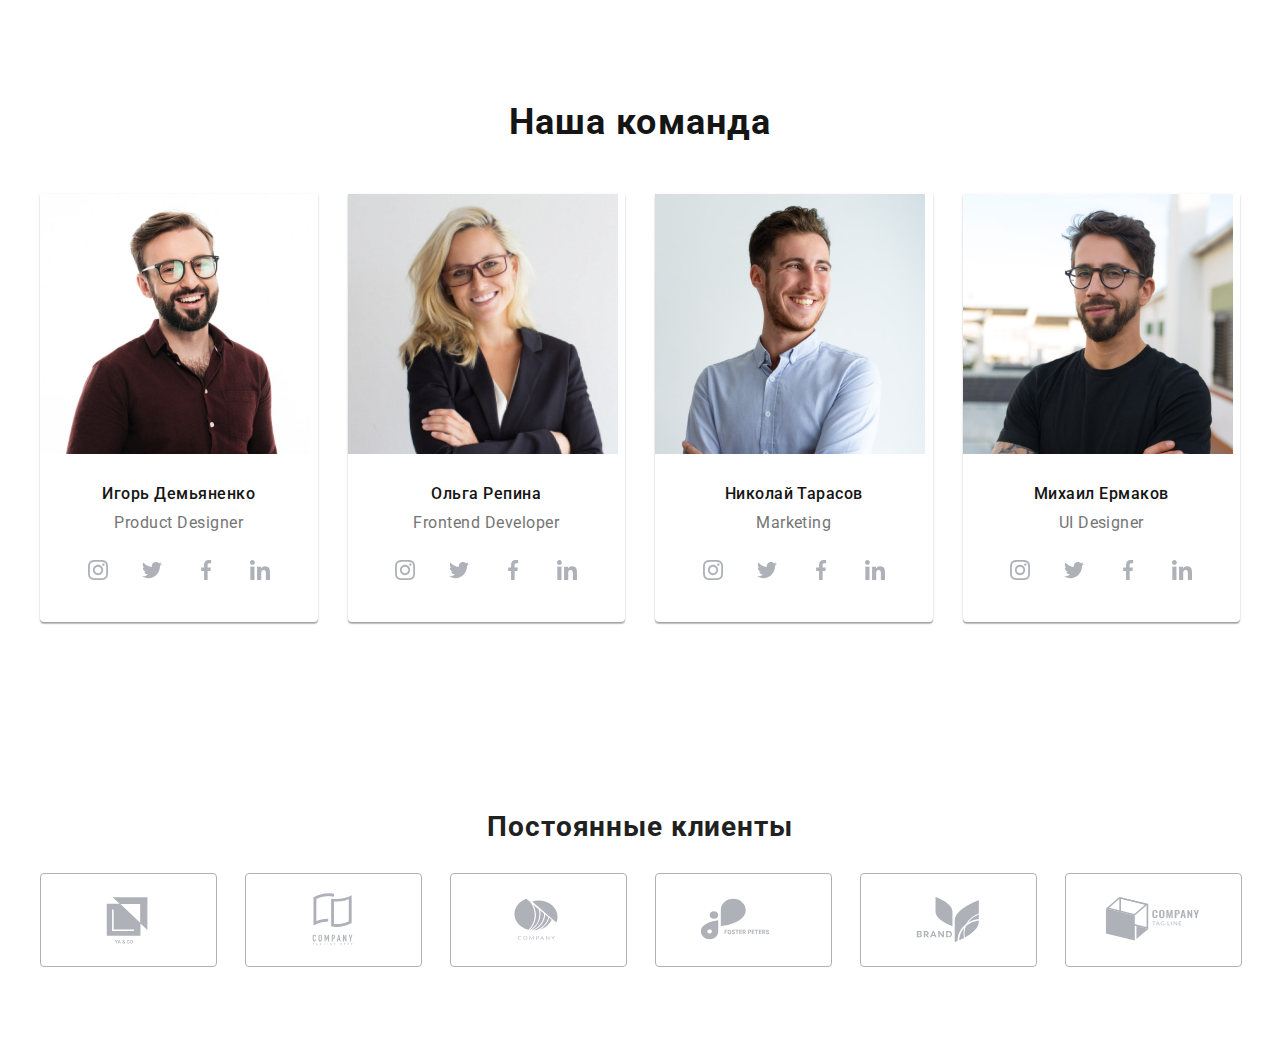
==== index.html @ f1c20c0f "1234" ====
<!DOCTYPE html>
<html lang="en">
  <head>
    <meta charset="UTF-8" />
    <meta http-equiv="X-UA-Compatible" content="IE=edge" />
    <meta name="viewport" content="width=device-width, initial-scale=1.0" />
    <title>Web Studio</title>
    <link
      href="https://fonts.googleapis.com/css2?family=Raleway:wght@700&family=Roboto:wght@400;500;700;900&display=swap"
      rel="stylesheet"
    />
    <link
      rel="stylesheet"
      href="https://cdnjs.cloudflare.com/ajax/libs/modern-normalize/1.1.0/modern-normalize.min.css"
      integrity="sha512-wpPYUAdjBVSE4KJnH1VR1HeZfpl1ub8YT/NKx4PuQ5NmX2tKuGu6U/JRp5y+Y8XG2tV+wKQpNHVUX03MfMFn9Q=="
      crossorigin="anonymous"
      referrerpolicy="no-referrer"
    />
    <link rel="stylesheet" href="./css/main.min.css" />
  </head>
  <body>
    <!-- <header class="header">
      <div class="container">
        <div class="menu">
          <a class="menu__logo" href="/"
            ><span class="menu__logo-web">Web</span>Studio</a
          >
          <nav>
            <ul class="navigation list">
              <li class="navigation__item">
                <a
                  href="./index.html"
                  class="navigation__link navigation__link--current"
                  >Студия</a
                >
              </li>
              <li class="navigation__item">
                <a href="./portfolio.html" class="navigation__link"
                  >Портфолио</a
                >
              </li>
              <li class="navigation__item">
                <a href="" class="navigation__link">Контакты</a>
              </li>
            </ul>
          </nav>
          <ul class="contact list">
            <li class="contact__item">
              <a href="mailto:info@devstudio.com" class="contact__link">
                <svg class="contact__icon" width="16" height="12">
                  <use href="./img/symbol-defs-header.svg#icon-envelope"></use>
                </svg>
                info@devstudio.com</a
              >
            </li>
            <li class="contact__item">
              <a href="tel:+380961111111" class="contact__link">
                <svg class="contact__icon" width="10" height="16">
                  <use
                    href="./img/symbol-defs-header.svg#icon-smartphone"
                  ></use>
                </svg>
                +38 096 111 11 11</a
              >
            </li>
          </ul>
        </div>
      </div>
    </header> -->
    <main>
       <!-- <section class="hero">
        <div class="container">
          <h1 class="hero__title">
            Эффективные решения <br />для вашего бизнеса
          </h1>
          <button class="hero__button" type="button" data-modal-open>
            Заказать услугу
          </button>
        </div>
      </section> -->
       <!-- <section class="section">
        <div class="container">
          <h2 class="visually-hidden">Особенности</h2>
          <ul class="features list">
            <li class="feature__item">
              <div class="features__box">
                <svg class="features__icon" width="70" height="70">
                  <use
                    href="./img/symbol-defs-features.svg#icon-antenna-1-1"
                  ></use>
                </svg>
              </div>
              <h3 class="features__title">Внимание к деталям</h3>
              <p class="features__text">
                Идейные соображения, а также начало повседневной работы по
                формированию позиции.
              </p>
            </li>
            <li class="feature__item">
              <div class="features__box">
                <svg class="features__icon" width="70" height="70">
                  <use
                    href="./img/symbol-defs-features.svg#icon-clock-1-1"
                  ></use>
                </svg>
              </div> 

              <h3 class="features__title">Пунктуальность</h3>
              <p class="features__text">
                Задача организации, в особенности же рамки и место обучения
                кадров влечет за собой.
              </p>
            </li>
            <li class="feature__item">
              <div class="features__box">
                <svg class="features__icon" width="70" height="70">
                  <use
                    href="./img/symbol-defs-features.svg#icon-diagram-1-1"
                  ></use>
                </svg>
              </div>
              <h3 class="features__title">Планирование</h3>
              <p class="features__text">
                Равным образом консультация с широким активом в значительной
                степени обуславливает.
              </p>
            </li>
            <li class="feature__item">
              <div class="features__box">
                <svg class="features__icon" width="70" height="70">
                  <use
                    href="./img/symbol-defs-features.svg#icon-astronaut-1-1"
                  ></use>
                </svg>
              </div>
              <h3 class="features__title">Современные технологии</h3>
              <p class="features__text">
                Значимость этих проблем настолько очевидна, что реализация
                плановых заданий.
              </p>
            </li>
          </ul>
        </div>
       </section> -->
        <!-- <section class="section section--no-pading-top">
        <div class="container">
          <h2 class="section__title">Чем мы занимаемся</h2>
          <ul class="work list">
            <li class="work__item">
              <img
                src="./img/img1.jpg"
                alt="our work"
                width="370"
                height="294"
              />
              <h2 class="work__img-title">Десктопные приложения</h2>
            </li>
            <li class="work__item">
              <img
                src="./img/img2.jpg"
                alt="our work"
                width="370"
                height="294"
              />
              <h2 class="work__img-title">Мобильные приложения</h2>
            </li>
            <li class="work__item">
              <img
                src="./img/img3.jpg"
                alt="our work"
                width="370"
                height="294"
              />
              <h2 class="work__img-title">Дизайнерские решения</h2>
            </li>
          </ul>
        </div>
      </section> -->
       <section class="section .section__team--another-bg">
        <div class="container">
          <h2 class="team__title">Наша команда</h2>
          <ul class="team__list list">
            <li class="team__link">
              <img
                src="./img/img4.jpg"
                alt="our team"
                width="270"
                height="260"
              />
              <div class="team__name-text">
                <h3 class="team__name">Игорь Демьяненко</h3>
                <p class="team__text">Product Designer</p>
                <ul class="team__soc list">
                  <li class="team__soc-item">
                    <a href="" class="team__soc-link link">
                      <svg class="team__soc-icon" width="20" height="20">
                        <use
                          href="./img/symbol-defs-team.svg#icon-instagram"
                        ></use>
                      </svg>
                    </a>
                  </li>
                  <li class="team__soc-item">
                    <a href="" class="team__soc-link link">
                      <svg class="team__soc-icon" width="20" height="20">
                        <use
                          href="./img/symbol-defs-team.svg#icon-twitter"
                        ></use>
                      </svg>
                    </a>
                  </li>
                  <li class="team__soc-item">
                    <a href="" class="team__soc-link link">
                      <svg class="team__soc-icon" width="20" height="20">
                        <use
                          href="./img/symbol-defs-team.svg#icon-facebook"
                        ></use>
                      </svg>
                    </a>
                  </li>
                  <li class="team__soc-item">
                    <a href="" class="team__soc-link link">
                      <svg class="team__soc-icon" width="20" height="20">
                        <use
                          href="./img/symbol-defs-team.svg#icon-linkedin"
                        ></use>
                      </svg>
                    </a>
                  </li>
                </ul>
              </div>
            </li>
            <li class="team__link">
              <img
                src="./img/img5.jpg"
                alt="our team"
                width="270"
                height="260"
              />
              <div class="team__name-text">
                <h3 class="team__name">Ольга Репина</h3>
                <p class="team__text">Frontend Developer</p>
                <ul class="team__soc list">
                  <li class="team__soc-item">
                    <a href="" class="team__soc-link link">
                      <svg class="team__soc-icon" width="20" height="20">
                        <use
                          href="./img/symbol-defs-team.svg#icon-instagram"
                        ></use>
                      </svg>
                    </a>
                  </li>
                  <li class="team__soc-item">
                    <a href="" class="team__soc-link link">
                      <svg class="team__soc-icon" width="20" height="20">
                        <use
                          href="./img/symbol-defs-team.svg#icon-twitter"
                        ></use>
                      </svg>
                    </a>
                  </li>
                  <li class="team__soc-item">
                    <a href="" class="team__soc-link link">
                      <svg class="team__soc-icon" width="20" height="20">
                        <use
                          href="./img/symbol-defs-team.svg#icon-facebook"
                        ></use>
                      </svg>
                    </a>
                  </li>
                  <li class="team__soc-item">
                    <a href="" class="team__soc-link link">
                      <svg class="team__soc-icon" width="20" height="20">
                        <use
                          href="./img/symbol-defs-team.svg#icon-linkedin"
                        ></use>
                      </svg>
                    </a>
                  </li>
                </ul>
              </div>
            </li>
            <li class="team__link">
              <img
                src="./img/img6.jpg"
                alt="our team"
                width="270"
                height="260"
              />
              <div class="team__name-text">
                <h3 class="team__name">Николай Тарасов</h3>
                <p class="team__text">Marketing</p>
                <ul class="team__soc list">
                  <li class="team__soc-item">
                    <a href="" class="team__soc-link link">
                      <svg class="team__soc-icon" width="20" height="20">
                        <use
                          href="./img/symbol-defs-team.svg#icon-instagram"
                        ></use>
                      </svg>
                    </a>
                  </li>
                  <li class="team__soc-item">
                    <a href="" class="team__soc-link link">
                      <svg class="team__soc-icon" width="20" height="20">
                        <use
                          href="./img/symbol-defs-team.svg#icon-twitter"
                        ></use>
                      </svg>
                    </a>
                  </li>
                  <li class="team__soc-item">
                    <a href="" class="team__soc-link link">
                      <svg class="team__soc-icon" width="20" height="20">
                        <use
                          href="./img/symbol-defs-team.svg#icon-facebook"
                        ></use>
                      </svg>
                    </a>
                  </li>
                  <li class="team__soc-item">
                    <a href="" class="team__soc-link link">
                      <svg class="team__soc-icon" width="20" height="20">
                        <use
                          href="./img/symbol-defs-team.svg#icon-linkedin"
                        ></use>
                      </svg>
                    </a>
                  </li>
                </ul>
              </div>
            </li>
            <li class="team__link">
              <img
                src="./img/img7.jpg"
                alt="our team"
                width="270"
                height="260"
              />
              <div class="team__name-text">
                <h3 class="team__name">Михаил Ермаков</h3>
                <p class="team__text">UI Designer</p>
                <ul class="team__soc list">
                  <li class="team__soc-item">
                    <a href="" class="team__soc-link link">
                      <svg class="team__soc-icon" width="20" height="20">
                        <use
                          href="./img/symbol-defs-team.svg#icon-instagram"
                        ></use>
                      </svg>
                    </a>
                  </li>
                  <li class="team__soc-item">
                    <a href="" class="team__soc-link link">
                      <svg class="team__soc-icon" width="20" height="20">
                        <use
                          href="./img/symbol-defs-team.svg#icon-twitter"
                        ></use>
                      </svg>
                    </a>
                  </li>
                  <li class="team__soc-item">
                    <a href="" class="team__soc-link link">
                      <svg class="team__soc-icon" width="20" height="20">
                        <use
                          href="./img/symbol-defs-team.svg#icon-facebook"
                        ></use>
                      </svg>
                    </a>
                  </li>
                  <li class="team__soc-item">
                    <a href="" class="team__soc-link link">
                      <svg class="team__soc-icon" width="20" height="20">
                        <use
                          href="./img/symbol-defs-team.svg#icon-linkedin"
                        ></use>
                      </svg>
                    </a>
                  </li>
                </ul>
              </div>
            </li>
          </ul>
        </div>
      </section>
       <section class="section">
        <div class="container">
          <h2 class="section__title">Постоянные клиенты</h2>
          <ul class="customers list">
            <li class="customers__item">
              <a href="" class="customers__link link">
                <svg class="customers__icon" width="106" height="60">
                  <use
                    href="./img/symbol-defs-customers.svg#icon-Logo-6-1"
                  ></use>
                </svg>
              </a>
            </li>
            <li class="customers__item">
              <a href="" class="customers__link link">
                <svg class="customers__icon" width="106" height="60">
                  <use href="./img/symbol-defs-customers.svg#icon-Logo"></use>
                </svg>
              </a>
            </li>
            <li class="customers__item">
              <a href="" class="customers__link link">
                <svg class="customers__icon" width="106" height="60">
                  <use href="./img/symbol-defs-customers.svg#icon-Logo1"></use>
                </svg>
              </a>
            </li>
            <li class="customers__item">
              <a href="" class="customers__link link">
                <svg class="customers__icon" width="106" height="60">
                  <use
                    href="./img/symbol-defs-customers.svg#icon-Logo-2-1"
                  ></use>
                </svg>
              </a>
            </li>
            <li class="customers__item">
              <a href="" class="customers__link link">
                <svg class="customers__icon" width="106" height="60">
                  <use
                    href="./img/symbol-defs-customers.svg#icon-Logo-3-1"
                  ></use>
                </svg>
              </a>
            </li>
            <li class="customers__item">
              <a href="" class="customers__link link">
                <svg class="customers__icon" width="106" height="60">
                  <use
                    href="./img/symbol-defs-customers.svg#icon-Logo-4-1"
                  ></use>
                </svg>
              </a>
            </li>
          </ul>
        </div>
      </section>
    </main>
     <!-- <footer class="footer">
      <div class="container">
        <div class="footer-nav-soc">
          <a class="logo-footer" href="/"
            ><span class="logo-footer-web">Web</span>Studio</a
          >
          <address class="footer-addres">
            <ul class="footer-addres-list list">
              <li class="footer-nav">
                <a
                  href="https://goo.gl/maps/Y24yjUMBkzo34jrQA"
                  class="footer-addres-nav"
                  target="_blank"
                  rel="noopener noreferrer nofollow"
                  >г. Киев, пр-т Леси Украинки, 26</a
                >
              </li>
              <li class="footer-contacts">
                <a href="mailto:info@example.com" class="footer-addres-contacts"
                  >info@example.com</a
                >
              </li>
              <li class="footer-contacts">
                <a href="tel:+380991111111" class="footer-addres-contacts"
                  >+38 099 111 11 11</a
                >
              </li>
            </ul>
          </address>
        </div>
        <div class="footer-soc">
          <h2 class="footer-soc-title">присоединяйтесь</h2>
          <ul class="footer-soc-list list">
            <li class="footer-soc-link">
              <a href="" class="footer-item-link">
                <svg class="footer-soc-icon">
                  <use
                    href="./img/symbol-defs-team.svg#icon-instagram"
                  ></use></svg
              ></a>
            </li>
            <li class="footer-soc-link">
              <a href="" class="footer-item-link">
                <svg class="footer-soc-icon">
                  <use href="./img/symbol-defs-team.svg#icon-twitter"></use>
                </svg>
              </a>
            </li>
            <li class="footer-soc-link">
              <a href="" class="footer-item-link">
                <svg class="footer-soc-icon">
                  <use
                    href="./img/symbol-defs-team.svg#icon-facebook"
                  ></use></svg
              ></a>
            </li>
            <li class="footer-soc-link">
              <a href="" class="footer-item-link">
                <svg class="footer-soc-icon">
                  <use
                    href="./img/symbol-defs-team.svg#icon-linkedin"
                  ></use></svg
              ></a>
            </li>
          </ul>
        </div>
        <form class="footer-subscribe">
          <h2 class="footer-subscribe-title">Подпишитесь на рассылку</h2>
          <div class="footer-wrap">
            <input
              type="email"
              class="footer-input"
              name="email"
              placeholder="E-mail"
            />
            <button type="submit" class="footer-button">
              Подписаться
              <svg class="footer-subscribe-icon" width="24" height="24">
                <use
                  href="./img/symbol-defs-close-modal.svg#icon-footer-send"
                ></use>
              </svg>
            </button>
          </div>
        </form>
      </div>
    </footer>  -->
    <div class="backdrop is-hidden" data-modal>
      <div class="modal">
        <button type="button" class="modal-button-close" data-modal-close>
          <svg class="modal-close" width="18" height="18">
            <use
              href="./img/symbol-defs-close-modal.svg#icon-close-modal"
            ></use>
          </svg>
        </button>
        <p class="modal-titel">Оставьте свои данные, мы вам перезвоним</p>
        <form class="modal-form">
          <div class="modal-field">
            <label for="name" class="label-name">Имя</label>
            <div class="input-wrap">
              <input
                type="text"
                name="name"
                class="modal-input"
                id="name"
                required
              />
              <svg class="input-icon" width="18" height="18">
                <use href="./img/symbol-defs-close-modal.svg#icon-person"></use>
              </svg>
            </div>
          </div>
          <div class="modal-field">
            <label for="tel" class="label-name">Телефон</label>
            <div class="input-wrap">
              <input
                type="tel"
                class="modal-input"
                name="tel"
                id="tel"
                required
              />
              <svg class="input-icon" width="18" height="18">
                <use href="./img/symbol-defs-close-modal.svg#icon-phone"></use>
              </svg>
            </div>
          </div>
          <div class="modal-field">
            <label for="email" class="label-name">Почта</label>
            <div class="input-wrap">
              <input type="email" class="modal-input" name="email" id="email" />
              <svg class="input-icon" width="18" height="18">
                <use href="./img/symbol-defs-close-modal.svg#icon-email"></use>
              </svg>
            </div>
          </div>
          <div class="modal-field-coment">
            <label for="coment" class="label-name">Комментарий</label>
            <textarea
              name="coment"
              id="coment"
              placeholder="Введите текст"
              class="modal-coment"
            ></textarea>
          </div>
          <div class="modal-field">
            <input
              type="checkbox"
              name="polisy"
              id="polisy"
              class="modal-checkbox visually-hidden"
              value="true"
              required
            />
            <label for="polisy" class="check-text">
              <span>
                <svg class="check-icon" width="11" height="8">
                  <use
                    href="./img/symbol-defs-close-modal.svg#icon-vector"
                  ></use>
                </svg>
              </span>
              Соглашаюсь с рассылкой и принимаю
              <a href="" class="check-link"> Условия договора</a>
            </label>
          </div>
          <button type="submit" class="modal-button">Отправить</button>
        </form>
      </div>
    </div>

    <script src="./JS/modal.js"></script>
  </body>
</html>
---- css/main.min.css ----
p,h1,h2,h3,h4,h5,h6{margin:0}ul{margin:0;padding-left:0}address{font-style:normal}a{color:currentColor}body{font-family:var(--main-font)}img,svg{display:block;max-width:100%;height:auto}.list{list-style:none}.container{max-width:1200px;margin-left:auto;margin-right:auto;padding-left:15px;padding-right:15px}@media screen and (min-width: 480px){.container{max-width:480px}}@media screen and (min-width: 768px){.container{max-width:768px}}@media screen and (min-width: 1200px){.container{max-width:1200px}}.section{padding-top:60px;padding-bottom:60px}@media screen and (min-width: 1200px){.section{padding-top:94px;padding-bottom:94px}}.section__title{font-weight:700;font-size:28px;line-height:1.18;text-align:center;letter-spacing:.03em;color:#212121}.backdrop{position:fixed;top:0;left:0;width:100%;height:100%;background:rgba(0,0,0,.2);transition:opacity 250ms cubic-bezier(0.4, 0, 0.2, 1),visibility 250ms cubic-bezier(0.4, 0, 0.2, 1)}.backdrop.is-hidden{opacity:0;pointer-events:none;visibility:hidden}.backdrop.is-hidden .modal{transform:translate(-50%, -50%) scale(0)}.modal{position:absolute;top:50%;left:50%;transform:translate(-50%, -50%) scale(1);transition:transform 250ms cubic-bezier(0.4, 0, 0.2, 1);width:528px;min-height:581px;background-color:#fff;border-radius:5px;padding:40px}.modal-field{margin-bottom:10px}.modal-field-coment{margin-bottom:20px}.modal-titel{font-weight:700;font-size:20px;line-height:1.15;text-align:center;letter-spacing:.03em;color:#212121;margin-bottom:12px}.modal-input{width:100%;height:40px;border:1px solid rgba(33,33,33,.2);border-radius:4px;margin-top:4px;padding-left:42px;outline:rgba(0,0,0,0);transition:border 250ms cubic-bezier(0.4, 0, 0.2, 1)}.modal-input:focus{border:1px solid #2196f3}.modal-input:focus+.input-icon{fill:var(--accent-color)}.modal-coment{display:block;width:100%;height:120px;margin-top:4px;border:1px solid rgba(33,33,33,.2);border-radius:4px;resize:none;padding:12px 16px;outline:rgba(0,0,0,0);transition:border 250ms cubic-bezier(0.4, 0, 0.2, 1)}.modal-coment:focus{border:1px solid #2196f3}.modal-coment::placeholder{font-size:12px;line-height:1.17;letter-spacing:.01em;color:rgba(117,117,117,.5)}.modal-close{width:18px;height:18px;fill:#000;display:flex;align-items:center;justify-content:center;transition:fill 250ms cubic-bezier(0.4, 0, 0.2, 1)}.modal-button{font-weight:700;font-size:16px;line-height:1.88;display:flex;align-items:center;text-align:center;letter-spacing:.06em;color:var(--primary-white-color);background-color:var(--accent-color);display:block;margin:30px auto 0;box-shadow:0px 4px 4px rgba(0,0,0,.15);border-radius:4px;border-width:0;padding:10px 32px;cursor:pointer}.modal-button-close{position:absolute;right:8px;top:8px;width:30px;height:30px;background-color:rgba(0,0,0,0);color:#000;border-radius:50%;border:1px solid rgba(0,0,0,.1);cursor:pointer}.modal-button-close:hover .modal-close,.modal-button-close:focus .modal-close{fill:var(--accent-color)}.input-wrap{position:relative}.input-icon{position:absolute;left:12px;top:50%;transform:translateY(-50%);transition:fill 250ms cubic-bezier(0.4, 0, 0.2, 1)}.label-name{font-size:12px;line-height:1.17;letter-spacing:.01em;color:var(--primary-grey-color)}.check-text{display:flex;align-items:center;justify-content:center;font-size:14px;line-height:1.71;letter-spacing:.03em;color:#757575}.check-text span{display:flex;align-items:center;justify-content:center;border:1px solid #212121;border-radius:2px;width:16px;height:15px;margin-right:8px;transition:background-color 250ms cubic-bezier(0.4, 0, 0.2, 1),fill 250ms cubic-bezier(0.4, 0, 0.2, 1)}.modal-checkbox:checked+.check-text span{background-color:var(--accent-color);border:none}.modal-checkbox:focus+.check-text span{border-color:var(--accent-color)}.check-icon{fill:rgba(0,0,0,0)}.modal-checkbox:checked+.check-text .check-icon{fill:var(--primary-white-color)}.check-link{font-size:14px;line-height:1.71;letter-spacing:.03em;text-decoration-line:underline;color:var(--accent-color)}.menu__logo{font-family:var(--second-font);color:var(--primary-text-color);font-size:26px;line-height:1.19;letter-spacing:.03em;text-decoration:none}.menu__logo-web{color:var(--accent-color)}.visually-hidden{position:absolute;white-space:nowrap;width:1px;height:1px;overflow:hidden;border:0;padding:0;clip:rect(0 0 0 0);clip-path:inset(50%);margin:-1px}:root{--primary-text-color: rgba(21, 21, 21, 1);--primary-white-color: #ffffff;--accent-color: #2196F3;--primary-grey-color: #757575;--primary-icon-color: #AFB1B8;--main-font: Roboto, sans-serif;--second-font: Raleway, cursive}.header{background-color:var(--primary-white-color);border-bottom:1px solid #ececec}.menu{display:flex;align-items:center}.navigation{display:flex;font-weight:500;font-size:14px;line-height:1.14;letter-spacing:.02em;color:var(--primary-text-color);margin-left:93px}.navigation .navigation__item{margin-right:50px}.navigation .navigation__item:last-child{margin-right:0}.navigation__link{display:block;color:var(--primary-text-color);text-decoration:none;padding-top:32px;padding-bottom:32px;transition:color 250ms cubic-bezier(0.4, 0, 0.2, 1),visibility 250ms cubic-bezier(0.4, 0, 0.2, 1)}.navigation__link:hover,.navigation__link:focus{color:var(--accent-color)}.navigation__link--current{position:relative}.navigation__link--current::after{content:"";position:absolute;width:100%;height:4px;border-radius:2px;background-color:var(--accent-color);left:0;bottom:-1px}.contact{display:flex;margin-left:auto}.contact__link{display:block;font-weight:500;font-size:14px;line-height:1.14;letter-spacing:.02em;color:var(--primary-grey-color);text-decoration:none;margin-left:auto;padding-top:32px;padding-bottom:32px;display:flex;align-items:center;transition:color 250ms cubic-bezier(0.4, 0, 0.2, 1),visibility 250ms cubic-bezier(0.4, 0, 0.2, 1)}.contact__link:hover,.contact__link:focus{color:var(--accent-color)}.contact .contact__item+.contact__item{margin-left:50px}.contact .item:last-child{margin-right:0}.contact__icon{fill:currentColor;margin-right:10px;align-items:center;transition:fill 2500ms cubic-bezier(0.4, 0, 0.2, 1),visibility 250ms cubic-bezier(0.4, 0, 0.2, 1)}.contact__icon:hover{fill:var(--accent-color)}.contact__icon:focus{fill:var(--accent-color)}.hero{max-width:1600px;height:600px;margin-left:auto;margin-right:auto;background-color:#2f303a;padding-top:200px;padding-bottom:200px;background-image:linear-gradient(to right, rgba(47, 48, 58, 0.4), rgba(47, 48, 58, 0.4)),url(../img/Img17.jpg);background-repeat:no-repeat;background-position:center;background-size:cover}.hero__title{font-weight:900;font-size:44px;line-height:1.36;text-align:center;letter-spacing:.06em;text-transform:uppercase;color:var(--primary-white-color)}.hero__button{font-weight:700;font-size:16px;line-height:1.88;display:flex;align-items:center;text-align:center;letter-spacing:.06em;color:var(--primary-white-color);background-color:var(--accent-color);display:block;margin:30px auto 0;box-shadow:0px 4px 4px rgba(0,0,0,.15);border-radius:4px;border-width:0;padding:10px 32px;cursor:pointer}.features{margin-left:auto;margin-right:auto;display:flex}.features .__item{margin-right:30px;width:270px}.features .__item:last-child{margin-right:0}.features__title{font-weight:700;font-size:14px;line-height:1.14x;letter-spacing:.03em;text-transform:uppercase;color:var(--primary-text-color);margin-bottom:10px}.features__text{font-size:14px;line-height:1.71;letter-spacing:.03em;color:var(--primary-grey-color)}.features__box{background:#f5f4fa;border-radius:4px;display:flex;width:270px;height:120px;align-items:center;justify-content:center;margin-bottom:30px}.work{display:flex}.work__item{margin-right:30px;position:relative}.work__item:last-child{margin-right:0}.work__img-title{display:flex;align-items:center;justify-content:center;position:absolute;width:100%;height:70px;background:rgba(47,48,58,.8);font-weight:700;font-size:14px;line-height:1.14;letter-spacing:.03em;text-transform:uppercase;color:#fff;bottom:0}.section--no-pading-top{padding-top:0}.section__team--another-bg{background-color:#f5f4fa}.team__list{display:flex;flex-wrap:wrap;gap:30px}.team__link{background-color:var(--primary-white-color);box-shadow:0px 1px 3px rgba(0,0,0,.12),0px 1px 1px rgba(0,0,0,.14),0px 2px 1px rgba(0,0,0,.2);border-radius:0px 0px 4px 4px;margin-right:auto;margin-left:auto}@media screen and (min-width: 768px){.team__link{width:calc((100% - 30px)/2)}}@media screen and (min-width: 1200px){.team__link{width:calc((100% - 90px)/4)}}.team__title{font-weight:700;font-size:36px;line-height:1.16;text-align:center;letter-spacing:.03em;color:var(--primary-text-color);margin-bottom:50px}.team__name{font-weight:500;font-size:16px;line-height:1.19;text-align:center;letter-spacing:.03em;color:var(--primary-text-color);margin-bottom:10px}.team__text{font-size:16px;line-height:1.19;text-align:center;letter-spacing:.03em;color:var(--primary-grey-color);margin-bottom:16px}.team__soc{display:flex;justify-content:center;gap:10px}.team__soc-link{width:44px;height:44px;border-radius:50%;background-color:var(--primary-white-color);display:flex;align-items:center;justify-content:center;color:var(--primary-icon-color);transition:color 250ms cubic-bezier(0.4, 0, 0.2, 1),visibility 250ms cubic-bezier(0.4, 0, 0.2, 1),background-color 250ms cubic-bezier(0.4, 0, 0.2, 1)}.team__soc-link:hover{background-color:var(--accent-color);color:var(--primary-white-color)}.team__soc-link:focus{background-color:var(--accent-color);color:var(--primary-white-color)}.team__soc-icon{fill:currentColor}.team__name-text{padding-top:30px;padding-bottom:30px}.customers{display:flex;flex-wrap:wrap;gap:30px}.customers__item{width:calc((100% - 30px)/2);height:92px}@media screen and (min-width: 768px){.customers__item{width:calc((100% - 60px)/3)}}@media screen and (min-width: 1200px){.customers__item{width:calc((100% - 150px)/6)}}.customers__icon{fill:currentColor}.customers__link{width:100%;height:100%;display:flex;align-items:center;justify-content:center;margin-top:30px;border:1px solid #afb1b8;border-radius:4px;color:#afb1b8;transition:color 250ms cubic-bezier(0.4, 0, 0.2, 1),visibility 250ms cubic-bezier(0.4, 0, 0.2, 1),border 250ms cubic-bezier(0.4, 0, 0.2, 1)}.customers__link:hover,.customers__link:focus{color:var(--accent-color);border:1px solid #2196f3}.footer{background:#2f303a;padding-bottom:60px;padding-top:60px}.footer .container{display:flex;align-items:baseline}.footer-nav{margin-bottom:9px}.footer-contacts{margin-bottom:6px}.footer-contacts:last-child{margin-bottom:0}.footer-soc{margin-left:70px;flex-grow:1}.footer-soc-title{font-weight:700;font-size:14px;line-height:1.14;letter-spacing:.03em;text-transform:uppercase;color:var(--primary-white-color);margin-bottom:20px}.footer-soc-list{display:flex;justify-content:center;gap:10px}.footer-soc-link{width:44px;height:44px;border-radius:50%;background:rgba(255,255,255,.1);display:flex;align-items:center;justify-content:center;color:var(--primary-white-color)}.footer-soc-icon{width:20px;height:20px;display:flex;align-items:center;justify-content:center;fill:currentColor}.footer-addres{margin-top:20px}.footer-addres-nav{font-size:14px;line-height:1.71;letter-spacing:.03em;color:var(--primary-white-color);text-decoration:none;cursor:default;transition:color 250ms cubic-bezier(0.4, 0, 0.2, 1),visibility 250ms cubic-bezier(0.4, 0, 0.2, 1)}.footer-addres-nav:hover,.footer-addres-nav:focus{color:var(--accent-color)}.footer-addres-contacts{font-size:14px;line-height:1.71;letter-spacing:.03em;color:rgba(255,255,255,.6);text-decoration:none;cursor:default;transition:color 250ms cubic-bezier(0.4, 0, 0.2, 1),visibility 250ms cubic-bezier(0.4, 0, 0.2, 1)}.footer-addres-contacts:hover,.footer-addres-contacts:focus{color:var(--accent-color)}.footer-subscribe{margin-left:94px}.footer-subscribe-title{font-weight:700;font-size:14px;line-height:1.14;letter-spacing:.03em;text-transform:uppercase;color:#fff;margin-bottom:20px}.footer-subscribe-icon{position:absolute;fill:var(--primary-white-color);right:28px;top:50%;transform:translateY(-50%)}.footer-wrap{display:flex;align-items:center}.footer-input{width:358px;height:50px;border:1px solid rgba(255,255,255,.3);filter:drop-shadow(0px 4px 4px rgba(0, 0, 0, 0.15));border-radius:4px;background-color:#2f303a;margin-right:12px;padding:16px;color:var(--primary-white-color)}.footer-input::checked{border:none}.footer-input::placeholder{font-size:16px;line-height:1.25;display:flex;align-items:center;letter-spacing:.03em;color:rgba(255,255,255,.6)}.footer-button{position:relative;width:200px;height:50px;font-weight:700;font-size:16px;line-height:1.88;display:flex;align-items:center;text-align:center;letter-spacing:.06em;color:var(--primary-white-color);background-color:var(--accent-color);display:block;box-shadow:0px 4px 4px rgba(0,0,0,.15);border-radius:4px;border-width:0;padding:10px 62px 10px 29px;cursor:pointer}.footer-item-link{width:100%;height:100%;display:flex;align-items:center;justify-content:center;border-radius:50%;transition:background-color 250ms cubic-bezier(0.4, 0, 0.2, 1),visibility 250ms cubic-bezier(0.4, 0, 0.2, 1)}.footer-item-link:hover,.footer-item-link:focus{background-color:var(--accent-color)}.logo-footer{font-family:var(--second-font);font-style:normal;font-weight:700;font-size:26px;line-height:1.19;letter-spacing:.03em;color:var(--primary-white-color);text-decoration:none;cursor:default}.logo-footer-web{color:var(--accent-color)}.portfolio{background-color:var(--primary-white-color);width:1200px;padding-left:15px;padding-right:15px;margin-left:auto;margin-right:auto}.filter{margin-bottom:50px;display:flex;justify-content:center}.filter .item{margin-right:8px}.filter .item:last-child{margin-right:0}.filter-button{font-style:normal;font-weight:500;font-size:16px;line-height:1.62;text-align:center;letter-spacing:.03em;color:var(--primary-text-color);background-color:#f5f4fa;text-decoration:none;width:max-content;cursor:pointer;border:none;border-radius:4px;padding:6px 22px;transition:color 250ms cubic-bezier(0.4, 0, 0.2, 1),background-color 250ms cubic-bezier(0.4, 0, 0.2, 1),visibility 250ms cubic-bezier(0.4, 0, 0.2, 1),box-shadow 250ms cubic-bezier(0.4, 0, 0.2, 1)}.filter-button:hover,.filter-button:focus{box-shadow:0px 3px 1px rgba(0,0,0,.1),0px 1px 2px rgba(0,0,0,.08),0px 2px 2px rgba(0,0,0,.12);color:var(--primary-white-color);background-color:var(--accent-color)}.portfolio-list{margin-bottom:30px;margin-right:30px;position:relative}.portfolio-list:nth-child(3n){margin-right:0}.portfolio-list:nth-last-child(-n+3){margin-bottom:0}.portfolio-img{display:flex;flex-wrap:wrap}.portfolio-img-link{display:block;text-decoration:none;transition:box-shadow 250ms cubic-bezier(0.4, 0, 0.2, 1)}.portfolio-img-link:hover .portfolio-img-top-text{transform:translateY(0)}.portfolio-img-link:focus .portfolio-img-top-text{transform:translateY(0)}.portfolio-img-link:hover,.portfolio-img-link:focus{box-shadow:0px 1px 1px rgba(0,0,0,.12),0px 4px 4px rgba(0,0,0,.06),1px 4px 6px rgba(0,0,0,.16)}.portfolio-img-wrap{position:relative;overflow:hidden}.portfolio-item{font-style:normal;font-weight:700;font-size:18px;line-height:2;letter-spacing:.06em;color:var(--primary-text-color);margin-bottom:4px}.portfolio-text{font-size:16px;line-height:1.88;letter-spacing:.03em;color:var(--primary-grey-color)}.div-item-text{padding-top:20px;border-bottom:1px solid #ececec;border-left:1px solid #ececec;border-right:1px solid #ececec;padding-bottom:20px;padding-left:24px;padding-right:24px}.portfolio-img-top-text{position:absolute;top:0;left:0;height:100%;font-weight:400;font-size:18px;line-height:1.56;letter-spacing:.03em;color:#fff;padding:63px 24px;background:rgba(33,150,243,.9);transform:translateY(100%);transition:transform 250ms cubic-bezier(0.4, 0, 0.2, 1);overflow:auto}/*# sourceMappingURL=main.min.css.map */
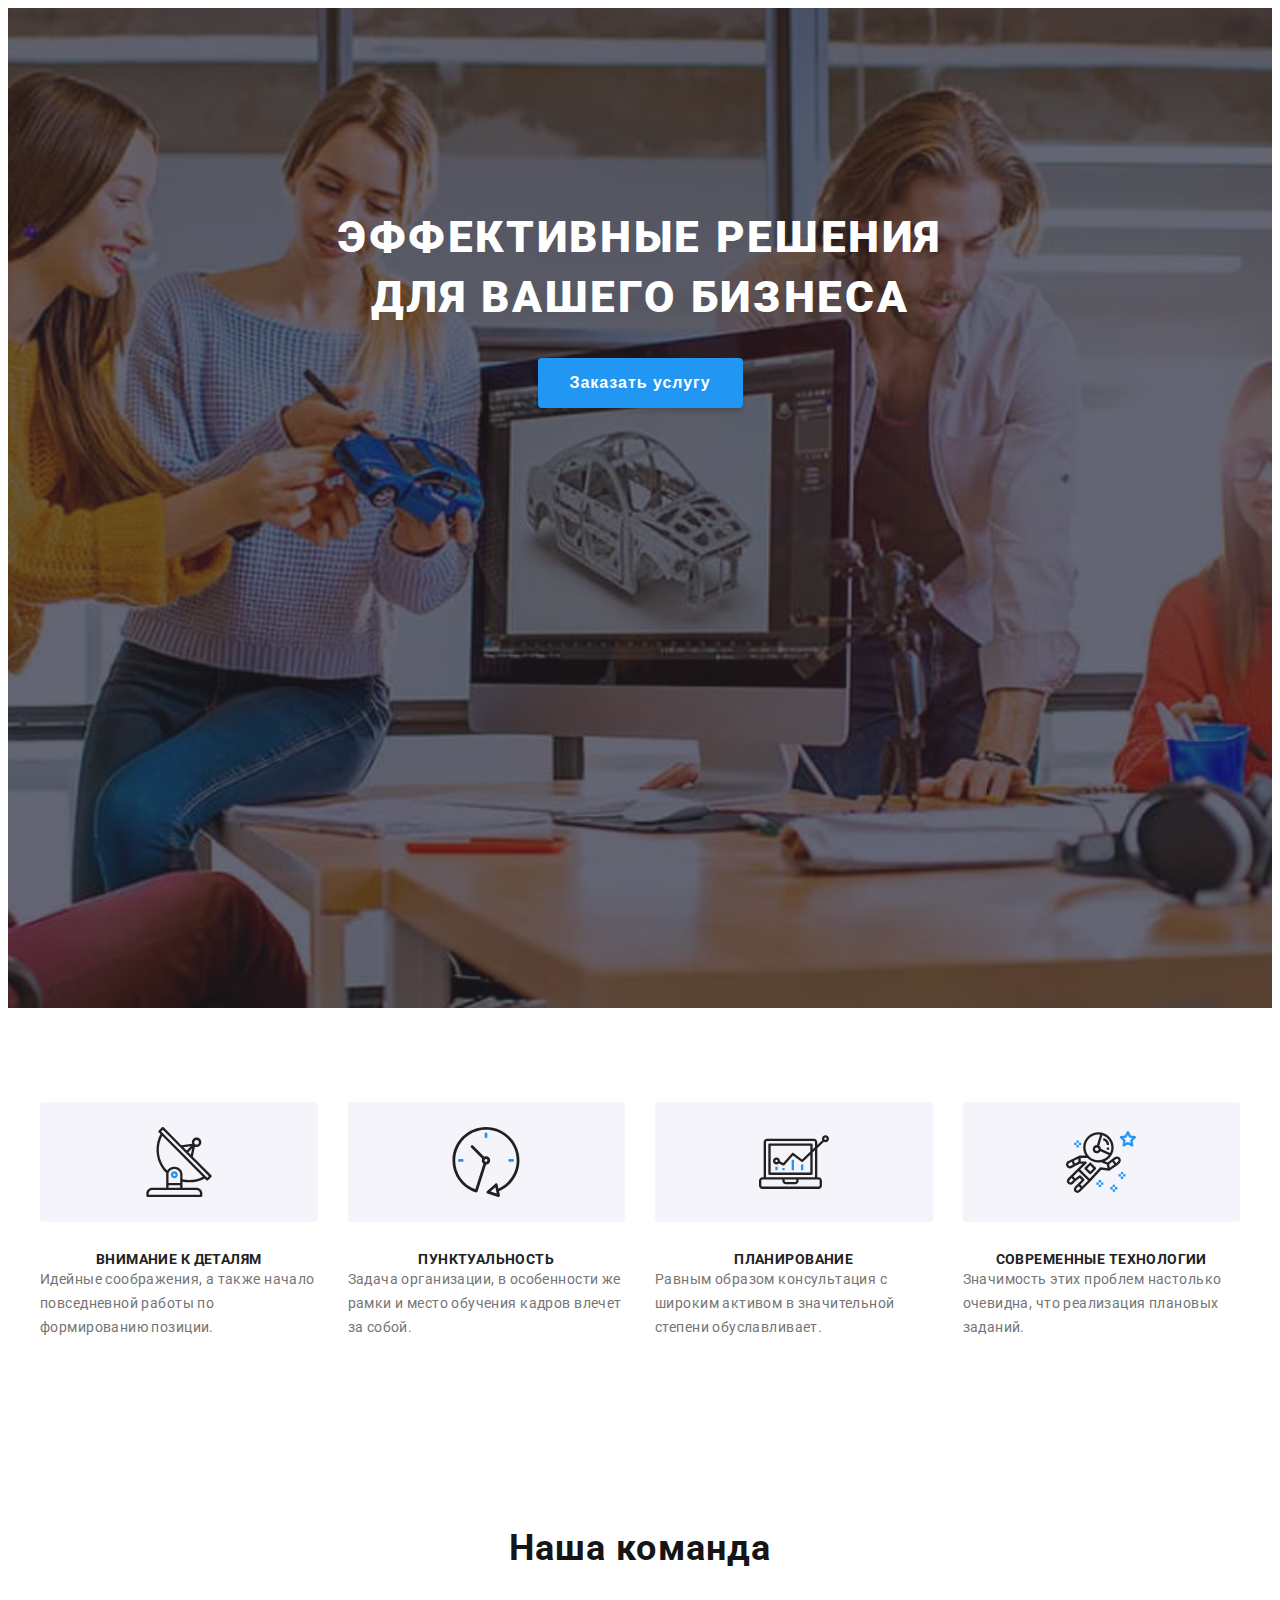
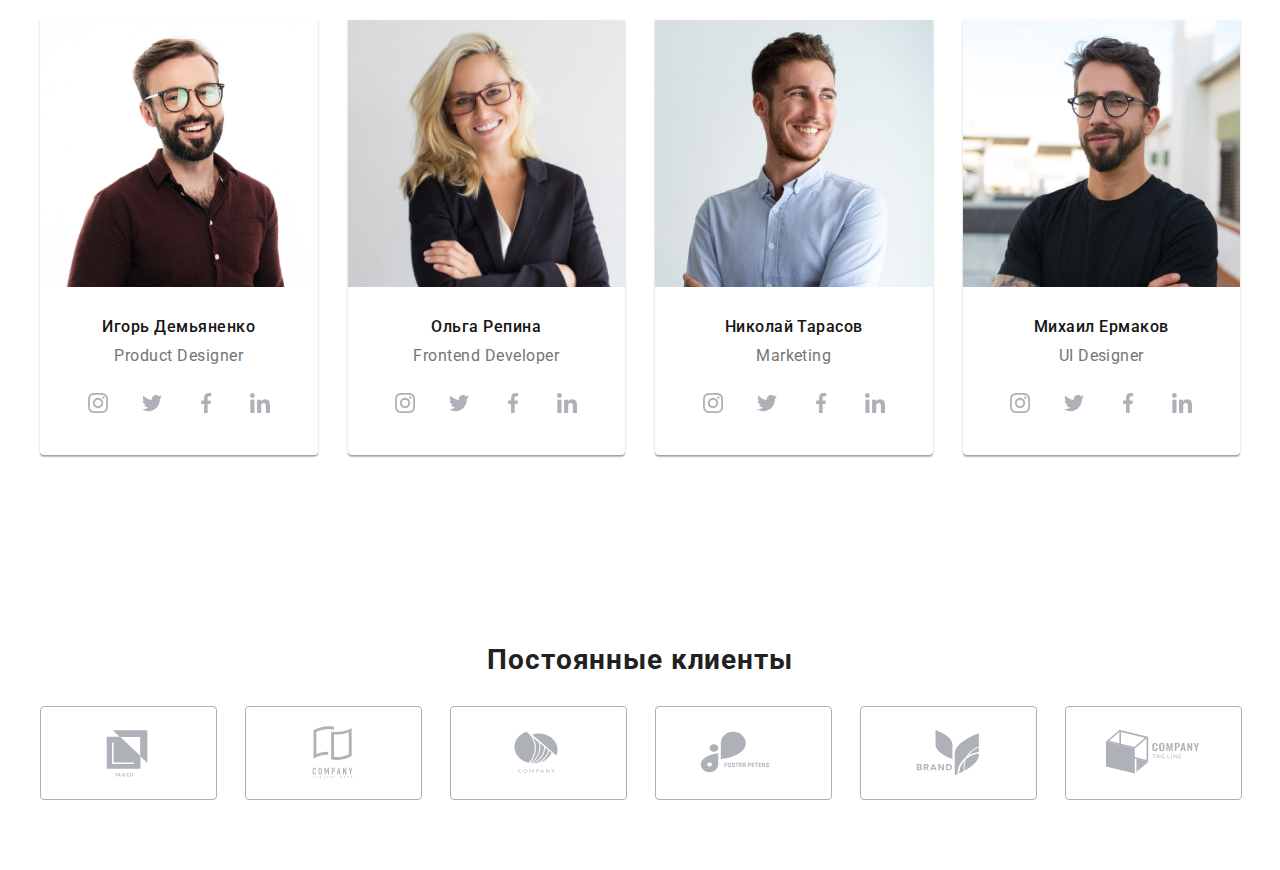
==== commit 222767e5: "ertyu" ====
--- a/index.html
+++ b/index.html
@@ -68,7 +68,7 @@
       </div>
     </header> -->
     <main>
-       <!-- <section class="hero">
+       <section class="hero">
         <div class="container">
           <h1 class="hero__title">
             Эффективные решения <br />для вашего бизнеса
@@ -77,12 +77,12 @@
             Заказать услугу
           </button>
         </div>
-      </section> -->
-       <!-- <section class="section">
+      </section>
+       <section class="section">
         <div class="container">
           <h2 class="visually-hidden">Особенности</h2>
           <ul class="features list">
-            <li class="feature__item">
+            <li class="features__item">
               <div class="features__box">
                 <svg class="features__icon" width="70" height="70">
                   <use
@@ -96,7 +96,7 @@
                 формированию позиции.
               </p>
             </li>
-            <li class="feature__item">
+            <li class="features__item">
               <div class="features__box">
                 <svg class="features__icon" width="70" height="70">
                   <use
@@ -111,7 +111,7 @@
                 кадров влечет за собой.
               </p>
             </li>
-            <li class="feature__item">
+            <li class="features__item">
               <div class="features__box">
                 <svg class="features__icon" width="70" height="70">
                   <use
@@ -125,7 +125,7 @@
                 степени обуславливает.
               </p>
             </li>
-            <li class="feature__item">
+            <li class="features__item">
               <div class="features__box">
                 <svg class="features__icon" width="70" height="70">
                   <use
@@ -141,7 +141,7 @@
             </li>
           </ul>
         </div>
-       </section> -->
+       </section>
         <!-- <section class="section section--no-pading-top">
         <div class="container">
           <h2 class="section__title">Чем мы занимаемся</h2>
@@ -184,8 +184,7 @@
               <img
                 src="./img/img4.jpg"
                 alt="our team"
-                width="270"
-                height="260"
+                width="450"
               />
               <div class="team__name-text">
                 <h3 class="team__name">Игорь Демьяненко</h3>
@@ -234,8 +233,7 @@
               <img
                 src="./img/img5.jpg"
                 alt="our team"
-                width="270"
-                height="260"
+                width="450"
               />
               <div class="team__name-text">
                 <h3 class="team__name">Ольга Репина</h3>
@@ -284,8 +282,7 @@
               <img
                 src="./img/img6.jpg"
                 alt="our team"
-                width="270"
-                height="260"
+                width="450"
               />
               <div class="team__name-text">
                 <h3 class="team__name">Николай Тарасов</h3>
@@ -334,8 +331,7 @@
               <img
                 src="./img/img7.jpg"
                 alt="our team"
-                width="270"
-                height="260"
+                width="450"
               />
               <div class="team__name-text">
                 <h3 class="team__name">Михаил Ермаков</h3>
--- a/css/main.min.css
+++ b/css/main.min.css
@@ -1 +1 @@
-p,h1,h2,h3,h4,h5,h6{margin:0}ul{margin:0;padding-left:0}address{font-style:normal}a{color:currentColor}body{font-family:var(--main-font)}img,svg{display:block;max-width:100%;height:auto}.list{list-style:none}.container{max-width:1200px;margin-left:auto;margin-right:auto;padding-left:15px;padding-right:15px}@media screen and (min-width: 480px){.container{max-width:480px}}@media screen and (min-width: 768px){.container{max-width:768px}}@media screen and (min-width: 1200px){.container{max-width:1200px}}.section{padding-top:60px;padding-bottom:60px}@media screen and (min-width: 1200px){.section{padding-top:94px;padding-bottom:94px}}.section__title{font-weight:700;font-size:28px;line-height:1.18;text-align:center;letter-spacing:.03em;color:#212121}.backdrop{position:fixed;top:0;left:0;width:100%;height:100%;background:rgba(0,0,0,.2);transition:opacity 250ms cubic-bezier(0.4, 0, 0.2, 1),visibility 250ms cubic-bezier(0.4, 0, 0.2, 1)}.backdrop.is-hidden{opacity:0;pointer-events:none;visibility:hidden}.backdrop.is-hidden .modal{transform:translate(-50%, -50%) scale(0)}.modal{position:absolute;top:50%;left:50%;transform:translate(-50%, -50%) scale(1);transition:transform 250ms cubic-bezier(0.4, 0, 0.2, 1);width:528px;min-height:581px;background-color:#fff;border-radius:5px;padding:40px}.modal-field{margin-bottom:10px}.modal-field-coment{margin-bottom:20px}.modal-titel{font-weight:700;font-size:20px;line-height:1.15;text-align:center;letter-spacing:.03em;color:#212121;margin-bottom:12px}.modal-input{width:100%;height:40px;border:1px solid rgba(33,33,33,.2);border-radius:4px;margin-top:4px;padding-left:42px;outline:rgba(0,0,0,0);transition:border 250ms cubic-bezier(0.4, 0, 0.2, 1)}.modal-input:focus{border:1px solid #2196f3}.modal-input:focus+.input-icon{fill:var(--accent-color)}.modal-coment{display:block;width:100%;height:120px;margin-top:4px;border:1px solid rgba(33,33,33,.2);border-radius:4px;resize:none;padding:12px 16px;outline:rgba(0,0,0,0);transition:border 250ms cubic-bezier(0.4, 0, 0.2, 1)}.modal-coment:focus{border:1px solid #2196f3}.modal-coment::placeholder{font-size:12px;line-height:1.17;letter-spacing:.01em;color:rgba(117,117,117,.5)}.modal-close{width:18px;height:18px;fill:#000;display:flex;align-items:center;justify-content:center;transition:fill 250ms cubic-bezier(0.4, 0, 0.2, 1)}.modal-button{font-weight:700;font-size:16px;line-height:1.88;display:flex;align-items:center;text-align:center;letter-spacing:.06em;color:var(--primary-white-color);background-color:var(--accent-color);display:block;margin:30px auto 0;box-shadow:0px 4px 4px rgba(0,0,0,.15);border-radius:4px;border-width:0;padding:10px 32px;cursor:pointer}.modal-button-close{position:absolute;right:8px;top:8px;width:30px;height:30px;background-color:rgba(0,0,0,0);color:#000;border-radius:50%;border:1px solid rgba(0,0,0,.1);cursor:pointer}.modal-button-close:hover .modal-close,.modal-button-close:focus .modal-close{fill:var(--accent-color)}.input-wrap{position:relative}.input-icon{position:absolute;left:12px;top:50%;transform:translateY(-50%);transition:fill 250ms cubic-bezier(0.4, 0, 0.2, 1)}.label-name{font-size:12px;line-height:1.17;letter-spacing:.01em;color:var(--primary-grey-color)}.check-text{display:flex;align-items:center;justify-content:center;font-size:14px;line-height:1.71;letter-spacing:.03em;color:#757575}.check-text span{display:flex;align-items:center;justify-content:center;border:1px solid #212121;border-radius:2px;width:16px;height:15px;margin-right:8px;transition:background-color 250ms cubic-bezier(0.4, 0, 0.2, 1),fill 250ms cubic-bezier(0.4, 0, 0.2, 1)}.modal-checkbox:checked+.check-text span{background-color:var(--accent-color);border:none}.modal-checkbox:focus+.check-text span{border-color:var(--accent-color)}.check-icon{fill:rgba(0,0,0,0)}.modal-checkbox:checked+.check-text .check-icon{fill:var(--primary-white-color)}.check-link{font-size:14px;line-height:1.71;letter-spacing:.03em;text-decoration-line:underline;color:var(--accent-color)}.menu__logo{font-family:var(--second-font);color:var(--primary-text-color);font-size:26px;line-height:1.19;letter-spacing:.03em;text-decoration:none}.menu__logo-web{color:var(--accent-color)}.visually-hidden{position:absolute;white-space:nowrap;width:1px;height:1px;overflow:hidden;border:0;padding:0;clip:rect(0 0 0 0);clip-path:inset(50%);margin:-1px}:root{--primary-text-color: rgba(21, 21, 21, 1);--primary-white-color: #ffffff;--accent-color: #2196F3;--primary-grey-color: #757575;--primary-icon-color: #AFB1B8;--main-font: Roboto, sans-serif;--second-font: Raleway, cursive}.header{background-color:var(--primary-white-color);border-bottom:1px solid #ececec}.menu{display:flex;align-items:center}.navigation{display:flex;font-weight:500;font-size:14px;line-height:1.14;letter-spacing:.02em;color:var(--primary-text-color);margin-left:93px}.navigation .navigation__item{margin-right:50px}.navigation .navigation__item:last-child{margin-right:0}.navigation__link{display:block;color:var(--primary-text-color);text-decoration:none;padding-top:32px;padding-bottom:32px;transition:color 250ms cubic-bezier(0.4, 0, 0.2, 1),visibility 250ms cubic-bezier(0.4, 0, 0.2, 1)}.navigation__link:hover,.navigation__link:focus{color:var(--accent-color)}.navigation__link--current{position:relative}.navigation__link--current::after{content:"";position:absolute;width:100%;height:4px;border-radius:2px;background-color:var(--accent-color);left:0;bottom:-1px}.contact{display:flex;margin-left:auto}.contact__link{display:block;font-weight:500;font-size:14px;line-height:1.14;letter-spacing:.02em;color:var(--primary-grey-color);text-decoration:none;margin-left:auto;padding-top:32px;padding-bottom:32px;display:flex;align-items:center;transition:color 250ms cubic-bezier(0.4, 0, 0.2, 1),visibility 250ms cubic-bezier(0.4, 0, 0.2, 1)}.contact__link:hover,.contact__link:focus{color:var(--accent-color)}.contact .contact__item+.contact__item{margin-left:50px}.contact .item:last-child{margin-right:0}.contact__icon{fill:currentColor;margin-right:10px;align-items:center;transition:fill 2500ms cubic-bezier(0.4, 0, 0.2, 1),visibility 250ms cubic-bezier(0.4, 0, 0.2, 1)}.contact__icon:hover{fill:var(--accent-color)}.contact__icon:focus{fill:var(--accent-color)}.hero{max-width:1600px;height:600px;margin-left:auto;margin-right:auto;background-color:#2f303a;padding-top:200px;padding-bottom:200px;background-image:linear-gradient(to right, rgba(47, 48, 58, 0.4), rgba(47, 48, 58, 0.4)),url(../img/Img17.jpg);background-repeat:no-repeat;background-position:center;background-size:cover}.hero__title{font-weight:900;font-size:44px;line-height:1.36;text-align:center;letter-spacing:.06em;text-transform:uppercase;color:var(--primary-white-color)}.hero__button{font-weight:700;font-size:16px;line-height:1.88;display:flex;align-items:center;text-align:center;letter-spacing:.06em;color:var(--primary-white-color);background-color:var(--accent-color);display:block;margin:30px auto 0;box-shadow:0px 4px 4px rgba(0,0,0,.15);border-radius:4px;border-width:0;padding:10px 32px;cursor:pointer}.features{margin-left:auto;margin-right:auto;display:flex}.features .__item{margin-right:30px;width:270px}.features .__item:last-child{margin-right:0}.features__title{font-weight:700;font-size:14px;line-height:1.14x;letter-spacing:.03em;text-transform:uppercase;color:var(--primary-text-color);margin-bottom:10px}.features__text{font-size:14px;line-height:1.71;letter-spacing:.03em;color:var(--primary-grey-color)}.features__box{background:#f5f4fa;border-radius:4px;display:flex;width:270px;height:120px;align-items:center;justify-content:center;margin-bottom:30px}.work{display:flex}.work__item{margin-right:30px;position:relative}.work__item:last-child{margin-right:0}.work__img-title{display:flex;align-items:center;justify-content:center;position:absolute;width:100%;height:70px;background:rgba(47,48,58,.8);font-weight:700;font-size:14px;line-height:1.14;letter-spacing:.03em;text-transform:uppercase;color:#fff;bottom:0}.section--no-pading-top{padding-top:0}.section__team--another-bg{background-color:#f5f4fa}.team__list{display:flex;flex-wrap:wrap;gap:30px}.team__link{background-color:var(--primary-white-color);box-shadow:0px 1px 3px rgba(0,0,0,.12),0px 1px 1px rgba(0,0,0,.14),0px 2px 1px rgba(0,0,0,.2);border-radius:0px 0px 4px 4px;margin-right:auto;margin-left:auto}@media screen and (min-width: 768px){.team__link{width:calc((100% - 30px)/2)}}@media screen and (min-width: 1200px){.team__link{width:calc((100% - 90px)/4)}}.team__title{font-weight:700;font-size:36px;line-height:1.16;text-align:center;letter-spacing:.03em;color:var(--primary-text-color);margin-bottom:50px}.team__name{font-weight:500;font-size:16px;line-height:1.19;text-align:center;letter-spacing:.03em;color:var(--primary-text-color);margin-bottom:10px}.team__text{font-size:16px;line-height:1.19;text-align:center;letter-spacing:.03em;color:var(--primary-grey-color);margin-bottom:16px}.team__soc{display:flex;justify-content:center;gap:10px}.team__soc-link{width:44px;height:44px;border-radius:50%;background-color:var(--primary-white-color);display:flex;align-items:center;justify-content:center;color:var(--primary-icon-color);transition:color 250ms cubic-bezier(0.4, 0, 0.2, 1),visibility 250ms cubic-bezier(0.4, 0, 0.2, 1),background-color 250ms cubic-bezier(0.4, 0, 0.2, 1)}.team__soc-link:hover{background-color:var(--accent-color);color:var(--primary-white-color)}.team__soc-link:focus{background-color:var(--accent-color);color:var(--primary-white-color)}.team__soc-icon{fill:currentColor}.team__name-text{padding-top:30px;padding-bottom:30px}.customers{display:flex;flex-wrap:wrap;gap:30px}.customers__item{width:calc((100% - 30px)/2);height:92px}@media screen and (min-width: 768px){.customers__item{width:calc((100% - 60px)/3)}}@media screen and (min-width: 1200px){.customers__item{width:calc((100% - 150px)/6)}}.customers__icon{fill:currentColor}.customers__link{width:100%;height:100%;display:flex;align-items:center;justify-content:center;margin-top:30px;border:1px solid #afb1b8;border-radius:4px;color:#afb1b8;transition:color 250ms cubic-bezier(0.4, 0, 0.2, 1),visibility 250ms cubic-bezier(0.4, 0, 0.2, 1),border 250ms cubic-bezier(0.4, 0, 0.2, 1)}.customers__link:hover,.customers__link:focus{color:var(--accent-color);border:1px solid #2196f3}.footer{background:#2f303a;padding-bottom:60px;padding-top:60px}.footer .container{display:flex;align-items:baseline}.footer-nav{margin-bottom:9px}.footer-contacts{margin-bottom:6px}.footer-contacts:last-child{margin-bottom:0}.footer-soc{margin-left:70px;flex-grow:1}.footer-soc-title{font-weight:700;font-size:14px;line-height:1.14;letter-spacing:.03em;text-transform:uppercase;color:var(--primary-white-color);margin-bottom:20px}.footer-soc-list{display:flex;justify-content:center;gap:10px}.footer-soc-link{width:44px;height:44px;border-radius:50%;background:rgba(255,255,255,.1);display:flex;align-items:center;justify-content:center;color:var(--primary-white-color)}.footer-soc-icon{width:20px;height:20px;display:flex;align-items:center;justify-content:center;fill:currentColor}.footer-addres{margin-top:20px}.footer-addres-nav{font-size:14px;line-height:1.71;letter-spacing:.03em;color:var(--primary-white-color);text-decoration:none;cursor:default;transition:color 250ms cubic-bezier(0.4, 0, 0.2, 1),visibility 250ms cubic-bezier(0.4, 0, 0.2, 1)}.footer-addres-nav:hover,.footer-addres-nav:focus{color:var(--accent-color)}.footer-addres-contacts{font-size:14px;line-height:1.71;letter-spacing:.03em;color:rgba(255,255,255,.6);text-decoration:none;cursor:default;transition:color 250ms cubic-bezier(0.4, 0, 0.2, 1),visibility 250ms cubic-bezier(0.4, 0, 0.2, 1)}.footer-addres-contacts:hover,.footer-addres-contacts:focus{color:var(--accent-color)}.footer-subscribe{margin-left:94px}.footer-subscribe-title{font-weight:700;font-size:14px;line-height:1.14;letter-spacing:.03em;text-transform:uppercase;color:#fff;margin-bottom:20px}.footer-subscribe-icon{position:absolute;fill:var(--primary-white-color);right:28px;top:50%;transform:translateY(-50%)}.footer-wrap{display:flex;align-items:center}.footer-input{width:358px;height:50px;border:1px solid rgba(255,255,255,.3);filter:drop-shadow(0px 4px 4px rgba(0, 0, 0, 0.15));border-radius:4px;background-color:#2f303a;margin-right:12px;padding:16px;color:var(--primary-white-color)}.footer-input::checked{border:none}.footer-input::placeholder{font-size:16px;line-height:1.25;display:flex;align-items:center;letter-spacing:.03em;color:rgba(255,255,255,.6)}.footer-button{position:relative;width:200px;height:50px;font-weight:700;font-size:16px;line-height:1.88;display:flex;align-items:center;text-align:center;letter-spacing:.06em;color:var(--primary-white-color);background-color:var(--accent-color);display:block;box-shadow:0px 4px 4px rgba(0,0,0,.15);border-radius:4px;border-width:0;padding:10px 62px 10px 29px;cursor:pointer}.footer-item-link{width:100%;height:100%;display:flex;align-items:center;justify-content:center;border-radius:50%;transition:background-color 250ms cubic-bezier(0.4, 0, 0.2, 1),visibility 250ms cubic-bezier(0.4, 0, 0.2, 1)}.footer-item-link:hover,.footer-item-link:focus{background-color:var(--accent-color)}.logo-footer{font-family:var(--second-font);font-style:normal;font-weight:700;font-size:26px;line-height:1.19;letter-spacing:.03em;color:var(--primary-white-color);text-decoration:none;cursor:default}.logo-footer-web{color:var(--accent-color)}.portfolio{background-color:var(--primary-white-color);width:1200px;padding-left:15px;padding-right:15px;margin-left:auto;margin-right:auto}.filter{margin-bottom:50px;display:flex;justify-content:center}.filter .item{margin-right:8px}.filter .item:last-child{margin-right:0}.filter-button{font-style:normal;font-weight:500;font-size:16px;line-height:1.62;text-align:center;letter-spacing:.03em;color:var(--primary-text-color);background-color:#f5f4fa;text-decoration:none;width:max-content;cursor:pointer;border:none;border-radius:4px;padding:6px 22px;transition:color 250ms cubic-bezier(0.4, 0, 0.2, 1),background-color 250ms cubic-bezier(0.4, 0, 0.2, 1),visibility 250ms cubic-bezier(0.4, 0, 0.2, 1),box-shadow 250ms cubic-bezier(0.4, 0, 0.2, 1)}.filter-button:hover,.filter-button:focus{box-shadow:0px 3px 1px rgba(0,0,0,.1),0px 1px 2px rgba(0,0,0,.08),0px 2px 2px rgba(0,0,0,.12);color:var(--primary-white-color);background-color:var(--accent-color)}.portfolio-list{margin-bottom:30px;margin-right:30px;position:relative}.portfolio-list:nth-child(3n){margin-right:0}.portfolio-list:nth-last-child(-n+3){margin-bottom:0}.portfolio-img{display:flex;flex-wrap:wrap}.portfolio-img-link{display:block;text-decoration:none;transition:box-shadow 250ms cubic-bezier(0.4, 0, 0.2, 1)}.portfolio-img-link:hover .portfolio-img-top-text{transform:translateY(0)}.portfolio-img-link:focus .portfolio-img-top-text{transform:translateY(0)}.portfolio-img-link:hover,.portfolio-img-link:focus{box-shadow:0px 1px 1px rgba(0,0,0,.12),0px 4px 4px rgba(0,0,0,.06),1px 4px 6px rgba(0,0,0,.16)}.portfolio-img-wrap{position:relative;overflow:hidden}.portfolio-item{font-style:normal;font-weight:700;font-size:18px;line-height:2;letter-spacing:.06em;color:var(--primary-text-color);margin-bottom:4px}.portfolio-text{font-size:16px;line-height:1.88;letter-spacing:.03em;color:var(--primary-grey-color)}.div-item-text{padding-top:20px;border-bottom:1px solid #ececec;border-left:1px solid #ececec;border-right:1px solid #ececec;padding-bottom:20px;padding-left:24px;padding-right:24px}.portfolio-img-top-text{position:absolute;top:0;left:0;height:100%;font-weight:400;font-size:18px;line-height:1.56;letter-spacing:.03em;color:#fff;padding:63px 24px;background:rgba(33,150,243,.9);transform:translateY(100%);transition:transform 250ms cubic-bezier(0.4, 0, 0.2, 1);overflow:auto}/*# sourceMappingURL=main.min.css.map */+p,h1,h2,h3,h4,h5,h6{margin:0}ul{margin:0;padding-left:0}address{font-style:normal}a{color:currentColor}body{font-family:var(--main-font)}img,svg{display:block;max-width:100%;height:auto}.list{list-style:none}.container{max-width:1200px;margin-left:auto;margin-right:auto;padding-left:15px;padding-right:15px}@media screen and (min-width: 480px){.container{max-width:480px}}@media screen and (min-width: 768px){.container{max-width:768px}}@media screen and (min-width: 1200px){.container{max-width:1200px}}.section{padding-top:60px;padding-bottom:60px}@media screen and (min-width: 1200px){.section{padding-top:94px;padding-bottom:94px}}.section__title{font-weight:700;font-size:28px;line-height:1.18;text-align:center;letter-spacing:.03em;color:#212121}.backdrop{position:fixed;top:0;left:0;width:100%;height:100%;background:rgba(0,0,0,.2);transition:opacity 250ms cubic-bezier(0.4, 0, 0.2, 1),visibility 250ms cubic-bezier(0.4, 0, 0.2, 1)}.backdrop.is-hidden{opacity:0;pointer-events:none;visibility:hidden}.backdrop.is-hidden .modal{transform:translate(-50%, -50%) scale(0)}.modal{position:absolute;top:50%;left:50%;transform:translate(-50%, -50%) scale(1);transition:transform 250ms cubic-bezier(0.4, 0, 0.2, 1);width:528px;min-height:581px;background-color:#fff;border-radius:5px;padding:40px}.modal-field{margin-bottom:10px}.modal-field-coment{margin-bottom:20px}.modal-titel{font-weight:700;font-size:20px;line-height:1.15;text-align:center;letter-spacing:.03em;color:#212121;margin-bottom:12px}.modal-input{width:100%;height:40px;border:1px solid rgba(33,33,33,.2);border-radius:4px;margin-top:4px;padding-left:42px;outline:rgba(0,0,0,0);transition:border 250ms cubic-bezier(0.4, 0, 0.2, 1)}.modal-input:focus{border:1px solid #2196f3}.modal-input:focus+.input-icon{fill:var(--accent-color)}.modal-coment{display:block;width:100%;height:120px;margin-top:4px;border:1px solid rgba(33,33,33,.2);border-radius:4px;resize:none;padding:12px 16px;outline:rgba(0,0,0,0);transition:border 250ms cubic-bezier(0.4, 0, 0.2, 1)}.modal-coment:focus{border:1px solid #2196f3}.modal-coment::placeholder{font-size:12px;line-height:1.17;letter-spacing:.01em;color:rgba(117,117,117,.5)}.modal-close{width:18px;height:18px;fill:#000;display:flex;align-items:center;justify-content:center;transition:fill 250ms cubic-bezier(0.4, 0, 0.2, 1)}.modal-button{font-weight:700;font-size:16px;line-height:1.88;display:flex;align-items:center;text-align:center;letter-spacing:.06em;color:var(--primary-white-color);background-color:var(--accent-color);display:block;margin:30px auto 0;box-shadow:0px 4px 4px rgba(0,0,0,.15);border-radius:4px;border-width:0;padding:10px 32px;cursor:pointer}.modal-button-close{position:absolute;right:8px;top:8px;width:30px;height:30px;background-color:rgba(0,0,0,0);color:#000;border-radius:50%;border:1px solid rgba(0,0,0,.1);cursor:pointer}.modal-button-close:hover .modal-close,.modal-button-close:focus .modal-close{fill:var(--accent-color)}.input-wrap{position:relative}.input-icon{position:absolute;left:12px;top:50%;transform:translateY(-50%);transition:fill 250ms cubic-bezier(0.4, 0, 0.2, 1)}.label-name{font-size:12px;line-height:1.17;letter-spacing:.01em;color:var(--primary-grey-color)}.check-text{display:flex;align-items:center;justify-content:center;font-size:14px;line-height:1.71;letter-spacing:.03em;color:#757575}.check-text span{display:flex;align-items:center;justify-content:center;border:1px solid #212121;border-radius:2px;width:16px;height:15px;margin-right:8px;transition:background-color 250ms cubic-bezier(0.4, 0, 0.2, 1),fill 250ms cubic-bezier(0.4, 0, 0.2, 1)}.modal-checkbox:checked+.check-text span{background-color:var(--accent-color);border:none}.modal-checkbox:focus+.check-text span{border-color:var(--accent-color)}.check-icon{fill:rgba(0,0,0,0)}.modal-checkbox:checked+.check-text .check-icon{fill:var(--primary-white-color)}.check-link{font-size:14px;line-height:1.71;letter-spacing:.03em;text-decoration-line:underline;color:var(--accent-color)}.menu__logo{font-family:var(--second-font);color:var(--primary-text-color);font-size:26px;line-height:1.19;letter-spacing:.03em;text-decoration:none}.menu__logo-web{color:var(--accent-color)}.visually-hidden{position:absolute;white-space:nowrap;width:1px;height:1px;overflow:hidden;border:0;padding:0;clip:rect(0 0 0 0);clip-path:inset(50%);margin:-1px}:root{--primary-text-color: rgba(21, 21, 21, 1);--primary-white-color: #ffffff;--accent-color: #2196F3;--primary-grey-color: #757575;--primary-icon-color: #AFB1B8;--main-font: Roboto, sans-serif;--second-font: Raleway, cursive}.header{background-color:var(--primary-white-color);border-bottom:1px solid #ececec}.menu{display:flex;align-items:center}.navigation{display:flex;font-weight:500;font-size:14px;line-height:1.14;letter-spacing:.02em;color:var(--primary-text-color);margin-left:93px}.navigation .navigation__item{margin-right:50px}.navigation .navigation__item:last-child{margin-right:0}.navigation__link{display:block;color:var(--primary-text-color);text-decoration:none;padding-top:32px;padding-bottom:32px;transition:color 250ms cubic-bezier(0.4, 0, 0.2, 1),visibility 250ms cubic-bezier(0.4, 0, 0.2, 1)}.navigation__link:hover,.navigation__link:focus{color:var(--accent-color)}.navigation__link--current{position:relative}.navigation__link--current::after{content:"";position:absolute;width:100%;height:4px;border-radius:2px;background-color:var(--accent-color);left:0;bottom:-1px}.contact{display:flex;margin-left:auto}.contact__link{display:block;font-weight:500;font-size:14px;line-height:1.14;letter-spacing:.02em;color:var(--primary-grey-color);text-decoration:none;margin-left:auto;padding-top:32px;padding-bottom:32px;display:flex;align-items:center;transition:color 250ms cubic-bezier(0.4, 0, 0.2, 1),visibility 250ms cubic-bezier(0.4, 0, 0.2, 1)}.contact__link:hover,.contact__link:focus{color:var(--accent-color)}.contact .contact__item+.contact__item{margin-left:50px}.contact .item:last-child{margin-right:0}.contact__icon{fill:currentColor;margin-right:10px;align-items:center;transition:fill 2500ms cubic-bezier(0.4, 0, 0.2, 1),visibility 250ms cubic-bezier(0.4, 0, 0.2, 1)}.contact__icon:hover{fill:var(--accent-color)}.contact__icon:focus{fill:var(--accent-color)}.hero{max-width:1600px;height:600px;margin-left:auto;margin-right:auto;background-color:#2f303a;padding-top:200px;padding-bottom:200px;background-image:linear-gradient(to right, rgba(47, 48, 58, 0.4), rgba(47, 48, 58, 0.4)),url(../img/Img17.jpg);background-repeat:no-repeat;background-position:center;background-size:cover}.hero__title{font-weight:900;font-size:44px;line-height:1.36;text-align:center;letter-spacing:.06em;text-transform:uppercase;color:var(--primary-white-color)}.hero__button{font-weight:700;font-size:16px;line-height:1.88;display:flex;align-items:center;text-align:center;letter-spacing:.06em;color:var(--primary-white-color);background-color:var(--accent-color);display:block;margin:30px auto 0;box-shadow:0px 4px 4px rgba(0,0,0,.15);border-radius:4px;border-width:0;padding:10px 32px;cursor:pointer}.features{display:flex;flex-wrap:wrap;gap:30px}.features__item{width:100%}@media screen and (min-width: 768px){.features__item{width:calc((100% - 30px)/2)}}@media screen and (min-width: 1200px){.features__item{width:calc((100% - 90px)/4)}}.features__title{font-weight:700;font-size:14px;line-height:1.14;text-align:center;letter-spacing:.03em;text-transform:uppercase;color:#212121}.features__text{font-size:14px;line-height:1.71;letter-spacing:.03em;color:var(--primary-grey-color)}.features__box{background:#f5f4fa;border-radius:4px;display:flex;width:100%;height:120px;align-items:center;justify-content:center;margin-bottom:30px}.work{display:flex}.work__item{margin-right:30px;position:relative}.work__item:last-child{margin-right:0}.work__img-title{display:flex;align-items:center;justify-content:center;position:absolute;width:100%;height:70px;background:rgba(47,48,58,.8);font-weight:700;font-size:14px;line-height:1.14;letter-spacing:.03em;text-transform:uppercase;color:#fff;bottom:0}.section--no-pading-top{padding-top:0}.section__team--another-bg{background-color:#f5f4fa}.team__list{display:flex;flex-wrap:wrap;gap:30px}.team__link{background-color:var(--primary-white-color);box-shadow:0px 1px 3px rgba(0,0,0,.12),0px 1px 1px rgba(0,0,0,.14),0px 2px 1px rgba(0,0,0,.2);border-radius:0px 0px 4px 4px;margin-right:auto;margin-left:auto}@media screen and (min-width: 768px){.team__link{width:calc((100% - 30px)/2)}}@media screen and (min-width: 1200px){.team__link{width:calc((100% - 90px)/4)}}.team__title{font-weight:700;font-size:36px;line-height:1.16;text-align:center;letter-spacing:.03em;color:var(--primary-text-color);margin-bottom:50px}.team__name{font-weight:500;font-size:16px;line-height:1.19;text-align:center;letter-spacing:.03em;color:var(--primary-text-color);margin-bottom:10px}.team__text{font-size:16px;line-height:1.19;text-align:center;letter-spacing:.03em;color:var(--primary-grey-color);margin-bottom:16px}.team__soc{display:flex;justify-content:center;gap:10px}.team__soc-link{width:44px;height:44px;border-radius:50%;background-color:var(--primary-white-color);display:flex;align-items:center;justify-content:center;color:var(--primary-icon-color);transition:color 250ms cubic-bezier(0.4, 0, 0.2, 1),visibility 250ms cubic-bezier(0.4, 0, 0.2, 1),background-color 250ms cubic-bezier(0.4, 0, 0.2, 1)}.team__soc-link:hover{background-color:var(--accent-color);color:var(--primary-white-color)}.team__soc-link:focus{background-color:var(--accent-color);color:var(--primary-white-color)}.team__soc-icon{fill:currentColor}.team__name-text{padding-top:30px;padding-bottom:30px}.customers{display:flex;flex-wrap:wrap;gap:30px}.customers__item{width:calc((100% - 30px)/2);height:92px}@media screen and (min-width: 768px){.customers__item{width:calc((100% - 60px)/3)}}@media screen and (min-width: 1200px){.customers__item{width:calc((100% - 150px)/6)}}.customers__icon{fill:currentColor}.customers__link{width:100%;height:100%;display:flex;align-items:center;justify-content:center;margin-top:30px;border:1px solid #afb1b8;border-radius:4px;color:#afb1b8;transition:color 250ms cubic-bezier(0.4, 0, 0.2, 1),visibility 250ms cubic-bezier(0.4, 0, 0.2, 1),border 250ms cubic-bezier(0.4, 0, 0.2, 1)}.customers__link:hover,.customers__link:focus{color:var(--accent-color);border:1px solid #2196f3}.footer{background:#2f303a;padding-bottom:60px;padding-top:60px}.footer .container{display:flex;align-items:baseline}.footer-nav{margin-bottom:9px}.footer-contacts{margin-bottom:6px}.footer-contacts:last-child{margin-bottom:0}.footer-soc{margin-left:70px;flex-grow:1}.footer-soc-title{font-weight:700;font-size:14px;line-height:1.14;letter-spacing:.03em;text-transform:uppercase;color:var(--primary-white-color);margin-bottom:20px}.footer-soc-list{display:flex;justify-content:center;gap:10px}.footer-soc-link{width:44px;height:44px;border-radius:50%;background:rgba(255,255,255,.1);display:flex;align-items:center;justify-content:center;color:var(--primary-white-color)}.footer-soc-icon{width:20px;height:20px;display:flex;align-items:center;justify-content:center;fill:currentColor}.footer-addres{margin-top:20px}.footer-addres-nav{font-size:14px;line-height:1.71;letter-spacing:.03em;color:var(--primary-white-color);text-decoration:none;cursor:default;transition:color 250ms cubic-bezier(0.4, 0, 0.2, 1),visibility 250ms cubic-bezier(0.4, 0, 0.2, 1)}.footer-addres-nav:hover,.footer-addres-nav:focus{color:var(--accent-color)}.footer-addres-contacts{font-size:14px;line-height:1.71;letter-spacing:.03em;color:rgba(255,255,255,.6);text-decoration:none;cursor:default;transition:color 250ms cubic-bezier(0.4, 0, 0.2, 1),visibility 250ms cubic-bezier(0.4, 0, 0.2, 1)}.footer-addres-contacts:hover,.footer-addres-contacts:focus{color:var(--accent-color)}.footer-subscribe{margin-left:94px}.footer-subscribe-title{font-weight:700;font-size:14px;line-height:1.14;letter-spacing:.03em;text-transform:uppercase;color:#fff;margin-bottom:20px}.footer-subscribe-icon{position:absolute;fill:var(--primary-white-color);right:28px;top:50%;transform:translateY(-50%)}.footer-wrap{display:flex;align-items:center}.footer-input{width:358px;height:50px;border:1px solid rgba(255,255,255,.3);filter:drop-shadow(0px 4px 4px rgba(0, 0, 0, 0.15));border-radius:4px;background-color:#2f303a;margin-right:12px;padding:16px;color:var(--primary-white-color)}.footer-input::checked{border:none}.footer-input::placeholder{font-size:16px;line-height:1.25;display:flex;align-items:center;letter-spacing:.03em;color:rgba(255,255,255,.6)}.footer-button{position:relative;width:200px;height:50px;font-weight:700;font-size:16px;line-height:1.88;display:flex;align-items:center;text-align:center;letter-spacing:.06em;color:var(--primary-white-color);background-color:var(--accent-color);display:block;box-shadow:0px 4px 4px rgba(0,0,0,.15);border-radius:4px;border-width:0;padding:10px 62px 10px 29px;cursor:pointer}.footer-item-link{width:100%;height:100%;display:flex;align-items:center;justify-content:center;border-radius:50%;transition:background-color 250ms cubic-bezier(0.4, 0, 0.2, 1),visibility 250ms cubic-bezier(0.4, 0, 0.2, 1)}.footer-item-link:hover,.footer-item-link:focus{background-color:var(--accent-color)}.logo-footer{font-family:var(--second-font);font-style:normal;font-weight:700;font-size:26px;line-height:1.19;letter-spacing:.03em;color:var(--primary-white-color);text-decoration:none;cursor:default}.logo-footer-web{color:var(--accent-color)}.portfolio{background-color:var(--primary-white-color);width:1200px;padding-left:15px;padding-right:15px;margin-left:auto;margin-right:auto}.filter{margin-bottom:50px;display:flex;justify-content:center}.filter .item{margin-right:8px}.filter .item:last-child{margin-right:0}.filter-button{font-style:normal;font-weight:500;font-size:16px;line-height:1.62;text-align:center;letter-spacing:.03em;color:var(--primary-text-color);background-color:#f5f4fa;text-decoration:none;width:max-content;cursor:pointer;border:none;border-radius:4px;padding:6px 22px;transition:color 250ms cubic-bezier(0.4, 0, 0.2, 1),background-color 250ms cubic-bezier(0.4, 0, 0.2, 1),visibility 250ms cubic-bezier(0.4, 0, 0.2, 1),box-shadow 250ms cubic-bezier(0.4, 0, 0.2, 1)}.filter-button:hover,.filter-button:focus{box-shadow:0px 3px 1px rgba(0,0,0,.1),0px 1px 2px rgba(0,0,0,.08),0px 2px 2px rgba(0,0,0,.12);color:var(--primary-white-color);background-color:var(--accent-color)}.portfolio-list{margin-bottom:30px;position:relative}@media screen and (min-width: 768px){.portfolio-list{width:calc((100% - 30px)/2)}}@media screen and (min-width: 1200px){.portfolio-list{width:calc((100% - 60px)/3)}}.portfolio-list:nth-child(3n){margin-right:0}.portfolio-list:nth-last-child(-n+3){margin-bottom:0}.portfolio-img{display:flex;flex-wrap:wrap;gap:30px;width:100%}.portfolio-img-link{display:block;text-decoration:none;transition:box-shadow 250ms cubic-bezier(0.4, 0, 0.2, 1)}.portfolio-img-link:hover .portfolio-img-top-text{transform:translateY(0)}.portfolio-img-link:focus .portfolio-img-top-text{transform:translateY(0)}.portfolio-img-link:hover,.portfolio-img-link:focus{box-shadow:0px 1px 1px rgba(0,0,0,.12),0px 4px 4px rgba(0,0,0,.06),1px 4px 6px rgba(0,0,0,.16)}.portfolio-img-wrap{position:relative;overflow:hidden}.portfolio-item{font-style:normal;font-weight:700;font-size:18px;line-height:2;letter-spacing:.06em;color:var(--primary-text-color);margin-bottom:4px}.portfolio-text{font-size:16px;line-height:1.88;letter-spacing:.03em;color:var(--primary-grey-color)}.div-item-text{padding-top:20px;border-bottom:1px solid #ececec;border-left:1px solid #ececec;border-right:1px solid #ececec;padding-bottom:20px;padding-left:24px;padding-right:24px}.portfolio-img-top-text{position:absolute;top:0;left:0;height:100%;font-weight:400;font-size:18px;line-height:1.56;letter-spacing:.03em;color:#fff;padding:63px 24px;background:rgba(33,150,243,.9);transform:translateY(100%);transition:transform 250ms cubic-bezier(0.4, 0, 0.2, 1);overflow:auto}/*# sourceMappingURL=main.min.css.map */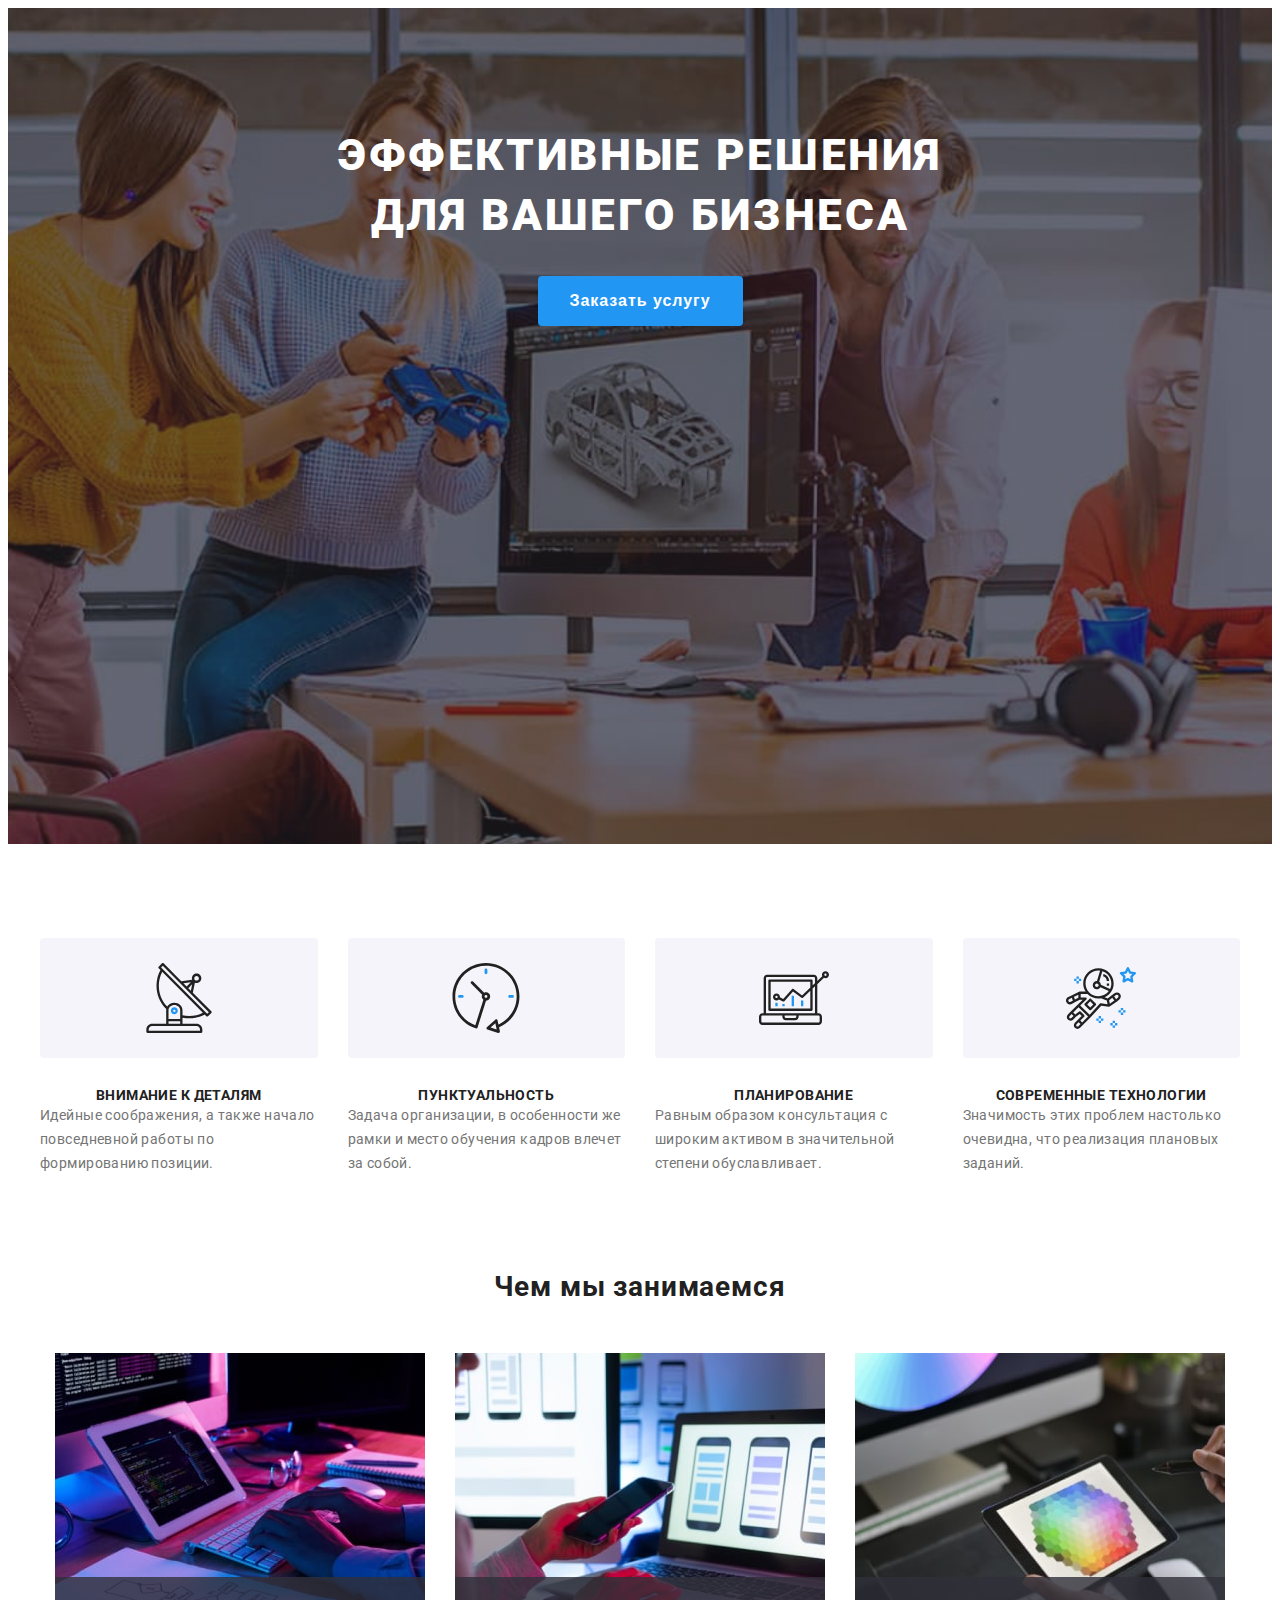
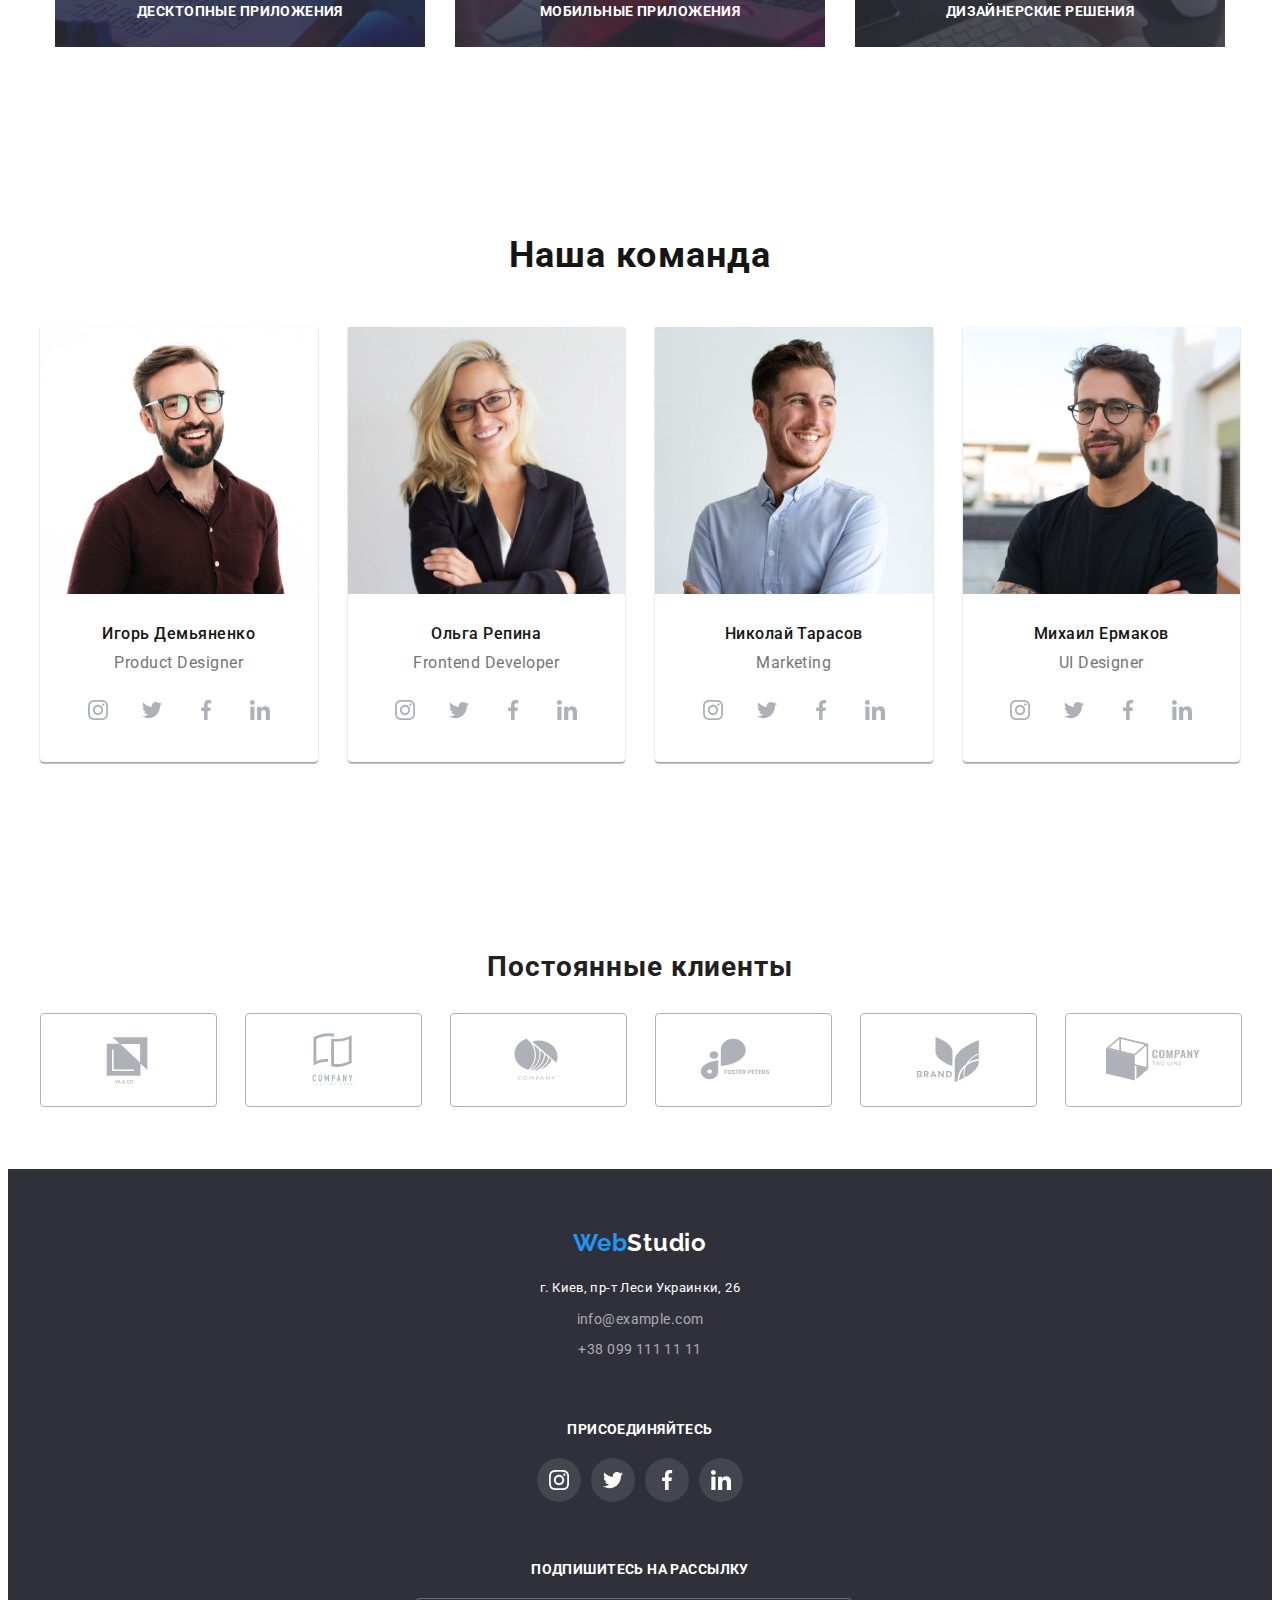
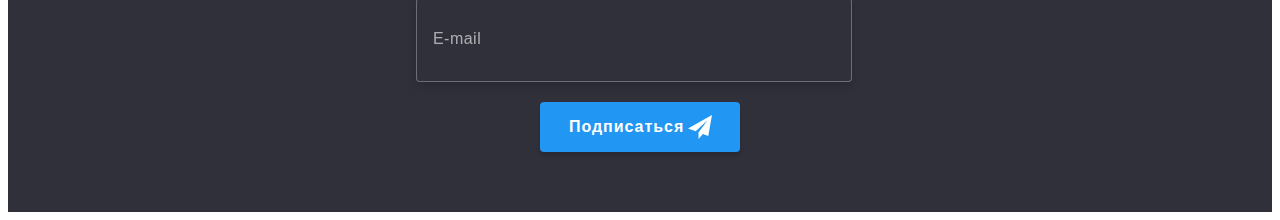
==== commit b5edaf45: "01.09" ====
--- a/index.html
+++ b/index.html
@@ -142,7 +142,7 @@
           </ul>
         </div>
        </section>
-        <!-- <section class="section section--no-pading-top">
+        <section class="section section--no-pading-top">
         <div class="container">
           <h2 class="section__title">Чем мы занимаемся</h2>
           <ul class="work list">
@@ -175,7 +175,7 @@
             </li>
           </ul>
         </div>
-      </section> -->
+      </section>
        <section class="section .section__team--another-bg">
         <div class="container">
           <h2 class="team__title">Наша команда</h2>
@@ -437,7 +437,7 @@
         </div>
       </section>
     </main>
-     <!-- <footer class="footer">
+     <footer class="footer">
       <div class="container">
         <div class="footer-nav-soc">
           <a class="logo-footer" href="/"
@@ -523,7 +523,7 @@
           </div>
         </form>
       </div>
-    </footer>  -->
+    </footer> 
     <div class="backdrop is-hidden" data-modal>
       <div class="modal">
         <button type="button" class="modal-button-close" data-modal-close>
--- a/css/main.min.css
+++ b/css/main.min.css
@@ -1 +1 @@
-p,h1,h2,h3,h4,h5,h6{margin:0}ul{margin:0;padding-left:0}address{font-style:normal}a{color:currentColor}body{font-family:var(--main-font)}img,svg{display:block;max-width:100%;height:auto}.list{list-style:none}.container{max-width:1200px;margin-left:auto;margin-right:auto;padding-left:15px;padding-right:15px}@media screen and (min-width: 480px){.container{max-width:480px}}@media screen and (min-width: 768px){.container{max-width:768px}}@media screen and (min-width: 1200px){.container{max-width:1200px}}.section{padding-top:60px;padding-bottom:60px}@media screen and (min-width: 1200px){.section{padding-top:94px;padding-bottom:94px}}.section__title{font-weight:700;font-size:28px;line-height:1.18;text-align:center;letter-spacing:.03em;color:#212121}.backdrop{position:fixed;top:0;left:0;width:100%;height:100%;background:rgba(0,0,0,.2);transition:opacity 250ms cubic-bezier(0.4, 0, 0.2, 1),visibility 250ms cubic-bezier(0.4, 0, 0.2, 1)}.backdrop.is-hidden{opacity:0;pointer-events:none;visibility:hidden}.backdrop.is-hidden .modal{transform:translate(-50%, -50%) scale(0)}.modal{position:absolute;top:50%;left:50%;transform:translate(-50%, -50%) scale(1);transition:transform 250ms cubic-bezier(0.4, 0, 0.2, 1);width:528px;min-height:581px;background-color:#fff;border-radius:5px;padding:40px}.modal-field{margin-bottom:10px}.modal-field-coment{margin-bottom:20px}.modal-titel{font-weight:700;font-size:20px;line-height:1.15;text-align:center;letter-spacing:.03em;color:#212121;margin-bottom:12px}.modal-input{width:100%;height:40px;border:1px solid rgba(33,33,33,.2);border-radius:4px;margin-top:4px;padding-left:42px;outline:rgba(0,0,0,0);transition:border 250ms cubic-bezier(0.4, 0, 0.2, 1)}.modal-input:focus{border:1px solid #2196f3}.modal-input:focus+.input-icon{fill:var(--accent-color)}.modal-coment{display:block;width:100%;height:120px;margin-top:4px;border:1px solid rgba(33,33,33,.2);border-radius:4px;resize:none;padding:12px 16px;outline:rgba(0,0,0,0);transition:border 250ms cubic-bezier(0.4, 0, 0.2, 1)}.modal-coment:focus{border:1px solid #2196f3}.modal-coment::placeholder{font-size:12px;line-height:1.17;letter-spacing:.01em;color:rgba(117,117,117,.5)}.modal-close{width:18px;height:18px;fill:#000;display:flex;align-items:center;justify-content:center;transition:fill 250ms cubic-bezier(0.4, 0, 0.2, 1)}.modal-button{font-weight:700;font-size:16px;line-height:1.88;display:flex;align-items:center;text-align:center;letter-spacing:.06em;color:var(--primary-white-color);background-color:var(--accent-color);display:block;margin:30px auto 0;box-shadow:0px 4px 4px rgba(0,0,0,.15);border-radius:4px;border-width:0;padding:10px 32px;cursor:pointer}.modal-button-close{position:absolute;right:8px;top:8px;width:30px;height:30px;background-color:rgba(0,0,0,0);color:#000;border-radius:50%;border:1px solid rgba(0,0,0,.1);cursor:pointer}.modal-button-close:hover .modal-close,.modal-button-close:focus .modal-close{fill:var(--accent-color)}.input-wrap{position:relative}.input-icon{position:absolute;left:12px;top:50%;transform:translateY(-50%);transition:fill 250ms cubic-bezier(0.4, 0, 0.2, 1)}.label-name{font-size:12px;line-height:1.17;letter-spacing:.01em;color:var(--primary-grey-color)}.check-text{display:flex;align-items:center;justify-content:center;font-size:14px;line-height:1.71;letter-spacing:.03em;color:#757575}.check-text span{display:flex;align-items:center;justify-content:center;border:1px solid #212121;border-radius:2px;width:16px;height:15px;margin-right:8px;transition:background-color 250ms cubic-bezier(0.4, 0, 0.2, 1),fill 250ms cubic-bezier(0.4, 0, 0.2, 1)}.modal-checkbox:checked+.check-text span{background-color:var(--accent-color);border:none}.modal-checkbox:focus+.check-text span{border-color:var(--accent-color)}.check-icon{fill:rgba(0,0,0,0)}.modal-checkbox:checked+.check-text .check-icon{fill:var(--primary-white-color)}.check-link{font-size:14px;line-height:1.71;letter-spacing:.03em;text-decoration-line:underline;color:var(--accent-color)}.menu__logo{font-family:var(--second-font);color:var(--primary-text-color);font-size:26px;line-height:1.19;letter-spacing:.03em;text-decoration:none}.menu__logo-web{color:var(--accent-color)}.visually-hidden{position:absolute;white-space:nowrap;width:1px;height:1px;overflow:hidden;border:0;padding:0;clip:rect(0 0 0 0);clip-path:inset(50%);margin:-1px}:root{--primary-text-color: rgba(21, 21, 21, 1);--primary-white-color: #ffffff;--accent-color: #2196F3;--primary-grey-color: #757575;--primary-icon-color: #AFB1B8;--main-font: Roboto, sans-serif;--second-font: Raleway, cursive}.header{background-color:var(--primary-white-color);border-bottom:1px solid #ececec}.menu{display:flex;align-items:center}.navigation{display:flex;font-weight:500;font-size:14px;line-height:1.14;letter-spacing:.02em;color:var(--primary-text-color);margin-left:93px}.navigation .navigation__item{margin-right:50px}.navigation .navigation__item:last-child{margin-right:0}.navigation__link{display:block;color:var(--primary-text-color);text-decoration:none;padding-top:32px;padding-bottom:32px;transition:color 250ms cubic-bezier(0.4, 0, 0.2, 1),visibility 250ms cubic-bezier(0.4, 0, 0.2, 1)}.navigation__link:hover,.navigation__link:focus{color:var(--accent-color)}.navigation__link--current{position:relative}.navigation__link--current::after{content:"";position:absolute;width:100%;height:4px;border-radius:2px;background-color:var(--accent-color);left:0;bottom:-1px}.contact{display:flex;margin-left:auto}.contact__link{display:block;font-weight:500;font-size:14px;line-height:1.14;letter-spacing:.02em;color:var(--primary-grey-color);text-decoration:none;margin-left:auto;padding-top:32px;padding-bottom:32px;display:flex;align-items:center;transition:color 250ms cubic-bezier(0.4, 0, 0.2, 1),visibility 250ms cubic-bezier(0.4, 0, 0.2, 1)}.contact__link:hover,.contact__link:focus{color:var(--accent-color)}.contact .contact__item+.contact__item{margin-left:50px}.contact .item:last-child{margin-right:0}.contact__icon{fill:currentColor;margin-right:10px;align-items:center;transition:fill 2500ms cubic-bezier(0.4, 0, 0.2, 1),visibility 250ms cubic-bezier(0.4, 0, 0.2, 1)}.contact__icon:hover{fill:var(--accent-color)}.contact__icon:focus{fill:var(--accent-color)}.hero{max-width:1600px;height:600px;margin-left:auto;margin-right:auto;background-color:#2f303a;padding-top:200px;padding-bottom:200px;background-image:linear-gradient(to right, rgba(47, 48, 58, 0.4), rgba(47, 48, 58, 0.4)),url(../img/Img17.jpg);background-repeat:no-repeat;background-position:center;background-size:cover}.hero__title{font-weight:900;font-size:44px;line-height:1.36;text-align:center;letter-spacing:.06em;text-transform:uppercase;color:var(--primary-white-color)}.hero__button{font-weight:700;font-size:16px;line-height:1.88;display:flex;align-items:center;text-align:center;letter-spacing:.06em;color:var(--primary-white-color);background-color:var(--accent-color);display:block;margin:30px auto 0;box-shadow:0px 4px 4px rgba(0,0,0,.15);border-radius:4px;border-width:0;padding:10px 32px;cursor:pointer}.features{display:flex;flex-wrap:wrap;gap:30px}.features__item{width:100%}@media screen and (min-width: 768px){.features__item{width:calc((100% - 30px)/2)}}@media screen and (min-width: 1200px){.features__item{width:calc((100% - 90px)/4)}}.features__title{font-weight:700;font-size:14px;line-height:1.14;text-align:center;letter-spacing:.03em;text-transform:uppercase;color:#212121}.features__text{font-size:14px;line-height:1.71;letter-spacing:.03em;color:var(--primary-grey-color)}.features__box{background:#f5f4fa;border-radius:4px;display:flex;width:100%;height:120px;align-items:center;justify-content:center;margin-bottom:30px}.work{display:flex}.work__item{margin-right:30px;position:relative}.work__item:last-child{margin-right:0}.work__img-title{display:flex;align-items:center;justify-content:center;position:absolute;width:100%;height:70px;background:rgba(47,48,58,.8);font-weight:700;font-size:14px;line-height:1.14;letter-spacing:.03em;text-transform:uppercase;color:#fff;bottom:0}.section--no-pading-top{padding-top:0}.section__team--another-bg{background-color:#f5f4fa}.team__list{display:flex;flex-wrap:wrap;gap:30px}.team__link{background-color:var(--primary-white-color);box-shadow:0px 1px 3px rgba(0,0,0,.12),0px 1px 1px rgba(0,0,0,.14),0px 2px 1px rgba(0,0,0,.2);border-radius:0px 0px 4px 4px;margin-right:auto;margin-left:auto}@media screen and (min-width: 768px){.team__link{width:calc((100% - 30px)/2)}}@media screen and (min-width: 1200px){.team__link{width:calc((100% - 90px)/4)}}.team__title{font-weight:700;font-size:36px;line-height:1.16;text-align:center;letter-spacing:.03em;color:var(--primary-text-color);margin-bottom:50px}.team__name{font-weight:500;font-size:16px;line-height:1.19;text-align:center;letter-spacing:.03em;color:var(--primary-text-color);margin-bottom:10px}.team__text{font-size:16px;line-height:1.19;text-align:center;letter-spacing:.03em;color:var(--primary-grey-color);margin-bottom:16px}.team__soc{display:flex;justify-content:center;gap:10px}.team__soc-link{width:44px;height:44px;border-radius:50%;background-color:var(--primary-white-color);display:flex;align-items:center;justify-content:center;color:var(--primary-icon-color);transition:color 250ms cubic-bezier(0.4, 0, 0.2, 1),visibility 250ms cubic-bezier(0.4, 0, 0.2, 1),background-color 250ms cubic-bezier(0.4, 0, 0.2, 1)}.team__soc-link:hover{background-color:var(--accent-color);color:var(--primary-white-color)}.team__soc-link:focus{background-color:var(--accent-color);color:var(--primary-white-color)}.team__soc-icon{fill:currentColor}.team__name-text{padding-top:30px;padding-bottom:30px}.customers{display:flex;flex-wrap:wrap;gap:30px}.customers__item{width:calc((100% - 30px)/2);height:92px}@media screen and (min-width: 768px){.customers__item{width:calc((100% - 60px)/3)}}@media screen and (min-width: 1200px){.customers__item{width:calc((100% - 150px)/6)}}.customers__icon{fill:currentColor}.customers__link{width:100%;height:100%;display:flex;align-items:center;justify-content:center;margin-top:30px;border:1px solid #afb1b8;border-radius:4px;color:#afb1b8;transition:color 250ms cubic-bezier(0.4, 0, 0.2, 1),visibility 250ms cubic-bezier(0.4, 0, 0.2, 1),border 250ms cubic-bezier(0.4, 0, 0.2, 1)}.customers__link:hover,.customers__link:focus{color:var(--accent-color);border:1px solid #2196f3}.footer{background:#2f303a;padding-bottom:60px;padding-top:60px}.footer .container{display:flex;align-items:baseline}.footer-nav{margin-bottom:9px}.footer-contacts{margin-bottom:6px}.footer-contacts:last-child{margin-bottom:0}.footer-soc{margin-left:70px;flex-grow:1}.footer-soc-title{font-weight:700;font-size:14px;line-height:1.14;letter-spacing:.03em;text-transform:uppercase;color:var(--primary-white-color);margin-bottom:20px}.footer-soc-list{display:flex;justify-content:center;gap:10px}.footer-soc-link{width:44px;height:44px;border-radius:50%;background:rgba(255,255,255,.1);display:flex;align-items:center;justify-content:center;color:var(--primary-white-color)}.footer-soc-icon{width:20px;height:20px;display:flex;align-items:center;justify-content:center;fill:currentColor}.footer-addres{margin-top:20px}.footer-addres-nav{font-size:14px;line-height:1.71;letter-spacing:.03em;color:var(--primary-white-color);text-decoration:none;cursor:default;transition:color 250ms cubic-bezier(0.4, 0, 0.2, 1),visibility 250ms cubic-bezier(0.4, 0, 0.2, 1)}.footer-addres-nav:hover,.footer-addres-nav:focus{color:var(--accent-color)}.footer-addres-contacts{font-size:14px;line-height:1.71;letter-spacing:.03em;color:rgba(255,255,255,.6);text-decoration:none;cursor:default;transition:color 250ms cubic-bezier(0.4, 0, 0.2, 1),visibility 250ms cubic-bezier(0.4, 0, 0.2, 1)}.footer-addres-contacts:hover,.footer-addres-contacts:focus{color:var(--accent-color)}.footer-subscribe{margin-left:94px}.footer-subscribe-title{font-weight:700;font-size:14px;line-height:1.14;letter-spacing:.03em;text-transform:uppercase;color:#fff;margin-bottom:20px}.footer-subscribe-icon{position:absolute;fill:var(--primary-white-color);right:28px;top:50%;transform:translateY(-50%)}.footer-wrap{display:flex;align-items:center}.footer-input{width:358px;height:50px;border:1px solid rgba(255,255,255,.3);filter:drop-shadow(0px 4px 4px rgba(0, 0, 0, 0.15));border-radius:4px;background-color:#2f303a;margin-right:12px;padding:16px;color:var(--primary-white-color)}.footer-input::checked{border:none}.footer-input::placeholder{font-size:16px;line-height:1.25;display:flex;align-items:center;letter-spacing:.03em;color:rgba(255,255,255,.6)}.footer-button{position:relative;width:200px;height:50px;font-weight:700;font-size:16px;line-height:1.88;display:flex;align-items:center;text-align:center;letter-spacing:.06em;color:var(--primary-white-color);background-color:var(--accent-color);display:block;box-shadow:0px 4px 4px rgba(0,0,0,.15);border-radius:4px;border-width:0;padding:10px 62px 10px 29px;cursor:pointer}.footer-item-link{width:100%;height:100%;display:flex;align-items:center;justify-content:center;border-radius:50%;transition:background-color 250ms cubic-bezier(0.4, 0, 0.2, 1),visibility 250ms cubic-bezier(0.4, 0, 0.2, 1)}.footer-item-link:hover,.footer-item-link:focus{background-color:var(--accent-color)}.logo-footer{font-family:var(--second-font);font-style:normal;font-weight:700;font-size:26px;line-height:1.19;letter-spacing:.03em;color:var(--primary-white-color);text-decoration:none;cursor:default}.logo-footer-web{color:var(--accent-color)}.portfolio{background-color:var(--primary-white-color);width:1200px;padding-left:15px;padding-right:15px;margin-left:auto;margin-right:auto}.filter{margin-bottom:50px;display:flex;justify-content:center}.filter .item{margin-right:8px}.filter .item:last-child{margin-right:0}.filter-button{font-style:normal;font-weight:500;font-size:16px;line-height:1.62;text-align:center;letter-spacing:.03em;color:var(--primary-text-color);background-color:#f5f4fa;text-decoration:none;width:max-content;cursor:pointer;border:none;border-radius:4px;padding:6px 22px;transition:color 250ms cubic-bezier(0.4, 0, 0.2, 1),background-color 250ms cubic-bezier(0.4, 0, 0.2, 1),visibility 250ms cubic-bezier(0.4, 0, 0.2, 1),box-shadow 250ms cubic-bezier(0.4, 0, 0.2, 1)}.filter-button:hover,.filter-button:focus{box-shadow:0px 3px 1px rgba(0,0,0,.1),0px 1px 2px rgba(0,0,0,.08),0px 2px 2px rgba(0,0,0,.12);color:var(--primary-white-color);background-color:var(--accent-color)}.portfolio-list{margin-bottom:30px;position:relative}@media screen and (min-width: 768px){.portfolio-list{width:calc((100% - 30px)/2)}}@media screen and (min-width: 1200px){.portfolio-list{width:calc((100% - 60px)/3)}}.portfolio-list:nth-child(3n){margin-right:0}.portfolio-list:nth-last-child(-n+3){margin-bottom:0}.portfolio-img{display:flex;flex-wrap:wrap;gap:30px;width:100%}.portfolio-img-link{display:block;text-decoration:none;transition:box-shadow 250ms cubic-bezier(0.4, 0, 0.2, 1)}.portfolio-img-link:hover .portfolio-img-top-text{transform:translateY(0)}.portfolio-img-link:focus .portfolio-img-top-text{transform:translateY(0)}.portfolio-img-link:hover,.portfolio-img-link:focus{box-shadow:0px 1px 1px rgba(0,0,0,.12),0px 4px 4px rgba(0,0,0,.06),1px 4px 6px rgba(0,0,0,.16)}.portfolio-img-wrap{position:relative;overflow:hidden}.portfolio-item{font-style:normal;font-weight:700;font-size:18px;line-height:2;letter-spacing:.06em;color:var(--primary-text-color);margin-bottom:4px}.portfolio-text{font-size:16px;line-height:1.88;letter-spacing:.03em;color:var(--primary-grey-color)}.div-item-text{padding-top:20px;border-bottom:1px solid #ececec;border-left:1px solid #ececec;border-right:1px solid #ececec;padding-bottom:20px;padding-left:24px;padding-right:24px}.portfolio-img-top-text{position:absolute;top:0;left:0;height:100%;font-weight:400;font-size:18px;line-height:1.56;letter-spacing:.03em;color:#fff;padding:63px 24px;background:rgba(33,150,243,.9);transform:translateY(100%);transition:transform 250ms cubic-bezier(0.4, 0, 0.2, 1);overflow:auto}/*# sourceMappingURL=main.min.css.map */+p,h1,h2,h3,h4,h5,h6{margin:0}ul{margin:0;padding-left:0}address{font-style:normal}a{color:currentColor}body{font-family:var(--main-font)}img,svg{display:block;max-width:100%;height:auto}.list{list-style:none}.container{max-width:1200px;margin-left:auto;margin-right:auto;padding-left:15px;padding-right:15px}@media screen and (min-width: 480px){.container{max-width:480px}}@media screen and (min-width: 768px){.container{max-width:768px}}@media screen and (min-width: 1200px){.container{max-width:1200px}}.section{padding-top:60px;padding-bottom:60px}@media screen and (min-width: 1200px){.section{padding-top:94px;padding-bottom:94px}}.section__title{font-weight:700;font-size:28px;line-height:1.18;text-align:center;letter-spacing:.03em;color:#212121}.backdrop{position:fixed;top:0;left:0;width:100%;height:100%;background:rgba(0,0,0,.2);transition:opacity 250ms cubic-bezier(0.4, 0, 0.2, 1),visibility 250ms cubic-bezier(0.4, 0, 0.2, 1)}.backdrop.is-hidden{opacity:0;pointer-events:none;visibility:hidden}.backdrop.is-hidden .modal{transform:translate(-50%, -50%) scale(0)}.modal{position:absolute;top:50%;left:50%;transform:translate(-50%, -50%) scale(1);transition:transform 250ms cubic-bezier(0.4, 0, 0.2, 1);width:528px;min-height:581px;background-color:#fff;border-radius:5px;padding:40px}.modal-field{margin-bottom:10px}.modal-field-coment{margin-bottom:20px}.modal-titel{font-weight:700;font-size:20px;line-height:1.15;text-align:center;letter-spacing:.03em;color:#212121;margin-bottom:12px}.modal-input{width:100%;height:40px;border:1px solid rgba(33,33,33,.2);border-radius:4px;margin-top:4px;padding-left:42px;outline:rgba(0,0,0,0);transition:border 250ms cubic-bezier(0.4, 0, 0.2, 1)}.modal-input:focus{border:1px solid #2196f3}.modal-input:focus+.input-icon{fill:var(--accent-color)}.modal-coment{display:block;width:100%;height:120px;margin-top:4px;border:1px solid rgba(33,33,33,.2);border-radius:4px;resize:none;padding:12px 16px;outline:rgba(0,0,0,0);transition:border 250ms cubic-bezier(0.4, 0, 0.2, 1)}.modal-coment:focus{border:1px solid #2196f3}.modal-coment::placeholder{font-size:12px;line-height:1.17;letter-spacing:.01em;color:rgba(117,117,117,.5)}.modal-close{width:18px;height:18px;fill:#000;display:flex;align-items:center;justify-content:center;transition:fill 250ms cubic-bezier(0.4, 0, 0.2, 1)}.modal-button{font-weight:700;font-size:16px;line-height:1.88;display:flex;align-items:center;text-align:center;letter-spacing:.06em;color:var(--primary-white-color);background-color:var(--accent-color);display:block;margin:30px auto 0;box-shadow:0px 4px 4px rgba(0,0,0,.15);border-radius:4px;border-width:0;padding:10px 32px;cursor:pointer}.modal-button-close{position:absolute;right:8px;top:8px;width:30px;height:30px;background-color:rgba(0,0,0,0);color:#000;border-radius:50%;border:1px solid rgba(0,0,0,.1);cursor:pointer}.modal-button-close:hover .modal-close,.modal-button-close:focus .modal-close{fill:var(--accent-color)}.input-wrap{position:relative}.input-icon{position:absolute;left:12px;top:50%;transform:translateY(-50%);transition:fill 250ms cubic-bezier(0.4, 0, 0.2, 1)}.label-name{font-size:12px;line-height:1.17;letter-spacing:.01em;color:var(--primary-grey-color)}.check-text{display:flex;align-items:center;justify-content:center;font-size:14px;line-height:1.71;letter-spacing:.03em;color:#757575}.check-text span{display:flex;align-items:center;justify-content:center;border:1px solid #212121;border-radius:2px;width:16px;height:15px;margin-right:8px;transition:background-color 250ms cubic-bezier(0.4, 0, 0.2, 1),fill 250ms cubic-bezier(0.4, 0, 0.2, 1)}.modal-checkbox:checked+.check-text span{background-color:var(--accent-color);border:none}.modal-checkbox:focus+.check-text span{border-color:var(--accent-color)}.check-icon{fill:rgba(0,0,0,0)}.modal-checkbox:checked+.check-text .check-icon{fill:var(--primary-white-color)}.check-link{font-size:14px;line-height:1.71;letter-spacing:.03em;text-decoration-line:underline;color:var(--accent-color)}.menu__logo{font-family:var(--second-font);color:var(--primary-text-color);font-size:26px;line-height:1.19;letter-spacing:.03em;text-decoration:none}.menu__logo-web{color:var(--accent-color)}.visually-hidden{position:absolute;white-space:nowrap;width:1px;height:1px;overflow:hidden;border:0;padding:0;clip:rect(0 0 0 0);clip-path:inset(50%);margin:-1px}:root{--primary-text-color: rgba(21, 21, 21, 1);--primary-white-color: #ffffff;--accent-color: #2196F3;--primary-grey-color: #757575;--primary-icon-color: #AFB1B8;--main-font: Roboto, sans-serif;--second-font: Raleway, cursive}.header{background-color:var(--primary-white-color);border-bottom:1px solid #ececec}.menu{display:flex;align-items:center}.navigation{display:flex;font-weight:500;font-size:14px;line-height:1.14;letter-spacing:.02em;color:var(--primary-text-color);margin-left:93px}.navigation .navigation__item{margin-right:50px}.navigation .navigation__item:last-child{margin-right:0}.navigation__link{display:block;color:var(--primary-text-color);text-decoration:none;padding-top:32px;padding-bottom:32px;transition:color 250ms cubic-bezier(0.4, 0, 0.2, 1),visibility 250ms cubic-bezier(0.4, 0, 0.2, 1)}.navigation__link:hover,.navigation__link:focus{color:var(--accent-color)}.navigation__link--current{position:relative}.navigation__link--current::after{content:"";position:absolute;width:100%;height:4px;border-radius:2px;background-color:var(--accent-color);left:0;bottom:-1px}.contact{display:flex;margin-left:auto}.contact__link{display:block;font-weight:500;font-size:14px;line-height:1.14;letter-spacing:.02em;color:var(--primary-grey-color);text-decoration:none;margin-left:auto;padding-top:32px;padding-bottom:32px;display:flex;align-items:center;transition:color 250ms cubic-bezier(0.4, 0, 0.2, 1),visibility 250ms cubic-bezier(0.4, 0, 0.2, 1)}.contact__link:hover,.contact__link:focus{color:var(--accent-color)}.contact .contact__item+.contact__item{margin-left:50px}.contact .item:last-child{margin-right:0}.contact__icon{fill:currentColor;margin-right:10px;align-items:center;transition:fill 2500ms cubic-bezier(0.4, 0, 0.2, 1),visibility 250ms cubic-bezier(0.4, 0, 0.2, 1)}.contact__icon:hover{fill:var(--accent-color)}.contact__icon:focus{fill:var(--accent-color)}.hero{max-width:1600px;height:600px;margin-left:auto;margin-right:auto;background-color:#2f303a;padding:118px 60px;background-image:linear-gradient(to right, rgba(47, 48, 58, 0.4), rgba(47, 48, 58, 0.4)),url(../img/Img17.jpg);background-repeat:no-repeat;background-position:center;background-size:cover}@media screen and (min-width: 768px){.hero{padding:118px 204px}}.hero__title{font-weight:900;font-size:24px;line-height:1.62;text-align:center;letter-spacing:.06em;text-transform:uppercase;color:var(--primary-white-color);max-width:360px;margin-right:auto;margin-left:auto}@media screen and (min-width: 768px){.hero__title{max-width:360px}}@media screen and (min-width: 1200px){.hero__title{font-size:44px;line-height:1.36;max-width:696px}}.hero__button{font-weight:700;font-size:16px;line-height:1.88;display:flex;align-items:center;text-align:center;letter-spacing:.06em;color:var(--primary-white-color);background-color:var(--accent-color);display:block;margin:30px auto 0;box-shadow:0px 4px 4px rgba(0,0,0,.15);border-radius:4px;border-width:0;padding:10px 32px;cursor:pointer}.features{display:flex;flex-wrap:wrap;gap:30px}.features__item{width:100%}@media screen and (min-width: 768px){.features__item{width:calc((100% - 30px)/2)}}@media screen and (min-width: 1200px){.features__item{width:calc((100% - 90px)/4)}}.features__title{font-weight:700;font-size:14px;line-height:1.14;text-align:center;letter-spacing:.03em;text-transform:uppercase;color:#212121}.features__text{font-size:14px;line-height:1.71;letter-spacing:.03em;color:var(--primary-grey-color)}.features__box{background:#f5f4fa;border-radius:4px;display:flex;width:100%;height:120px;align-items:center;justify-content:center;margin-bottom:30px}.work{display:none}@media screen and (min-width: 1200px){.work{display:flex;margin-top:50px}}.work__item{margin-right:30px;position:relative}.work__item:last-child{margin-right:0}.work__img-title{display:flex;align-items:center;justify-content:center;position:absolute;width:100%;height:70px;background:rgba(47,48,58,.8);font-weight:700;font-size:14px;line-height:1.14;letter-spacing:.03em;text-transform:uppercase;color:#fff;bottom:0}.section--no-pading-top{padding-top:0;display:none}@media screen and (min-width: 1200px){.section--no-pading-top{display:flex}}.section__team--another-bg{background-color:#f5f4fa}.team__list{display:flex;flex-wrap:wrap;gap:30px}.team__link{background-color:var(--primary-white-color);box-shadow:0px 1px 3px rgba(0,0,0,.12),0px 1px 1px rgba(0,0,0,.14),0px 2px 1px rgba(0,0,0,.2);border-radius:0px 0px 4px 4px;margin-right:auto;margin-left:auto}@media screen and (min-width: 768px){.team__link{width:calc((100% - 30px)/2)}}@media screen and (min-width: 1200px){.team__link{width:calc((100% - 90px)/4)}}.team__title{font-weight:700;font-size:36px;line-height:1.16;text-align:center;letter-spacing:.03em;color:var(--primary-text-color);margin-bottom:50px}.team__name{font-weight:500;font-size:16px;line-height:1.19;text-align:center;letter-spacing:.03em;color:var(--primary-text-color);margin-bottom:10px}.team__text{font-size:16px;line-height:1.19;text-align:center;letter-spacing:.03em;color:var(--primary-grey-color);margin-bottom:16px}.team__soc{display:flex;justify-content:center;gap:10px}.team__soc-link{width:44px;height:44px;border-radius:50%;background-color:var(--primary-white-color);display:flex;align-items:center;justify-content:center;color:var(--primary-icon-color);transition:color 250ms cubic-bezier(0.4, 0, 0.2, 1),visibility 250ms cubic-bezier(0.4, 0, 0.2, 1),background-color 250ms cubic-bezier(0.4, 0, 0.2, 1)}.team__soc-link:hover{background-color:var(--accent-color);color:var(--primary-white-color)}.team__soc-link:focus{background-color:var(--accent-color);color:var(--primary-white-color)}.team__soc-icon{fill:currentColor}.team__name-text{padding-top:30px;padding-bottom:30px}.customers{display:flex;flex-wrap:wrap;gap:30px}.customers__item{width:calc((100% - 30px)/2);height:92px}@media screen and (min-width: 768px){.customers__item{width:calc((100% - 60px)/3)}}@media screen and (min-width: 1200px){.customers__item{width:calc((100% - 150px)/6)}}.customers__icon{fill:currentColor}.customers__link{width:100%;height:100%;display:flex;align-items:center;justify-content:center;margin-top:30px;border:1px solid #afb1b8;border-radius:4px;color:#afb1b8;transition:color 250ms cubic-bezier(0.4, 0, 0.2, 1),visibility 250ms cubic-bezier(0.4, 0, 0.2, 1),border 250ms cubic-bezier(0.4, 0, 0.2, 1)}.customers__link:hover,.customers__link:focus{color:var(--accent-color);border:1px solid #2196f3}.footer{background:#2f303a;padding-bottom:60px;padding-top:60px;display:flex;flex-wrap:wrap}.footer-nav{margin-bottom:9px}.footer-contacts{margin-bottom:6px}.footer-contacts:last-child{margin-bottom:0}.footer-soc{flex-grow:1;margin-top:60px;text-align:center;margin-bottom:60px}.footer-soc-title{font-weight:700;font-size:14px;line-height:1.14;letter-spacing:.03em;text-transform:uppercase;color:var(--primary-white-color);margin-bottom:20px}.footer-soc-list{display:flex;justify-content:center;gap:10px}.footer-soc-link{width:44px;height:44px;border-radius:50%;background:rgba(255,255,255,.1);display:flex;align-items:center;justify-content:center;color:var(--primary-white-color)}.footer-soc-icon{width:20px;height:20px;display:flex;align-items:center;justify-content:center;fill:currentColor}.footer-addres{margin-top:20px}.footer-addres-nav{font-size:13px;line-height:1.71;text-align:center;letter-spacing:.03em;color:var(--primary-white-color);text-decoration:none;cursor:default;transition:color 250ms cubic-bezier(0.4, 0, 0.2, 1),visibility 250ms cubic-bezier(0.4, 0, 0.2, 1)}.footer-addres-nav:hover,.footer-addres-nav:focus{color:var(--accent-color)}.footer-addres-contacts{font-size:14px;line-height:1.71;letter-spacing:.03em;text-align:center;color:rgba(255,255,255,.6);text-decoration:none;cursor:default;transition:color 250ms cubic-bezier(0.4, 0, 0.2, 1),visibility 250ms cubic-bezier(0.4, 0, 0.2, 1)}.footer-addres-contacts:hover,.footer-addres-contacts:focus{color:var(--accent-color)}.footer-subscribe-title{font-weight:700;font-size:14px;line-height:1.14;letter-spacing:.03em;text-align:center;text-transform:uppercase;color:#fff;margin-bottom:20px}.footer-subscribe-icon{position:absolute;fill:var(--primary-white-color);right:28px;top:50%;transform:translateY(-50%)}.footer-wrap{display:flex;align-items:center;flex-wrap:wrap;gap:20px}.footer-input{width:100%;height:50px;border:1px solid rgba(255,255,255,.3);filter:drop-shadow(0px 4px 4px rgba(0, 0, 0, 0.15));border-radius:4px;background-color:#2f303a;margin-right:12px;padding:16px;color:var(--primary-white-color)}.footer-input::checked{border:none}.footer-input::placeholder{font-size:16px;line-height:1.25;display:flex;align-items:center;letter-spacing:.03em;color:rgba(255,255,255,.6)}.footer-button{position:relative;width:200px;height:50px;font-weight:700;font-size:16px;line-height:1.88;display:flex;align-items:center;text-align:center;letter-spacing:.06em;color:var(--primary-white-color);background-color:var(--accent-color);display:block;box-shadow:0px 4px 4px rgba(0,0,0,.15);border-radius:4px;border-width:0;padding:10px 62px 10px 29px;cursor:pointer;margin-left:auto;margin-right:auto}.footer-item-link{width:100%;height:100%;display:flex;align-items:center;justify-content:center;border-radius:50%;transition:background-color 250ms cubic-bezier(0.4, 0, 0.2, 1),visibility 250ms cubic-bezier(0.4, 0, 0.2, 1)}.footer-item-link:hover,.footer-item-link:focus{background-color:var(--accent-color)}.footer-nav-soc{flex-wrap:wrap;text-align:center;margin-right:124px;margin-left:124px}.logo-footer{font-family:var(--second-font);color:var(--primary-white-color);text-decoration:none;cursor:default;font-weight:700;font-size:24px;line-height:1.16;text-align:center;letter-spacing:.03em}.logo-footer-web{color:var(--accent-color)}.portfolio{background-color:var(--primary-white-color);width:1200px;padding-left:15px;padding-right:15px;margin-left:auto;margin-right:auto}.filter{margin-bottom:50px;display:flex;justify-content:center}.filter .item{margin-right:8px}.filter .item:last-child{margin-right:0}.filter-button{font-style:normal;font-weight:500;font-size:16px;line-height:1.62;text-align:center;letter-spacing:.03em;color:var(--primary-text-color);background-color:#f5f4fa;text-decoration:none;width:max-content;cursor:pointer;border:none;border-radius:4px;padding:6px 22px;transition:color 250ms cubic-bezier(0.4, 0, 0.2, 1),background-color 250ms cubic-bezier(0.4, 0, 0.2, 1),visibility 250ms cubic-bezier(0.4, 0, 0.2, 1),box-shadow 250ms cubic-bezier(0.4, 0, 0.2, 1)}.filter-button:hover,.filter-button:focus{box-shadow:0px 3px 1px rgba(0,0,0,.1),0px 1px 2px rgba(0,0,0,.08),0px 2px 2px rgba(0,0,0,.12);color:var(--primary-white-color);background-color:var(--accent-color)}.portfolio-list{margin-bottom:30px;position:relative}@media screen and (min-width: 768px){.portfolio-list{width:calc((100% - 30px)/2)}}@media screen and (min-width: 1200px){.portfolio-list{width:calc((100% - 60px)/3)}}.portfolio-list:nth-child(3n){margin-right:0}.portfolio-list:nth-last-child(-n+3){margin-bottom:0}.portfolio-img{display:flex;flex-wrap:wrap;gap:30px;width:100%}.portfolio-img-link{display:block;text-decoration:none;transition:box-shadow 250ms cubic-bezier(0.4, 0, 0.2, 1)}.portfolio-img-link:hover .portfolio-img-top-text{transform:translateY(0)}.portfolio-img-link:focus .portfolio-img-top-text{transform:translateY(0)}.portfolio-img-link:hover,.portfolio-img-link:focus{box-shadow:0px 1px 1px rgba(0,0,0,.12),0px 4px 4px rgba(0,0,0,.06),1px 4px 6px rgba(0,0,0,.16)}.portfolio-img-wrap{position:relative;overflow:hidden}.portfolio-item{font-style:normal;font-weight:700;font-size:18px;line-height:2;letter-spacing:.06em;color:var(--primary-text-color);margin-bottom:4px}.portfolio-text{font-size:16px;line-height:1.88;letter-spacing:.03em;color:var(--primary-grey-color)}.div-item-text{padding-top:20px;border-bottom:1px solid #ececec;border-left:1px solid #ececec;border-right:1px solid #ececec;padding-bottom:20px;padding-left:24px;padding-right:24px}.portfolio-img-top-text{position:absolute;top:0;left:0;height:100%;font-weight:400;font-size:18px;line-height:1.56;letter-spacing:.03em;color:#fff;padding:63px 24px;background:rgba(33,150,243,.9);transform:translateY(100%);transition:transform 250ms cubic-bezier(0.4, 0, 0.2, 1);overflow:auto}/*# sourceMappingURL=main.min.css.map */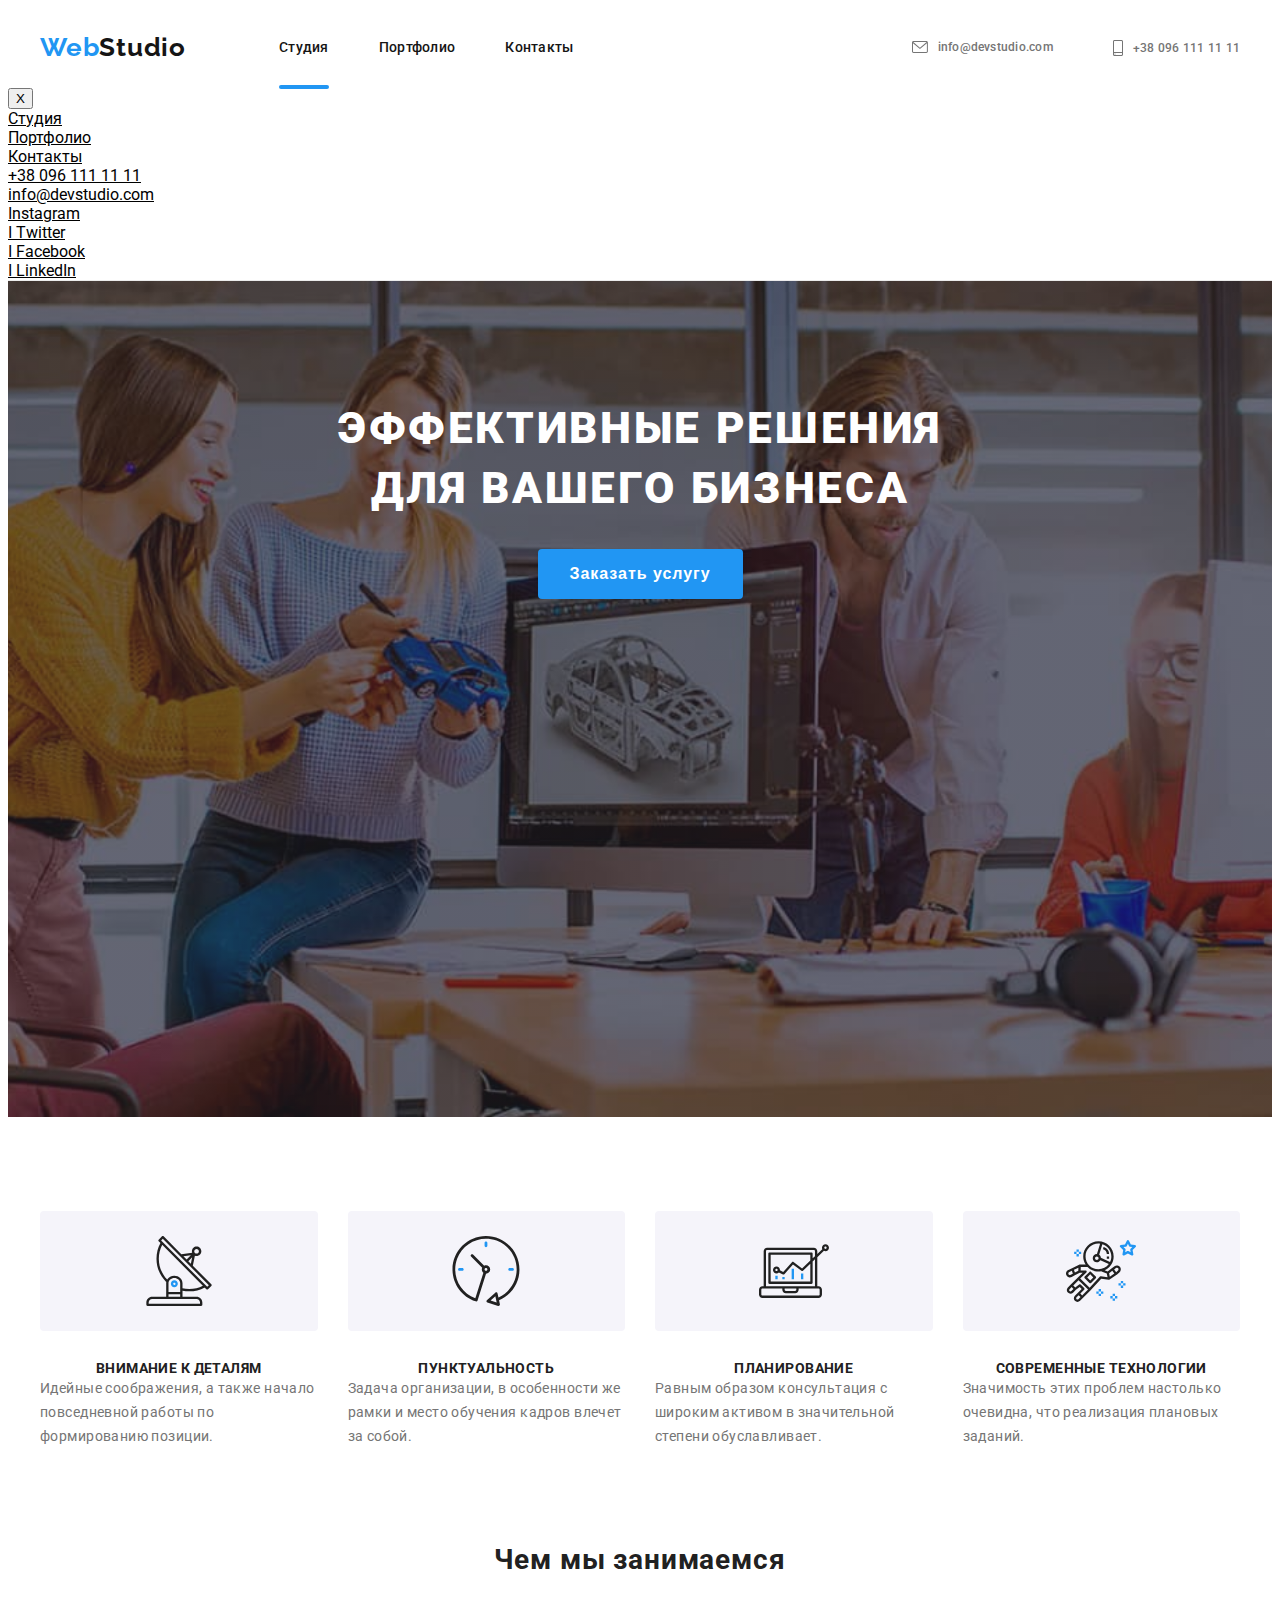
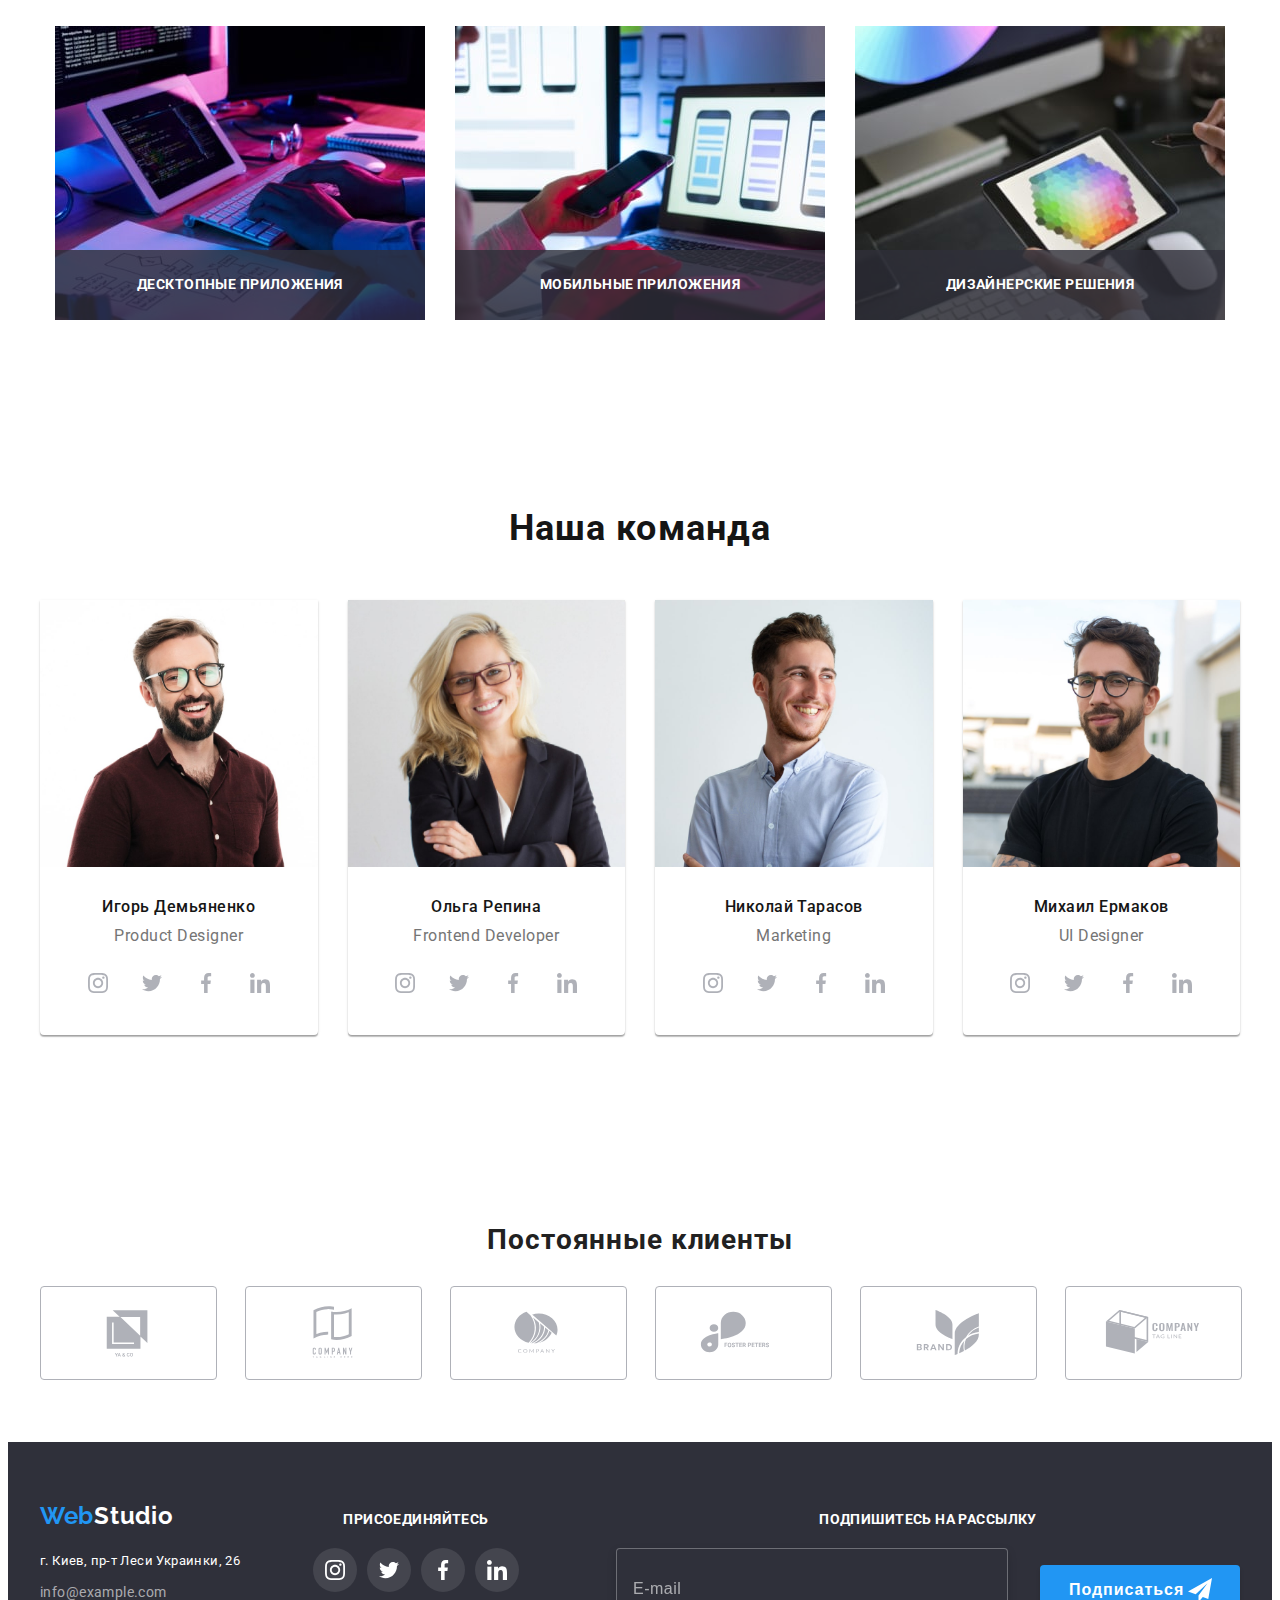
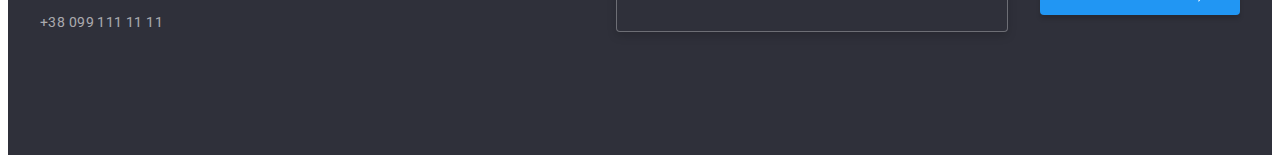
==== commit dee48116: "01..09" ====
--- a/index.html
+++ b/index.html
@@ -19,7 +19,7 @@
     <link rel="stylesheet" href="./css/main.min.css" />
   </head>
   <body>
-    <!-- <header class="header">
+    <header class="header">
       <div class="container">
         <div class="menu">
           <a class="menu__logo" href="/"
@@ -65,8 +65,56 @@
             </li>
           </ul>
         </div>
+        <button class="menu-open" type="button"> 
+          <svg class="modal-menu-open" width="40" height="40">
+          <use
+            href="./img/symbol-defs-close-modal.svg#icon-menu_40px"
+          ></use>
+        </svg></button>
       </div>
-    </header> -->
+      <div class="mob-menu">
+        <button class="menu-close" type="button">X</button>
+        <nav>
+          <ul class="mob-menu-nav list">
+            <li class="mob-menu-nav-item">
+              <a
+                href="./index.html"
+                class="mob-menu-nav-link "
+                >Студия</a
+              >
+            </li>
+            <li class="mob-menu-nav-item">
+              <a href="./portfolio.html" class="mob-menu-nav-link"
+                >Портфолио</a
+              >
+            </li>
+            <li class="mob-menu-nav-item">
+              <a href="" class="mob-menu-nav-link">Контакты</a>
+            </li>
+          </ul>
+        </nav>
+        <ul class="mob-menu-cont list">
+          <li class="mob-menu-cont-item">
+            <a href="tel:+380961111111" class="mob-menu-cont-link">
+              
+              +38 096 111 11 11</a
+            >
+          </li>
+          <li class="mob-menu-cont-item">
+            <a href="mailto:info@devstudio.com" class="mob-menu-cont-link">
+              
+              info@devstudio.com</a
+            >
+          </li>
+        </ul>
+        <ul class="mob-menu-soc">
+          <li class="mob-menu-item"><a href="" class="mob-menu-soc-link">Instagram</a></li>
+          <li class="mob-menu-item"><a href="" class="mob-menu-soc-link"><span class="i">I</span> Twitter</a></li>
+          <li class="mob-menu-item"><a href="" class="mob-menu-soc-link"><span class="i">I</span> Facebook</a></li>
+          <li class="mob-menu-item"><a href="" class="mob-menu-soc-link"><span class="i">I</span> LinkedIn</a></li>
+        </ul>
+      </div>
+    </header>
     <main>
        <section class="hero">
         <div class="container">
--- a/css/main.min.css
+++ b/css/main.min.css
@@ -1 +1 @@
-p,h1,h2,h3,h4,h5,h6{margin:0}ul{margin:0;padding-left:0}address{font-style:normal}a{color:currentColor}body{font-family:var(--main-font)}img,svg{display:block;max-width:100%;height:auto}.list{list-style:none}.container{max-width:1200px;margin-left:auto;margin-right:auto;padding-left:15px;padding-right:15px}@media screen and (min-width: 480px){.container{max-width:480px}}@media screen and (min-width: 768px){.container{max-width:768px}}@media screen and (min-width: 1200px){.container{max-width:1200px}}.section{padding-top:60px;padding-bottom:60px}@media screen and (min-width: 1200px){.section{padding-top:94px;padding-bottom:94px}}.section__title{font-weight:700;font-size:28px;line-height:1.18;text-align:center;letter-spacing:.03em;color:#212121}.backdrop{position:fixed;top:0;left:0;width:100%;height:100%;background:rgba(0,0,0,.2);transition:opacity 250ms cubic-bezier(0.4, 0, 0.2, 1),visibility 250ms cubic-bezier(0.4, 0, 0.2, 1)}.backdrop.is-hidden{opacity:0;pointer-events:none;visibility:hidden}.backdrop.is-hidden .modal{transform:translate(-50%, -50%) scale(0)}.modal{position:absolute;top:50%;left:50%;transform:translate(-50%, -50%) scale(1);transition:transform 250ms cubic-bezier(0.4, 0, 0.2, 1);width:528px;min-height:581px;background-color:#fff;border-radius:5px;padding:40px}.modal-field{margin-bottom:10px}.modal-field-coment{margin-bottom:20px}.modal-titel{font-weight:700;font-size:20px;line-height:1.15;text-align:center;letter-spacing:.03em;color:#212121;margin-bottom:12px}.modal-input{width:100%;height:40px;border:1px solid rgba(33,33,33,.2);border-radius:4px;margin-top:4px;padding-left:42px;outline:rgba(0,0,0,0);transition:border 250ms cubic-bezier(0.4, 0, 0.2, 1)}.modal-input:focus{border:1px solid #2196f3}.modal-input:focus+.input-icon{fill:var(--accent-color)}.modal-coment{display:block;width:100%;height:120px;margin-top:4px;border:1px solid rgba(33,33,33,.2);border-radius:4px;resize:none;padding:12px 16px;outline:rgba(0,0,0,0);transition:border 250ms cubic-bezier(0.4, 0, 0.2, 1)}.modal-coment:focus{border:1px solid #2196f3}.modal-coment::placeholder{font-size:12px;line-height:1.17;letter-spacing:.01em;color:rgba(117,117,117,.5)}.modal-close{width:18px;height:18px;fill:#000;display:flex;align-items:center;justify-content:center;transition:fill 250ms cubic-bezier(0.4, 0, 0.2, 1)}.modal-button{font-weight:700;font-size:16px;line-height:1.88;display:flex;align-items:center;text-align:center;letter-spacing:.06em;color:var(--primary-white-color);background-color:var(--accent-color);display:block;margin:30px auto 0;box-shadow:0px 4px 4px rgba(0,0,0,.15);border-radius:4px;border-width:0;padding:10px 32px;cursor:pointer}.modal-button-close{position:absolute;right:8px;top:8px;width:30px;height:30px;background-color:rgba(0,0,0,0);color:#000;border-radius:50%;border:1px solid rgba(0,0,0,.1);cursor:pointer}.modal-button-close:hover .modal-close,.modal-button-close:focus .modal-close{fill:var(--accent-color)}.input-wrap{position:relative}.input-icon{position:absolute;left:12px;top:50%;transform:translateY(-50%);transition:fill 250ms cubic-bezier(0.4, 0, 0.2, 1)}.label-name{font-size:12px;line-height:1.17;letter-spacing:.01em;color:var(--primary-grey-color)}.check-text{display:flex;align-items:center;justify-content:center;font-size:14px;line-height:1.71;letter-spacing:.03em;color:#757575}.check-text span{display:flex;align-items:center;justify-content:center;border:1px solid #212121;border-radius:2px;width:16px;height:15px;margin-right:8px;transition:background-color 250ms cubic-bezier(0.4, 0, 0.2, 1),fill 250ms cubic-bezier(0.4, 0, 0.2, 1)}.modal-checkbox:checked+.check-text span{background-color:var(--accent-color);border:none}.modal-checkbox:focus+.check-text span{border-color:var(--accent-color)}.check-icon{fill:rgba(0,0,0,0)}.modal-checkbox:checked+.check-text .check-icon{fill:var(--primary-white-color)}.check-link{font-size:14px;line-height:1.71;letter-spacing:.03em;text-decoration-line:underline;color:var(--accent-color)}.menu__logo{font-family:var(--second-font);color:var(--primary-text-color);font-size:26px;line-height:1.19;letter-spacing:.03em;text-decoration:none}.menu__logo-web{color:var(--accent-color)}.visually-hidden{position:absolute;white-space:nowrap;width:1px;height:1px;overflow:hidden;border:0;padding:0;clip:rect(0 0 0 0);clip-path:inset(50%);margin:-1px}:root{--primary-text-color: rgba(21, 21, 21, 1);--primary-white-color: #ffffff;--accent-color: #2196F3;--primary-grey-color: #757575;--primary-icon-color: #AFB1B8;--main-font: Roboto, sans-serif;--second-font: Raleway, cursive}.header{background-color:var(--primary-white-color);border-bottom:1px solid #ececec}.menu{display:flex;align-items:center}.navigation{display:flex;font-weight:500;font-size:14px;line-height:1.14;letter-spacing:.02em;color:var(--primary-text-color);margin-left:93px}.navigation .navigation__item{margin-right:50px}.navigation .navigation__item:last-child{margin-right:0}.navigation__link{display:block;color:var(--primary-text-color);text-decoration:none;padding-top:32px;padding-bottom:32px;transition:color 250ms cubic-bezier(0.4, 0, 0.2, 1),visibility 250ms cubic-bezier(0.4, 0, 0.2, 1)}.navigation__link:hover,.navigation__link:focus{color:var(--accent-color)}.navigation__link--current{position:relative}.navigation__link--current::after{content:"";position:absolute;width:100%;height:4px;border-radius:2px;background-color:var(--accent-color);left:0;bottom:-1px}.contact{display:flex;margin-left:auto}.contact__link{display:block;font-weight:500;font-size:14px;line-height:1.14;letter-spacing:.02em;color:var(--primary-grey-color);text-decoration:none;margin-left:auto;padding-top:32px;padding-bottom:32px;display:flex;align-items:center;transition:color 250ms cubic-bezier(0.4, 0, 0.2, 1),visibility 250ms cubic-bezier(0.4, 0, 0.2, 1)}.contact__link:hover,.contact__link:focus{color:var(--accent-color)}.contact .contact__item+.contact__item{margin-left:50px}.contact .item:last-child{margin-right:0}.contact__icon{fill:currentColor;margin-right:10px;align-items:center;transition:fill 2500ms cubic-bezier(0.4, 0, 0.2, 1),visibility 250ms cubic-bezier(0.4, 0, 0.2, 1)}.contact__icon:hover{fill:var(--accent-color)}.contact__icon:focus{fill:var(--accent-color)}.hero{max-width:1600px;height:600px;margin-left:auto;margin-right:auto;background-color:#2f303a;padding:118px 60px;background-image:linear-gradient(to right, rgba(47, 48, 58, 0.4), rgba(47, 48, 58, 0.4)),url(../img/Img17.jpg);background-repeat:no-repeat;background-position:center;background-size:cover}@media screen and (min-width: 768px){.hero{padding:118px 204px}}.hero__title{font-weight:900;font-size:24px;line-height:1.62;text-align:center;letter-spacing:.06em;text-transform:uppercase;color:var(--primary-white-color);max-width:360px;margin-right:auto;margin-left:auto}@media screen and (min-width: 768px){.hero__title{max-width:360px}}@media screen and (min-width: 1200px){.hero__title{font-size:44px;line-height:1.36;max-width:696px}}.hero__button{font-weight:700;font-size:16px;line-height:1.88;display:flex;align-items:center;text-align:center;letter-spacing:.06em;color:var(--primary-white-color);background-color:var(--accent-color);display:block;margin:30px auto 0;box-shadow:0px 4px 4px rgba(0,0,0,.15);border-radius:4px;border-width:0;padding:10px 32px;cursor:pointer}.features{display:flex;flex-wrap:wrap;gap:30px}.features__item{width:100%}@media screen and (min-width: 768px){.features__item{width:calc((100% - 30px)/2)}}@media screen and (min-width: 1200px){.features__item{width:calc((100% - 90px)/4)}}.features__title{font-weight:700;font-size:14px;line-height:1.14;text-align:center;letter-spacing:.03em;text-transform:uppercase;color:#212121}.features__text{font-size:14px;line-height:1.71;letter-spacing:.03em;color:var(--primary-grey-color)}.features__box{background:#f5f4fa;border-radius:4px;display:flex;width:100%;height:120px;align-items:center;justify-content:center;margin-bottom:30px}.work{display:none}@media screen and (min-width: 1200px){.work{display:flex;margin-top:50px}}.work__item{margin-right:30px;position:relative}.work__item:last-child{margin-right:0}.work__img-title{display:flex;align-items:center;justify-content:center;position:absolute;width:100%;height:70px;background:rgba(47,48,58,.8);font-weight:700;font-size:14px;line-height:1.14;letter-spacing:.03em;text-transform:uppercase;color:#fff;bottom:0}.section--no-pading-top{padding-top:0;display:none}@media screen and (min-width: 1200px){.section--no-pading-top{display:flex}}.section__team--another-bg{background-color:#f5f4fa}.team__list{display:flex;flex-wrap:wrap;gap:30px}.team__link{background-color:var(--primary-white-color);box-shadow:0px 1px 3px rgba(0,0,0,.12),0px 1px 1px rgba(0,0,0,.14),0px 2px 1px rgba(0,0,0,.2);border-radius:0px 0px 4px 4px;margin-right:auto;margin-left:auto}@media screen and (min-width: 768px){.team__link{width:calc((100% - 30px)/2)}}@media screen and (min-width: 1200px){.team__link{width:calc((100% - 90px)/4)}}.team__title{font-weight:700;font-size:36px;line-height:1.16;text-align:center;letter-spacing:.03em;color:var(--primary-text-color);margin-bottom:50px}.team__name{font-weight:500;font-size:16px;line-height:1.19;text-align:center;letter-spacing:.03em;color:var(--primary-text-color);margin-bottom:10px}.team__text{font-size:16px;line-height:1.19;text-align:center;letter-spacing:.03em;color:var(--primary-grey-color);margin-bottom:16px}.team__soc{display:flex;justify-content:center;gap:10px}.team__soc-link{width:44px;height:44px;border-radius:50%;background-color:var(--primary-white-color);display:flex;align-items:center;justify-content:center;color:var(--primary-icon-color);transition:color 250ms cubic-bezier(0.4, 0, 0.2, 1),visibility 250ms cubic-bezier(0.4, 0, 0.2, 1),background-color 250ms cubic-bezier(0.4, 0, 0.2, 1)}.team__soc-link:hover{background-color:var(--accent-color);color:var(--primary-white-color)}.team__soc-link:focus{background-color:var(--accent-color);color:var(--primary-white-color)}.team__soc-icon{fill:currentColor}.team__name-text{padding-top:30px;padding-bottom:30px}.customers{display:flex;flex-wrap:wrap;gap:30px}.customers__item{width:calc((100% - 30px)/2);height:92px}@media screen and (min-width: 768px){.customers__item{width:calc((100% - 60px)/3)}}@media screen and (min-width: 1200px){.customers__item{width:calc((100% - 150px)/6)}}.customers__icon{fill:currentColor}.customers__link{width:100%;height:100%;display:flex;align-items:center;justify-content:center;margin-top:30px;border:1px solid #afb1b8;border-radius:4px;color:#afb1b8;transition:color 250ms cubic-bezier(0.4, 0, 0.2, 1),visibility 250ms cubic-bezier(0.4, 0, 0.2, 1),border 250ms cubic-bezier(0.4, 0, 0.2, 1)}.customers__link:hover,.customers__link:focus{color:var(--accent-color);border:1px solid #2196f3}.footer{background:#2f303a;padding-bottom:60px;padding-top:60px;display:flex;flex-wrap:wrap}.footer-nav{margin-bottom:9px}.footer-contacts{margin-bottom:6px}.footer-contacts:last-child{margin-bottom:0}.footer-soc{flex-grow:1;margin-top:60px;text-align:center;margin-bottom:60px}.footer-soc-title{font-weight:700;font-size:14px;line-height:1.14;letter-spacing:.03em;text-transform:uppercase;color:var(--primary-white-color);margin-bottom:20px}.footer-soc-list{display:flex;justify-content:center;gap:10px}.footer-soc-link{width:44px;height:44px;border-radius:50%;background:rgba(255,255,255,.1);display:flex;align-items:center;justify-content:center;color:var(--primary-white-color)}.footer-soc-icon{width:20px;height:20px;display:flex;align-items:center;justify-content:center;fill:currentColor}.footer-addres{margin-top:20px}.footer-addres-nav{font-size:13px;line-height:1.71;text-align:center;letter-spacing:.03em;color:var(--primary-white-color);text-decoration:none;cursor:default;transition:color 250ms cubic-bezier(0.4, 0, 0.2, 1),visibility 250ms cubic-bezier(0.4, 0, 0.2, 1)}.footer-addres-nav:hover,.footer-addres-nav:focus{color:var(--accent-color)}.footer-addres-contacts{font-size:14px;line-height:1.71;letter-spacing:.03em;text-align:center;color:rgba(255,255,255,.6);text-decoration:none;cursor:default;transition:color 250ms cubic-bezier(0.4, 0, 0.2, 1),visibility 250ms cubic-bezier(0.4, 0, 0.2, 1)}.footer-addres-contacts:hover,.footer-addres-contacts:focus{color:var(--accent-color)}.footer-subscribe-title{font-weight:700;font-size:14px;line-height:1.14;letter-spacing:.03em;text-align:center;text-transform:uppercase;color:#fff;margin-bottom:20px}.footer-subscribe-icon{position:absolute;fill:var(--primary-white-color);right:28px;top:50%;transform:translateY(-50%)}.footer-wrap{display:flex;align-items:center;flex-wrap:wrap;gap:20px}.footer-input{width:100%;height:50px;border:1px solid rgba(255,255,255,.3);filter:drop-shadow(0px 4px 4px rgba(0, 0, 0, 0.15));border-radius:4px;background-color:#2f303a;margin-right:12px;padding:16px;color:var(--primary-white-color)}.footer-input::checked{border:none}.footer-input::placeholder{font-size:16px;line-height:1.25;display:flex;align-items:center;letter-spacing:.03em;color:rgba(255,255,255,.6)}.footer-button{position:relative;width:200px;height:50px;font-weight:700;font-size:16px;line-height:1.88;display:flex;align-items:center;text-align:center;letter-spacing:.06em;color:var(--primary-white-color);background-color:var(--accent-color);display:block;box-shadow:0px 4px 4px rgba(0,0,0,.15);border-radius:4px;border-width:0;padding:10px 62px 10px 29px;cursor:pointer;margin-left:auto;margin-right:auto}.footer-item-link{width:100%;height:100%;display:flex;align-items:center;justify-content:center;border-radius:50%;transition:background-color 250ms cubic-bezier(0.4, 0, 0.2, 1),visibility 250ms cubic-bezier(0.4, 0, 0.2, 1)}.footer-item-link:hover,.footer-item-link:focus{background-color:var(--accent-color)}.footer-nav-soc{flex-wrap:wrap;text-align:center;margin-right:124px;margin-left:124px}.logo-footer{font-family:var(--second-font);color:var(--primary-white-color);text-decoration:none;cursor:default;font-weight:700;font-size:24px;line-height:1.16;text-align:center;letter-spacing:.03em}.logo-footer-web{color:var(--accent-color)}.portfolio{background-color:var(--primary-white-color);width:1200px;padding-left:15px;padding-right:15px;margin-left:auto;margin-right:auto}.filter{margin-bottom:50px;display:flex;justify-content:center}.filter .item{margin-right:8px}.filter .item:last-child{margin-right:0}.filter-button{font-style:normal;font-weight:500;font-size:16px;line-height:1.62;text-align:center;letter-spacing:.03em;color:var(--primary-text-color);background-color:#f5f4fa;text-decoration:none;width:max-content;cursor:pointer;border:none;border-radius:4px;padding:6px 22px;transition:color 250ms cubic-bezier(0.4, 0, 0.2, 1),background-color 250ms cubic-bezier(0.4, 0, 0.2, 1),visibility 250ms cubic-bezier(0.4, 0, 0.2, 1),box-shadow 250ms cubic-bezier(0.4, 0, 0.2, 1)}.filter-button:hover,.filter-button:focus{box-shadow:0px 3px 1px rgba(0,0,0,.1),0px 1px 2px rgba(0,0,0,.08),0px 2px 2px rgba(0,0,0,.12);color:var(--primary-white-color);background-color:var(--accent-color)}.portfolio-list{margin-bottom:30px;position:relative}@media screen and (min-width: 768px){.portfolio-list{width:calc((100% - 30px)/2)}}@media screen and (min-width: 1200px){.portfolio-list{width:calc((100% - 60px)/3)}}.portfolio-list:nth-child(3n){margin-right:0}.portfolio-list:nth-last-child(-n+3){margin-bottom:0}.portfolio-img{display:flex;flex-wrap:wrap;gap:30px;width:100%}.portfolio-img-link{display:block;text-decoration:none;transition:box-shadow 250ms cubic-bezier(0.4, 0, 0.2, 1)}.portfolio-img-link:hover .portfolio-img-top-text{transform:translateY(0)}.portfolio-img-link:focus .portfolio-img-top-text{transform:translateY(0)}.portfolio-img-link:hover,.portfolio-img-link:focus{box-shadow:0px 1px 1px rgba(0,0,0,.12),0px 4px 4px rgba(0,0,0,.06),1px 4px 6px rgba(0,0,0,.16)}.portfolio-img-wrap{position:relative;overflow:hidden}.portfolio-item{font-style:normal;font-weight:700;font-size:18px;line-height:2;letter-spacing:.06em;color:var(--primary-text-color);margin-bottom:4px}.portfolio-text{font-size:16px;line-height:1.88;letter-spacing:.03em;color:var(--primary-grey-color)}.div-item-text{padding-top:20px;border-bottom:1px solid #ececec;border-left:1px solid #ececec;border-right:1px solid #ececec;padding-bottom:20px;padding-left:24px;padding-right:24px}.portfolio-img-top-text{position:absolute;top:0;left:0;height:100%;font-weight:400;font-size:18px;line-height:1.56;letter-spacing:.03em;color:#fff;padding:63px 24px;background:rgba(33,150,243,.9);transform:translateY(100%);transition:transform 250ms cubic-bezier(0.4, 0, 0.2, 1);overflow:auto}/*# sourceMappingURL=main.min.css.map */+p,h1,h2,h3,h4,h5,h6{margin:0}ul{margin:0;padding-left:0}address{font-style:normal}a{color:currentColor}body{font-family:var(--main-font)}img,svg{display:block;max-width:100%;height:auto}.list{list-style:none}.container{max-width:1200px;margin-left:auto;margin-right:auto;padding-left:15px;padding-right:15px}@media screen and (min-width: 480px){.container{max-width:480px}}@media screen and (min-width: 768px){.container{max-width:768px}}@media screen and (min-width: 1200px){.container{max-width:1200px}}.section{padding-top:60px;padding-bottom:60px}@media screen and (min-width: 1200px){.section{padding-top:94px;padding-bottom:94px}}.section__title{font-weight:700;font-size:28px;line-height:1.18;text-align:center;letter-spacing:.03em;color:#212121}.backdrop{position:fixed;top:0;left:0;width:100%;height:100%;background:rgba(0,0,0,.2);transition:opacity 250ms cubic-bezier(0.4, 0, 0.2, 1),visibility 250ms cubic-bezier(0.4, 0, 0.2, 1)}.backdrop.is-hidden{opacity:0;pointer-events:none;visibility:hidden}.backdrop.is-hidden .modal{transform:translate(-50%, -50%) scale(0)}.modal{position:absolute;top:50%;left:50%;transform:translate(-50%, -50%) scale(1);transition:transform 250ms cubic-bezier(0.4, 0, 0.2, 1);width:528px;min-height:581px;background-color:#fff;border-radius:5px;padding:40px}.modal-field{margin-bottom:10px}.modal-field-coment{margin-bottom:20px}.modal-titel{font-weight:700;font-size:20px;line-height:1.15;text-align:center;letter-spacing:.03em;color:#212121;margin-bottom:12px}.modal-input{width:100%;height:40px;border:1px solid rgba(33,33,33,.2);border-radius:4px;margin-top:4px;padding-left:42px;outline:rgba(0,0,0,0);transition:border 250ms cubic-bezier(0.4, 0, 0.2, 1)}.modal-input:focus{border:1px solid #2196f3}.modal-input:focus+.input-icon{fill:var(--accent-color)}.modal-coment{display:block;width:100%;height:120px;margin-top:4px;border:1px solid rgba(33,33,33,.2);border-radius:4px;resize:none;padding:12px 16px;outline:rgba(0,0,0,0);transition:border 250ms cubic-bezier(0.4, 0, 0.2, 1)}.modal-coment:focus{border:1px solid #2196f3}.modal-coment::placeholder{font-size:12px;line-height:1.17;letter-spacing:.01em;color:rgba(117,117,117,.5)}.modal-close{width:18px;height:18px;fill:#000;display:flex;align-items:center;justify-content:center;transition:fill 250ms cubic-bezier(0.4, 0, 0.2, 1)}.modal-button{font-weight:700;font-size:16px;line-height:1.88;display:flex;align-items:center;text-align:center;letter-spacing:.06em;color:var(--primary-white-color);background-color:var(--accent-color);display:block;margin:30px auto 0;box-shadow:0px 4px 4px rgba(0,0,0,.15);border-radius:4px;border-width:0;padding:10px 32px;cursor:pointer}.modal-button-close{position:absolute;right:8px;top:8px;width:30px;height:30px;background-color:rgba(0,0,0,0);color:#000;border-radius:50%;border:1px solid rgba(0,0,0,.1);cursor:pointer}.modal-button-close:hover .modal-close,.modal-button-close:focus .modal-close{fill:var(--accent-color)}.input-wrap{position:relative}.input-icon{position:absolute;left:12px;top:50%;transform:translateY(-50%);transition:fill 250ms cubic-bezier(0.4, 0, 0.2, 1)}.label-name{font-size:12px;line-height:1.17;letter-spacing:.01em;color:var(--primary-grey-color)}.check-text{display:flex;align-items:center;justify-content:center;font-size:14px;line-height:1.71;letter-spacing:.03em;color:#757575}.check-text span{display:flex;align-items:center;justify-content:center;border:1px solid #212121;border-radius:2px;width:16px;height:15px;margin-right:8px;transition:background-color 250ms cubic-bezier(0.4, 0, 0.2, 1),fill 250ms cubic-bezier(0.4, 0, 0.2, 1)}.modal-checkbox:checked+.check-text span{background-color:var(--accent-color);border:none}.modal-checkbox:focus+.check-text span{border-color:var(--accent-color)}.check-icon{fill:rgba(0,0,0,0)}.modal-checkbox:checked+.check-text .check-icon{fill:var(--primary-white-color)}.check-link{font-size:14px;line-height:1.71;letter-spacing:.03em;text-decoration-line:underline;color:var(--accent-color)}.menu__logo{font-family:var(--second-font);color:var(--primary-text-color);font-weight:700;font-size:24px;line-height:1.16;letter-spacing:.03em;text-decoration:none;font-weight:700;letter-spacing:.03em;margin-top:16px;margin-bottom:16px}@media screen and (min-width: 768px){.menu__logo{margin-top:26px;margin-bottom:26px}}@media screen and (min-width: 1200px){.menu__logo{margin-top:24px;margin-bottom:25px;font-size:26px;line-height:1.19;letter-spacing:.03em}}.menu__logo-web{color:var(--accent-color)}.visually-hidden{position:absolute;white-space:nowrap;width:1px;height:1px;overflow:hidden;border:0;padding:0;clip:rect(0 0 0 0);clip-path:inset(50%);margin:-1px}:root{--primary-text-color: rgba(21, 21, 21, 1);--primary-white-color: #ffffff;--accent-color: #2196F3;--primary-grey-color: #757575;--primary-icon-color: #AFB1B8;--main-font: Roboto, sans-serif;--second-font: Raleway, cursive}.header{background-color:var(--primary-white-color);border-bottom:1px solid #ececec}@media screen and (min-width: 480px){.header .container{display:flex}}@media screen and (min-width: 1200px){.header .container{flex-direction:column}}.menu{display:flex;align-items:center}.menu-open{margin-left:auto;background-color:rgba(0,0,0,0);border:none;width:40px;height:40px;padding:0;margin-top:10px;margin-bottom:10px}@media screen and (min-width: 768px){.menu-open{display:none}}@media screen and (min-width: 1200px){.menu-open{display:none}}.modal-menu-open{width:100%;fill:#000}.navigation{display:none;font-weight:500;font-size:14px;line-height:1.14;letter-spacing:.02em;color:var(--primary-text-color);margin-left:93px}@media screen and (min-width: 768px){.navigation{display:flex;align-items:baseline}}@media screen and (min-width: 1200px){.navigation{display:flex}}.navigation .navigation__item{margin-right:50px}.navigation .navigation__item:last-child{margin-right:0}.navigation__link{display:block;color:var(--primary-text-color);text-decoration:none;padding-top:32px;padding-bottom:32px;transition:color 250ms cubic-bezier(0.4, 0, 0.2, 1),visibility 250ms cubic-bezier(0.4, 0, 0.2, 1)}.navigation__link:hover,.navigation__link:focus{color:var(--accent-color)}.navigation__link--current{position:relative}.navigation__link--current::after{content:"";position:absolute;width:100%;height:4px;border-radius:2px;background-color:var(--accent-color);left:0;bottom:-1px}.contact{display:none;margin-left:auto}@media screen and (min-width: 768px){.contact{display:flex;flex-wrap:wrap;gap:10px;margin-left:84px}}@media screen and (min-width: 1200px){.contact{display:flex;margin-left:auto}}.contact__link{display:block;font-weight:500;font-size:14px;line-height:1.14;letter-spacing:.02em;color:var(--primary-grey-color);text-decoration:none;margin-left:auto;padding-top:32px;padding-bottom:32px;display:flex;align-items:center;transition:color 250ms cubic-bezier(0.4, 0, 0.2, 1),visibility 250ms cubic-bezier(0.4, 0, 0.2, 1)}@media screen and (min-width: 768px){.contact__link{padding-top:0;padding-bottom:0;font-size:12px;line-height:1.17}}@media screen and (min-width: 1200px){.contact__link{padding-top:32px;padding-bottom:32px}}.contact__link:hover,.contact__link:focus{color:var(--accent-color)}@media screen and (min-width: 1200px){.contact .contact__item+.contact__item{margin-left:50px}}.contact .item:last-child{margin-right:0}.contact__icon{fill:currentColor;margin-right:10px;align-items:center;transition:fill 2500ms cubic-bezier(0.4, 0, 0.2, 1),visibility 250ms cubic-bezier(0.4, 0, 0.2, 1)}.contact__icon:hover{fill:var(--accent-color)}.contact__icon:focus{fill:var(--accent-color)}.hero{max-width:1600px;height:600px;margin-left:auto;margin-right:auto;background-color:#2f303a;padding:118px 60px;background-image:linear-gradient(to right, rgba(47, 48, 58, 0.4), rgba(47, 48, 58, 0.4)),url(../img/bg-img-tel-min.jpg);background-repeat:no-repeat;background-position:center;background-size:cover}@media(min-device-pixel-ratio: 2),(min-resolution: 192dpi),(min-resolution: 2dppx){.hero{background-image:linear-gradient(to right, rgba(47, 48, 58, 0.4), rgba(47, 48, 58, 0.4)),url(../img/bg-img-tel-2x.jpg)}}@media screen and (min-width: 768px){.hero{padding:118px 204px;background-image:linear-gradient(to right, rgba(47, 48, 58, 0.4), rgba(47, 48, 58, 0.4)),url(../img/bg-img-tablet-min.jpg)}}@media screen and (min-width: 768px)and (min-device-pixel-ratio: 2),screen and (min-width: 768px)and (min-resolution: 192dpi),screen and (min-width: 768px)and (min-resolution: 2dppx){.hero{background-image:linear-gradient(to right, rgba(47, 48, 58, 0.4), rgba(47, 48, 58, 0.4)),url(../img/bg-img-tab-2x.jpg)}}@media screen and (min-width: 1200px){.hero{background-image:linear-gradient(to right, rgba(47, 48, 58, 0.4), rgba(47, 48, 58, 0.4)),url(../img/Img17-des.jpg)}}@media screen and (min-width: 1200px)and (min-device-pixel-ratio: 2),screen and (min-width: 1200px)and (min-resolution: 192dpi),screen and (min-width: 1200px)and (min-resolution: 2dppx){.hero{background-image:linear-gradient(to right, rgba(47, 48, 58, 0.4), rgba(47, 48, 58, 0.4)),url(../img/bg-img-des-2x.jpg)}}.hero__title{font-weight:900;font-size:24px;line-height:1.62;text-align:center;letter-spacing:.06em;text-transform:uppercase;color:var(--primary-white-color);max-width:360px;margin-right:auto;margin-left:auto}@media screen and (min-width: 768px){.hero__title{max-width:360px}}@media screen and (min-width: 1200px){.hero__title{font-size:44px;line-height:1.36;max-width:696px}}.hero__button{font-weight:700;font-size:16px;line-height:1.88;display:flex;align-items:center;text-align:center;letter-spacing:.06em;color:var(--primary-white-color);background-color:var(--accent-color);display:block;margin:30px auto 0;box-shadow:0px 4px 4px rgba(0,0,0,.15);border-radius:4px;border-width:0;padding:10px 32px;cursor:pointer}.features{display:flex;flex-wrap:wrap;gap:30px}.features__item{width:100%}@media screen and (min-width: 768px){.features__item{width:calc((100% - 30px)/2)}}@media screen and (min-width: 1200px){.features__item{width:calc((100% - 90px)/4)}}.features__title{font-weight:700;font-size:14px;line-height:1.14;text-align:center;letter-spacing:.03em;text-transform:uppercase;color:#212121}.features__text{font-size:14px;line-height:1.71;letter-spacing:.03em;color:var(--primary-grey-color)}.features__box{background:#f5f4fa;border-radius:4px;display:flex;width:100%;height:120px;align-items:center;justify-content:center;margin-bottom:30px}.work{display:none}@media screen and (min-width: 1200px){.work{display:flex;margin-top:50px}}.work__item{margin-right:30px;position:relative}.work__item:last-child{margin-right:0}.work__img-title{display:flex;align-items:center;justify-content:center;position:absolute;width:100%;height:70px;background:rgba(47,48,58,.8);font-weight:700;font-size:14px;line-height:1.14;letter-spacing:.03em;text-transform:uppercase;color:#fff;bottom:0}.section--no-pading-top{padding-top:0;display:none}@media screen and (min-width: 1200px){.section--no-pading-top{display:flex}}.section__team--another-bg{background-color:#f5f4fa}.team__list{display:flex;flex-wrap:wrap;gap:30px}.team__link{background-color:var(--primary-white-color);box-shadow:0px 1px 3px rgba(0,0,0,.12),0px 1px 1px rgba(0,0,0,.14),0px 2px 1px rgba(0,0,0,.2);border-radius:0px 0px 4px 4px;margin-right:auto;margin-left:auto}@media screen and (min-width: 768px){.team__link{width:calc((100% - 30px)/2)}}@media screen and (min-width: 1200px){.team__link{width:calc((100% - 90px)/4)}}.team__title{font-weight:700;font-size:36px;line-height:1.16;text-align:center;letter-spacing:.03em;color:var(--primary-text-color);margin-bottom:50px}.team__name{font-weight:500;font-size:16px;line-height:1.19;text-align:center;letter-spacing:.03em;color:var(--primary-text-color);margin-bottom:10px}.team__text{font-size:16px;line-height:1.19;text-align:center;letter-spacing:.03em;color:var(--primary-grey-color);margin-bottom:16px}.team__soc{display:flex;justify-content:center;gap:10px}.team__soc-link{width:44px;height:44px;border-radius:50%;background-color:var(--primary-white-color);display:flex;align-items:center;justify-content:center;color:var(--primary-icon-color);transition:color 250ms cubic-bezier(0.4, 0, 0.2, 1),visibility 250ms cubic-bezier(0.4, 0, 0.2, 1),background-color 250ms cubic-bezier(0.4, 0, 0.2, 1)}.team__soc-link:hover{background-color:var(--accent-color);color:var(--primary-white-color)}.team__soc-link:focus{background-color:var(--accent-color);color:var(--primary-white-color)}.team__soc-icon{fill:currentColor}.team__name-text{padding-top:30px;padding-bottom:30px}.customers{display:flex;flex-wrap:wrap;gap:30px}.customers__item{width:calc((100% - 30px)/2);height:92px}@media screen and (min-width: 768px){.customers__item{width:calc((100% - 60px)/3)}}@media screen and (min-width: 1200px){.customers__item{width:calc((100% - 150px)/6)}}.customers__icon{fill:currentColor}.customers__link{width:100%;height:100%;display:flex;align-items:center;justify-content:center;margin-top:30px;border:1px solid #afb1b8;border-radius:4px;color:#afb1b8;transition:color 250ms cubic-bezier(0.4, 0, 0.2, 1),visibility 250ms cubic-bezier(0.4, 0, 0.2, 1),border 250ms cubic-bezier(0.4, 0, 0.2, 1)}.customers__link:hover,.customers__link:focus{color:var(--accent-color);border:1px solid #2196f3}.footer{background:#2f303a;padding-bottom:60px;padding-top:60px;flex-wrap:wrap}@media screen and (min-width: 768px){.footer .container{display:flex;flex-wrap:wrap;align-items:baseline}}@media screen and (min-width: 1200px){.footer .container{display:flex;align-items:baseline}}.footer-nav{margin-bottom:9px}.footer-contacts{margin-bottom:6px}.footer-contacts:last-child{margin-bottom:0}.footer-soc{flex-grow:1;margin-top:60px;text-align:center;margin-bottom:60px}@media screen and (min-width: 768px){.footer-soc{margin-right:89px;margin-left:165px;margin-bottom:0;margin-top:0}}@media screen and (min-width: 1200px){.footer-soc{margin-right:0;margin-left:0;margin-bottom:0}}.footer-soc-title{font-weight:700;font-size:14px;line-height:1.14;letter-spacing:.03em;text-transform:uppercase;color:var(--primary-white-color);margin-bottom:20px}.footer-soc-list{display:flex;justify-content:center;gap:10px}.footer-soc-link{width:44px;height:44px;border-radius:50%;background:rgba(255,255,255,.1);display:flex;align-items:center;justify-content:center;color:var(--primary-white-color)}.footer-soc-icon{width:20px;height:20px;display:flex;align-items:center;justify-content:center;fill:currentColor}.footer-addres{margin-top:20px}.footer-addres-nav{font-size:13px;line-height:1.71;text-align:center;letter-spacing:.03em;color:var(--primary-white-color);text-decoration:none;cursor:default;transition:color 250ms cubic-bezier(0.4, 0, 0.2, 1),visibility 250ms cubic-bezier(0.4, 0, 0.2, 1)}.footer-addres-nav:hover,.footer-addres-nav:focus{color:var(--accent-color)}.footer-addres-contacts{font-size:14px;line-height:1.71;letter-spacing:.03em;text-align:center;color:rgba(255,255,255,.6);text-decoration:none;cursor:default;transition:color 250ms cubic-bezier(0.4, 0, 0.2, 1),visibility 250ms cubic-bezier(0.4, 0, 0.2, 1)}.footer-addres-contacts:hover,.footer-addres-contacts:focus{color:var(--accent-color)}@media screen and (min-width: 768px){.footer-subscribe{margin-left:auto;margin-right:auto}}@media screen and (min-width: 1200px){.footer-subscribe{margin-left:94px}}.footer-subscribe-title{font-weight:700;font-size:14px;line-height:1.14;letter-spacing:.03em;text-align:center;text-transform:uppercase;color:#fff;margin-bottom:20px}.footer-subscribe-icon{position:absolute;fill:var(--primary-white-color);right:28px;top:50%;transform:translateY(-50%)}.footer-wrap{display:flex;align-items:center;flex-wrap:wrap;gap:20px}@media screen and (min-width: 1200px){.footer-wrap{flex-wrap:nowrap}}.footer-input{width:100%;height:50px;border:1px solid rgba(255,255,255,.3);filter:drop-shadow(0px 4px 4px rgba(0, 0, 0, 0.15));border-radius:4px;background-color:#2f303a;padding:16px;color:var(--primary-white-color)}@media screen and (min-width: 1200px){.footer-input{margin-right:12px;width:358px}}.footer-input::checked{border:none}.footer-input::placeholder{font-size:16px;line-height:1.25;display:flex;align-items:center;letter-spacing:.03em;color:rgba(255,255,255,.6)}.footer-button{position:relative;width:200px;height:50px;font-weight:700;font-size:16px;line-height:1.88;display:flex;align-items:center;text-align:center;letter-spacing:.06em;color:var(--primary-white-color);background-color:var(--accent-color);display:block;box-shadow:0px 4px 4px rgba(0,0,0,.15);border-radius:4px;border-width:0;padding:10px 62px 10px 29px;cursor:pointer;margin-left:auto;margin-right:auto}@media screen and (min-width: 1200px){.footer-button{margin-right:0;margin-left:0}}.footer-item-link{width:100%;height:100%;display:flex;align-items:center;justify-content:center;border-radius:50%;transition:background-color 250ms cubic-bezier(0.4, 0, 0.2, 1),visibility 250ms cubic-bezier(0.4, 0, 0.2, 1)}.footer-item-link:hover,.footer-item-link:focus{background-color:var(--accent-color)}.footer-nav-soc{flex-wrap:wrap;text-align:center;margin-right:124px;margin-left:124px}@media screen and (min-width: 768px){.footer-nav-soc{margin-left:76px;margin-right:0;text-align:center;margin-bottom:60px}}@media screen and (min-width: 1200px){.footer-nav-soc{margin-left:0;margin-right:70px;text-align:start}}.logo-footer{font-family:var(--second-font);color:var(--primary-white-color);text-decoration:none;cursor:default;font-weight:700;font-size:24px;line-height:1.16;text-align:center;letter-spacing:.03em}.logo-footer-web{color:var(--accent-color)}.portfolio{background-color:var(--primary-white-color);width:1200px;padding-left:15px;padding-right:15px;margin-left:auto;margin-right:auto}.filter{margin-bottom:40px;display:flex;justify-content:start;flex-wrap:wrap;gap:15px 8px}@media screen and (min-width: 768px){.filter{justify-content:center;margin-bottom:30px}}@media screen and (min-width: 1200px){.filter{justify-content:center;margin-bottom:50px}}.filter .item:last-child{margin-right:0}.filter-button{font-style:normal;font-weight:500;font-size:16px;line-height:1.62;text-align:center;letter-spacing:.03em;color:var(--primary-text-color);background-color:#f5f4fa;text-decoration:none;width:max-content;cursor:pointer;border:none;border-radius:4px;padding:6px 22px;transition:color 250ms cubic-bezier(0.4, 0, 0.2, 1),background-color 250ms cubic-bezier(0.4, 0, 0.2, 1),visibility 250ms cubic-bezier(0.4, 0, 0.2, 1),box-shadow 250ms cubic-bezier(0.4, 0, 0.2, 1)}.filter-button:hover,.filter-button:focus{box-shadow:0px 3px 1px rgba(0,0,0,.1),0px 1px 2px rgba(0,0,0,.08),0px 2px 2px rgba(0,0,0,.12);color:var(--primary-white-color);background-color:var(--accent-color)}.portfolio-list{margin-bottom:30px;position:relative}@media screen and (min-width: 768px){.portfolio-list{width:calc((100% - 30px)/2)}}@media screen and (min-width: 1200px){.portfolio-list{width:calc((100% - 60px)/3)}}.portfolio-list:nth-child(3n){margin-right:0}.portfolio-list:nth-last-child(-n+3){margin-bottom:0}.portfolio-img{display:flex;flex-wrap:wrap;gap:30px;width:100%}.portfolio-img-link{display:block;text-decoration:none;transition:box-shadow 250ms cubic-bezier(0.4, 0, 0.2, 1)}.portfolio-img-link:hover .portfolio-img-top-text{transform:translateY(0)}.portfolio-img-link:focus .portfolio-img-top-text{transform:translateY(0)}.portfolio-img-link:hover,.portfolio-img-link:focus{box-shadow:0px 1px 1px rgba(0,0,0,.12),0px 4px 4px rgba(0,0,0,.06),1px 4px 6px rgba(0,0,0,.16)}.portfolio-img-wrap{position:relative;overflow:hidden}.portfolio-item{font-style:normal;font-weight:700;font-size:18px;line-height:2;letter-spacing:.06em;color:var(--primary-text-color);margin-bottom:4px}.portfolio-text{font-size:16px;line-height:1.88;letter-spacing:.03em;color:var(--primary-grey-color)}.div-item-text{padding-top:20px;border-bottom:1px solid #ececec;border-left:1px solid #ececec;border-right:1px solid #ececec;padding-bottom:20px;padding-left:24px;padding-right:24px}.portfolio-img-top-text{position:absolute;top:0;left:0;height:100%;font-weight:400;font-size:18px;line-height:1.56;letter-spacing:.03em;color:#fff;padding:63px 24px;background:rgba(33,150,243,.9);transform:translateY(100%);transition:transform 250ms cubic-bezier(0.4, 0, 0.2, 1);overflow:auto}/*# sourceMappingURL=main.min.css.map */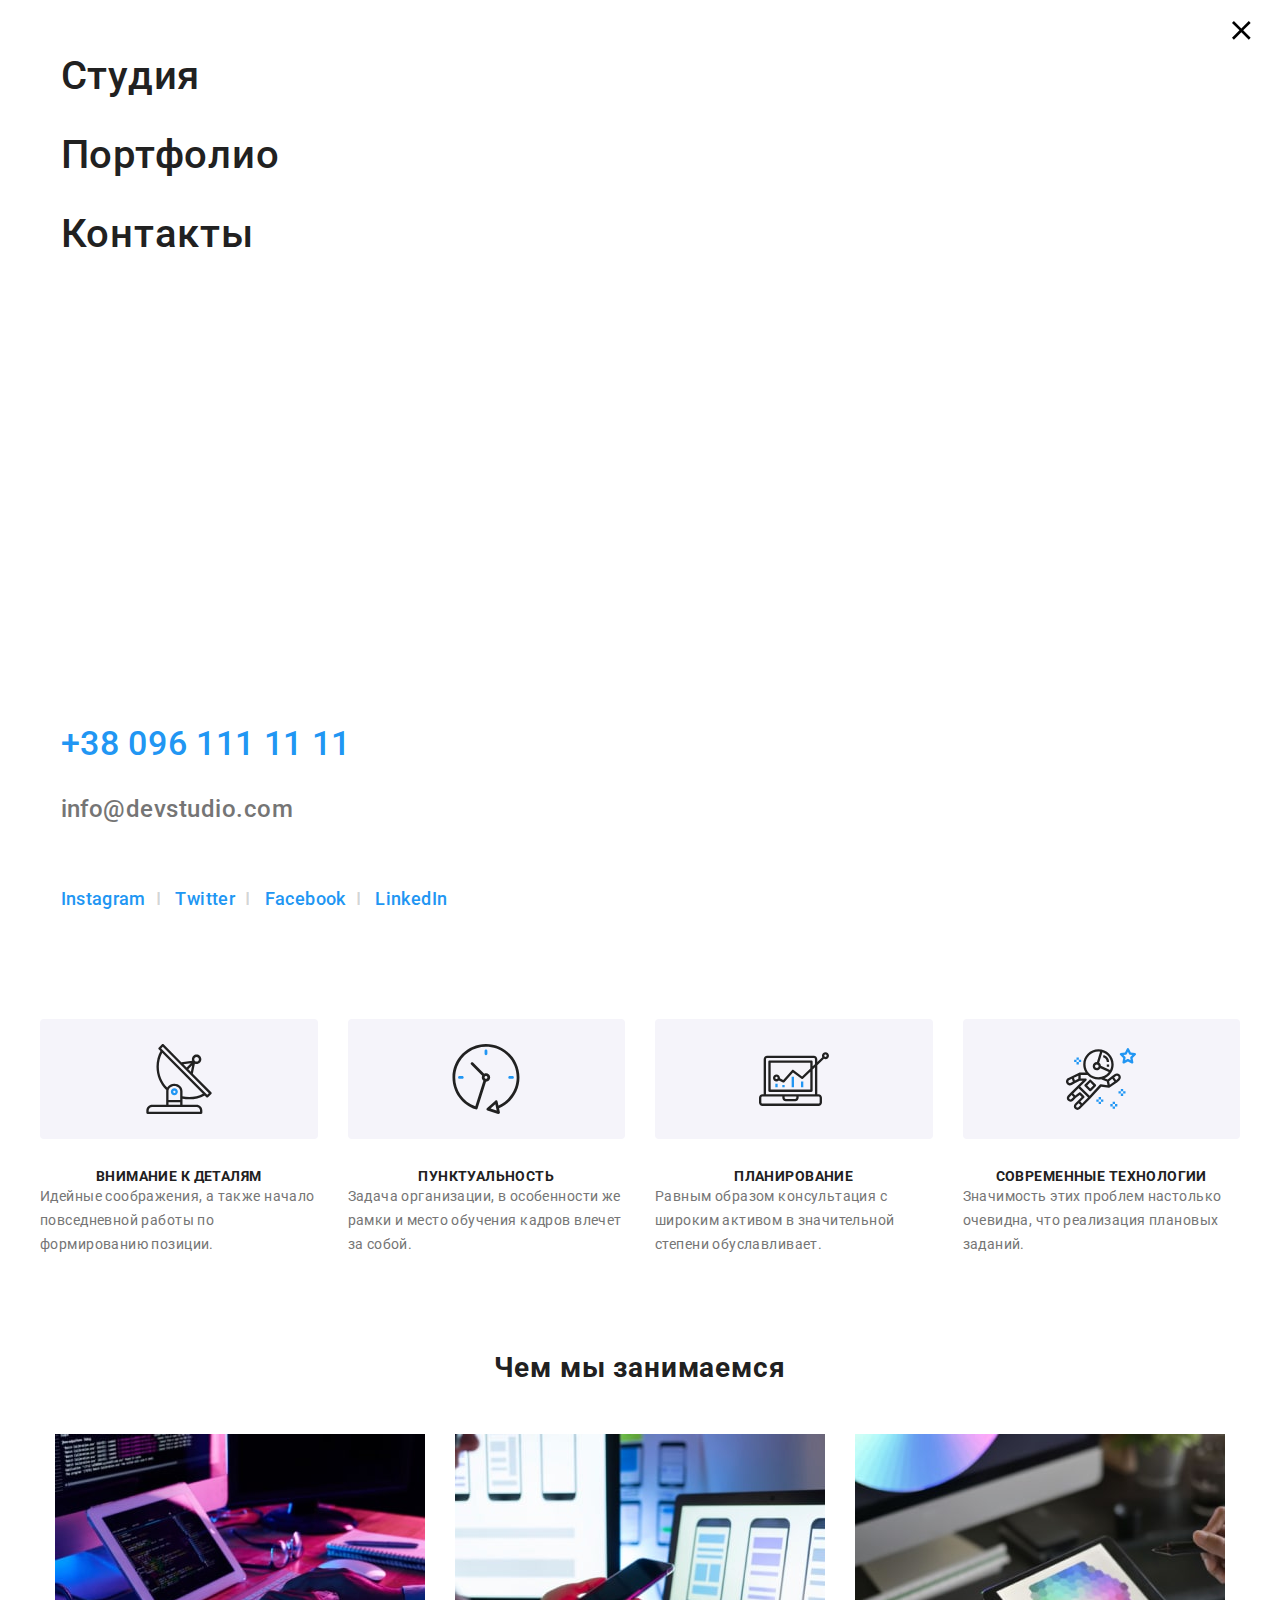
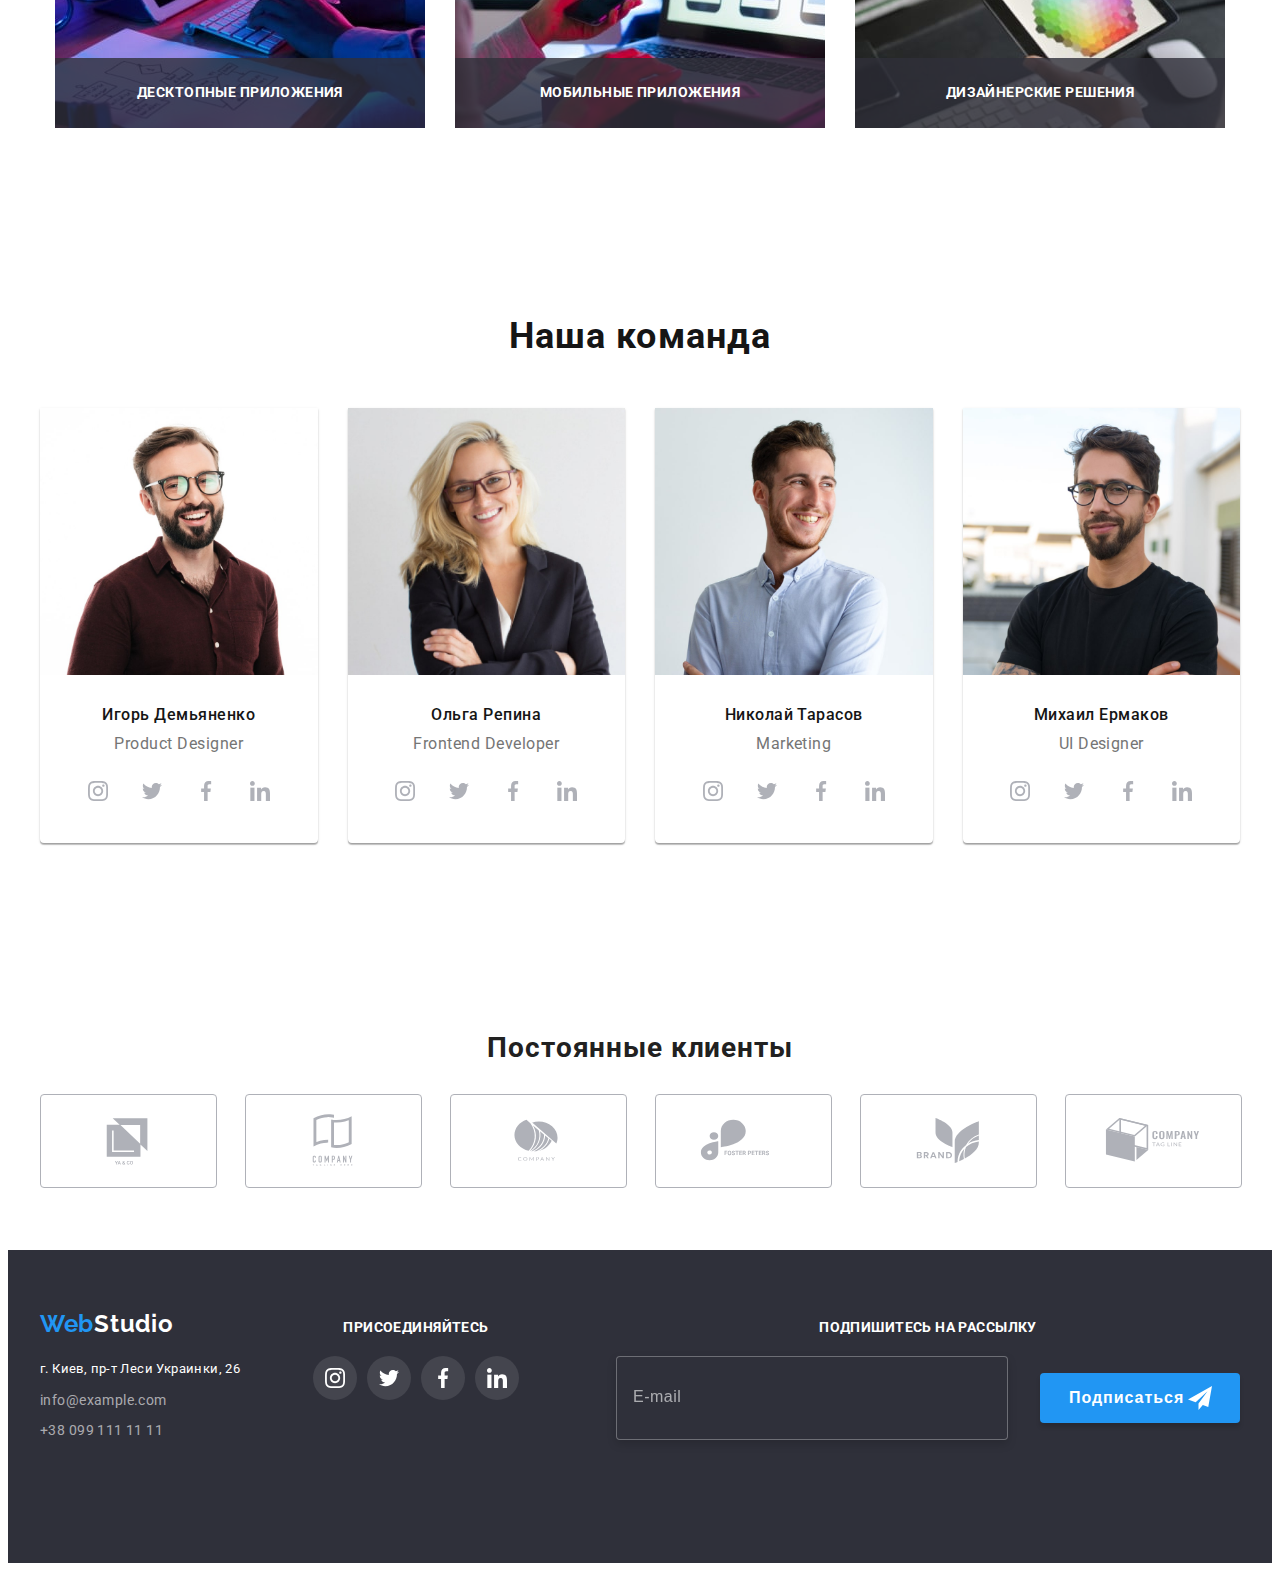
==== commit e6e8cddf: "02.09" ====
--- a/index.html
+++ b/index.html
@@ -72,47 +72,60 @@
           ></use>
         </svg></button>
       </div>
-      <div class="mob-menu">
-        <button class="menu-close" type="button">X</button>
-        <nav>
-          <ul class="mob-menu-nav list">
-            <li class="mob-menu-nav-item">
-              <a
-                href="./index.html"
-                class="mob-menu-nav-link "
-                >Студия</a
+      <div class="mob-menu is-hidden">
+        <div class="container">
+          <div class="mob-menu-top">
+            <button class="menu-close" type="button">
+              <svg class="modal-menu-open" width="40" height="40">
+                <use
+                  href="./img/symbol-defs-close-modal.svg#icon-close_40px"
+                ></use>
+              </svg>
+            </button>
+            <nav>
+              <ul class="mob-menu-nav list">
+                <li class="mob-menu-nav-item">
+                  <a
+                    href="./index.html"
+                    class="mob-menu-nav-link "
+                    >Студия</a
+                  >
+                </li>
+                <li class="mob-menu-nav-item">
+                  <a href="./portfolio.html" class="mob-menu-nav-link"
+                    >Портфолио</a
+                  >
+                </li>
+                <li class="mob-menu-nav-item">
+                  <a href="" class="mob-menu-nav-link">Контакты</a>
+                </li>
+              </ul>
+            </nav>
+          </div>
+        <div class="mob-menu-bottom">
+          <ul class="mob-menu-cont list">
+            <li class="mob-menu-cont-item">
+              <a href="tel:+380961111111" class="mob-menu-tel-link">
+                
+                +38 096 111 11 11</a
               >
             </li>
-            <li class="mob-menu-nav-item">
-              <a href="./portfolio.html" class="mob-menu-nav-link"
-                >Портфолио</a
+            <li class="mob-menu-cont-item">
+              <a href="mailto:info@devstudio.com" class="mob-menu-post-link">
+                
+                info@devstudio.com</a
               >
             </li>
-            <li class="mob-menu-nav-item">
-              <a href="" class="mob-menu-nav-link">Контакты</a>
-            </li>
-          </ul>
-        </nav>
-        <ul class="mob-menu-cont list">
-          <li class="mob-menu-cont-item">
-            <a href="tel:+380961111111" class="mob-menu-cont-link">
-              
-              +38 096 111 11 11</a
-            >
-          </li>
-          <li class="mob-menu-cont-item">
-            <a href="mailto:info@devstudio.com" class="mob-menu-cont-link">
-              
-              info@devstudio.com</a
-            >
-          </li>
-        </ul>
-        <ul class="mob-menu-soc">
-          <li class="mob-menu-item"><a href="" class="mob-menu-soc-link">Instagram</a></li>
-          <li class="mob-menu-item"><a href="" class="mob-menu-soc-link"><span class="i">I</span> Twitter</a></li>
-          <li class="mob-menu-item"><a href="" class="mob-menu-soc-link"><span class="i">I</span> Facebook</a></li>
-          <li class="mob-menu-item"><a href="" class="mob-menu-soc-link"><span class="i">I</span> LinkedIn</a></li>
-        </ul>
+          </ul>
+          <ul class="mob-menu-soc list">
+            <li class="mob-menu-item"><a href="" class="mob-menu-soc-link">Instagram</a></li>
+            <li class="mob-menu-item"><a href="" class="mob-menu-soc-link"><span class="i">I</span> Twitter</a></li>
+            <li class="mob-menu-item"><a href="" class="mob-menu-soc-link"><span class="i">I</span> Facebook</a></li>
+            <li class="mob-menu-item"><a href="" class="mob-menu-soc-link"><span class="i">I</span> LinkedIn</a></li>
+          </ul>
+        </div>
+        
+      </div>
       </div>
     </header>
     <main>
@@ -658,5 +671,6 @@
     </div>
 
     <script src="./JS/modal.js"></script>
+    <script src="./JS/menu.js"></script>
   </body>
 </html>
--- a/css/main.min.css
+++ b/css/main.min.css
@@ -1 +1 @@
-p,h1,h2,h3,h4,h5,h6{margin:0}ul{margin:0;padding-left:0}address{font-style:normal}a{color:currentColor}body{font-family:var(--main-font)}img,svg{display:block;max-width:100%;height:auto}.list{list-style:none}.container{max-width:1200px;margin-left:auto;margin-right:auto;padding-left:15px;padding-right:15px}@media screen and (min-width: 480px){.container{max-width:480px}}@media screen and (min-width: 768px){.container{max-width:768px}}@media screen and (min-width: 1200px){.container{max-width:1200px}}.section{padding-top:60px;padding-bottom:60px}@media screen and (min-width: 1200px){.section{padding-top:94px;padding-bottom:94px}}.section__title{font-weight:700;font-size:28px;line-height:1.18;text-align:center;letter-spacing:.03em;color:#212121}.backdrop{position:fixed;top:0;left:0;width:100%;height:100%;background:rgba(0,0,0,.2);transition:opacity 250ms cubic-bezier(0.4, 0, 0.2, 1),visibility 250ms cubic-bezier(0.4, 0, 0.2, 1)}.backdrop.is-hidden{opacity:0;pointer-events:none;visibility:hidden}.backdrop.is-hidden .modal{transform:translate(-50%, -50%) scale(0)}.modal{position:absolute;top:50%;left:50%;transform:translate(-50%, -50%) scale(1);transition:transform 250ms cubic-bezier(0.4, 0, 0.2, 1);width:528px;min-height:581px;background-color:#fff;border-radius:5px;padding:40px}.modal-field{margin-bottom:10px}.modal-field-coment{margin-bottom:20px}.modal-titel{font-weight:700;font-size:20px;line-height:1.15;text-align:center;letter-spacing:.03em;color:#212121;margin-bottom:12px}.modal-input{width:100%;height:40px;border:1px solid rgba(33,33,33,.2);border-radius:4px;margin-top:4px;padding-left:42px;outline:rgba(0,0,0,0);transition:border 250ms cubic-bezier(0.4, 0, 0.2, 1)}.modal-input:focus{border:1px solid #2196f3}.modal-input:focus+.input-icon{fill:var(--accent-color)}.modal-coment{display:block;width:100%;height:120px;margin-top:4px;border:1px solid rgba(33,33,33,.2);border-radius:4px;resize:none;padding:12px 16px;outline:rgba(0,0,0,0);transition:border 250ms cubic-bezier(0.4, 0, 0.2, 1)}.modal-coment:focus{border:1px solid #2196f3}.modal-coment::placeholder{font-size:12px;line-height:1.17;letter-spacing:.01em;color:rgba(117,117,117,.5)}.modal-close{width:18px;height:18px;fill:#000;display:flex;align-items:center;justify-content:center;transition:fill 250ms cubic-bezier(0.4, 0, 0.2, 1)}.modal-button{font-weight:700;font-size:16px;line-height:1.88;display:flex;align-items:center;text-align:center;letter-spacing:.06em;color:var(--primary-white-color);background-color:var(--accent-color);display:block;margin:30px auto 0;box-shadow:0px 4px 4px rgba(0,0,0,.15);border-radius:4px;border-width:0;padding:10px 32px;cursor:pointer}.modal-button-close{position:absolute;right:8px;top:8px;width:30px;height:30px;background-color:rgba(0,0,0,0);color:#000;border-radius:50%;border:1px solid rgba(0,0,0,.1);cursor:pointer}.modal-button-close:hover .modal-close,.modal-button-close:focus .modal-close{fill:var(--accent-color)}.input-wrap{position:relative}.input-icon{position:absolute;left:12px;top:50%;transform:translateY(-50%);transition:fill 250ms cubic-bezier(0.4, 0, 0.2, 1)}.label-name{font-size:12px;line-height:1.17;letter-spacing:.01em;color:var(--primary-grey-color)}.check-text{display:flex;align-items:center;justify-content:center;font-size:14px;line-height:1.71;letter-spacing:.03em;color:#757575}.check-text span{display:flex;align-items:center;justify-content:center;border:1px solid #212121;border-radius:2px;width:16px;height:15px;margin-right:8px;transition:background-color 250ms cubic-bezier(0.4, 0, 0.2, 1),fill 250ms cubic-bezier(0.4, 0, 0.2, 1)}.modal-checkbox:checked+.check-text span{background-color:var(--accent-color);border:none}.modal-checkbox:focus+.check-text span{border-color:var(--accent-color)}.check-icon{fill:rgba(0,0,0,0)}.modal-checkbox:checked+.check-text .check-icon{fill:var(--primary-white-color)}.check-link{font-size:14px;line-height:1.71;letter-spacing:.03em;text-decoration-line:underline;color:var(--accent-color)}.menu__logo{font-family:var(--second-font);color:var(--primary-text-color);font-weight:700;font-size:24px;line-height:1.16;letter-spacing:.03em;text-decoration:none;font-weight:700;letter-spacing:.03em;margin-top:16px;margin-bottom:16px}@media screen and (min-width: 768px){.menu__logo{margin-top:26px;margin-bottom:26px}}@media screen and (min-width: 1200px){.menu__logo{margin-top:24px;margin-bottom:25px;font-size:26px;line-height:1.19;letter-spacing:.03em}}.menu__logo-web{color:var(--accent-color)}.visually-hidden{position:absolute;white-space:nowrap;width:1px;height:1px;overflow:hidden;border:0;padding:0;clip:rect(0 0 0 0);clip-path:inset(50%);margin:-1px}:root{--primary-text-color: rgba(21, 21, 21, 1);--primary-white-color: #ffffff;--accent-color: #2196F3;--primary-grey-color: #757575;--primary-icon-color: #AFB1B8;--main-font: Roboto, sans-serif;--second-font: Raleway, cursive}.header{background-color:var(--primary-white-color);border-bottom:1px solid #ececec}@media screen and (min-width: 480px){.header .container{display:flex}}@media screen and (min-width: 1200px){.header .container{flex-direction:column}}.menu{display:flex;align-items:center}.menu-open{margin-left:auto;background-color:rgba(0,0,0,0);border:none;width:40px;height:40px;padding:0;margin-top:10px;margin-bottom:10px}@media screen and (min-width: 768px){.menu-open{display:none}}@media screen and (min-width: 1200px){.menu-open{display:none}}.modal-menu-open{width:100%;fill:#000}.navigation{display:none;font-weight:500;font-size:14px;line-height:1.14;letter-spacing:.02em;color:var(--primary-text-color);margin-left:93px}@media screen and (min-width: 768px){.navigation{display:flex;align-items:baseline}}@media screen and (min-width: 1200px){.navigation{display:flex}}.navigation .navigation__item{margin-right:50px}.navigation .navigation__item:last-child{margin-right:0}.navigation__link{display:block;color:var(--primary-text-color);text-decoration:none;padding-top:32px;padding-bottom:32px;transition:color 250ms cubic-bezier(0.4, 0, 0.2, 1),visibility 250ms cubic-bezier(0.4, 0, 0.2, 1)}.navigation__link:hover,.navigation__link:focus{color:var(--accent-color)}.navigation__link--current{position:relative}.navigation__link--current::after{content:"";position:absolute;width:100%;height:4px;border-radius:2px;background-color:var(--accent-color);left:0;bottom:-1px}.contact{display:none;margin-left:auto}@media screen and (min-width: 768px){.contact{display:flex;flex-wrap:wrap;gap:10px;margin-left:84px}}@media screen and (min-width: 1200px){.contact{display:flex;margin-left:auto}}.contact__link{display:block;font-weight:500;font-size:14px;line-height:1.14;letter-spacing:.02em;color:var(--primary-grey-color);text-decoration:none;margin-left:auto;padding-top:32px;padding-bottom:32px;display:flex;align-items:center;transition:color 250ms cubic-bezier(0.4, 0, 0.2, 1),visibility 250ms cubic-bezier(0.4, 0, 0.2, 1)}@media screen and (min-width: 768px){.contact__link{padding-top:0;padding-bottom:0;font-size:12px;line-height:1.17}}@media screen and (min-width: 1200px){.contact__link{padding-top:32px;padding-bottom:32px}}.contact__link:hover,.contact__link:focus{color:var(--accent-color)}@media screen and (min-width: 1200px){.contact .contact__item+.contact__item{margin-left:50px}}.contact .item:last-child{margin-right:0}.contact__icon{fill:currentColor;margin-right:10px;align-items:center;transition:fill 2500ms cubic-bezier(0.4, 0, 0.2, 1),visibility 250ms cubic-bezier(0.4, 0, 0.2, 1)}.contact__icon:hover{fill:var(--accent-color)}.contact__icon:focus{fill:var(--accent-color)}.hero{max-width:1600px;height:600px;margin-left:auto;margin-right:auto;background-color:#2f303a;padding:118px 60px;background-image:linear-gradient(to right, rgba(47, 48, 58, 0.4), rgba(47, 48, 58, 0.4)),url(../img/bg-img-tel-min.jpg);background-repeat:no-repeat;background-position:center;background-size:cover}@media(min-device-pixel-ratio: 2),(min-resolution: 192dpi),(min-resolution: 2dppx){.hero{background-image:linear-gradient(to right, rgba(47, 48, 58, 0.4), rgba(47, 48, 58, 0.4)),url(../img/bg-img-tel-2x.jpg)}}@media screen and (min-width: 768px){.hero{padding:118px 204px;background-image:linear-gradient(to right, rgba(47, 48, 58, 0.4), rgba(47, 48, 58, 0.4)),url(../img/bg-img-tablet-min.jpg)}}@media screen and (min-width: 768px)and (min-device-pixel-ratio: 2),screen and (min-width: 768px)and (min-resolution: 192dpi),screen and (min-width: 768px)and (min-resolution: 2dppx){.hero{background-image:linear-gradient(to right, rgba(47, 48, 58, 0.4), rgba(47, 48, 58, 0.4)),url(../img/bg-img-tab-2x.jpg)}}@media screen and (min-width: 1200px){.hero{background-image:linear-gradient(to right, rgba(47, 48, 58, 0.4), rgba(47, 48, 58, 0.4)),url(../img/Img17-des.jpg)}}@media screen and (min-width: 1200px)and (min-device-pixel-ratio: 2),screen and (min-width: 1200px)and (min-resolution: 192dpi),screen and (min-width: 1200px)and (min-resolution: 2dppx){.hero{background-image:linear-gradient(to right, rgba(47, 48, 58, 0.4), rgba(47, 48, 58, 0.4)),url(../img/bg-img-des-2x.jpg)}}.hero__title{font-weight:900;font-size:24px;line-height:1.62;text-align:center;letter-spacing:.06em;text-transform:uppercase;color:var(--primary-white-color);max-width:360px;margin-right:auto;margin-left:auto}@media screen and (min-width: 768px){.hero__title{max-width:360px}}@media screen and (min-width: 1200px){.hero__title{font-size:44px;line-height:1.36;max-width:696px}}.hero__button{font-weight:700;font-size:16px;line-height:1.88;display:flex;align-items:center;text-align:center;letter-spacing:.06em;color:var(--primary-white-color);background-color:var(--accent-color);display:block;margin:30px auto 0;box-shadow:0px 4px 4px rgba(0,0,0,.15);border-radius:4px;border-width:0;padding:10px 32px;cursor:pointer}.features{display:flex;flex-wrap:wrap;gap:30px}.features__item{width:100%}@media screen and (min-width: 768px){.features__item{width:calc((100% - 30px)/2)}}@media screen and (min-width: 1200px){.features__item{width:calc((100% - 90px)/4)}}.features__title{font-weight:700;font-size:14px;line-height:1.14;text-align:center;letter-spacing:.03em;text-transform:uppercase;color:#212121}.features__text{font-size:14px;line-height:1.71;letter-spacing:.03em;color:var(--primary-grey-color)}.features__box{background:#f5f4fa;border-radius:4px;display:flex;width:100%;height:120px;align-items:center;justify-content:center;margin-bottom:30px}.work{display:none}@media screen and (min-width: 1200px){.work{display:flex;margin-top:50px}}.work__item{margin-right:30px;position:relative}.work__item:last-child{margin-right:0}.work__img-title{display:flex;align-items:center;justify-content:center;position:absolute;width:100%;height:70px;background:rgba(47,48,58,.8);font-weight:700;font-size:14px;line-height:1.14;letter-spacing:.03em;text-transform:uppercase;color:#fff;bottom:0}.section--no-pading-top{padding-top:0;display:none}@media screen and (min-width: 1200px){.section--no-pading-top{display:flex}}.section__team--another-bg{background-color:#f5f4fa}.team__list{display:flex;flex-wrap:wrap;gap:30px}.team__link{background-color:var(--primary-white-color);box-shadow:0px 1px 3px rgba(0,0,0,.12),0px 1px 1px rgba(0,0,0,.14),0px 2px 1px rgba(0,0,0,.2);border-radius:0px 0px 4px 4px;margin-right:auto;margin-left:auto}@media screen and (min-width: 768px){.team__link{width:calc((100% - 30px)/2)}}@media screen and (min-width: 1200px){.team__link{width:calc((100% - 90px)/4)}}.team__title{font-weight:700;font-size:36px;line-height:1.16;text-align:center;letter-spacing:.03em;color:var(--primary-text-color);margin-bottom:50px}.team__name{font-weight:500;font-size:16px;line-height:1.19;text-align:center;letter-spacing:.03em;color:var(--primary-text-color);margin-bottom:10px}.team__text{font-size:16px;line-height:1.19;text-align:center;letter-spacing:.03em;color:var(--primary-grey-color);margin-bottom:16px}.team__soc{display:flex;justify-content:center;gap:10px}.team__soc-link{width:44px;height:44px;border-radius:50%;background-color:var(--primary-white-color);display:flex;align-items:center;justify-content:center;color:var(--primary-icon-color);transition:color 250ms cubic-bezier(0.4, 0, 0.2, 1),visibility 250ms cubic-bezier(0.4, 0, 0.2, 1),background-color 250ms cubic-bezier(0.4, 0, 0.2, 1)}.team__soc-link:hover{background-color:var(--accent-color);color:var(--primary-white-color)}.team__soc-link:focus{background-color:var(--accent-color);color:var(--primary-white-color)}.team__soc-icon{fill:currentColor}.team__name-text{padding-top:30px;padding-bottom:30px}.customers{display:flex;flex-wrap:wrap;gap:30px}.customers__item{width:calc((100% - 30px)/2);height:92px}@media screen and (min-width: 768px){.customers__item{width:calc((100% - 60px)/3)}}@media screen and (min-width: 1200px){.customers__item{width:calc((100% - 150px)/6)}}.customers__icon{fill:currentColor}.customers__link{width:100%;height:100%;display:flex;align-items:center;justify-content:center;margin-top:30px;border:1px solid #afb1b8;border-radius:4px;color:#afb1b8;transition:color 250ms cubic-bezier(0.4, 0, 0.2, 1),visibility 250ms cubic-bezier(0.4, 0, 0.2, 1),border 250ms cubic-bezier(0.4, 0, 0.2, 1)}.customers__link:hover,.customers__link:focus{color:var(--accent-color);border:1px solid #2196f3}.footer{background:#2f303a;padding-bottom:60px;padding-top:60px;flex-wrap:wrap}@media screen and (min-width: 768px){.footer .container{display:flex;flex-wrap:wrap;align-items:baseline}}@media screen and (min-width: 1200px){.footer .container{display:flex;align-items:baseline}}.footer-nav{margin-bottom:9px}.footer-contacts{margin-bottom:6px}.footer-contacts:last-child{margin-bottom:0}.footer-soc{flex-grow:1;margin-top:60px;text-align:center;margin-bottom:60px}@media screen and (min-width: 768px){.footer-soc{margin-right:89px;margin-left:165px;margin-bottom:0;margin-top:0}}@media screen and (min-width: 1200px){.footer-soc{margin-right:0;margin-left:0;margin-bottom:0}}.footer-soc-title{font-weight:700;font-size:14px;line-height:1.14;letter-spacing:.03em;text-transform:uppercase;color:var(--primary-white-color);margin-bottom:20px}.footer-soc-list{display:flex;justify-content:center;gap:10px}.footer-soc-link{width:44px;height:44px;border-radius:50%;background:rgba(255,255,255,.1);display:flex;align-items:center;justify-content:center;color:var(--primary-white-color)}.footer-soc-icon{width:20px;height:20px;display:flex;align-items:center;justify-content:center;fill:currentColor}.footer-addres{margin-top:20px}.footer-addres-nav{font-size:13px;line-height:1.71;text-align:center;letter-spacing:.03em;color:var(--primary-white-color);text-decoration:none;cursor:default;transition:color 250ms cubic-bezier(0.4, 0, 0.2, 1),visibility 250ms cubic-bezier(0.4, 0, 0.2, 1)}.footer-addres-nav:hover,.footer-addres-nav:focus{color:var(--accent-color)}.footer-addres-contacts{font-size:14px;line-height:1.71;letter-spacing:.03em;text-align:center;color:rgba(255,255,255,.6);text-decoration:none;cursor:default;transition:color 250ms cubic-bezier(0.4, 0, 0.2, 1),visibility 250ms cubic-bezier(0.4, 0, 0.2, 1)}.footer-addres-contacts:hover,.footer-addres-contacts:focus{color:var(--accent-color)}@media screen and (min-width: 768px){.footer-subscribe{margin-left:auto;margin-right:auto}}@media screen and (min-width: 1200px){.footer-subscribe{margin-left:94px}}.footer-subscribe-title{font-weight:700;font-size:14px;line-height:1.14;letter-spacing:.03em;text-align:center;text-transform:uppercase;color:#fff;margin-bottom:20px}.footer-subscribe-icon{position:absolute;fill:var(--primary-white-color);right:28px;top:50%;transform:translateY(-50%)}.footer-wrap{display:flex;align-items:center;flex-wrap:wrap;gap:20px}@media screen and (min-width: 1200px){.footer-wrap{flex-wrap:nowrap}}.footer-input{width:100%;height:50px;border:1px solid rgba(255,255,255,.3);filter:drop-shadow(0px 4px 4px rgba(0, 0, 0, 0.15));border-radius:4px;background-color:#2f303a;padding:16px;color:var(--primary-white-color)}@media screen and (min-width: 1200px){.footer-input{margin-right:12px;width:358px}}.footer-input::checked{border:none}.footer-input::placeholder{font-size:16px;line-height:1.25;display:flex;align-items:center;letter-spacing:.03em;color:rgba(255,255,255,.6)}.footer-button{position:relative;width:200px;height:50px;font-weight:700;font-size:16px;line-height:1.88;display:flex;align-items:center;text-align:center;letter-spacing:.06em;color:var(--primary-white-color);background-color:var(--accent-color);display:block;box-shadow:0px 4px 4px rgba(0,0,0,.15);border-radius:4px;border-width:0;padding:10px 62px 10px 29px;cursor:pointer;margin-left:auto;margin-right:auto}@media screen and (min-width: 1200px){.footer-button{margin-right:0;margin-left:0}}.footer-item-link{width:100%;height:100%;display:flex;align-items:center;justify-content:center;border-radius:50%;transition:background-color 250ms cubic-bezier(0.4, 0, 0.2, 1),visibility 250ms cubic-bezier(0.4, 0, 0.2, 1)}.footer-item-link:hover,.footer-item-link:focus{background-color:var(--accent-color)}.footer-nav-soc{flex-wrap:wrap;text-align:center;margin-right:124px;margin-left:124px}@media screen and (min-width: 768px){.footer-nav-soc{margin-left:76px;margin-right:0;text-align:center;margin-bottom:60px}}@media screen and (min-width: 1200px){.footer-nav-soc{margin-left:0;margin-right:70px;text-align:start}}.logo-footer{font-family:var(--second-font);color:var(--primary-white-color);text-decoration:none;cursor:default;font-weight:700;font-size:24px;line-height:1.16;text-align:center;letter-spacing:.03em}.logo-footer-web{color:var(--accent-color)}.portfolio{background-color:var(--primary-white-color);width:1200px;padding-left:15px;padding-right:15px;margin-left:auto;margin-right:auto}.filter{margin-bottom:40px;display:flex;justify-content:start;flex-wrap:wrap;gap:15px 8px}@media screen and (min-width: 768px){.filter{justify-content:center;margin-bottom:30px}}@media screen and (min-width: 1200px){.filter{justify-content:center;margin-bottom:50px}}.filter .item:last-child{margin-right:0}.filter-button{font-style:normal;font-weight:500;font-size:16px;line-height:1.62;text-align:center;letter-spacing:.03em;color:var(--primary-text-color);background-color:#f5f4fa;text-decoration:none;width:max-content;cursor:pointer;border:none;border-radius:4px;padding:6px 22px;transition:color 250ms cubic-bezier(0.4, 0, 0.2, 1),background-color 250ms cubic-bezier(0.4, 0, 0.2, 1),visibility 250ms cubic-bezier(0.4, 0, 0.2, 1),box-shadow 250ms cubic-bezier(0.4, 0, 0.2, 1)}.filter-button:hover,.filter-button:focus{box-shadow:0px 3px 1px rgba(0,0,0,.1),0px 1px 2px rgba(0,0,0,.08),0px 2px 2px rgba(0,0,0,.12);color:var(--primary-white-color);background-color:var(--accent-color)}.portfolio-list{margin-bottom:30px;position:relative}@media screen and (min-width: 768px){.portfolio-list{width:calc((100% - 30px)/2)}}@media screen and (min-width: 1200px){.portfolio-list{width:calc((100% - 60px)/3)}}.portfolio-list:nth-child(3n){margin-right:0}.portfolio-list:nth-last-child(-n+3){margin-bottom:0}.portfolio-img{display:flex;flex-wrap:wrap;gap:30px;width:100%}.portfolio-img-link{display:block;text-decoration:none;transition:box-shadow 250ms cubic-bezier(0.4, 0, 0.2, 1)}.portfolio-img-link:hover .portfolio-img-top-text{transform:translateY(0)}.portfolio-img-link:focus .portfolio-img-top-text{transform:translateY(0)}.portfolio-img-link:hover,.portfolio-img-link:focus{box-shadow:0px 1px 1px rgba(0,0,0,.12),0px 4px 4px rgba(0,0,0,.06),1px 4px 6px rgba(0,0,0,.16)}.portfolio-img-wrap{position:relative;overflow:hidden}.portfolio-item{font-style:normal;font-weight:700;font-size:18px;line-height:2;letter-spacing:.06em;color:var(--primary-text-color);margin-bottom:4px}.portfolio-text{font-size:16px;line-height:1.88;letter-spacing:.03em;color:var(--primary-grey-color)}.div-item-text{padding-top:20px;border-bottom:1px solid #ececec;border-left:1px solid #ececec;border-right:1px solid #ececec;padding-bottom:20px;padding-left:24px;padding-right:24px}.portfolio-img-top-text{position:absolute;top:0;left:0;height:100%;font-weight:400;font-size:18px;line-height:1.56;letter-spacing:.03em;color:#fff;padding:63px 24px;background:rgba(33,150,243,.9);transform:translateY(100%);transition:transform 250ms cubic-bezier(0.4, 0, 0.2, 1);overflow:auto}/*# sourceMappingURL=main.min.css.map */+p,h1,h2,h3,h4,h5,h6{margin:0}ul{margin:0;padding-left:0}address{font-style:normal}a{color:currentColor}body{font-family:var(--main-font)}img,svg{display:block;max-width:100%;height:auto}.list{list-style:none}.container{max-width:1200px;margin-left:auto;margin-right:auto;padding-left:15px;padding-right:15px}@media screen and (min-width: 480px){.container{max-width:480px}}@media screen and (min-width: 768px){.container{max-width:768px}}@media screen and (min-width: 1200px){.container{max-width:1200px}}.section{padding-top:60px;padding-bottom:60px}@media screen and (min-width: 1200px){.section{padding-top:94px;padding-bottom:94px}}.section__title{font-weight:700;font-size:28px;line-height:1.18;text-align:center;letter-spacing:.03em;color:#212121}.backdrop{position:fixed;top:0;left:0;width:100%;height:100%;background:rgba(0,0,0,.2);transition:opacity 250ms cubic-bezier(0.4, 0, 0.2, 1),visibility 250ms cubic-bezier(0.4, 0, 0.2, 1)}.backdrop.is-hidden{opacity:0;pointer-events:none;visibility:hidden}.backdrop.is-hidden .modal{transform:translate(-50%, -50%) scale(0)}.modal{position:absolute;top:50%;left:50%;transform:translate(-50%, -50%) scale(1);transition:transform 250ms cubic-bezier(0.4, 0, 0.2, 1);width:528px;min-height:581px;background-color:#fff;border-radius:5px;padding:40px}.modal-field{margin-bottom:10px}.modal-field-coment{margin-bottom:20px}.modal-titel{font-weight:700;font-size:20px;line-height:1.15;text-align:center;letter-spacing:.03em;color:#212121;margin-bottom:12px}.modal-input{width:100%;height:40px;border:1px solid rgba(33,33,33,.2);border-radius:4px;margin-top:4px;padding-left:42px;outline:rgba(0,0,0,0);transition:border 250ms cubic-bezier(0.4, 0, 0.2, 1)}.modal-input:focus{border:1px solid #2196f3}.modal-input:focus+.input-icon{fill:var(--accent-color)}.modal-coment{display:block;width:100%;height:120px;margin-top:4px;border:1px solid rgba(33,33,33,.2);border-radius:4px;resize:none;padding:12px 16px;outline:rgba(0,0,0,0);transition:border 250ms cubic-bezier(0.4, 0, 0.2, 1)}.modal-coment:focus{border:1px solid #2196f3}.modal-coment::placeholder{font-size:12px;line-height:1.17;letter-spacing:.01em;color:rgba(117,117,117,.5)}.modal-close{width:18px;height:18px;fill:#000;display:flex;align-items:center;justify-content:center;transition:fill 250ms cubic-bezier(0.4, 0, 0.2, 1)}.modal-button{font-weight:700;font-size:16px;line-height:1.88;display:flex;align-items:center;text-align:center;letter-spacing:.06em;color:var(--primary-white-color);background-color:var(--accent-color);display:block;margin:30px auto 0;box-shadow:0px 4px 4px rgba(0,0,0,.15);border-radius:4px;border-width:0;padding:10px 32px;cursor:pointer}.modal-button-close{position:absolute;right:8px;top:8px;width:30px;height:30px;background-color:rgba(0,0,0,0);color:#000;border-radius:50%;border:1px solid rgba(0,0,0,.1);cursor:pointer}.modal-button-close:hover .modal-close,.modal-button-close:focus .modal-close{fill:var(--accent-color)}.input-wrap{position:relative}.input-icon{position:absolute;left:12px;top:50%;transform:translateY(-50%);transition:fill 250ms cubic-bezier(0.4, 0, 0.2, 1)}.label-name{font-size:12px;line-height:1.17;letter-spacing:.01em;color:var(--primary-grey-color)}.check-text{display:flex;align-items:center;justify-content:center;font-size:14px;line-height:1.71;letter-spacing:.03em;color:#757575}.check-text span{display:flex;align-items:center;justify-content:center;border:1px solid #212121;border-radius:2px;width:16px;height:15px;margin-right:8px;transition:background-color 250ms cubic-bezier(0.4, 0, 0.2, 1),fill 250ms cubic-bezier(0.4, 0, 0.2, 1)}.modal-checkbox:checked+.check-text span{background-color:var(--accent-color);border:none}.modal-checkbox:focus+.check-text span{border-color:var(--accent-color)}.check-icon{fill:rgba(0,0,0,0)}.modal-checkbox:checked+.check-text .check-icon{fill:var(--primary-white-color)}.check-link{font-size:14px;line-height:1.71;letter-spacing:.03em;text-decoration-line:underline;color:var(--accent-color)}.menu__logo{font-family:var(--second-font);color:var(--primary-text-color);font-weight:700;font-size:24px;line-height:1.16;letter-spacing:.03em;text-decoration:none;font-weight:700;letter-spacing:.03em;margin-top:16px;margin-bottom:16px}@media screen and (min-width: 768px){.menu__logo{margin-top:26px;margin-bottom:26px}}@media screen and (min-width: 1200px){.menu__logo{margin-top:24px;margin-bottom:25px;font-size:26px;line-height:1.19;letter-spacing:.03em}}.menu__logo-web{color:var(--accent-color)}.visually-hidden{position:absolute;white-space:nowrap;width:1px;height:1px;overflow:hidden;border:0;padding:0;clip:rect(0 0 0 0);clip-path:inset(50%);margin:-1px}:root{--primary-text-color: rgba(21, 21, 21, 1);--primary-white-color: #ffffff;--accent-color: #2196F3;--primary-grey-color: #757575;--primary-icon-color: #AFB1B8;--main-font: Roboto, sans-serif;--second-font: Raleway, cursive}.header{background-color:var(--primary-white-color);border-bottom:1px solid #ececec}@media screen and (min-width: 480px){.header .container{display:flex}}@media screen and (min-width: 1200px){.header .container{flex-direction:column}}.menu{display:flex;align-items:center}.menu-open{margin-left:auto;background-color:rgba(0,0,0,0);border:none;width:40px;height:40px;padding:0;margin-top:10px;margin-bottom:10px}@media screen and (min-width: 768px){.menu-open{display:none}}@media screen and (min-width: 1200px){.menu-open{display:none}}.modal-menu-open{width:100%;fill:#000;transition:fill 250ms cubic-bezier(0.4, 0, 0.2, 1),visibility 250ms cubic-bezier(0.4, 0, 0.2, 1)}.modal-menu-open:hover,.modal-menu-open:focus{fill:var(--accent-color)}.mob-menu{position:fixed;z-index:2;width:100vw;height:100vh;background-color:#fff;top:0;padding-top:10px;padding-bottom:48px}@media screen and (min-width: 480px){.mob-menu .container{display:flex;flex-direction:column;height:100%;justify-content:space-between;overflow:auto;padding-left:40px}}.menu-close{display:block;margin-left:auto;background-color:rgba(0,0,0,0);border:none;padding:0;margin-bottom:2px}.mob-menu-nav-item{margin-bottom:32px}.mob-menu-nav-link{font-weight:500;font-size:40px;line-height:1.18;letter-spacing:.02em;color:#212121;text-decoration:none;transition:color 250ms cubic-bezier(0.4, 0, 0.2, 1),visibility 250ms cubic-bezier(0.4, 0, 0.2, 1)}.mob-menu-nav-link:hover,.mob-menu-nav-link:focus{color:var(--accent-color)}.mob-menu-cont{margin-bottom:64px}.mob-menu-cont-item{margin-bottom:32px}.mob-menu-tel-link{font-weight:500;font-size:34px;line-height:1.25;letter-spacing:.02em;color:#2196f3;text-decoration:none}.mob-menu-post-link{font-weight:500;font-size:24px;line-height:1.16;letter-spacing:.02em;color:#757575;text-decoration:none}.mob-menu-soc{display:flex;gap:10px}.mob-menu-soc-link{font-weight:500;font-size:18px;line-height:1.22;letter-spacing:.02em;color:#2196f3;text-decoration:none}.i{margin-right:10px;border:none;transform:rotate(90deg);color:rgba(33,33,33,.2)}.navigation{display:none;font-weight:500;font-size:14px;line-height:1.14;letter-spacing:.02em;color:var(--primary-text-color);margin-left:93px}@media screen and (min-width: 768px){.navigation{display:flex;align-items:baseline}}@media screen and (min-width: 1200px){.navigation{display:flex}}.navigation .navigation__item{margin-right:50px}.navigation .navigation__item:last-child{margin-right:0}.navigation__link{display:block;color:var(--primary-text-color);text-decoration:none;padding-top:32px;padding-bottom:32px;transition:color 250ms cubic-bezier(0.4, 0, 0.2, 1),visibility 250ms cubic-bezier(0.4, 0, 0.2, 1)}.navigation__link:hover,.navigation__link:focus{color:var(--accent-color)}.navigation__link--current{position:relative}.navigation__link--current::after{content:"";position:absolute;width:100%;height:4px;border-radius:2px;background-color:var(--accent-color);left:0;bottom:-1px}.contact{display:none;margin-left:auto}@media screen and (min-width: 768px){.contact{display:flex;flex-wrap:wrap;gap:10px;margin-left:84px}}@media screen and (min-width: 1200px){.contact{display:flex;margin-left:auto}}.contact__link{display:block;font-weight:500;font-size:14px;line-height:1.14;letter-spacing:.02em;color:var(--primary-grey-color);text-decoration:none;margin-left:auto;padding-top:32px;padding-bottom:32px;display:flex;align-items:center;transition:color 250ms cubic-bezier(0.4, 0, 0.2, 1),visibility 250ms cubic-bezier(0.4, 0, 0.2, 1)}@media screen and (min-width: 768px){.contact__link{padding-top:0;padding-bottom:0;font-size:12px;line-height:1.17}}@media screen and (min-width: 1200px){.contact__link{padding-top:32px;padding-bottom:32px}}.contact__link:hover,.contact__link:focus{color:var(--accent-color)}@media screen and (min-width: 1200px){.contact .contact__item+.contact__item{margin-left:50px}}.contact .item:last-child{margin-right:0}.contact__icon{fill:currentColor;margin-right:10px;align-items:center;transition:fill 2500ms cubic-bezier(0.4, 0, 0.2, 1),visibility 250ms cubic-bezier(0.4, 0, 0.2, 1)}.contact__icon:hover{fill:var(--accent-color)}.contact__icon:focus{fill:var(--accent-color)}.hero{max-width:1600px;height:600px;margin-left:auto;margin-right:auto;background-color:#2f303a;padding:118px 60px;background-image:linear-gradient(to right, rgba(47, 48, 58, 0.4), rgba(47, 48, 58, 0.4)),url(../img/bg-img-tel-min.jpg);background-repeat:no-repeat;background-position:center;background-size:cover}@media(min-device-pixel-ratio: 2),(min-resolution: 192dpi),(min-resolution: 2dppx){.hero{background-image:linear-gradient(to right, rgba(47, 48, 58, 0.4), rgba(47, 48, 58, 0.4)),url(../img/bg-img-tel-2x.jpg)}}@media screen and (min-width: 768px){.hero{padding:118px 204px;background-image:linear-gradient(to right, rgba(47, 48, 58, 0.4), rgba(47, 48, 58, 0.4)),url(../img/bg-img-tablet-min.jpg)}}@media screen and (min-width: 768px)and (min-device-pixel-ratio: 2),screen and (min-width: 768px)and (min-resolution: 192dpi),screen and (min-width: 768px)and (min-resolution: 2dppx){.hero{background-image:linear-gradient(to right, rgba(47, 48, 58, 0.4), rgba(47, 48, 58, 0.4)),url(../img/bg-img-tab-2x.jpg)}}@media screen and (min-width: 1200px){.hero{background-image:linear-gradient(to right, rgba(47, 48, 58, 0.4), rgba(47, 48, 58, 0.4)),url(../img/Img17-des.jpg)}}@media screen and (min-width: 1200px)and (min-device-pixel-ratio: 2),screen and (min-width: 1200px)and (min-resolution: 192dpi),screen and (min-width: 1200px)and (min-resolution: 2dppx){.hero{background-image:linear-gradient(to right, rgba(47, 48, 58, 0.4), rgba(47, 48, 58, 0.4)),url(../img/bg-img-des-2x.jpg)}}.hero__title{font-weight:900;font-size:24px;line-height:1.62;text-align:center;letter-spacing:.06em;text-transform:uppercase;color:var(--primary-white-color);max-width:360px;margin-right:auto;margin-left:auto}@media screen and (min-width: 768px){.hero__title{max-width:360px}}@media screen and (min-width: 1200px){.hero__title{font-size:44px;line-height:1.36;max-width:696px}}.hero__button{font-weight:700;font-size:16px;line-height:1.88;display:flex;align-items:center;text-align:center;letter-spacing:.06em;color:var(--primary-white-color);background-color:var(--accent-color);display:block;margin:30px auto 0;box-shadow:0px 4px 4px rgba(0,0,0,.15);border-radius:4px;border-width:0;padding:10px 32px;cursor:pointer}.features{display:flex;flex-wrap:wrap;gap:30px}.features__item{width:100%}@media screen and (min-width: 768px){.features__item{width:calc((100% - 30px)/2)}}@media screen and (min-width: 1200px){.features__item{width:calc((100% - 90px)/4)}}.features__title{font-weight:700;font-size:14px;line-height:1.14;text-align:center;letter-spacing:.03em;text-transform:uppercase;color:#212121}.features__text{font-size:14px;line-height:1.71;letter-spacing:.03em;color:var(--primary-grey-color)}.features__box{background:#f5f4fa;border-radius:4px;display:flex;width:100%;height:120px;align-items:center;justify-content:center;margin-bottom:30px}.work{display:none}@media screen and (min-width: 1200px){.work{display:flex;margin-top:50px}}.work__item{margin-right:30px;position:relative}.work__item:last-child{margin-right:0}.work__img-title{display:flex;align-items:center;justify-content:center;position:absolute;width:100%;height:70px;background:rgba(47,48,58,.8);font-weight:700;font-size:14px;line-height:1.14;letter-spacing:.03em;text-transform:uppercase;color:#fff;bottom:0}.section--no-pading-top{padding-top:0;display:none}@media screen and (min-width: 1200px){.section--no-pading-top{display:flex}}.section__team--another-bg{background-color:#f5f4fa}.team__list{display:flex;flex-wrap:wrap;gap:30px}.team__link{background-color:var(--primary-white-color);box-shadow:0px 1px 3px rgba(0,0,0,.12),0px 1px 1px rgba(0,0,0,.14),0px 2px 1px rgba(0,0,0,.2);border-radius:0px 0px 4px 4px;margin-right:auto;margin-left:auto}@media screen and (min-width: 768px){.team__link{width:calc((100% - 30px)/2)}}@media screen and (min-width: 1200px){.team__link{width:calc((100% - 90px)/4)}}.team__title{font-weight:700;font-size:36px;line-height:1.16;text-align:center;letter-spacing:.03em;color:var(--primary-text-color);margin-bottom:50px}.team__name{font-weight:500;font-size:16px;line-height:1.19;text-align:center;letter-spacing:.03em;color:var(--primary-text-color);margin-bottom:10px}.team__text{font-size:16px;line-height:1.19;text-align:center;letter-spacing:.03em;color:var(--primary-grey-color);margin-bottom:16px}.team__soc{display:flex;justify-content:center;gap:10px}.team__soc-link{width:44px;height:44px;border-radius:50%;background-color:var(--primary-white-color);display:flex;align-items:center;justify-content:center;color:var(--primary-icon-color);transition:color 250ms cubic-bezier(0.4, 0, 0.2, 1),visibility 250ms cubic-bezier(0.4, 0, 0.2, 1),background-color 250ms cubic-bezier(0.4, 0, 0.2, 1)}.team__soc-link:hover{background-color:var(--accent-color);color:var(--primary-white-color)}.team__soc-link:focus{background-color:var(--accent-color);color:var(--primary-white-color)}.team__soc-icon{fill:currentColor}.team__name-text{padding-top:30px;padding-bottom:30px}.customers{display:flex;flex-wrap:wrap;gap:30px}.customers__item{width:calc((100% - 30px)/2);height:92px}@media screen and (min-width: 768px){.customers__item{width:calc((100% - 60px)/3)}}@media screen and (min-width: 1200px){.customers__item{width:calc((100% - 150px)/6)}}.customers__icon{fill:currentColor}.customers__link{width:100%;height:100%;display:flex;align-items:center;justify-content:center;margin-top:30px;border:1px solid #afb1b8;border-radius:4px;color:#afb1b8;transition:color 250ms cubic-bezier(0.4, 0, 0.2, 1),visibility 250ms cubic-bezier(0.4, 0, 0.2, 1),border 250ms cubic-bezier(0.4, 0, 0.2, 1)}.customers__link:hover,.customers__link:focus{color:var(--accent-color);border:1px solid #2196f3}.footer{background:#2f303a;padding-bottom:60px;padding-top:60px;flex-wrap:wrap}@media screen and (min-width: 768px){.footer .container{display:flex;flex-wrap:wrap;align-items:baseline}}@media screen and (min-width: 1200px){.footer .container{display:flex;align-items:baseline}}.footer-nav{margin-bottom:9px}.footer-contacts{margin-bottom:6px}.footer-contacts:last-child{margin-bottom:0}.footer-soc{flex-grow:1;margin-top:60px;text-align:center;margin-bottom:60px}@media screen and (min-width: 768px){.footer-soc{margin-right:89px;margin-left:165px;margin-bottom:0;margin-top:0}}@media screen and (min-width: 1200px){.footer-soc{margin-right:0;margin-left:0;margin-bottom:0}}.footer-soc-title{font-weight:700;font-size:14px;line-height:1.14;letter-spacing:.03em;text-transform:uppercase;color:var(--primary-white-color);margin-bottom:20px}.footer-soc-list{display:flex;justify-content:center;gap:10px}.footer-soc-link{width:44px;height:44px;border-radius:50%;background:rgba(255,255,255,.1);display:flex;align-items:center;justify-content:center;color:var(--primary-white-color)}.footer-soc-icon{width:20px;height:20px;display:flex;align-items:center;justify-content:center;fill:currentColor}.footer-addres{margin-top:20px}.footer-addres-nav{font-size:13px;line-height:1.71;text-align:center;letter-spacing:.03em;color:var(--primary-white-color);text-decoration:none;cursor:default;transition:color 250ms cubic-bezier(0.4, 0, 0.2, 1),visibility 250ms cubic-bezier(0.4, 0, 0.2, 1)}.footer-addres-nav:hover,.footer-addres-nav:focus{color:var(--accent-color)}.footer-addres-contacts{font-size:14px;line-height:1.71;letter-spacing:.03em;text-align:center;color:rgba(255,255,255,.6);text-decoration:none;cursor:default;transition:color 250ms cubic-bezier(0.4, 0, 0.2, 1),visibility 250ms cubic-bezier(0.4, 0, 0.2, 1)}.footer-addres-contacts:hover,.footer-addres-contacts:focus{color:var(--accent-color)}@media screen and (min-width: 768px){.footer-subscribe{margin-left:auto;margin-right:auto}}@media screen and (min-width: 1200px){.footer-subscribe{margin-left:94px}}.footer-subscribe-title{font-weight:700;font-size:14px;line-height:1.14;letter-spacing:.03em;text-align:center;text-transform:uppercase;color:#fff;margin-bottom:20px}.footer-subscribe-icon{position:absolute;fill:var(--primary-white-color);right:28px;top:50%;transform:translateY(-50%)}.footer-wrap{display:flex;align-items:center;flex-wrap:wrap;gap:20px}@media screen and (min-width: 1200px){.footer-wrap{flex-wrap:nowrap}}.footer-input{width:100%;height:50px;border:1px solid rgba(255,255,255,.3);filter:drop-shadow(0px 4px 4px rgba(0, 0, 0, 0.15));border-radius:4px;background-color:#2f303a;padding:16px;color:var(--primary-white-color)}@media screen and (min-width: 1200px){.footer-input{margin-right:12px;width:358px}}.footer-input::checked{border:none}.footer-input::placeholder{font-size:16px;line-height:1.25;display:flex;align-items:center;letter-spacing:.03em;color:rgba(255,255,255,.6)}.footer-button{position:relative;width:200px;height:50px;font-weight:700;font-size:16px;line-height:1.88;display:flex;align-items:center;text-align:center;letter-spacing:.06em;color:var(--primary-white-color);background-color:var(--accent-color);display:block;box-shadow:0px 4px 4px rgba(0,0,0,.15);border-radius:4px;border-width:0;padding:10px 62px 10px 29px;cursor:pointer;margin-left:auto;margin-right:auto}@media screen and (min-width: 1200px){.footer-button{margin-right:0;margin-left:0}}.footer-item-link{width:100%;height:100%;display:flex;align-items:center;justify-content:center;border-radius:50%;transition:background-color 250ms cubic-bezier(0.4, 0, 0.2, 1),visibility 250ms cubic-bezier(0.4, 0, 0.2, 1)}.footer-item-link:hover,.footer-item-link:focus{background-color:var(--accent-color)}.footer-nav-soc{flex-wrap:wrap;text-align:center;margin-right:124px;margin-left:124px}@media screen and (min-width: 768px){.footer-nav-soc{margin-left:76px;margin-right:0;text-align:center;margin-bottom:60px}}@media screen and (min-width: 1200px){.footer-nav-soc{margin-left:0;margin-right:70px;text-align:start}}.logo-footer{font-family:var(--second-font);color:var(--primary-white-color);text-decoration:none;cursor:default;font-weight:700;font-size:24px;line-height:1.16;text-align:center;letter-spacing:.03em}.logo-footer-web{color:var(--accent-color)}.portfolio{background-color:var(--primary-white-color);width:1200px;padding-left:15px;padding-right:15px;margin-left:auto;margin-right:auto}.filter{margin-bottom:40px;display:flex;justify-content:start;flex-wrap:wrap;gap:15px 8px}@media screen and (min-width: 768px){.filter{justify-content:center;margin-bottom:30px}}@media screen and (min-width: 1200px){.filter{justify-content:center;margin-bottom:50px}}.filter .item:last-child{margin-right:0}.filter-button{font-style:normal;font-weight:500;font-size:16px;line-height:1.62;text-align:center;letter-spacing:.03em;color:var(--primary-text-color);background-color:#f5f4fa;text-decoration:none;width:max-content;cursor:pointer;border:none;border-radius:4px;padding:6px 22px;transition:color 250ms cubic-bezier(0.4, 0, 0.2, 1),background-color 250ms cubic-bezier(0.4, 0, 0.2, 1),visibility 250ms cubic-bezier(0.4, 0, 0.2, 1),box-shadow 250ms cubic-bezier(0.4, 0, 0.2, 1)}.filter-button:hover,.filter-button:focus{box-shadow:0px 3px 1px rgba(0,0,0,.1),0px 1px 2px rgba(0,0,0,.08),0px 2px 2px rgba(0,0,0,.12);color:var(--primary-white-color);background-color:var(--accent-color)}.portfolio-list{margin-bottom:30px;position:relative}@media screen and (min-width: 768px){.portfolio-list{width:calc((100% - 30px)/2)}}@media screen and (min-width: 1200px){.portfolio-list{width:calc((100% - 60px)/3)}}.portfolio-list:nth-child(3n){margin-right:0}.portfolio-list:nth-last-child(-n+3){margin-bottom:0}.portfolio-img{display:flex;flex-wrap:wrap;gap:30px;width:100%}.portfolio-img-link{display:block;text-decoration:none;transition:box-shadow 250ms cubic-bezier(0.4, 0, 0.2, 1)}.portfolio-img-link:hover .portfolio-img-top-text{transform:translateY(0)}.portfolio-img-link:focus .portfolio-img-top-text{transform:translateY(0)}.portfolio-img-link:hover,.portfolio-img-link:focus{box-shadow:0px 1px 1px rgba(0,0,0,.12),0px 4px 4px rgba(0,0,0,.06),1px 4px 6px rgba(0,0,0,.16)}.portfolio-img-wrap{position:relative;overflow:hidden}.portfolio-item{font-style:normal;font-weight:700;font-size:18px;line-height:2;letter-spacing:.06em;color:var(--primary-text-color);margin-bottom:4px}.portfolio-text{font-size:16px;line-height:1.88;letter-spacing:.03em;color:var(--primary-grey-color)}.div-item-text{padding-top:20px;border-bottom:1px solid #ececec;border-left:1px solid #ececec;border-right:1px solid #ececec;padding-bottom:20px;padding-left:24px;padding-right:24px}.portfolio-img-top-text{position:absolute;top:0;left:0;height:100%;font-weight:400;font-size:18px;line-height:1.56;letter-spacing:.03em;color:#fff;padding:63px 24px;background:rgba(33,150,243,.9);transform:translateY(100%);transition:transform 250ms cubic-bezier(0.4, 0, 0.2, 1);overflow:auto}/*# sourceMappingURL=main.min.css.map */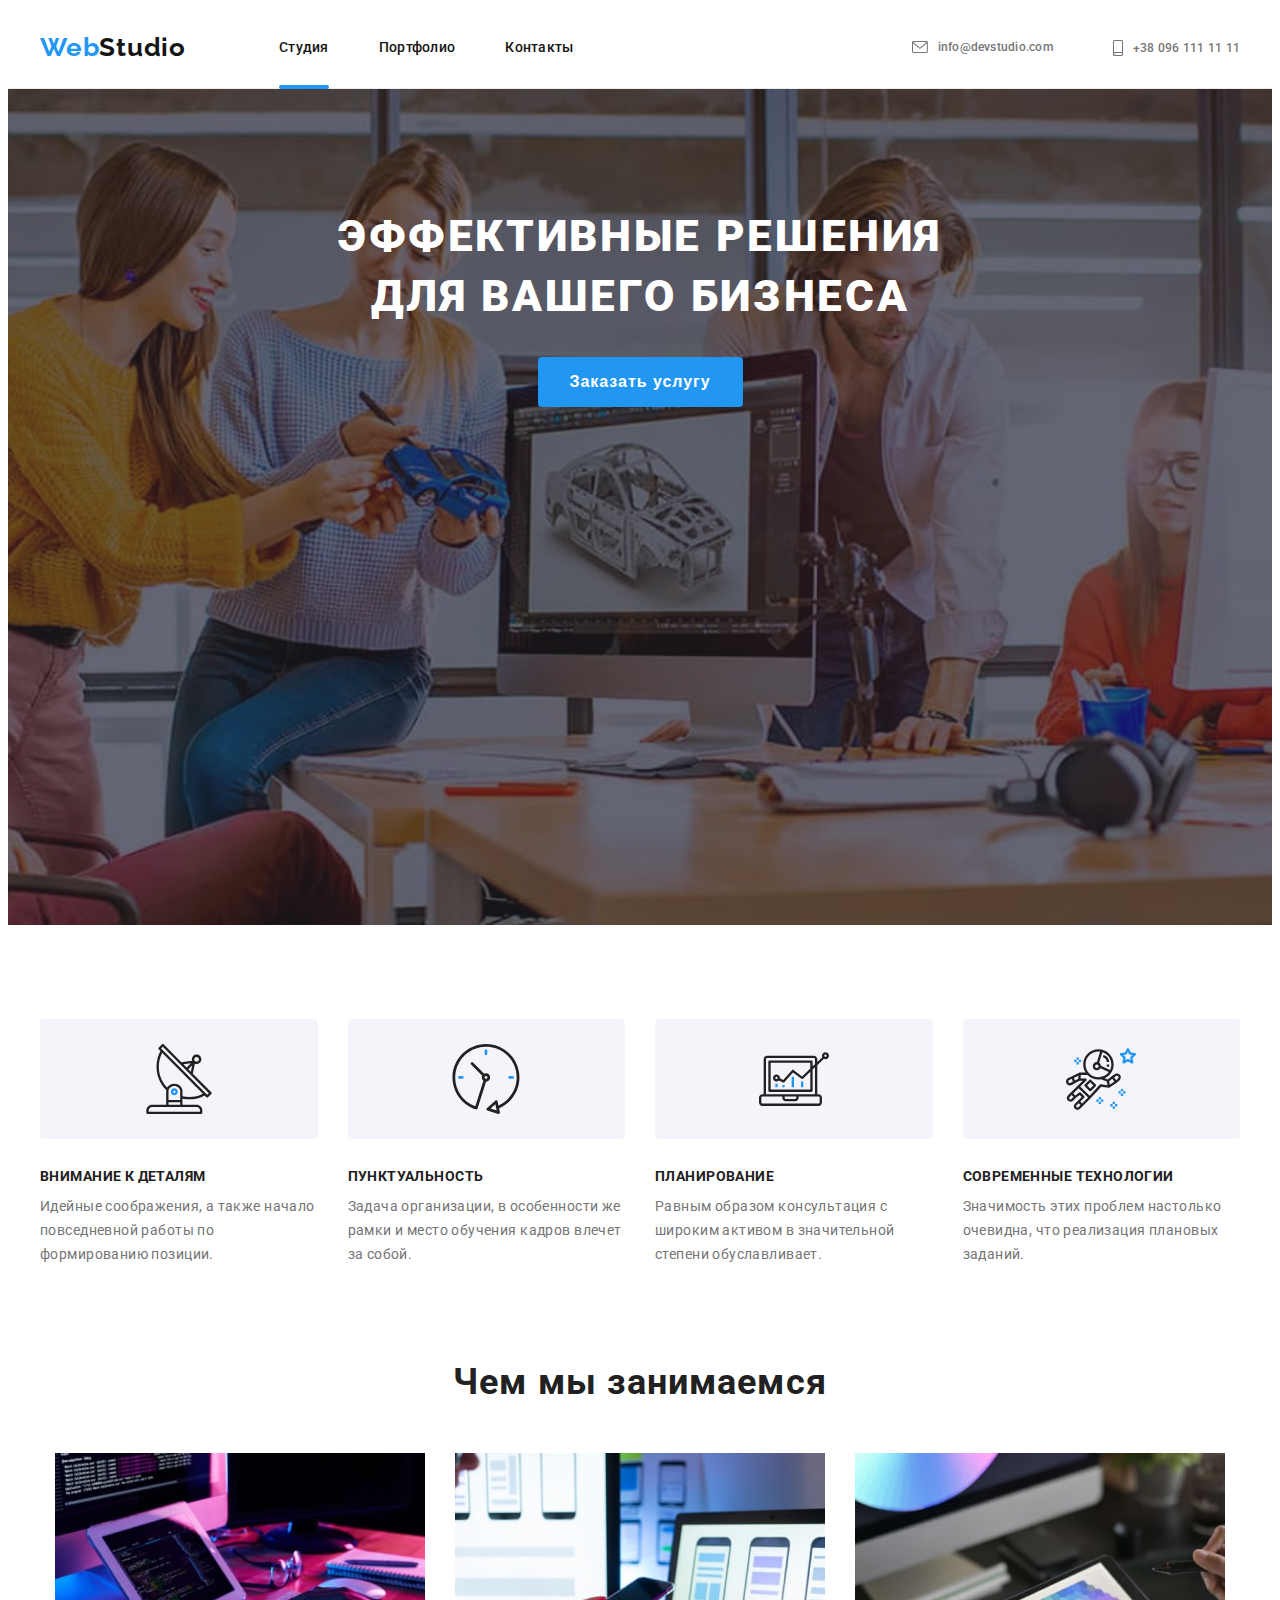
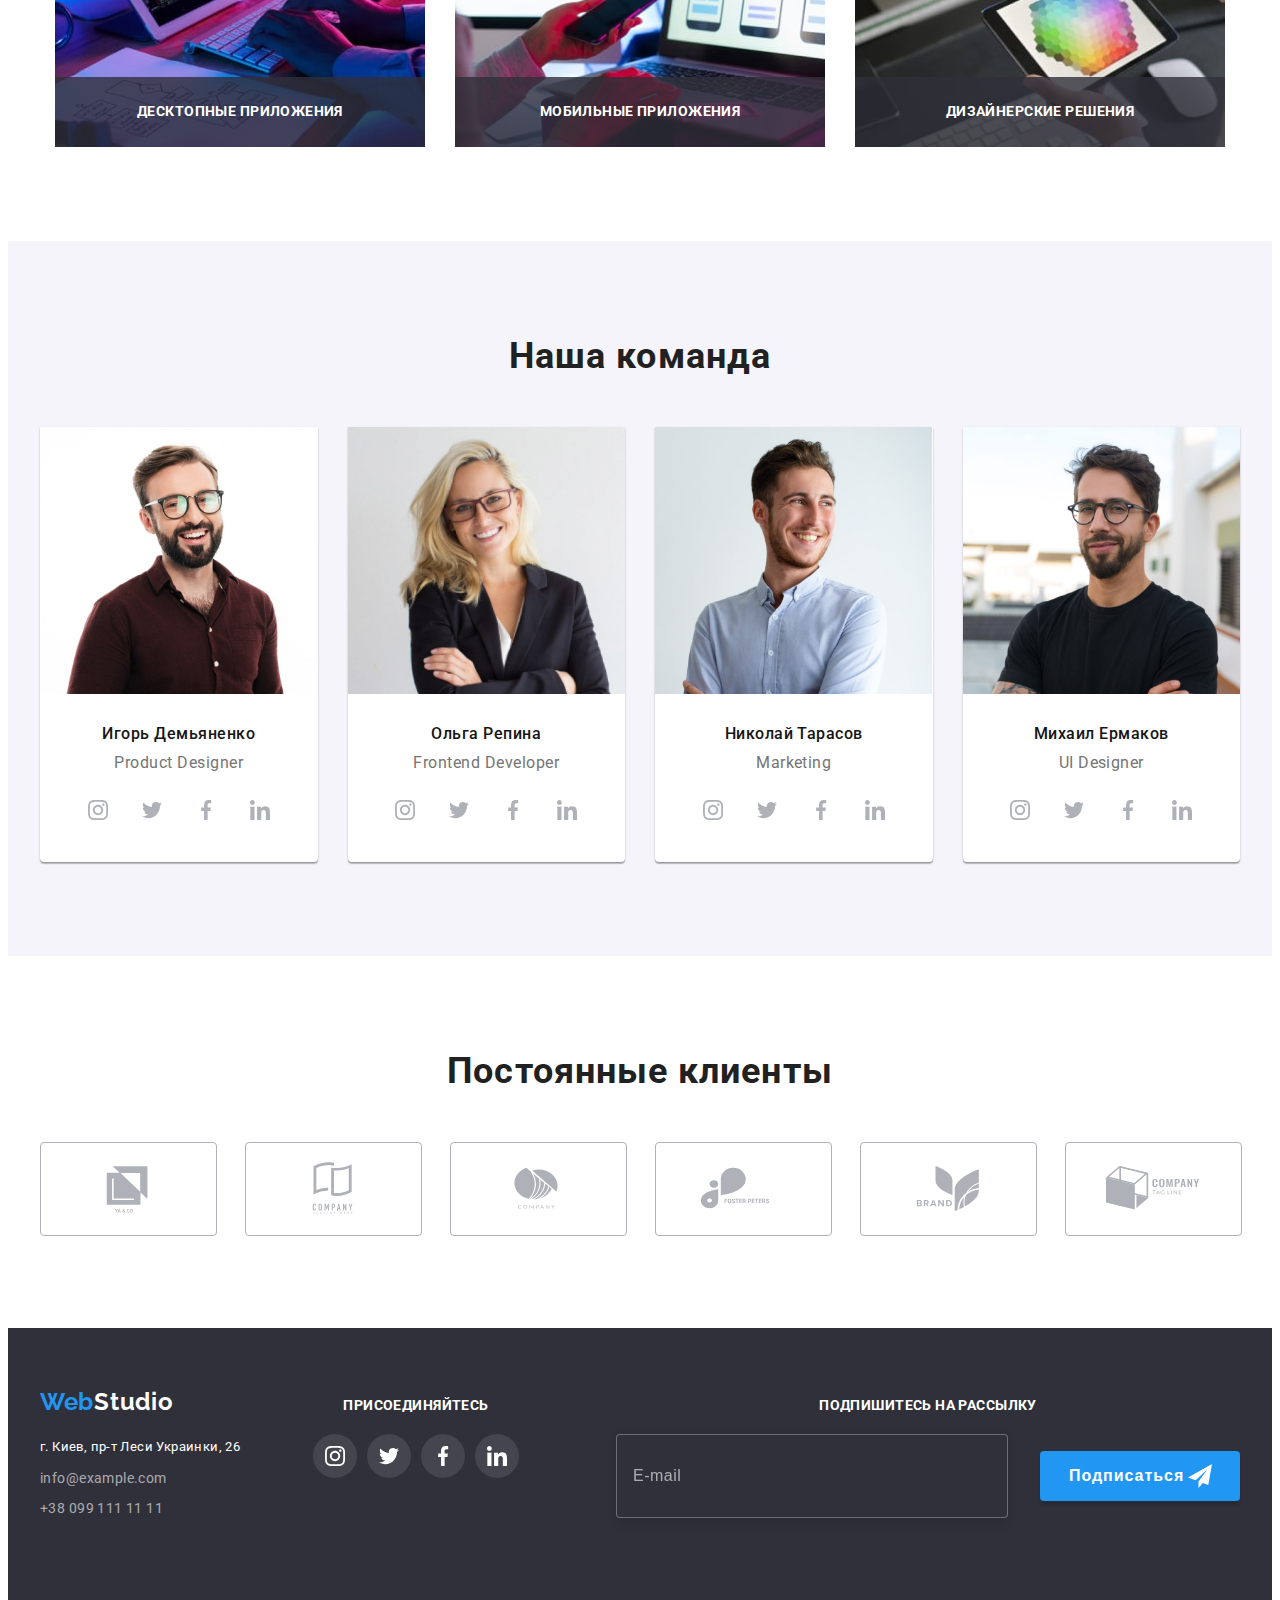
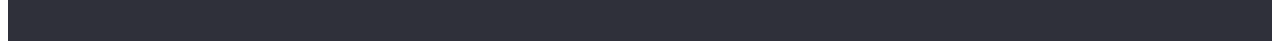
==== commit 740cf2ce: "03.09" ====
--- a/index.html
+++ b/index.html
@@ -64,13 +64,14 @@
               >
             </li>
           </ul>
-        </div>
-        <button class="menu-open" type="button"> 
-          <svg class="modal-menu-open" width="40" height="40">
-          <use
-            href="./img/symbol-defs-close-modal.svg#icon-menu_40px"
-          ></use>
-        </svg></button>
+          <button class="menu-open" type="button"> 
+            <svg class="modal-menu-open" width="40" height="40">
+            <use
+              href="./img/symbol-defs-close-modal.svg#icon-menu_40px"
+            ></use>
+          </svg></button>
+        </div>
+       
       </div>
       <div class="mob-menu is-hidden">
         <div class="container">
@@ -237,16 +238,35 @@
           </ul>
         </div>
       </section>
-       <section class="section .section__team--another-bg">
+       <section class="section section__team--another-bg">
         <div class="container">
           <h2 class="team__title">Наша команда</h2>
           <ul class="team__list list">
             <li class="team__link">
-              <img
-                src="./img/img4.jpg"
+              <picture>
+                <source 
+                srcset="
+                ./img/img4.jpg    1x , 
+                ./img/igor-dec-2x.jpg 2x"
+                media="(min-width: 1200px)"
+                >
+                <source
+                srcset="
+                ./img/igor-tab-1x.jpg    1x , 
+                ./img/igor-tab-2x.jpg 2x"
+                media="(min-width: 768px)">
+                <source
+                srcset="
+                ./img/igor-tel-1x.jpg    1x , 
+                ./img/igor-tel-2x.jpg 2x"
+                media="(max-width: 767px)">
+                <img
+                src="./img/igor-tel-1x.jpg"
                 alt="our team"
-                width="450"
-              />
+                
+              />
+              </picture>
+              
               <div class="team__name-text">
                 <h3 class="team__name">Игорь Демьяненко</h3>
                 <p class="team__text">Product Designer</p>
@@ -291,11 +311,30 @@
               </div>
             </li>
             <li class="team__link">
-              <img
-                src="./img/img5.jpg"
+              <picture>
+                <source 
+                srcset="
+                ./img/img5.jpg    1x , 
+                ./img/olga-dec-2x.jpg 2x"
+                media="(min-width: 1200px)"
+                >
+                <source
+                srcset="
+                ./img/olga-tab-1x.jpg    1x , 
+                ./img/olga-tab-2x.jpg 2x"
+                media="(min-width: 768px)">
+                <source
+                srcset="
+                ./img/olga-tel-1x.jpg    1x , 
+                ./img/olga-tel-2x.jpg 2x"
+                media="(max-width: 767px)">
+                <img
+                src="./img/olga-tel-1x.jpg"
                 alt="our team"
-                width="450"
-              />
+                
+              />
+              </picture>
+              
               <div class="team__name-text">
                 <h3 class="team__name">Ольга Репина</h3>
                 <p class="team__text">Frontend Developer</p>
@@ -340,11 +379,30 @@
               </div>
             </li>
             <li class="team__link">
-              <img
-                src="./img/img6.jpg"
+              <picture>
+                <source 
+                srcset="
+                ./img/img6.jpg    1x , 
+                ./img/koly-dec-2x.jpg 2x"
+                media="(min-width: 1200px)"
+                >
+                <source
+                srcset="
+                ./img/koly-tab-1x.jpg    1x , 
+                ./img/koly-tab-2x.jpg 2x"
+                media="(min-width: 768px)">
+                <source
+                srcset="
+                ./img/koly-tel-1x.jpg    1x , 
+                ./img/koly-tel-2x.jpg 2x"
+                media="(max-width: 767px)">
+                <img
+                src="./img/koly-tel-1x.jpg"
                 alt="our team"
-                width="450"
-              />
+               
+              />
+              </picture>
+              
               <div class="team__name-text">
                 <h3 class="team__name">Николай Тарасов</h3>
                 <p class="team__text">Marketing</p>
@@ -389,11 +447,29 @@
               </div>
             </li>
             <li class="team__link">
-              <img
-                src="./img/img7.jpg"
+              <picture>
+                <source 
+                srcset="
+                ./img/img7.jpg    1x , 
+                ./img/misha-dec-2x.jpg 2x"
+                media="(min-width: 1200px)"
+                >
+                <source
+                srcset="
+                ./img/misha-tab-1x.jpg    1x , 
+                ./img/misha-tab-2x.jpg 2x"
+                media="(min-width: 768px)">
+                <source
+                srcset="
+                ./img/misha-tel-1x.jpg    1x , 
+                ./img/misha-tel-2x.jpg 2x"
+                media="(max-width: 767px)">
+                <img
+                src="./img/misha-tel-1x.jpg"
                 alt="our team"
-                width="450"
-              />
+              />
+              </picture>
+              
               <div class="team__name-text">
                 <h3 class="team__name">Михаил Ермаков</h3>
                 <p class="team__text">UI Designer</p>
--- a/css/main.min.css
+++ b/css/main.min.css
@@ -1 +1 @@
-p,h1,h2,h3,h4,h5,h6{margin:0}ul{margin:0;padding-left:0}address{font-style:normal}a{color:currentColor}body{font-family:var(--main-font)}img,svg{display:block;max-width:100%;height:auto}.list{list-style:none}.container{max-width:1200px;margin-left:auto;margin-right:auto;padding-left:15px;padding-right:15px}@media screen and (min-width: 480px){.container{max-width:480px}}@media screen and (min-width: 768px){.container{max-width:768px}}@media screen and (min-width: 1200px){.container{max-width:1200px}}.section{padding-top:60px;padding-bottom:60px}@media screen and (min-width: 1200px){.section{padding-top:94px;padding-bottom:94px}}.section__title{font-weight:700;font-size:28px;line-height:1.18;text-align:center;letter-spacing:.03em;color:#212121}.backdrop{position:fixed;top:0;left:0;width:100%;height:100%;background:rgba(0,0,0,.2);transition:opacity 250ms cubic-bezier(0.4, 0, 0.2, 1),visibility 250ms cubic-bezier(0.4, 0, 0.2, 1)}.backdrop.is-hidden{opacity:0;pointer-events:none;visibility:hidden}.backdrop.is-hidden .modal{transform:translate(-50%, -50%) scale(0)}.modal{position:absolute;top:50%;left:50%;transform:translate(-50%, -50%) scale(1);transition:transform 250ms cubic-bezier(0.4, 0, 0.2, 1);width:528px;min-height:581px;background-color:#fff;border-radius:5px;padding:40px}.modal-field{margin-bottom:10px}.modal-field-coment{margin-bottom:20px}.modal-titel{font-weight:700;font-size:20px;line-height:1.15;text-align:center;letter-spacing:.03em;color:#212121;margin-bottom:12px}.modal-input{width:100%;height:40px;border:1px solid rgba(33,33,33,.2);border-radius:4px;margin-top:4px;padding-left:42px;outline:rgba(0,0,0,0);transition:border 250ms cubic-bezier(0.4, 0, 0.2, 1)}.modal-input:focus{border:1px solid #2196f3}.modal-input:focus+.input-icon{fill:var(--accent-color)}.modal-coment{display:block;width:100%;height:120px;margin-top:4px;border:1px solid rgba(33,33,33,.2);border-radius:4px;resize:none;padding:12px 16px;outline:rgba(0,0,0,0);transition:border 250ms cubic-bezier(0.4, 0, 0.2, 1)}.modal-coment:focus{border:1px solid #2196f3}.modal-coment::placeholder{font-size:12px;line-height:1.17;letter-spacing:.01em;color:rgba(117,117,117,.5)}.modal-close{width:18px;height:18px;fill:#000;display:flex;align-items:center;justify-content:center;transition:fill 250ms cubic-bezier(0.4, 0, 0.2, 1)}.modal-button{font-weight:700;font-size:16px;line-height:1.88;display:flex;align-items:center;text-align:center;letter-spacing:.06em;color:var(--primary-white-color);background-color:var(--accent-color);display:block;margin:30px auto 0;box-shadow:0px 4px 4px rgba(0,0,0,.15);border-radius:4px;border-width:0;padding:10px 32px;cursor:pointer}.modal-button-close{position:absolute;right:8px;top:8px;width:30px;height:30px;background-color:rgba(0,0,0,0);color:#000;border-radius:50%;border:1px solid rgba(0,0,0,.1);cursor:pointer}.modal-button-close:hover .modal-close,.modal-button-close:focus .modal-close{fill:var(--accent-color)}.input-wrap{position:relative}.input-icon{position:absolute;left:12px;top:50%;transform:translateY(-50%);transition:fill 250ms cubic-bezier(0.4, 0, 0.2, 1)}.label-name{font-size:12px;line-height:1.17;letter-spacing:.01em;color:var(--primary-grey-color)}.check-text{display:flex;align-items:center;justify-content:center;font-size:14px;line-height:1.71;letter-spacing:.03em;color:#757575}.check-text span{display:flex;align-items:center;justify-content:center;border:1px solid #212121;border-radius:2px;width:16px;height:15px;margin-right:8px;transition:background-color 250ms cubic-bezier(0.4, 0, 0.2, 1),fill 250ms cubic-bezier(0.4, 0, 0.2, 1)}.modal-checkbox:checked+.check-text span{background-color:var(--accent-color);border:none}.modal-checkbox:focus+.check-text span{border-color:var(--accent-color)}.check-icon{fill:rgba(0,0,0,0)}.modal-checkbox:checked+.check-text .check-icon{fill:var(--primary-white-color)}.check-link{font-size:14px;line-height:1.71;letter-spacing:.03em;text-decoration-line:underline;color:var(--accent-color)}.menu__logo{font-family:var(--second-font);color:var(--primary-text-color);font-weight:700;font-size:24px;line-height:1.16;letter-spacing:.03em;text-decoration:none;font-weight:700;letter-spacing:.03em;margin-top:16px;margin-bottom:16px}@media screen and (min-width: 768px){.menu__logo{margin-top:26px;margin-bottom:26px}}@media screen and (min-width: 1200px){.menu__logo{margin-top:24px;margin-bottom:25px;font-size:26px;line-height:1.19;letter-spacing:.03em}}.menu__logo-web{color:var(--accent-color)}.visually-hidden{position:absolute;white-space:nowrap;width:1px;height:1px;overflow:hidden;border:0;padding:0;clip:rect(0 0 0 0);clip-path:inset(50%);margin:-1px}:root{--primary-text-color: rgba(21, 21, 21, 1);--primary-white-color: #ffffff;--accent-color: #2196F3;--primary-grey-color: #757575;--primary-icon-color: #AFB1B8;--main-font: Roboto, sans-serif;--second-font: Raleway, cursive}.header{background-color:var(--primary-white-color);border-bottom:1px solid #ececec}@media screen and (min-width: 480px){.header .container{display:flex}}@media screen and (min-width: 1200px){.header .container{flex-direction:column}}.menu{display:flex;align-items:center}.menu-open{margin-left:auto;background-color:rgba(0,0,0,0);border:none;width:40px;height:40px;padding:0;margin-top:10px;margin-bottom:10px}@media screen and (min-width: 768px){.menu-open{display:none}}@media screen and (min-width: 1200px){.menu-open{display:none}}.modal-menu-open{width:100%;fill:#000;transition:fill 250ms cubic-bezier(0.4, 0, 0.2, 1),visibility 250ms cubic-bezier(0.4, 0, 0.2, 1)}.modal-menu-open:hover,.modal-menu-open:focus{fill:var(--accent-color)}.mob-menu{position:fixed;z-index:2;width:100vw;height:100vh;background-color:#fff;top:0;padding-top:10px;padding-bottom:48px}@media screen and (min-width: 480px){.mob-menu .container{display:flex;flex-direction:column;height:100%;justify-content:space-between;overflow:auto;padding-left:40px}}.menu-close{display:block;margin-left:auto;background-color:rgba(0,0,0,0);border:none;padding:0;margin-bottom:2px}.mob-menu-nav-item{margin-bottom:32px}.mob-menu-nav-link{font-weight:500;font-size:40px;line-height:1.18;letter-spacing:.02em;color:#212121;text-decoration:none;transition:color 250ms cubic-bezier(0.4, 0, 0.2, 1),visibility 250ms cubic-bezier(0.4, 0, 0.2, 1)}.mob-menu-nav-link:hover,.mob-menu-nav-link:focus{color:var(--accent-color)}.mob-menu-cont{margin-bottom:64px}.mob-menu-cont-item{margin-bottom:32px}.mob-menu-tel-link{font-weight:500;font-size:34px;line-height:1.25;letter-spacing:.02em;color:#2196f3;text-decoration:none}.mob-menu-post-link{font-weight:500;font-size:24px;line-height:1.16;letter-spacing:.02em;color:#757575;text-decoration:none}.mob-menu-soc{display:flex;gap:10px}.mob-menu-soc-link{font-weight:500;font-size:18px;line-height:1.22;letter-spacing:.02em;color:#2196f3;text-decoration:none}.i{margin-right:10px;border:none;transform:rotate(90deg);color:rgba(33,33,33,.2)}.navigation{display:none;font-weight:500;font-size:14px;line-height:1.14;letter-spacing:.02em;color:var(--primary-text-color);margin-left:93px}@media screen and (min-width: 768px){.navigation{display:flex;align-items:baseline}}@media screen and (min-width: 1200px){.navigation{display:flex}}.navigation .navigation__item{margin-right:50px}.navigation .navigation__item:last-child{margin-right:0}.navigation__link{display:block;color:var(--primary-text-color);text-decoration:none;padding-top:32px;padding-bottom:32px;transition:color 250ms cubic-bezier(0.4, 0, 0.2, 1),visibility 250ms cubic-bezier(0.4, 0, 0.2, 1)}.navigation__link:hover,.navigation__link:focus{color:var(--accent-color)}.navigation__link--current{position:relative}.navigation__link--current::after{content:"";position:absolute;width:100%;height:4px;border-radius:2px;background-color:var(--accent-color);left:0;bottom:-1px}.contact{display:none;margin-left:auto}@media screen and (min-width: 768px){.contact{display:flex;flex-wrap:wrap;gap:10px;margin-left:84px}}@media screen and (min-width: 1200px){.contact{display:flex;margin-left:auto}}.contact__link{display:block;font-weight:500;font-size:14px;line-height:1.14;letter-spacing:.02em;color:var(--primary-grey-color);text-decoration:none;margin-left:auto;padding-top:32px;padding-bottom:32px;display:flex;align-items:center;transition:color 250ms cubic-bezier(0.4, 0, 0.2, 1),visibility 250ms cubic-bezier(0.4, 0, 0.2, 1)}@media screen and (min-width: 768px){.contact__link{padding-top:0;padding-bottom:0;font-size:12px;line-height:1.17}}@media screen and (min-width: 1200px){.contact__link{padding-top:32px;padding-bottom:32px}}.contact__link:hover,.contact__link:focus{color:var(--accent-color)}@media screen and (min-width: 1200px){.contact .contact__item+.contact__item{margin-left:50px}}.contact .item:last-child{margin-right:0}.contact__icon{fill:currentColor;margin-right:10px;align-items:center;transition:fill 2500ms cubic-bezier(0.4, 0, 0.2, 1),visibility 250ms cubic-bezier(0.4, 0, 0.2, 1)}.contact__icon:hover{fill:var(--accent-color)}.contact__icon:focus{fill:var(--accent-color)}.hero{max-width:1600px;height:600px;margin-left:auto;margin-right:auto;background-color:#2f303a;padding:118px 60px;background-image:linear-gradient(to right, rgba(47, 48, 58, 0.4), rgba(47, 48, 58, 0.4)),url(../img/bg-img-tel-min.jpg);background-repeat:no-repeat;background-position:center;background-size:cover}@media(min-device-pixel-ratio: 2),(min-resolution: 192dpi),(min-resolution: 2dppx){.hero{background-image:linear-gradient(to right, rgba(47, 48, 58, 0.4), rgba(47, 48, 58, 0.4)),url(../img/bg-img-tel-2x.jpg)}}@media screen and (min-width: 768px){.hero{padding:118px 204px;background-image:linear-gradient(to right, rgba(47, 48, 58, 0.4), rgba(47, 48, 58, 0.4)),url(../img/bg-img-tablet-min.jpg)}}@media screen and (min-width: 768px)and (min-device-pixel-ratio: 2),screen and (min-width: 768px)and (min-resolution: 192dpi),screen and (min-width: 768px)and (min-resolution: 2dppx){.hero{background-image:linear-gradient(to right, rgba(47, 48, 58, 0.4), rgba(47, 48, 58, 0.4)),url(../img/bg-img-tab-2x.jpg)}}@media screen and (min-width: 1200px){.hero{background-image:linear-gradient(to right, rgba(47, 48, 58, 0.4), rgba(47, 48, 58, 0.4)),url(../img/Img17-des.jpg)}}@media screen and (min-width: 1200px)and (min-device-pixel-ratio: 2),screen and (min-width: 1200px)and (min-resolution: 192dpi),screen and (min-width: 1200px)and (min-resolution: 2dppx){.hero{background-image:linear-gradient(to right, rgba(47, 48, 58, 0.4), rgba(47, 48, 58, 0.4)),url(../img/bg-img-des-2x.jpg)}}.hero__title{font-weight:900;font-size:24px;line-height:1.62;text-align:center;letter-spacing:.06em;text-transform:uppercase;color:var(--primary-white-color);max-width:360px;margin-right:auto;margin-left:auto}@media screen and (min-width: 768px){.hero__title{max-width:360px}}@media screen and (min-width: 1200px){.hero__title{font-size:44px;line-height:1.36;max-width:696px}}.hero__button{font-weight:700;font-size:16px;line-height:1.88;display:flex;align-items:center;text-align:center;letter-spacing:.06em;color:var(--primary-white-color);background-color:var(--accent-color);display:block;margin:30px auto 0;box-shadow:0px 4px 4px rgba(0,0,0,.15);border-radius:4px;border-width:0;padding:10px 32px;cursor:pointer}.features{display:flex;flex-wrap:wrap;gap:30px}.features__item{width:100%}@media screen and (min-width: 768px){.features__item{width:calc((100% - 30px)/2)}}@media screen and (min-width: 1200px){.features__item{width:calc((100% - 90px)/4)}}.features__title{font-weight:700;font-size:14px;line-height:1.14;text-align:center;letter-spacing:.03em;text-transform:uppercase;color:#212121}.features__text{font-size:14px;line-height:1.71;letter-spacing:.03em;color:var(--primary-grey-color)}.features__box{background:#f5f4fa;border-radius:4px;display:flex;width:100%;height:120px;align-items:center;justify-content:center;margin-bottom:30px}.work{display:none}@media screen and (min-width: 1200px){.work{display:flex;margin-top:50px}}.work__item{margin-right:30px;position:relative}.work__item:last-child{margin-right:0}.work__img-title{display:flex;align-items:center;justify-content:center;position:absolute;width:100%;height:70px;background:rgba(47,48,58,.8);font-weight:700;font-size:14px;line-height:1.14;letter-spacing:.03em;text-transform:uppercase;color:#fff;bottom:0}.section--no-pading-top{padding-top:0;display:none}@media screen and (min-width: 1200px){.section--no-pading-top{display:flex}}.section__team--another-bg{background-color:#f5f4fa}.team__list{display:flex;flex-wrap:wrap;gap:30px}.team__link{background-color:var(--primary-white-color);box-shadow:0px 1px 3px rgba(0,0,0,.12),0px 1px 1px rgba(0,0,0,.14),0px 2px 1px rgba(0,0,0,.2);border-radius:0px 0px 4px 4px;margin-right:auto;margin-left:auto}@media screen and (min-width: 768px){.team__link{width:calc((100% - 30px)/2)}}@media screen and (min-width: 1200px){.team__link{width:calc((100% - 90px)/4)}}.team__title{font-weight:700;font-size:36px;line-height:1.16;text-align:center;letter-spacing:.03em;color:var(--primary-text-color);margin-bottom:50px}.team__name{font-weight:500;font-size:16px;line-height:1.19;text-align:center;letter-spacing:.03em;color:var(--primary-text-color);margin-bottom:10px}.team__text{font-size:16px;line-height:1.19;text-align:center;letter-spacing:.03em;color:var(--primary-grey-color);margin-bottom:16px}.team__soc{display:flex;justify-content:center;gap:10px}.team__soc-link{width:44px;height:44px;border-radius:50%;background-color:var(--primary-white-color);display:flex;align-items:center;justify-content:center;color:var(--primary-icon-color);transition:color 250ms cubic-bezier(0.4, 0, 0.2, 1),visibility 250ms cubic-bezier(0.4, 0, 0.2, 1),background-color 250ms cubic-bezier(0.4, 0, 0.2, 1)}.team__soc-link:hover{background-color:var(--accent-color);color:var(--primary-white-color)}.team__soc-link:focus{background-color:var(--accent-color);color:var(--primary-white-color)}.team__soc-icon{fill:currentColor}.team__name-text{padding-top:30px;padding-bottom:30px}.customers{display:flex;flex-wrap:wrap;gap:30px}.customers__item{width:calc((100% - 30px)/2);height:92px}@media screen and (min-width: 768px){.customers__item{width:calc((100% - 60px)/3)}}@media screen and (min-width: 1200px){.customers__item{width:calc((100% - 150px)/6)}}.customers__icon{fill:currentColor}.customers__link{width:100%;height:100%;display:flex;align-items:center;justify-content:center;margin-top:30px;border:1px solid #afb1b8;border-radius:4px;color:#afb1b8;transition:color 250ms cubic-bezier(0.4, 0, 0.2, 1),visibility 250ms cubic-bezier(0.4, 0, 0.2, 1),border 250ms cubic-bezier(0.4, 0, 0.2, 1)}.customers__link:hover,.customers__link:focus{color:var(--accent-color);border:1px solid #2196f3}.footer{background:#2f303a;padding-bottom:60px;padding-top:60px;flex-wrap:wrap}@media screen and (min-width: 768px){.footer .container{display:flex;flex-wrap:wrap;align-items:baseline}}@media screen and (min-width: 1200px){.footer .container{display:flex;align-items:baseline}}.footer-nav{margin-bottom:9px}.footer-contacts{margin-bottom:6px}.footer-contacts:last-child{margin-bottom:0}.footer-soc{flex-grow:1;margin-top:60px;text-align:center;margin-bottom:60px}@media screen and (min-width: 768px){.footer-soc{margin-right:89px;margin-left:165px;margin-bottom:0;margin-top:0}}@media screen and (min-width: 1200px){.footer-soc{margin-right:0;margin-left:0;margin-bottom:0}}.footer-soc-title{font-weight:700;font-size:14px;line-height:1.14;letter-spacing:.03em;text-transform:uppercase;color:var(--primary-white-color);margin-bottom:20px}.footer-soc-list{display:flex;justify-content:center;gap:10px}.footer-soc-link{width:44px;height:44px;border-radius:50%;background:rgba(255,255,255,.1);display:flex;align-items:center;justify-content:center;color:var(--primary-white-color)}.footer-soc-icon{width:20px;height:20px;display:flex;align-items:center;justify-content:center;fill:currentColor}.footer-addres{margin-top:20px}.footer-addres-nav{font-size:13px;line-height:1.71;text-align:center;letter-spacing:.03em;color:var(--primary-white-color);text-decoration:none;cursor:default;transition:color 250ms cubic-bezier(0.4, 0, 0.2, 1),visibility 250ms cubic-bezier(0.4, 0, 0.2, 1)}.footer-addres-nav:hover,.footer-addres-nav:focus{color:var(--accent-color)}.footer-addres-contacts{font-size:14px;line-height:1.71;letter-spacing:.03em;text-align:center;color:rgba(255,255,255,.6);text-decoration:none;cursor:default;transition:color 250ms cubic-bezier(0.4, 0, 0.2, 1),visibility 250ms cubic-bezier(0.4, 0, 0.2, 1)}.footer-addres-contacts:hover,.footer-addres-contacts:focus{color:var(--accent-color)}@media screen and (min-width: 768px){.footer-subscribe{margin-left:auto;margin-right:auto}}@media screen and (min-width: 1200px){.footer-subscribe{margin-left:94px}}.footer-subscribe-title{font-weight:700;font-size:14px;line-height:1.14;letter-spacing:.03em;text-align:center;text-transform:uppercase;color:#fff;margin-bottom:20px}.footer-subscribe-icon{position:absolute;fill:var(--primary-white-color);right:28px;top:50%;transform:translateY(-50%)}.footer-wrap{display:flex;align-items:center;flex-wrap:wrap;gap:20px}@media screen and (min-width: 1200px){.footer-wrap{flex-wrap:nowrap}}.footer-input{width:100%;height:50px;border:1px solid rgba(255,255,255,.3);filter:drop-shadow(0px 4px 4px rgba(0, 0, 0, 0.15));border-radius:4px;background-color:#2f303a;padding:16px;color:var(--primary-white-color)}@media screen and (min-width: 1200px){.footer-input{margin-right:12px;width:358px}}.footer-input::checked{border:none}.footer-input::placeholder{font-size:16px;line-height:1.25;display:flex;align-items:center;letter-spacing:.03em;color:rgba(255,255,255,.6)}.footer-button{position:relative;width:200px;height:50px;font-weight:700;font-size:16px;line-height:1.88;display:flex;align-items:center;text-align:center;letter-spacing:.06em;color:var(--primary-white-color);background-color:var(--accent-color);display:block;box-shadow:0px 4px 4px rgba(0,0,0,.15);border-radius:4px;border-width:0;padding:10px 62px 10px 29px;cursor:pointer;margin-left:auto;margin-right:auto}@media screen and (min-width: 1200px){.footer-button{margin-right:0;margin-left:0}}.footer-item-link{width:100%;height:100%;display:flex;align-items:center;justify-content:center;border-radius:50%;transition:background-color 250ms cubic-bezier(0.4, 0, 0.2, 1),visibility 250ms cubic-bezier(0.4, 0, 0.2, 1)}.footer-item-link:hover,.footer-item-link:focus{background-color:var(--accent-color)}.footer-nav-soc{flex-wrap:wrap;text-align:center;margin-right:124px;margin-left:124px}@media screen and (min-width: 768px){.footer-nav-soc{margin-left:76px;margin-right:0;text-align:center;margin-bottom:60px}}@media screen and (min-width: 1200px){.footer-nav-soc{margin-left:0;margin-right:70px;text-align:start}}.logo-footer{font-family:var(--second-font);color:var(--primary-white-color);text-decoration:none;cursor:default;font-weight:700;font-size:24px;line-height:1.16;text-align:center;letter-spacing:.03em}.logo-footer-web{color:var(--accent-color)}.portfolio{background-color:var(--primary-white-color);width:1200px;padding-left:15px;padding-right:15px;margin-left:auto;margin-right:auto}.filter{margin-bottom:40px;display:flex;justify-content:start;flex-wrap:wrap;gap:15px 8px}@media screen and (min-width: 768px){.filter{justify-content:center;margin-bottom:30px}}@media screen and (min-width: 1200px){.filter{justify-content:center;margin-bottom:50px}}.filter .item:last-child{margin-right:0}.filter-button{font-style:normal;font-weight:500;font-size:16px;line-height:1.62;text-align:center;letter-spacing:.03em;color:var(--primary-text-color);background-color:#f5f4fa;text-decoration:none;width:max-content;cursor:pointer;border:none;border-radius:4px;padding:6px 22px;transition:color 250ms cubic-bezier(0.4, 0, 0.2, 1),background-color 250ms cubic-bezier(0.4, 0, 0.2, 1),visibility 250ms cubic-bezier(0.4, 0, 0.2, 1),box-shadow 250ms cubic-bezier(0.4, 0, 0.2, 1)}.filter-button:hover,.filter-button:focus{box-shadow:0px 3px 1px rgba(0,0,0,.1),0px 1px 2px rgba(0,0,0,.08),0px 2px 2px rgba(0,0,0,.12);color:var(--primary-white-color);background-color:var(--accent-color)}.portfolio-list{margin-bottom:30px;position:relative}@media screen and (min-width: 768px){.portfolio-list{width:calc((100% - 30px)/2)}}@media screen and (min-width: 1200px){.portfolio-list{width:calc((100% - 60px)/3)}}.portfolio-list:nth-child(3n){margin-right:0}.portfolio-list:nth-last-child(-n+3){margin-bottom:0}.portfolio-img{display:flex;flex-wrap:wrap;gap:30px;width:100%}.portfolio-img-link{display:block;text-decoration:none;transition:box-shadow 250ms cubic-bezier(0.4, 0, 0.2, 1)}.portfolio-img-link:hover .portfolio-img-top-text{transform:translateY(0)}.portfolio-img-link:focus .portfolio-img-top-text{transform:translateY(0)}.portfolio-img-link:hover,.portfolio-img-link:focus{box-shadow:0px 1px 1px rgba(0,0,0,.12),0px 4px 4px rgba(0,0,0,.06),1px 4px 6px rgba(0,0,0,.16)}.portfolio-img-wrap{position:relative;overflow:hidden}.portfolio-item{font-style:normal;font-weight:700;font-size:18px;line-height:2;letter-spacing:.06em;color:var(--primary-text-color);margin-bottom:4px}.portfolio-text{font-size:16px;line-height:1.88;letter-spacing:.03em;color:var(--primary-grey-color)}.div-item-text{padding-top:20px;border-bottom:1px solid #ececec;border-left:1px solid #ececec;border-right:1px solid #ececec;padding-bottom:20px;padding-left:24px;padding-right:24px}.portfolio-img-top-text{position:absolute;top:0;left:0;height:100%;font-weight:400;font-size:18px;line-height:1.56;letter-spacing:.03em;color:#fff;padding:63px 24px;background:rgba(33,150,243,.9);transform:translateY(100%);transition:transform 250ms cubic-bezier(0.4, 0, 0.2, 1);overflow:auto}/*# sourceMappingURL=main.min.css.map */+p,h1,h2,h3,h4,h5,h6{margin:0}ul{margin:0;padding-left:0}address{font-style:normal}a{color:currentColor}body{font-family:var(--main-font)}img,svg{display:block;max-width:100%;height:auto}.list{list-style:none}.container{max-width:1200px;margin-left:auto;margin-right:auto;padding-left:15px;padding-right:15px}@media screen and (min-width: 480px){.container{max-width:480px}}@media screen and (min-width: 768px){.container{max-width:768px}}@media screen and (min-width: 1200px){.container{max-width:1200px}}.section{padding-top:60px;padding-bottom:60px}@media screen and (min-width: 1200px){.section{padding-top:94px;padding-bottom:94px}}.section__title{font-weight:700;font-size:28px;line-height:1.18;text-align:center;letter-spacing:.03em;color:#212121;margin-bottom:30px}@media screen and (min-width: 1200px){.section__title{font-size:36px;line-height:1.17;margin-bottom:50px}}.backdrop{position:fixed;top:0;left:0;width:100%;height:100%;background:rgba(0,0,0,.2);transition:opacity 250ms cubic-bezier(0.4, 0, 0.2, 1),visibility 250ms cubic-bezier(0.4, 0, 0.2, 1)}.backdrop.is-hidden{opacity:0;pointer-events:none;visibility:hidden}.backdrop.is-hidden .modal{transform:translate(-50%, -50%) scale(0)}.modal{position:absolute;top:50%;left:50%;transform:translate(-50%, -50%) scale(1);transition:transform 250ms cubic-bezier(0.4, 0, 0.2, 1);width:528px;min-height:581px;background-color:#fff;border-radius:5px;padding:40px}.modal-field{margin-bottom:10px}.modal-field-coment{margin-bottom:20px}.modal-titel{font-weight:700;font-size:20px;line-height:1.15;text-align:center;letter-spacing:.03em;color:#212121;margin-bottom:12px}.modal-input{width:100%;height:40px;border:1px solid rgba(33,33,33,.2);border-radius:4px;margin-top:4px;padding-left:42px;outline:rgba(0,0,0,0);transition:border 250ms cubic-bezier(0.4, 0, 0.2, 1)}.modal-input:focus{border:1px solid #2196f3}.modal-input:focus+.input-icon{fill:var(--accent-color)}.modal-coment{display:block;width:100%;height:120px;margin-top:4px;border:1px solid rgba(33,33,33,.2);border-radius:4px;resize:none;padding:12px 16px;outline:rgba(0,0,0,0);transition:border 250ms cubic-bezier(0.4, 0, 0.2, 1)}.modal-coment:focus{border:1px solid #2196f3}.modal-coment::placeholder{font-size:12px;line-height:1.17;letter-spacing:.01em;color:rgba(117,117,117,.5)}.modal-close{width:18px;height:18px;fill:#000;display:flex;align-items:center;justify-content:center;transition:fill 250ms cubic-bezier(0.4, 0, 0.2, 1)}.modal-button{font-weight:700;font-size:16px;line-height:1.88;display:flex;align-items:center;text-align:center;letter-spacing:.06em;color:var(--primary-white-color);background-color:var(--accent-color);display:block;margin:30px auto 0;box-shadow:0px 4px 4px rgba(0,0,0,.15);border-radius:4px;border-width:0;padding:10px 32px;cursor:pointer}.modal-button-close{position:absolute;right:8px;top:8px;width:30px;height:30px;background-color:rgba(0,0,0,0);color:#000;border-radius:50%;border:1px solid rgba(0,0,0,.1);cursor:pointer}.modal-button-close:hover .modal-close,.modal-button-close:focus .modal-close{fill:var(--accent-color)}.input-wrap{position:relative}.input-icon{position:absolute;left:12px;top:50%;transform:translateY(-50%);transition:fill 250ms cubic-bezier(0.4, 0, 0.2, 1)}.label-name{font-size:12px;line-height:1.17;letter-spacing:.01em;color:var(--primary-grey-color)}.check-text{display:flex;align-items:center;justify-content:center;font-size:14px;line-height:1.71;letter-spacing:.03em;color:#757575}.check-text span{display:flex;align-items:center;justify-content:center;border:1px solid #212121;border-radius:2px;width:16px;height:15px;margin-right:8px;transition:background-color 250ms cubic-bezier(0.4, 0, 0.2, 1),fill 250ms cubic-bezier(0.4, 0, 0.2, 1)}.modal-checkbox:checked+.check-text span{background-color:var(--accent-color);border:none}.modal-checkbox:focus+.check-text span{border-color:var(--accent-color)}.check-icon{fill:rgba(0,0,0,0)}.modal-checkbox:checked+.check-text .check-icon{fill:var(--primary-white-color)}.check-link{font-size:14px;line-height:1.71;letter-spacing:.03em;text-decoration-line:underline;color:var(--accent-color)}.menu__logo{font-family:var(--second-font);color:var(--primary-text-color);font-weight:700;font-size:24px;line-height:1.16;letter-spacing:.03em;text-decoration:none;font-weight:700;letter-spacing:.03em;margin-top:16px;margin-bottom:16px}@media screen and (min-width: 768px){.menu__logo{margin-top:26px;margin-bottom:26px}}@media screen and (min-width: 1200px){.menu__logo{margin-top:24px;margin-bottom:25px;font-size:26px;line-height:1.19;letter-spacing:.03em}}.menu__logo-web{color:var(--accent-color)}.visually-hidden{position:absolute;white-space:nowrap;width:1px;height:1px;overflow:hidden;border:0;padding:0;clip:rect(0 0 0 0);clip-path:inset(50%);margin:-1px}:root{--primary-text-color: rgba(21, 21, 21, 1);--primary-white-color: #ffffff;--accent-color: #2196F3;--primary-grey-color: #757575;--primary-icon-color: #AFB1B8;--main-font: Roboto, sans-serif;--second-font: Raleway, cursive}.header{background-color:var(--primary-white-color);border-bottom:1px solid #ececec}@media screen and (min-width: 480px){.header .container{display:flex}}@media screen and (min-width: 1200px){.header .container{flex-direction:column}}.menu{display:flex;align-items:center;width:100%}.menu-open{margin-left:auto;background-color:rgba(0,0,0,0);border:none;width:40px;height:40px;padding:0;margin-top:10px;margin-bottom:10px}@media screen and (min-width: 768px){.menu-open{display:none}}@media screen and (min-width: 1200px){.menu-open{display:none}}.modal-menu-open{width:100%;fill:#000;transition:fill 250ms cubic-bezier(0.4, 0, 0.2, 1),visibility 250ms cubic-bezier(0.4, 0, 0.2, 1)}.modal-menu-open:hover,.modal-menu-open:focus{fill:var(--accent-color)}.mob-menu{position:fixed;z-index:2;width:100vw;height:100vh;background-color:#fff;top:0;padding-top:10px;padding-bottom:48px;transform:translateX(0s);transition:transition 250ms linear}.mob-menu.is-hidden{transform:translateX(100%)}.menu-close{display:block;margin-left:auto;background-color:rgba(0,0,0,0);border:none;padding:0;margin-bottom:2px}.mob-menu-nav-item{margin-bottom:32px}.mob-menu-nav-link{font-weight:500;font-size:40px;line-height:1.18;letter-spacing:.02em;color:#212121;text-decoration:none;transition:color 250ms cubic-bezier(0.4, 0, 0.2, 1),visibility 250ms cubic-bezier(0.4, 0, 0.2, 1)}.mob-menu-nav-link:hover,.mob-menu-nav-link:focus{color:var(--accent-color)}.mob-menu-cont{margin-bottom:64px}.mob-menu-cont-item{margin-bottom:32px}.mob-menu-tel-link{font-weight:500;font-size:34px;line-height:1.25;letter-spacing:.02em;color:#2196f3;text-decoration:none}.mob-menu-post-link{font-weight:500;font-size:24px;line-height:1.16;letter-spacing:.02em;color:#757575;text-decoration:none}.mob-menu-soc{display:flex;gap:10px}.mob-menu-soc-link{font-weight:500;font-size:18px;line-height:1.22;letter-spacing:.02em;color:#2196f3;text-decoration:none}.i{margin-right:10px;border:none;transform:rotate(90deg);color:rgba(33,33,33,.2)}.navigation{display:none;font-weight:500;font-size:14px;line-height:1.14;letter-spacing:.02em;color:var(--primary-text-color);margin-left:93px}@media screen and (min-width: 768px){.navigation{display:flex;align-items:baseline}}@media screen and (min-width: 1200px){.navigation{display:flex}}.navigation .navigation__item{margin-right:50px}.navigation .navigation__item:last-child{margin-right:0}.navigation__link{display:block;color:var(--primary-text-color);text-decoration:none;padding-top:32px;padding-bottom:32px;transition:color 250ms cubic-bezier(0.4, 0, 0.2, 1),visibility 250ms cubic-bezier(0.4, 0, 0.2, 1)}.navigation__link:hover,.navigation__link:focus{color:var(--accent-color)}.navigation__link--current{position:relative}.navigation__link--current::after{content:"";position:absolute;width:100%;height:4px;border-radius:2px;background-color:var(--accent-color);left:0;bottom:-1px}.contact{display:none;margin-left:auto}@media screen and (min-width: 768px){.contact{display:flex;flex-wrap:wrap;gap:10px;margin-left:84px}}@media screen and (min-width: 1200px){.contact{display:flex;margin-left:auto}}.contact__link{display:block;font-weight:500;font-size:14px;line-height:1.14;letter-spacing:.02em;color:var(--primary-grey-color);text-decoration:none;margin-left:auto;padding-top:32px;padding-bottom:32px;display:flex;align-items:center;transition:color 250ms cubic-bezier(0.4, 0, 0.2, 1),visibility 250ms cubic-bezier(0.4, 0, 0.2, 1)}@media screen and (min-width: 768px){.contact__link{padding-top:0;padding-bottom:0;font-size:12px;line-height:1.17}}@media screen and (min-width: 1200px){.contact__link{padding-top:32px;padding-bottom:32px}}.contact__link:hover,.contact__link:focus{color:var(--accent-color)}@media screen and (min-width: 1200px){.contact .contact__item+.contact__item{margin-left:50px}}.contact .item:last-child{margin-right:0}.contact__icon{fill:currentColor;margin-right:10px;align-items:center;transition:fill 2500ms cubic-bezier(0.4, 0, 0.2, 1),visibility 250ms cubic-bezier(0.4, 0, 0.2, 1)}.contact__icon:hover{fill:var(--accent-color)}.contact__icon:focus{fill:var(--accent-color)}.hero{max-width:1600px;height:600px;margin-left:auto;margin-right:auto;background-color:#2f303a;padding:118px 60px;background-image:linear-gradient(to right, rgba(47, 48, 58, 0.4), rgba(47, 48, 58, 0.4)),url(../img/bg-img-tel-min.jpg);background-repeat:no-repeat;background-position:center;background-size:cover}@media(min-device-pixel-ratio: 2),(min-resolution: 192dpi),(min-resolution: 2dppx){.hero{background-image:linear-gradient(to right, rgba(47, 48, 58, 0.4), rgba(47, 48, 58, 0.4)),url(../img/bg-img-tel-2x.jpg)}}@media screen and (min-width: 768px){.hero{padding:118px 204px;background-image:linear-gradient(to right, rgba(47, 48, 58, 0.4), rgba(47, 48, 58, 0.4)),url(../img/bg-img-tablet-min.jpg)}}@media screen and (min-width: 768px)and (min-device-pixel-ratio: 2),screen and (min-width: 768px)and (min-resolution: 192dpi),screen and (min-width: 768px)and (min-resolution: 2dppx){.hero{background-image:linear-gradient(to right, rgba(47, 48, 58, 0.4), rgba(47, 48, 58, 0.4)),url(../img/bg-img-tab-2x.jpg)}}@media screen and (min-width: 1200px){.hero{background-image:linear-gradient(to right, rgba(47, 48, 58, 0.4), rgba(47, 48, 58, 0.4)),url(../img/Img17-des.jpg)}}@media screen and (min-width: 1200px)and (min-device-pixel-ratio: 2),screen and (min-width: 1200px)and (min-resolution: 192dpi),screen and (min-width: 1200px)and (min-resolution: 2dppx){.hero{background-image:linear-gradient(to right, rgba(47, 48, 58, 0.4), rgba(47, 48, 58, 0.4)),url(../img/bg-img-des-2x.jpg)}}.hero__title{font-weight:900;font-size:24px;line-height:1.62;text-align:center;letter-spacing:.06em;text-transform:uppercase;color:var(--primary-white-color);max-width:360px;margin-right:auto;margin-left:auto}@media screen and (min-width: 768px){.hero__title{max-width:360px}}@media screen and (min-width: 1200px){.hero__title{font-size:44px;line-height:1.36;max-width:696px}}.hero__button{font-weight:700;font-size:16px;line-height:1.88;display:flex;align-items:center;text-align:center;letter-spacing:.06em;color:var(--primary-white-color);background-color:var(--accent-color);display:block;margin:30px auto 0;box-shadow:0px 4px 4px rgba(0,0,0,.15);border-radius:4px;border-width:0;padding:10px 32px;cursor:pointer}.features{display:flex;flex-wrap:wrap;gap:30px}.features__item{width:100%}@media screen and (min-width: 768px){.features__item{width:calc((100% - 30px)/2)}}@media screen and (min-width: 1200px){.features__item{width:calc((100% - 90px)/4)}}.features__title{margin-bottom:10px;font-weight:700;font-size:14px;line-height:1.14;text-align:center;letter-spacing:.03em;text-transform:uppercase;color:#212121}@media screen and (min-width: 768px){.features__title{text-align:start}}.features__text{font-size:14px;line-height:1.71;letter-spacing:.03em;color:var(--primary-grey-color)}.features__box{background:#f5f4fa;border-radius:4px;display:flex;width:100%;height:120px;align-items:center;justify-content:center;margin-bottom:30px}.work{display:none}@media screen and (min-width: 1200px){.work{display:flex;margin-top:50px}}.work__item{margin-right:30px;position:relative}.work__item:last-child{margin-right:0}.work__img-title{display:flex;align-items:center;justify-content:center;position:absolute;width:100%;height:70px;background:rgba(47,48,58,.8);font-weight:700;font-size:14px;line-height:1.14;letter-spacing:.03em;text-transform:uppercase;color:#fff;bottom:0}.section--no-pading-top{padding-top:0;display:none}@media screen and (min-width: 1200px){.section--no-pading-top{display:flex}}.section__team--another-bg{background-color:#f5f4fa}.team__list{display:flex;flex-wrap:wrap;gap:30px}.team__link{background-color:var(--primary-white-color);box-shadow:0px 1px 3px rgba(0,0,0,.12),0px 1px 1px rgba(0,0,0,.14),0px 2px 1px rgba(0,0,0,.2);border-radius:0px 0px 4px 4px;margin-right:auto;margin-left:auto}@media screen and (min-width: 768px){.team__link{width:calc((100% - 30px)/2)}}@media screen and (min-width: 1200px){.team__link{width:calc((100% - 90px)/4)}}.team__title{font-weight:700;font-size:28px;line-height:1.18;text-align:center;letter-spacing:.03em;color:#212121;margin-bottom:30px}@media screen and (min-width: 1200px){.team__title{font-size:36px;line-height:1.17;margin-bottom:50px}}.team__name{font-weight:500;font-size:16px;line-height:1.19;text-align:center;letter-spacing:.03em;color:var(--primary-text-color);margin-bottom:10px}.team__text{font-size:16px;line-height:1.19;text-align:center;letter-spacing:.03em;color:var(--primary-grey-color);margin-bottom:16px}.team__soc{display:flex;justify-content:center;gap:10px}.team__soc-link{width:44px;height:44px;border-radius:50%;background-color:var(--primary-white-color);display:flex;align-items:center;justify-content:center;color:var(--primary-icon-color);transition:color 250ms cubic-bezier(0.4, 0, 0.2, 1),visibility 250ms cubic-bezier(0.4, 0, 0.2, 1),background-color 250ms cubic-bezier(0.4, 0, 0.2, 1)}.team__soc-link:hover{background-color:var(--accent-color);color:var(--primary-white-color)}.team__soc-link:focus{background-color:var(--accent-color);color:var(--primary-white-color)}.team__soc-icon{fill:currentColor}.team__name-text{padding-top:30px;padding-bottom:30px}.customers{display:flex;flex-wrap:wrap;gap:30px}.customers__item{width:calc((100% - 30px)/2);height:92px}@media screen and (min-width: 768px){.customers__item{width:calc((100% - 60px)/3)}}@media screen and (min-width: 1200px){.customers__item{width:calc((100% - 150px)/6)}}.customers__icon{fill:currentColor}.customers__link{width:100%;height:100%;display:flex;align-items:center;justify-content:center;border:1px solid #afb1b8;border-radius:4px;color:#afb1b8;transition:color 250ms cubic-bezier(0.4, 0, 0.2, 1),visibility 250ms cubic-bezier(0.4, 0, 0.2, 1),border 250ms cubic-bezier(0.4, 0, 0.2, 1)}.customers__link:hover,.customers__link:focus{color:var(--accent-color);border:1px solid #2196f3}.footer{background:#2f303a;padding-bottom:60px;padding-top:60px;flex-wrap:wrap}@media screen and (min-width: 768px){.footer .container{display:flex;flex-wrap:wrap;align-items:baseline}}@media screen and (min-width: 1200px){.footer .container{display:flex;align-items:baseline}}.footer-nav{margin-bottom:9px}.footer-contacts{margin-bottom:6px}.footer-contacts:last-child{margin-bottom:0}.footer-soc{flex-grow:1;margin-top:60px;text-align:center;margin-bottom:60px}@media screen and (min-width: 768px){.footer-soc{margin-right:89px;margin-left:165px;margin-bottom:0;margin-top:0}}@media screen and (min-width: 1200px){.footer-soc{margin-right:0;margin-left:0;margin-bottom:0}}.footer-soc-title{font-weight:700;font-size:14px;line-height:1.14;letter-spacing:.03em;text-transform:uppercase;color:var(--primary-white-color);margin-bottom:20px}.footer-soc-list{display:flex;justify-content:center;gap:10px}.footer-soc-link{width:44px;height:44px;border-radius:50%;background:rgba(255,255,255,.1);display:flex;align-items:center;justify-content:center;color:var(--primary-white-color)}.footer-soc-icon{width:20px;height:20px;display:flex;align-items:center;justify-content:center;fill:currentColor}.footer-addres{margin-top:20px}.footer-addres-nav{font-size:13px;line-height:1.71;text-align:center;letter-spacing:.03em;color:var(--primary-white-color);text-decoration:none;cursor:default;transition:color 250ms cubic-bezier(0.4, 0, 0.2, 1),visibility 250ms cubic-bezier(0.4, 0, 0.2, 1)}.footer-addres-nav:hover,.footer-addres-nav:focus{color:var(--accent-color)}.footer-addres-contacts{font-size:14px;line-height:1.71;letter-spacing:.03em;text-align:center;color:rgba(255,255,255,.6);text-decoration:none;cursor:default;transition:color 250ms cubic-bezier(0.4, 0, 0.2, 1),visibility 250ms cubic-bezier(0.4, 0, 0.2, 1)}.footer-addres-contacts:hover,.footer-addres-contacts:focus{color:var(--accent-color)}@media screen and (min-width: 768px){.footer-subscribe{margin-left:auto;margin-right:auto}}@media screen and (min-width: 1200px){.footer-subscribe{margin-left:94px}}.footer-subscribe-title{font-weight:700;font-size:14px;line-height:1.14;letter-spacing:.03em;text-align:center;text-transform:uppercase;color:#fff;margin-bottom:20px}.footer-subscribe-icon{position:absolute;fill:var(--primary-white-color);right:28px;top:50%;transform:translateY(-50%)}.footer-wrap{display:flex;align-items:center;flex-wrap:wrap;gap:20px}@media screen and (min-width: 1200px){.footer-wrap{flex-wrap:nowrap}}.footer-input{width:100%;height:50px;border:1px solid rgba(255,255,255,.3);filter:drop-shadow(0px 4px 4px rgba(0, 0, 0, 0.15));border-radius:4px;background-color:#2f303a;padding:16px;color:var(--primary-white-color)}@media screen and (min-width: 1200px){.footer-input{margin-right:12px;width:358px}}.footer-input::checked{border:none}.footer-input::placeholder{font-size:16px;line-height:1.25;display:flex;align-items:center;letter-spacing:.03em;color:rgba(255,255,255,.6)}.footer-button{position:relative;width:200px;height:50px;font-weight:700;font-size:16px;line-height:1.88;display:flex;align-items:center;text-align:center;letter-spacing:.06em;color:var(--primary-white-color);background-color:var(--accent-color);display:block;box-shadow:0px 4px 4px rgba(0,0,0,.15);border-radius:4px;border-width:0;padding:10px 62px 10px 29px;cursor:pointer;margin-left:auto;margin-right:auto}@media screen and (min-width: 1200px){.footer-button{margin-right:0;margin-left:0}}.footer-item-link{width:100%;height:100%;display:flex;align-items:center;justify-content:center;border-radius:50%;transition:background-color 250ms cubic-bezier(0.4, 0, 0.2, 1),visibility 250ms cubic-bezier(0.4, 0, 0.2, 1)}.footer-item-link:hover,.footer-item-link:focus{background-color:var(--accent-color)}.footer-nav-soc{flex-wrap:wrap;text-align:center;margin-right:124px;margin-left:124px}@media screen and (min-width: 768px){.footer-nav-soc{margin-left:76px;margin-right:0;text-align:center;margin-bottom:60px}}@media screen and (min-width: 1200px){.footer-nav-soc{margin-left:0;margin-right:70px;text-align:start}}.logo-footer{font-family:var(--second-font);color:var(--primary-white-color);text-decoration:none;cursor:default;font-weight:700;font-size:24px;line-height:1.16;text-align:center;letter-spacing:.03em}.logo-footer-web{color:var(--accent-color)}.portfolio{background-color:var(--primary-white-color);width:1200px;padding-left:15px;padding-right:15px;margin-left:auto;margin-right:auto}.filter{margin-bottom:40px;display:flex;justify-content:start;flex-wrap:wrap;gap:15px 8px}@media screen and (min-width: 768px){.filter{justify-content:center;margin-bottom:30px}}@media screen and (min-width: 1200px){.filter{justify-content:center;margin-bottom:50px}}.filter .item:last-child{margin-right:0}.filter-button{font-style:normal;font-weight:500;font-size:16px;line-height:1.62;text-align:center;letter-spacing:.03em;color:var(--primary-text-color);background-color:#f5f4fa;text-decoration:none;width:max-content;cursor:pointer;border:none;border-radius:4px;padding:6px 22px;transition:color 250ms cubic-bezier(0.4, 0, 0.2, 1),background-color 250ms cubic-bezier(0.4, 0, 0.2, 1),visibility 250ms cubic-bezier(0.4, 0, 0.2, 1),box-shadow 250ms cubic-bezier(0.4, 0, 0.2, 1)}.filter-button:hover,.filter-button:focus{box-shadow:0px 3px 1px rgba(0,0,0,.1),0px 1px 2px rgba(0,0,0,.08),0px 2px 2px rgba(0,0,0,.12);color:var(--primary-white-color);background-color:var(--accent-color)}.portfolio-list{margin-bottom:30px;position:relative}@media screen and (min-width: 768px){.portfolio-list{width:calc((100% - 30px)/2)}}@media screen and (min-width: 1200px){.portfolio-list{width:calc((100% - 60px)/3)}}.portfolio-list:nth-child(3n){margin-right:0}.portfolio-list:nth-last-child(-n+3){margin-bottom:0}.portfolio-img{display:flex;flex-wrap:wrap;gap:30px;width:100%}.portfolio-img-link{display:block;text-decoration:none;transition:box-shadow 250ms cubic-bezier(0.4, 0, 0.2, 1)}.portfolio-img-link:hover .portfolio-img-top-text{transform:translateY(0)}.portfolio-img-link:focus .portfolio-img-top-text{transform:translateY(0)}.portfolio-img-link:hover,.portfolio-img-link:focus{box-shadow:0px 1px 1px rgba(0,0,0,.12),0px 4px 4px rgba(0,0,0,.06),1px 4px 6px rgba(0,0,0,.16)}.portfolio-img-wrap{position:relative;overflow:hidden}.portfolio-item{font-style:normal;font-weight:700;font-size:18px;line-height:2;letter-spacing:.06em;color:var(--primary-text-color);margin-bottom:4px}.portfolio-text{font-size:16px;line-height:1.88;letter-spacing:.03em;color:var(--primary-grey-color)}.div-item-text{padding-top:20px;border-bottom:1px solid #ececec;border-left:1px solid #ececec;border-right:1px solid #ececec;padding-bottom:20px;padding-left:24px;padding-right:24px}.portfolio-img-top-text{position:absolute;top:0;left:0;height:100%;font-weight:400;font-size:18px;line-height:1.56;letter-spacing:.03em;color:#fff;padding:63px 24px;background:rgba(33,150,243,.9);transform:translateY(100%);transition:transform 250ms cubic-bezier(0.4, 0, 0.2, 1);overflow:auto}/*# sourceMappingURL=main.min.css.map */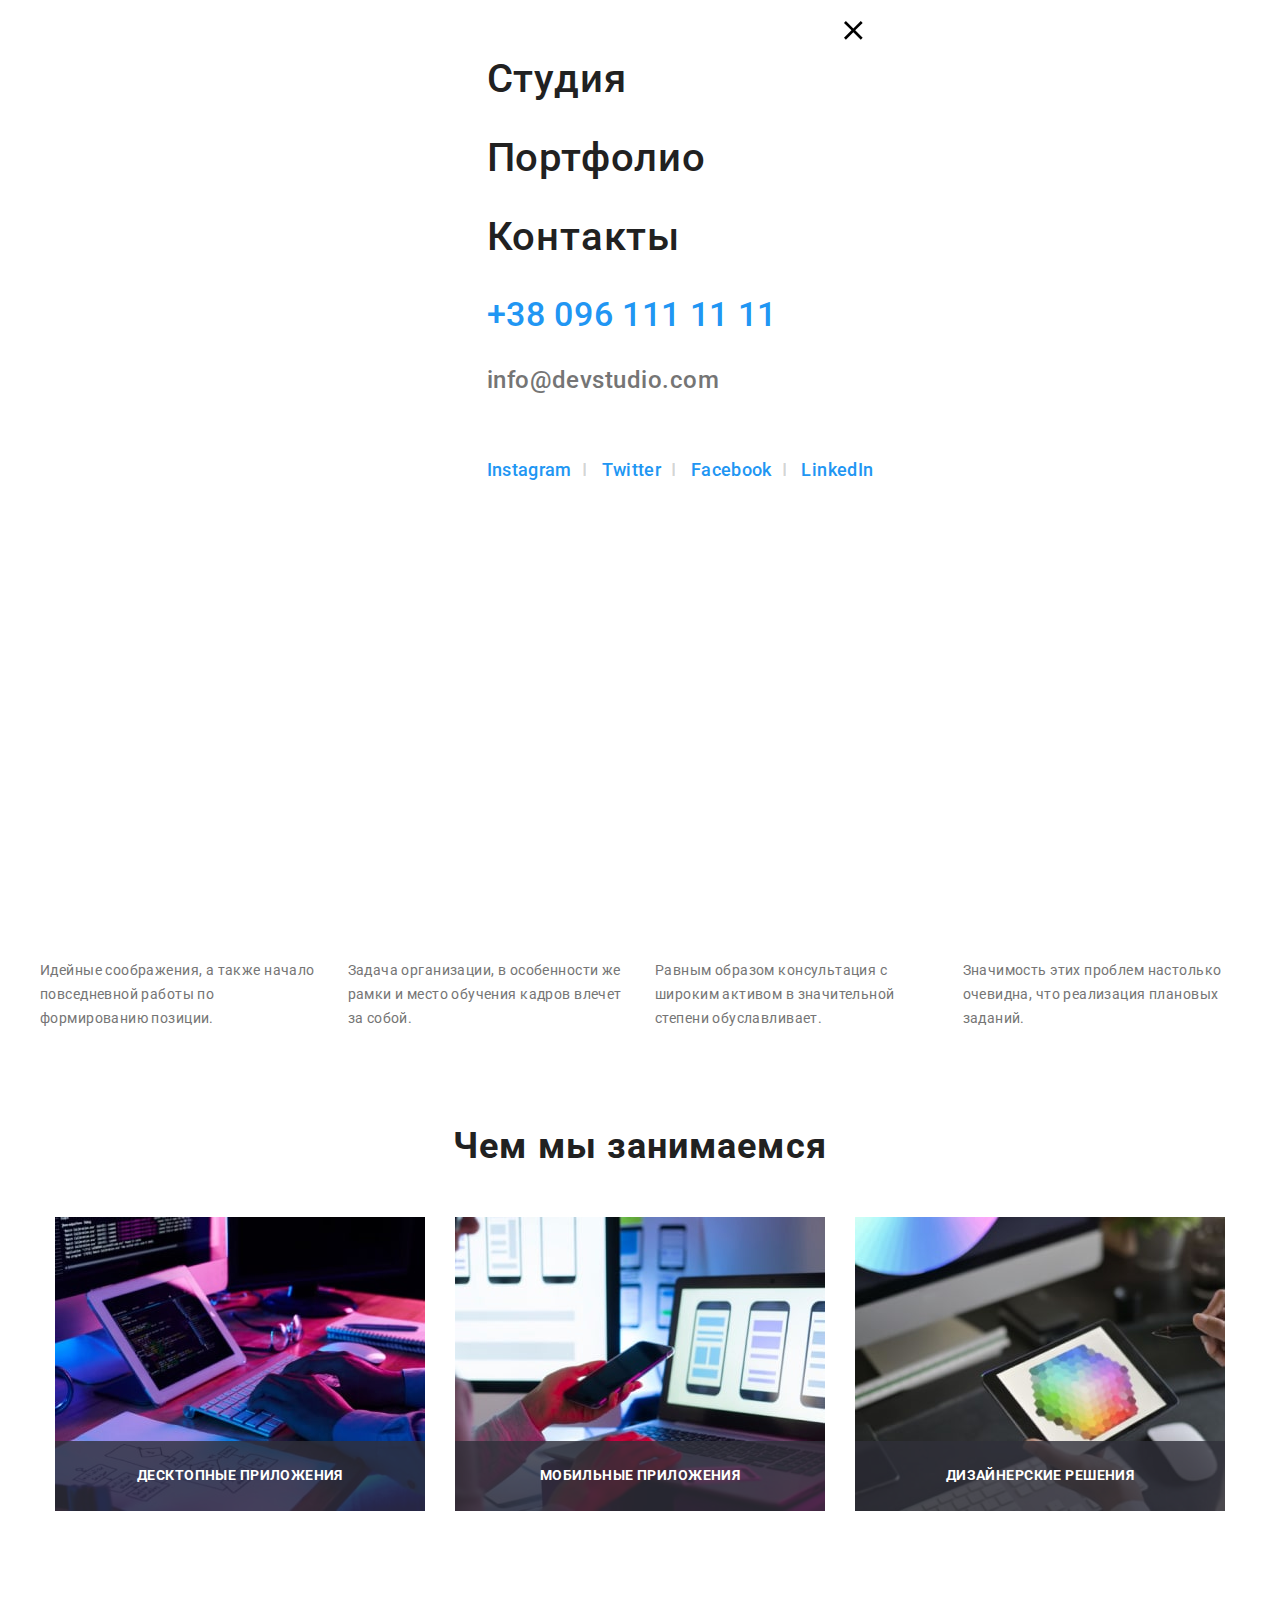
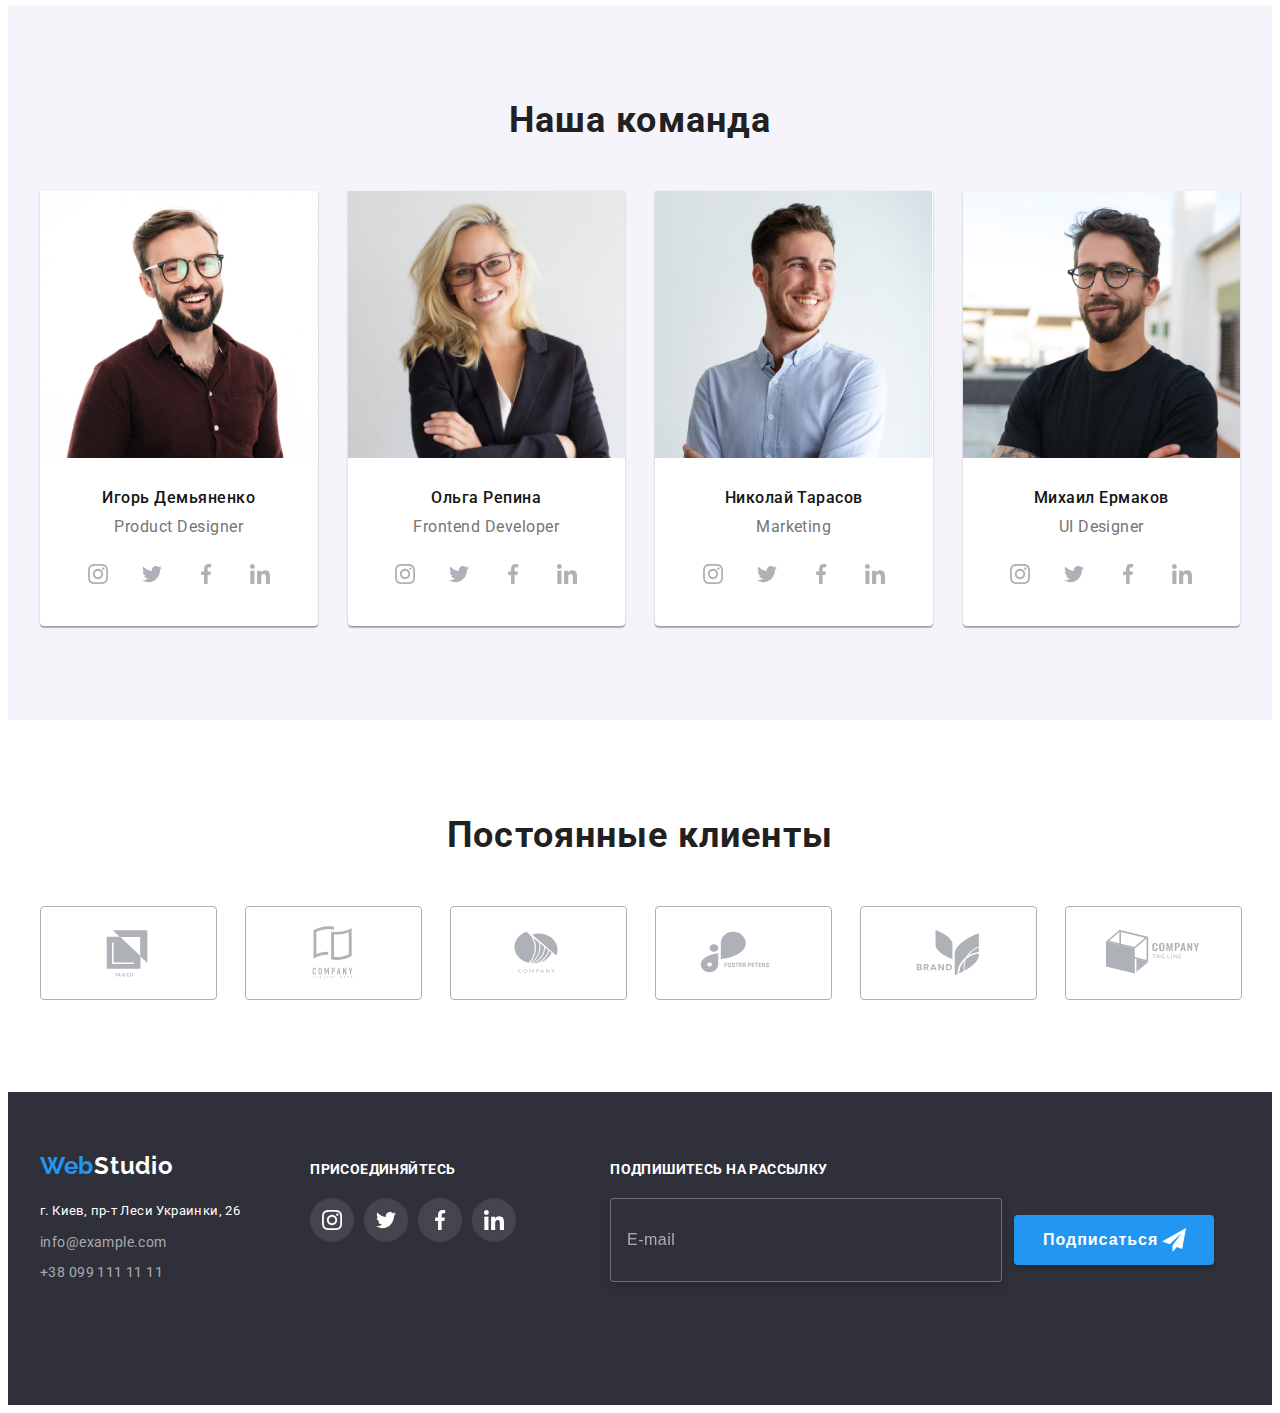
==== commit c4dd817e: "hw8 finish" ====
--- a/index.html
+++ b/index.html
@@ -83,7 +83,7 @@
                 ></use>
               </svg>
             </button>
-            <nav>
+            <nav class="mob-menu-all">
               <ul class="mob-menu-nav list">
                 <li class="mob-menu-nav-item">
                   <a
--- a/css/main.min.css
+++ b/css/main.min.css
@@ -1 +1 @@
-p,h1,h2,h3,h4,h5,h6{margin:0}ul{margin:0;padding-left:0}address{font-style:normal}a{color:currentColor}body{font-family:var(--main-font)}img,svg{display:block;max-width:100%;height:auto}.list{list-style:none}.container{max-width:1200px;margin-left:auto;margin-right:auto;padding-left:15px;padding-right:15px}@media screen and (min-width: 480px){.container{max-width:480px}}@media screen and (min-width: 768px){.container{max-width:768px}}@media screen and (min-width: 1200px){.container{max-width:1200px}}.section{padding-top:60px;padding-bottom:60px}@media screen and (min-width: 1200px){.section{padding-top:94px;padding-bottom:94px}}.section__title{font-weight:700;font-size:28px;line-height:1.18;text-align:center;letter-spacing:.03em;color:#212121;margin-bottom:30px}@media screen and (min-width: 1200px){.section__title{font-size:36px;line-height:1.17;margin-bottom:50px}}.backdrop{position:fixed;top:0;left:0;width:100%;height:100%;background:rgba(0,0,0,.2);transition:opacity 250ms cubic-bezier(0.4, 0, 0.2, 1),visibility 250ms cubic-bezier(0.4, 0, 0.2, 1)}.backdrop.is-hidden{opacity:0;pointer-events:none;visibility:hidden}.backdrop.is-hidden .modal{transform:translate(-50%, -50%) scale(0)}.modal{position:absolute;top:50%;left:50%;transform:translate(-50%, -50%) scale(1);transition:transform 250ms cubic-bezier(0.4, 0, 0.2, 1);width:528px;min-height:581px;background-color:#fff;border-radius:5px;padding:40px}.modal-field{margin-bottom:10px}.modal-field-coment{margin-bottom:20px}.modal-titel{font-weight:700;font-size:20px;line-height:1.15;text-align:center;letter-spacing:.03em;color:#212121;margin-bottom:12px}.modal-input{width:100%;height:40px;border:1px solid rgba(33,33,33,.2);border-radius:4px;margin-top:4px;padding-left:42px;outline:rgba(0,0,0,0);transition:border 250ms cubic-bezier(0.4, 0, 0.2, 1)}.modal-input:focus{border:1px solid #2196f3}.modal-input:focus+.input-icon{fill:var(--accent-color)}.modal-coment{display:block;width:100%;height:120px;margin-top:4px;border:1px solid rgba(33,33,33,.2);border-radius:4px;resize:none;padding:12px 16px;outline:rgba(0,0,0,0);transition:border 250ms cubic-bezier(0.4, 0, 0.2, 1)}.modal-coment:focus{border:1px solid #2196f3}.modal-coment::placeholder{font-size:12px;line-height:1.17;letter-spacing:.01em;color:rgba(117,117,117,.5)}.modal-close{width:18px;height:18px;fill:#000;display:flex;align-items:center;justify-content:center;transition:fill 250ms cubic-bezier(0.4, 0, 0.2, 1)}.modal-button{font-weight:700;font-size:16px;line-height:1.88;display:flex;align-items:center;text-align:center;letter-spacing:.06em;color:var(--primary-white-color);background-color:var(--accent-color);display:block;margin:30px auto 0;box-shadow:0px 4px 4px rgba(0,0,0,.15);border-radius:4px;border-width:0;padding:10px 32px;cursor:pointer}.modal-button-close{position:absolute;right:8px;top:8px;width:30px;height:30px;background-color:rgba(0,0,0,0);color:#000;border-radius:50%;border:1px solid rgba(0,0,0,.1);cursor:pointer}.modal-button-close:hover .modal-close,.modal-button-close:focus .modal-close{fill:var(--accent-color)}.input-wrap{position:relative}.input-icon{position:absolute;left:12px;top:50%;transform:translateY(-50%);transition:fill 250ms cubic-bezier(0.4, 0, 0.2, 1)}.label-name{font-size:12px;line-height:1.17;letter-spacing:.01em;color:var(--primary-grey-color)}.check-text{display:flex;align-items:center;justify-content:center;font-size:14px;line-height:1.71;letter-spacing:.03em;color:#757575}.check-text span{display:flex;align-items:center;justify-content:center;border:1px solid #212121;border-radius:2px;width:16px;height:15px;margin-right:8px;transition:background-color 250ms cubic-bezier(0.4, 0, 0.2, 1),fill 250ms cubic-bezier(0.4, 0, 0.2, 1)}.modal-checkbox:checked+.check-text span{background-color:var(--accent-color);border:none}.modal-checkbox:focus+.check-text span{border-color:var(--accent-color)}.check-icon{fill:rgba(0,0,0,0)}.modal-checkbox:checked+.check-text .check-icon{fill:var(--primary-white-color)}.check-link{font-size:14px;line-height:1.71;letter-spacing:.03em;text-decoration-line:underline;color:var(--accent-color)}.menu__logo{font-family:var(--second-font);color:var(--primary-text-color);font-weight:700;font-size:24px;line-height:1.16;letter-spacing:.03em;text-decoration:none;font-weight:700;letter-spacing:.03em;margin-top:16px;margin-bottom:16px}@media screen and (min-width: 768px){.menu__logo{margin-top:26px;margin-bottom:26px}}@media screen and (min-width: 1200px){.menu__logo{margin-top:24px;margin-bottom:25px;font-size:26px;line-height:1.19;letter-spacing:.03em}}.menu__logo-web{color:var(--accent-color)}.visually-hidden{position:absolute;white-space:nowrap;width:1px;height:1px;overflow:hidden;border:0;padding:0;clip:rect(0 0 0 0);clip-path:inset(50%);margin:-1px}:root{--primary-text-color: rgba(21, 21, 21, 1);--primary-white-color: #ffffff;--accent-color: #2196F3;--primary-grey-color: #757575;--primary-icon-color: #AFB1B8;--main-font: Roboto, sans-serif;--second-font: Raleway, cursive}.header{background-color:var(--primary-white-color);border-bottom:1px solid #ececec}@media screen and (min-width: 480px){.header .container{display:flex}}@media screen and (min-width: 1200px){.header .container{flex-direction:column}}.menu{display:flex;align-items:center;width:100%}.menu-open{margin-left:auto;background-color:rgba(0,0,0,0);border:none;width:40px;height:40px;padding:0;margin-top:10px;margin-bottom:10px}@media screen and (min-width: 768px){.menu-open{display:none}}@media screen and (min-width: 1200px){.menu-open{display:none}}.modal-menu-open{width:100%;fill:#000;transition:fill 250ms cubic-bezier(0.4, 0, 0.2, 1),visibility 250ms cubic-bezier(0.4, 0, 0.2, 1)}.modal-menu-open:hover,.modal-menu-open:focus{fill:var(--accent-color)}.mob-menu{position:fixed;z-index:2;width:100vw;height:100vh;background-color:#fff;top:0;padding-top:10px;padding-bottom:48px;transform:translateX(0s);transition:transition 250ms linear}.mob-menu.is-hidden{transform:translateX(100%)}.menu-close{display:block;margin-left:auto;background-color:rgba(0,0,0,0);border:none;padding:0;margin-bottom:2px}.mob-menu-nav-item{margin-bottom:32px}.mob-menu-nav-link{font-weight:500;font-size:40px;line-height:1.18;letter-spacing:.02em;color:#212121;text-decoration:none;transition:color 250ms cubic-bezier(0.4, 0, 0.2, 1),visibility 250ms cubic-bezier(0.4, 0, 0.2, 1)}.mob-menu-nav-link:hover,.mob-menu-nav-link:focus{color:var(--accent-color)}.mob-menu-cont{margin-bottom:64px}.mob-menu-cont-item{margin-bottom:32px}.mob-menu-tel-link{font-weight:500;font-size:34px;line-height:1.25;letter-spacing:.02em;color:#2196f3;text-decoration:none}.mob-menu-post-link{font-weight:500;font-size:24px;line-height:1.16;letter-spacing:.02em;color:#757575;text-decoration:none}.mob-menu-soc{display:flex;gap:10px}.mob-menu-soc-link{font-weight:500;font-size:18px;line-height:1.22;letter-spacing:.02em;color:#2196f3;text-decoration:none}.i{margin-right:10px;border:none;transform:rotate(90deg);color:rgba(33,33,33,.2)}.navigation{display:none;font-weight:500;font-size:14px;line-height:1.14;letter-spacing:.02em;color:var(--primary-text-color);margin-left:93px}@media screen and (min-width: 768px){.navigation{display:flex;align-items:baseline}}@media screen and (min-width: 1200px){.navigation{display:flex}}.navigation .navigation__item{margin-right:50px}.navigation .navigation__item:last-child{margin-right:0}.navigation__link{display:block;color:var(--primary-text-color);text-decoration:none;padding-top:32px;padding-bottom:32px;transition:color 250ms cubic-bezier(0.4, 0, 0.2, 1),visibility 250ms cubic-bezier(0.4, 0, 0.2, 1)}.navigation__link:hover,.navigation__link:focus{color:var(--accent-color)}.navigation__link--current{position:relative}.navigation__link--current::after{content:"";position:absolute;width:100%;height:4px;border-radius:2px;background-color:var(--accent-color);left:0;bottom:-1px}.contact{display:none;margin-left:auto}@media screen and (min-width: 768px){.contact{display:flex;flex-wrap:wrap;gap:10px;margin-left:84px}}@media screen and (min-width: 1200px){.contact{display:flex;margin-left:auto}}.contact__link{display:block;font-weight:500;font-size:14px;line-height:1.14;letter-spacing:.02em;color:var(--primary-grey-color);text-decoration:none;margin-left:auto;padding-top:32px;padding-bottom:32px;display:flex;align-items:center;transition:color 250ms cubic-bezier(0.4, 0, 0.2, 1),visibility 250ms cubic-bezier(0.4, 0, 0.2, 1)}@media screen and (min-width: 768px){.contact__link{padding-top:0;padding-bottom:0;font-size:12px;line-height:1.17}}@media screen and (min-width: 1200px){.contact__link{padding-top:32px;padding-bottom:32px}}.contact__link:hover,.contact__link:focus{color:var(--accent-color)}@media screen and (min-width: 1200px){.contact .contact__item+.contact__item{margin-left:50px}}.contact .item:last-child{margin-right:0}.contact__icon{fill:currentColor;margin-right:10px;align-items:center;transition:fill 2500ms cubic-bezier(0.4, 0, 0.2, 1),visibility 250ms cubic-bezier(0.4, 0, 0.2, 1)}.contact__icon:hover{fill:var(--accent-color)}.contact__icon:focus{fill:var(--accent-color)}.hero{max-width:1600px;height:600px;margin-left:auto;margin-right:auto;background-color:#2f303a;padding:118px 60px;background-image:linear-gradient(to right, rgba(47, 48, 58, 0.4), rgba(47, 48, 58, 0.4)),url(../img/bg-img-tel-min.jpg);background-repeat:no-repeat;background-position:center;background-size:cover}@media(min-device-pixel-ratio: 2),(min-resolution: 192dpi),(min-resolution: 2dppx){.hero{background-image:linear-gradient(to right, rgba(47, 48, 58, 0.4), rgba(47, 48, 58, 0.4)),url(../img/bg-img-tel-2x.jpg)}}@media screen and (min-width: 768px){.hero{padding:118px 204px;background-image:linear-gradient(to right, rgba(47, 48, 58, 0.4), rgba(47, 48, 58, 0.4)),url(../img/bg-img-tablet-min.jpg)}}@media screen and (min-width: 768px)and (min-device-pixel-ratio: 2),screen and (min-width: 768px)and (min-resolution: 192dpi),screen and (min-width: 768px)and (min-resolution: 2dppx){.hero{background-image:linear-gradient(to right, rgba(47, 48, 58, 0.4), rgba(47, 48, 58, 0.4)),url(../img/bg-img-tab-2x.jpg)}}@media screen and (min-width: 1200px){.hero{background-image:linear-gradient(to right, rgba(47, 48, 58, 0.4), rgba(47, 48, 58, 0.4)),url(../img/Img17-des.jpg)}}@media screen and (min-width: 1200px)and (min-device-pixel-ratio: 2),screen and (min-width: 1200px)and (min-resolution: 192dpi),screen and (min-width: 1200px)and (min-resolution: 2dppx){.hero{background-image:linear-gradient(to right, rgba(47, 48, 58, 0.4), rgba(47, 48, 58, 0.4)),url(../img/bg-img-des-2x.jpg)}}.hero__title{font-weight:900;font-size:24px;line-height:1.62;text-align:center;letter-spacing:.06em;text-transform:uppercase;color:var(--primary-white-color);max-width:360px;margin-right:auto;margin-left:auto}@media screen and (min-width: 768px){.hero__title{max-width:360px}}@media screen and (min-width: 1200px){.hero__title{font-size:44px;line-height:1.36;max-width:696px}}.hero__button{font-weight:700;font-size:16px;line-height:1.88;display:flex;align-items:center;text-align:center;letter-spacing:.06em;color:var(--primary-white-color);background-color:var(--accent-color);display:block;margin:30px auto 0;box-shadow:0px 4px 4px rgba(0,0,0,.15);border-radius:4px;border-width:0;padding:10px 32px;cursor:pointer}.features{display:flex;flex-wrap:wrap;gap:30px}.features__item{width:100%}@media screen and (min-width: 768px){.features__item{width:calc((100% - 30px)/2)}}@media screen and (min-width: 1200px){.features__item{width:calc((100% - 90px)/4)}}.features__title{margin-bottom:10px;font-weight:700;font-size:14px;line-height:1.14;text-align:center;letter-spacing:.03em;text-transform:uppercase;color:#212121}@media screen and (min-width: 768px){.features__title{text-align:start}}.features__text{font-size:14px;line-height:1.71;letter-spacing:.03em;color:var(--primary-grey-color)}.features__box{background:#f5f4fa;border-radius:4px;display:flex;width:100%;height:120px;align-items:center;justify-content:center;margin-bottom:30px}.work{display:none}@media screen and (min-width: 1200px){.work{display:flex;margin-top:50px}}.work__item{margin-right:30px;position:relative}.work__item:last-child{margin-right:0}.work__img-title{display:flex;align-items:center;justify-content:center;position:absolute;width:100%;height:70px;background:rgba(47,48,58,.8);font-weight:700;font-size:14px;line-height:1.14;letter-spacing:.03em;text-transform:uppercase;color:#fff;bottom:0}.section--no-pading-top{padding-top:0;display:none}@media screen and (min-width: 1200px){.section--no-pading-top{display:flex}}.section__team--another-bg{background-color:#f5f4fa}.team__list{display:flex;flex-wrap:wrap;gap:30px}.team__link{background-color:var(--primary-white-color);box-shadow:0px 1px 3px rgba(0,0,0,.12),0px 1px 1px rgba(0,0,0,.14),0px 2px 1px rgba(0,0,0,.2);border-radius:0px 0px 4px 4px;margin-right:auto;margin-left:auto}@media screen and (min-width: 768px){.team__link{width:calc((100% - 30px)/2)}}@media screen and (min-width: 1200px){.team__link{width:calc((100% - 90px)/4)}}.team__title{font-weight:700;font-size:28px;line-height:1.18;text-align:center;letter-spacing:.03em;color:#212121;margin-bottom:30px}@media screen and (min-width: 1200px){.team__title{font-size:36px;line-height:1.17;margin-bottom:50px}}.team__name{font-weight:500;font-size:16px;line-height:1.19;text-align:center;letter-spacing:.03em;color:var(--primary-text-color);margin-bottom:10px}.team__text{font-size:16px;line-height:1.19;text-align:center;letter-spacing:.03em;color:var(--primary-grey-color);margin-bottom:16px}.team__soc{display:flex;justify-content:center;gap:10px}.team__soc-link{width:44px;height:44px;border-radius:50%;background-color:var(--primary-white-color);display:flex;align-items:center;justify-content:center;color:var(--primary-icon-color);transition:color 250ms cubic-bezier(0.4, 0, 0.2, 1),visibility 250ms cubic-bezier(0.4, 0, 0.2, 1),background-color 250ms cubic-bezier(0.4, 0, 0.2, 1)}.team__soc-link:hover{background-color:var(--accent-color);color:var(--primary-white-color)}.team__soc-link:focus{background-color:var(--accent-color);color:var(--primary-white-color)}.team__soc-icon{fill:currentColor}.team__name-text{padding-top:30px;padding-bottom:30px}.customers{display:flex;flex-wrap:wrap;gap:30px}.customers__item{width:calc((100% - 30px)/2);height:92px}@media screen and (min-width: 768px){.customers__item{width:calc((100% - 60px)/3)}}@media screen and (min-width: 1200px){.customers__item{width:calc((100% - 150px)/6)}}.customers__icon{fill:currentColor}.customers__link{width:100%;height:100%;display:flex;align-items:center;justify-content:center;border:1px solid #afb1b8;border-radius:4px;color:#afb1b8;transition:color 250ms cubic-bezier(0.4, 0, 0.2, 1),visibility 250ms cubic-bezier(0.4, 0, 0.2, 1),border 250ms cubic-bezier(0.4, 0, 0.2, 1)}.customers__link:hover,.customers__link:focus{color:var(--accent-color);border:1px solid #2196f3}.footer{background:#2f303a;padding-bottom:60px;padding-top:60px;flex-wrap:wrap}@media screen and (min-width: 768px){.footer .container{display:flex;flex-wrap:wrap;align-items:baseline}}@media screen and (min-width: 1200px){.footer .container{display:flex;align-items:baseline}}.footer-nav{margin-bottom:9px}.footer-contacts{margin-bottom:6px}.footer-contacts:last-child{margin-bottom:0}.footer-soc{flex-grow:1;margin-top:60px;text-align:center;margin-bottom:60px}@media screen and (min-width: 768px){.footer-soc{margin-right:89px;margin-left:165px;margin-bottom:0;margin-top:0}}@media screen and (min-width: 1200px){.footer-soc{margin-right:0;margin-left:0;margin-bottom:0}}.footer-soc-title{font-weight:700;font-size:14px;line-height:1.14;letter-spacing:.03em;text-transform:uppercase;color:var(--primary-white-color);margin-bottom:20px}.footer-soc-list{display:flex;justify-content:center;gap:10px}.footer-soc-link{width:44px;height:44px;border-radius:50%;background:rgba(255,255,255,.1);display:flex;align-items:center;justify-content:center;color:var(--primary-white-color)}.footer-soc-icon{width:20px;height:20px;display:flex;align-items:center;justify-content:center;fill:currentColor}.footer-addres{margin-top:20px}.footer-addres-nav{font-size:13px;line-height:1.71;text-align:center;letter-spacing:.03em;color:var(--primary-white-color);text-decoration:none;cursor:default;transition:color 250ms cubic-bezier(0.4, 0, 0.2, 1),visibility 250ms cubic-bezier(0.4, 0, 0.2, 1)}.footer-addres-nav:hover,.footer-addres-nav:focus{color:var(--accent-color)}.footer-addres-contacts{font-size:14px;line-height:1.71;letter-spacing:.03em;text-align:center;color:rgba(255,255,255,.6);text-decoration:none;cursor:default;transition:color 250ms cubic-bezier(0.4, 0, 0.2, 1),visibility 250ms cubic-bezier(0.4, 0, 0.2, 1)}.footer-addres-contacts:hover,.footer-addres-contacts:focus{color:var(--accent-color)}@media screen and (min-width: 768px){.footer-subscribe{margin-left:auto;margin-right:auto}}@media screen and (min-width: 1200px){.footer-subscribe{margin-left:94px}}.footer-subscribe-title{font-weight:700;font-size:14px;line-height:1.14;letter-spacing:.03em;text-align:center;text-transform:uppercase;color:#fff;margin-bottom:20px}.footer-subscribe-icon{position:absolute;fill:var(--primary-white-color);right:28px;top:50%;transform:translateY(-50%)}.footer-wrap{display:flex;align-items:center;flex-wrap:wrap;gap:20px}@media screen and (min-width: 1200px){.footer-wrap{flex-wrap:nowrap}}.footer-input{width:100%;height:50px;border:1px solid rgba(255,255,255,.3);filter:drop-shadow(0px 4px 4px rgba(0, 0, 0, 0.15));border-radius:4px;background-color:#2f303a;padding:16px;color:var(--primary-white-color)}@media screen and (min-width: 1200px){.footer-input{margin-right:12px;width:358px}}.footer-input::checked{border:none}.footer-input::placeholder{font-size:16px;line-height:1.25;display:flex;align-items:center;letter-spacing:.03em;color:rgba(255,255,255,.6)}.footer-button{position:relative;width:200px;height:50px;font-weight:700;font-size:16px;line-height:1.88;display:flex;align-items:center;text-align:center;letter-spacing:.06em;color:var(--primary-white-color);background-color:var(--accent-color);display:block;box-shadow:0px 4px 4px rgba(0,0,0,.15);border-radius:4px;border-width:0;padding:10px 62px 10px 29px;cursor:pointer;margin-left:auto;margin-right:auto}@media screen and (min-width: 1200px){.footer-button{margin-right:0;margin-left:0}}.footer-item-link{width:100%;height:100%;display:flex;align-items:center;justify-content:center;border-radius:50%;transition:background-color 250ms cubic-bezier(0.4, 0, 0.2, 1),visibility 250ms cubic-bezier(0.4, 0, 0.2, 1)}.footer-item-link:hover,.footer-item-link:focus{background-color:var(--accent-color)}.footer-nav-soc{flex-wrap:wrap;text-align:center;margin-right:124px;margin-left:124px}@media screen and (min-width: 768px){.footer-nav-soc{margin-left:76px;margin-right:0;text-align:center;margin-bottom:60px}}@media screen and (min-width: 1200px){.footer-nav-soc{margin-left:0;margin-right:70px;text-align:start}}.logo-footer{font-family:var(--second-font);color:var(--primary-white-color);text-decoration:none;cursor:default;font-weight:700;font-size:24px;line-height:1.16;text-align:center;letter-spacing:.03em}.logo-footer-web{color:var(--accent-color)}.portfolio{background-color:var(--primary-white-color);width:1200px;padding-left:15px;padding-right:15px;margin-left:auto;margin-right:auto}.filter{margin-bottom:40px;display:flex;justify-content:start;flex-wrap:wrap;gap:15px 8px}@media screen and (min-width: 768px){.filter{justify-content:center;margin-bottom:30px}}@media screen and (min-width: 1200px){.filter{justify-content:center;margin-bottom:50px}}.filter .item:last-child{margin-right:0}.filter-button{font-style:normal;font-weight:500;font-size:16px;line-height:1.62;text-align:center;letter-spacing:.03em;color:var(--primary-text-color);background-color:#f5f4fa;text-decoration:none;width:max-content;cursor:pointer;border:none;border-radius:4px;padding:6px 22px;transition:color 250ms cubic-bezier(0.4, 0, 0.2, 1),background-color 250ms cubic-bezier(0.4, 0, 0.2, 1),visibility 250ms cubic-bezier(0.4, 0, 0.2, 1),box-shadow 250ms cubic-bezier(0.4, 0, 0.2, 1)}.filter-button:hover,.filter-button:focus{box-shadow:0px 3px 1px rgba(0,0,0,.1),0px 1px 2px rgba(0,0,0,.08),0px 2px 2px rgba(0,0,0,.12);color:var(--primary-white-color);background-color:var(--accent-color)}.portfolio-list{margin-bottom:30px;position:relative}@media screen and (min-width: 768px){.portfolio-list{width:calc((100% - 30px)/2)}}@media screen and (min-width: 1200px){.portfolio-list{width:calc((100% - 60px)/3)}}.portfolio-list:nth-child(3n){margin-right:0}.portfolio-list:nth-last-child(-n+3){margin-bottom:0}.portfolio-img{display:flex;flex-wrap:wrap;gap:30px;width:100%}.portfolio-img-link{display:block;text-decoration:none;transition:box-shadow 250ms cubic-bezier(0.4, 0, 0.2, 1)}.portfolio-img-link:hover .portfolio-img-top-text{transform:translateY(0)}.portfolio-img-link:focus .portfolio-img-top-text{transform:translateY(0)}.portfolio-img-link:hover,.portfolio-img-link:focus{box-shadow:0px 1px 1px rgba(0,0,0,.12),0px 4px 4px rgba(0,0,0,.06),1px 4px 6px rgba(0,0,0,.16)}.portfolio-img-wrap{position:relative;overflow:hidden}.portfolio-item{font-style:normal;font-weight:700;font-size:18px;line-height:2;letter-spacing:.06em;color:var(--primary-text-color);margin-bottom:4px}.portfolio-text{font-size:16px;line-height:1.88;letter-spacing:.03em;color:var(--primary-grey-color)}.div-item-text{padding-top:20px;border-bottom:1px solid #ececec;border-left:1px solid #ececec;border-right:1px solid #ececec;padding-bottom:20px;padding-left:24px;padding-right:24px}.portfolio-img-top-text{position:absolute;top:0;left:0;height:100%;font-weight:400;font-size:18px;line-height:1.56;letter-spacing:.03em;color:#fff;padding:63px 24px;background:rgba(33,150,243,.9);transform:translateY(100%);transition:transform 250ms cubic-bezier(0.4, 0, 0.2, 1);overflow:auto}/*# sourceMappingURL=main.min.css.map */+p,h1,h2,h3,h4,h5,h6{margin:0}ul{margin:0;padding-left:0}address{font-style:normal}a{color:currentColor}body{font-family:var(--main-font)}img{display:block;max-width:100%;height:auto}.list{list-style:none}.container{max-width:1200px;margin-left:auto;margin-right:auto;padding-left:15px;padding-right:15px}@media screen and (min-width: 480px){.container{max-width:480px}}@media screen and (min-width: 768px){.container{max-width:768px}}@media screen and (min-width: 1200px){.container{max-width:1200px}}.section{padding-top:60px;padding-bottom:60px}@media screen and (min-width: 1200px){.section{padding-top:94px;padding-bottom:94px}}.section__title{font-weight:700;font-size:28px;line-height:1.18;text-align:center;letter-spacing:.03em;color:#212121;margin-bottom:30px}@media screen and (min-width: 1200px){.section__title{font-size:36px;line-height:1.17;margin-bottom:50px}}.backdrop{padding:93px 15px;position:fixed;top:0;left:0;width:100%;height:100%;background:rgba(0,0,0,.2);transition:opacity 250ms cubic-bezier(0.4, 0, 0.2, 1),visibility 250ms cubic-bezier(0.4, 0, 0.2, 1)}@media screen and (min-width: 768px){.backdrop{padding:208px 159px}}@media screen and (min-width: 1200px){.backdrop{padding:0}}.backdrop.is-hidden{opacity:0;pointer-events:none;visibility:hidden}.backdrop.is-hidden .modal{transform:translate(-50%, -50%) scale(0)}.modal{position:relative;transition:transform 250ms cubic-bezier(0.4, 0, 0.2, 1);background-color:#fff}@media screen and (min-width: 1200px){.modal{position:absolute;top:50%;left:50%;transform:translate(-50%, -50%) scale(1);transition:transform 250ms cubic-bezier(0.4, 0, 0.2, 1);width:528px;min-height:581px;background-color:#fff;border-radius:5px;padding:40px}}.modal-field{margin-bottom:10px}.modal-field-coment{margin-bottom:20px}.modal-titel{font-weight:700;font-size:20px;line-height:1.15;text-align:center;letter-spacing:.03em;color:#212121;margin-bottom:12px}.modal-input{width:100%;height:40px;border:1px solid rgba(33,33,33,.2);border-radius:4px;margin-top:4px;padding-left:42px;outline:rgba(0,0,0,0);transition:border 250ms cubic-bezier(0.4, 0, 0.2, 1)}.modal-input:focus{border:1px solid #2196f3}.modal-input:focus+.input-icon{fill:var(--accent-color)}.modal-coment{display:block;width:100%;height:120px;margin-top:4px;border:1px solid rgba(33,33,33,.2);border-radius:4px;resize:none;padding:12px 16px;outline:rgba(0,0,0,0);transition:border 250ms cubic-bezier(0.4, 0, 0.2, 1)}.modal-coment:focus{border:1px solid #2196f3}.modal-coment::placeholder{font-size:12px;line-height:1.17;letter-spacing:.01em;color:rgba(117,117,117,.5)}.modal-close{width:18px;height:18px;fill:#000;display:flex;align-items:center;justify-content:center;transition:fill 250ms cubic-bezier(0.4, 0, 0.2, 1)}.modal-button{font-weight:700;font-size:16px;line-height:1.88;display:flex;align-items:center;text-align:center;letter-spacing:.06em;color:var(--primary-white-color);background-color:var(--accent-color);display:block;margin:30px auto 0;box-shadow:0px 4px 4px rgba(0,0,0,.15);border-radius:4px;border-width:0;padding:10px 32px;cursor:pointer}.modal-button-close{position:absolute;right:8px;top:8px;width:30px;height:30px;background-color:rgba(0,0,0,0);color:#000;border-radius:50%;border:1px solid rgba(0,0,0,.1);cursor:pointer}.modal-button-close:hover .modal-close,.modal-button-close:focus .modal-close{fill:var(--accent-color)}.input-wrap{position:relative}.input-icon{position:absolute;left:12px;top:50%;transform:translateY(-50%);transition:fill 250ms cubic-bezier(0.4, 0, 0.2, 1)}.label-name{font-size:12px;line-height:1.17;letter-spacing:.01em;color:var(--primary-grey-color)}.check-text{display:flex;align-items:center;justify-content:center;font-size:14px;line-height:1.71;letter-spacing:.03em;color:#757575}.check-text span{display:flex;align-items:center;justify-content:center;border:1px solid #212121;border-radius:2px;width:16px;height:15px;margin-right:8px;transition:background-color 250ms cubic-bezier(0.4, 0, 0.2, 1),fill 250ms cubic-bezier(0.4, 0, 0.2, 1)}.modal-checkbox:checked+.check-text span{background-color:var(--accent-color);border:none}.modal-checkbox:focus+.check-text span{border-color:var(--accent-color)}.check-icon{fill:rgba(0,0,0,0)}.modal-checkbox:checked+.check-text .check-icon{fill:var(--primary-white-color)}.check-link{font-size:14px;line-height:1.71;letter-spacing:.03em;text-decoration-line:underline;color:var(--accent-color)}.menu__logo{font-family:var(--second-font);color:var(--primary-text-color);font-weight:700;font-size:24px;line-height:1.16;letter-spacing:.03em;text-decoration:none;font-weight:700;letter-spacing:.03em;margin-right:93px}@media screen and (min-width: 1200px){.menu__logo{font-size:26px;line-height:1.19;letter-spacing:.03em}}.menu__logo-web{color:var(--accent-color)}.visually-hidden{position:absolute;white-space:nowrap;width:1px;height:1px;overflow:hidden;border:0;padding:0;clip:rect(0 0 0 0);clip-path:inset(50%);margin:-1px}:root{--primary-text-color: rgba(21, 21, 21, 1);--primary-white-color: #ffffff;--accent-color: #2196F3;--primary-grey-color: #757575;--primary-icon-color: #AFB1B8;--main-font: Roboto, sans-serif;--second-font: Raleway, cursive}.header{background-color:var(--primary-white-color);border-bottom:1px solid #ececec}@media screen and (min-width: 480px){.header .container{display:flex}}@media screen and (min-width: 1200px){.header .container{flex-direction:column}}.menu{display:flex;align-items:center;width:100%}.menu-open{margin-left:auto;background-color:rgba(0,0,0,0);border:none;width:40px;height:40px;padding:0;margin-top:10px;margin-bottom:10px}@media screen and (min-width: 768px){.menu-open{display:none}}@media screen and (min-width: 1200px){.menu-open{display:none}}.modal-menu-open{width:100%;fill:#000;transition:fill 250ms cubic-bezier(0.4, 0, 0.2, 1),visibility 250ms cubic-bezier(0.4, 0, 0.2, 1)}.modal-menu-open:hover,.modal-menu-open:focus{fill:var(--accent-color)}.mob-menu{position:fixed;z-index:2;width:100%;height:100%;background-color:#fff;top:0;left:0%;padding-top:10px;padding-bottom:48px;display:flex;flex-direction:column;justify-content:space-between;padding-left:40px;transform:translateX(100%);transition:transform 250ms cubic-bezier(0.4, 0, 0.2, 1),visibility 250ms cubic-bezier(0.4, 0, 0.2, 1)}.mob-menu.is-hidden{transform:translateX(0%)}.menu-close{display:block;margin-left:auto;background-color:rgba(0,0,0,0);border:none;padding:0;margin-bottom:2px}.mob-menu-nav-item{margin-bottom:25px}@media screen and (min-width: 420px){.mob-menu-nav-item{margin-bottom:32px}}.mob-menu-nav-link{font-weight:500;font-size:28px;line-height:1.81;letter-spacing:.02em;color:#212121;text-decoration:none;transition:color 250ms cubic-bezier(0.4, 0, 0.2, 1),visibility 250ms cubic-bezier(0.4, 0, 0.2, 1)}@media screen and (min-width: 420px){.mob-menu-nav-link{font-size:40px;line-height:1.18}}.mob-menu-nav-link:hover,.mob-menu-nav-link:focus{color:var(--accent-color)}.mob-menu-cont{margin-bottom:64px}.mob-menu-cont-item{margin-bottom:32px}.mob-menu-tel-link{font-weight:500;font-size:24px;line-height:1.77;letter-spacing:.02em;color:#2196f3;text-decoration:none}@media screen and (min-width: 420px){.mob-menu-tel-link{font-size:34px;line-height:1.25}}.mob-menu-post-link{font-weight:500;font-size:17px;line-height:1.63;letter-spacing:.02em;color:#757575;text-decoration:none}@media screen and (min-width: 420px){.mob-menu-post-link{font-size:24px;line-height:1.16}}.mob-menu-soc{display:flex;gap:10px}.mob-menu-soc-link{font-weight:500;font-size:10px;line-height:1.83;letter-spacing:.02em;color:#2196f3;text-decoration:none}@media screen and (min-width: 457px){.mob-menu-soc-link{font-size:18px;line-height:1.22}}.i{margin-right:10px;border:none;transform:rotate(90deg);color:rgba(33,33,33,.2)}.navigation{display:none;font-weight:500;font-size:14px;line-height:1.14;letter-spacing:.02em;color:var(--primary-text-color)}@media screen and (min-width: 768px){.navigation{display:flex;align-items:baseline}}@media screen and (min-width: 1200px){.navigation{display:flex}}.navigation .navigation__item{margin-right:50px}.navigation .navigation__item:last-child{margin-right:0}.navigation__link{display:block;color:var(--primary-text-color);text-decoration:none;padding-top:32px;padding-bottom:32px;transition:color 250ms cubic-bezier(0.4, 0, 0.2, 1),visibility 250ms cubic-bezier(0.4, 0, 0.2, 1)}.navigation__link:hover,.navigation__link:focus{color:var(--accent-color)}.navigation__link--current{position:relative;color:var(--accent-color)}.navigation__link--current::after{content:"";position:absolute;width:100%;height:4px;border-radius:2px;background-color:var(--accent-color);left:0;bottom:-1px}.contact{display:none;margin-left:auto}@media screen and (min-width: 768px){.contact{display:flex;flex-wrap:wrap;gap:30px;margin-left:84px}}@media screen and (min-width: 1200px){.contact{display:flex;margin-left:auto}}.contact__link{display:block;font-weight:500;font-size:14px;line-height:1.14;letter-spacing:.02em;color:var(--primary-grey-color);text-decoration:none;margin-left:auto;padding-top:32px;padding-bottom:32px;display:flex;align-items:center;transition:color 250ms cubic-bezier(0.4, 0, 0.2, 1),visibility 250ms cubic-bezier(0.4, 0, 0.2, 1)}@media screen and (min-width: 768px){.contact__link{padding-top:0;padding-bottom:0;font-size:12px;line-height:1.17}}@media screen and (min-width: 1200px){.contact__link{padding-top:32px;padding-bottom:32px}}.contact__link:hover,.contact__link:focus{color:var(--accent-color)}.contact .item:last-child{margin-right:0}.contact__icon{fill:currentColor;margin-right:10px;align-items:center;transition:fill 2500ms cubic-bezier(0.4, 0, 0.2, 1),visibility 250ms cubic-bezier(0.4, 0, 0.2, 1)}.contact__icon:hover{fill:var(--accent-color)}.contact__icon:focus{fill:var(--accent-color)}.hero{max-width:1600px;margin-left:auto;margin-right:auto;background-color:#2f303a;padding:118px 60px;background-image:linear-gradient(to right, rgba(47, 48, 58, 0.4), rgba(47, 48, 58, 0.4)),url(../img/bg-img-tel-min.jpg);background-repeat:no-repeat;background-position:center;background-size:cover}@media(min-device-pixel-ratio: 2),(min-resolution: 192dpi),(min-resolution: 2dppx){.hero{background-image:linear-gradient(to right, rgba(47, 48, 58, 0.4), rgba(47, 48, 58, 0.4)),url(../img/bg-img-tel-2x.jpg)}}@media screen and (min-width: 768px){.hero{background-image:linear-gradient(to right, rgba(47, 48, 58, 0.4), rgba(47, 48, 58, 0.4)),url(../img/bg-img-tablet-min.jpg)}}@media screen and (min-width: 768px)and (min-device-pixel-ratio: 2),screen and (min-width: 768px)and (min-resolution: 192dpi),screen and (min-width: 768px)and (min-resolution: 2dppx){.hero{background-image:linear-gradient(to right, rgba(47, 48, 58, 0.4), rgba(47, 48, 58, 0.4)),url(../img/bg-img-tab-2x.jpg)}}@media screen and (min-width: 1200px){.hero{padding-top:200px;padding-bottom:200px;background-image:linear-gradient(to right, rgba(47, 48, 58, 0.4), rgba(47, 48, 58, 0.4)),url(../img/Img17-des.jpg)}}@media screen and (min-width: 1200px)and (min-device-pixel-ratio: 2),screen and (min-width: 1200px)and (min-resolution: 192dpi),screen and (min-width: 1200px)and (min-resolution: 2dppx){.hero{background-image:linear-gradient(to right, rgba(47, 48, 58, 0.4), rgba(47, 48, 58, 0.4)),url(../img/bg-img-des-2x.jpg)}}.hero__title{font-weight:900;font-size:24px;line-height:1.62;text-align:center;letter-spacing:.06em;text-transform:uppercase;color:var(--primary-white-color);max-width:360px;margin-right:auto;margin-left:auto}@media screen and (min-width: 768px){.hero__title{max-width:360px}}@media screen and (min-width: 1200px){.hero__title{font-size:44px;line-height:1.36;max-width:696px}}.hero__button{font-weight:700;font-size:16px;line-height:1.88;display:flex;align-items:center;text-align:center;letter-spacing:.06em;color:var(--primary-white-color);background-color:var(--accent-color);display:block;margin:30px auto 0;box-shadow:0px 4px 4px rgba(0,0,0,.15);border-radius:4px;border-width:0;padding:10px 32px;cursor:pointer}.features{display:flex;flex-wrap:wrap;gap:30px}.features__item{width:100%}@media screen and (min-width: 768px){.features__item{width:calc((100% - 30px)/2)}}@media screen and (min-width: 1200px){.features__item{width:calc((100% - 90px)/4)}}.features__title{margin-bottom:10px;font-weight:700;font-size:14px;line-height:1.14;text-align:center;letter-spacing:.03em;text-transform:uppercase;color:#212121}@media screen and (min-width: 768px){.features__title{text-align:start}}.features__text{font-size:14px;line-height:1.71;letter-spacing:.03em;color:var(--primary-grey-color)}.features__box{background:#f5f4fa;border-radius:4px;display:flex;width:100%;height:120px;align-items:center;justify-content:center;margin-bottom:30px}.work{display:none}@media screen and (min-width: 1200px){.work{display:flex;margin-top:50px}}.work__item{margin-right:30px;position:relative}.work__item:last-child{margin-right:0}.work__img-title{display:flex;align-items:center;justify-content:center;position:absolute;width:100%;height:70px;background:rgba(47,48,58,.8);font-weight:700;font-size:14px;line-height:1.14;letter-spacing:.03em;text-transform:uppercase;color:#fff;bottom:0}.section--no-pading-top{padding-top:0;display:none}@media screen and (min-width: 1200px){.section--no-pading-top{display:flex}}.section__team--another-bg{background-color:#f5f4fa}.team__list{display:flex;flex-wrap:wrap;gap:30px}.team__link{background-color:var(--primary-white-color);box-shadow:0px 1px 3px rgba(0,0,0,.12),0px 1px 1px rgba(0,0,0,.14),0px 2px 1px rgba(0,0,0,.2);border-radius:0px 0px 4px 4px;margin-right:auto;margin-left:auto}@media screen and (min-width: 768px){.team__link{width:calc((100% - 30px)/2)}}@media screen and (min-width: 1200px){.team__link{width:calc((100% - 90px)/4)}}.team__title{font-weight:700;font-size:28px;line-height:1.18;text-align:center;letter-spacing:.03em;color:#212121;margin-bottom:30px}@media screen and (min-width: 1200px){.team__title{font-size:36px;line-height:1.17;margin-bottom:50px}}.team__name{font-weight:500;font-size:16px;line-height:1.19;text-align:center;letter-spacing:.03em;color:var(--primary-text-color);margin-bottom:10px}.team__text{font-size:16px;line-height:1.19;text-align:center;letter-spacing:.03em;color:var(--primary-grey-color);margin-bottom:16px}.team__soc{display:flex;justify-content:center;gap:10px}.team__soc-link{width:44px;height:44px;border-radius:50%;background-color:var(--primary-white-color);display:flex;align-items:center;justify-content:center;color:var(--primary-icon-color);transition:color 250ms cubic-bezier(0.4, 0, 0.2, 1),visibility 250ms cubic-bezier(0.4, 0, 0.2, 1),background-color 250ms cubic-bezier(0.4, 0, 0.2, 1)}.team__soc-link:hover{background-color:var(--accent-color);color:var(--primary-white-color)}.team__soc-link:focus{background-color:var(--accent-color);color:var(--primary-white-color)}.team__soc-icon{fill:currentColor}.team__name-text{padding-top:30px;padding-bottom:30px}.customers{display:flex;flex-wrap:wrap;gap:30px}.customers__item{width:calc((100% - 30px)/2);height:92px}@media screen and (min-width: 768px){.customers__item{width:calc((100% - 60px)/3)}}@media screen and (min-width: 1200px){.customers__item{width:calc((100% - 150px)/6)}}.customers__icon{fill:currentColor}.customers__link{width:100%;height:100%;display:flex;align-items:center;justify-content:center;border:1px solid #afb1b8;border-radius:4px;color:#afb1b8;transition:color 250ms cubic-bezier(0.4, 0, 0.2, 1),visibility 250ms cubic-bezier(0.4, 0, 0.2, 1),border 250ms cubic-bezier(0.4, 0, 0.2, 1)}.customers__link:hover,.customers__link:focus{color:var(--accent-color);border:1px solid #2196f3}.footer{background:#2f303a;padding-bottom:60px;padding-top:60px;flex-wrap:wrap}@media screen and (min-width: 768px){.footer .container{display:flex;flex-wrap:wrap;align-items:baseline;justify-content:space-around}}@media screen and (min-width: 1200px){.footer .container{display:flex;align-items:baseline}}.footer-nav{margin-bottom:9px}.footer-contacts{margin-bottom:6px}.footer-contacts:last-child{margin-bottom:0}.footer-soc{margin-top:60px;text-align:center;margin-bottom:60px}@media screen and (min-width: 768px){.footer-soc{margin-bottom:0;margin-top:0}}@media screen and (min-width: 1200px){.footer-soc{margin-right:0;margin-left:0;margin-bottom:0;text-align:start}}.footer-soc-title{font-weight:700;font-size:14px;line-height:1.14;letter-spacing:.03em;text-transform:uppercase;color:var(--primary-white-color);margin-bottom:20px}.footer-soc-list{display:inline-flex;gap:10px}.footer-soc-link{width:44px;height:44px;border-radius:50%;background:rgba(255,255,255,.1);display:flex;align-items:center;justify-content:center;color:var(--primary-white-color)}.footer-soc-icon{width:20px;height:20px;display:flex;align-items:center;justify-content:center;fill:currentColor}.footer-addres{margin-top:20px}.footer-addres-nav{font-size:13px;line-height:1.71;text-align:center;letter-spacing:.03em;color:var(--primary-white-color);text-decoration:none;cursor:default;transition:color 250ms cubic-bezier(0.4, 0, 0.2, 1),visibility 250ms cubic-bezier(0.4, 0, 0.2, 1)}.footer-addres-nav:hover,.footer-addres-nav:focus{color:var(--accent-color)}.footer-addres-contacts{font-size:14px;line-height:1.71;letter-spacing:.03em;text-align:center;color:rgba(255,255,255,.6);text-decoration:none;cursor:default;transition:color 250ms cubic-bezier(0.4, 0, 0.2, 1),visibility 250ms cubic-bezier(0.4, 0, 0.2, 1)}.footer-addres-contacts:hover,.footer-addres-contacts:focus{color:var(--accent-color)}@media screen and (min-width: 768px){.footer-subscribe{margin-left:auto;margin-right:auto}}@media screen and (min-width: 1200px){.footer-subscribe{margin-left:94px}}.footer-subscribe-title{font-weight:700;font-size:14px;line-height:1.14;letter-spacing:.03em;text-align:center;text-transform:uppercase;color:#fff;margin-bottom:20px}@media screen and (min-width: 1200px){.footer-subscribe-title{text-align:start}}.footer-subscribe-icon{position:absolute;fill:var(--primary-white-color);right:28px;top:50%;transform:translateY(-50%)}.footer-wrap{display:flex;align-items:center;flex-wrap:wrap;gap:20px}@media screen and (min-width: 1200px){.footer-wrap{flex-wrap:nowrap;gap:12px}}.footer-input{width:100%;height:50px;border:1px solid rgba(255,255,255,.3);filter:drop-shadow(0px 4px 4px rgba(0, 0, 0, 0.15));border-radius:4px;background-color:#2f303a;padding:16px;color:var(--primary-white-color)}@media screen and (min-width: 1200px){.footer-input{width:358px}}.footer-input::checked{border:none}.footer-input::placeholder{font-size:16px;line-height:1.25;display:flex;align-items:center;letter-spacing:.03em;color:rgba(255,255,255,.6)}.footer-button{position:relative;width:200px;height:50px;font-weight:700;font-size:16px;line-height:1.88;display:flex;align-items:center;text-align:center;letter-spacing:.06em;color:var(--primary-white-color);background-color:var(--accent-color);display:block;box-shadow:0px 4px 4px rgba(0,0,0,.15);border-radius:4px;border-width:0;padding:10px 62px 10px 29px;cursor:pointer;margin-left:auto;margin-right:auto}@media screen and (min-width: 1200px){.footer-button{margin-right:0;margin-left:0}}.footer-item-link{width:100%;height:100%;display:flex;align-items:center;justify-content:center;border-radius:50%;transition:background-color 250ms cubic-bezier(0.4, 0, 0.2, 1),visibility 250ms cubic-bezier(0.4, 0, 0.2, 1)}.footer-item-link:hover,.footer-item-link:focus{background-color:var(--accent-color)}.footer-nav-soc{flex-wrap:wrap;text-align:center}@media screen and (min-width: 768px){.footer-nav-soc{text-align:center;margin-bottom:60px}}@media screen and (min-width: 1200px){.footer-nav-soc{margin-left:0;margin-right:70px;text-align:start}}.logo-footer{font-family:var(--second-font);color:var(--primary-white-color);text-decoration:none;cursor:default;font-weight:700;font-size:24px;line-height:1.16;text-align:center;letter-spacing:.03em}.logo-footer-web{color:var(--accent-color)}.portfolio{background-color:var(--primary-white-color);width:1200px;padding-left:15px;padding-right:15px;margin-left:auto;margin-right:auto}.filter{margin-bottom:40px;display:flex;justify-content:start;flex-wrap:wrap;gap:15px 8px}@media screen and (min-width: 768px){.filter{justify-content:center;margin-bottom:30px}}@media screen and (min-width: 1200px){.filter{justify-content:center;margin-bottom:50px}}.filter .item:last-child{margin-right:0}.filter-button{font-style:normal;font-weight:500;font-size:16px;line-height:1.62;text-align:center;letter-spacing:.03em;color:var(--primary-text-color);background-color:#f5f4fa;text-decoration:none;width:max-content;cursor:pointer;border:none;border-radius:4px;padding:6px 22px;transition:color 250ms cubic-bezier(0.4, 0, 0.2, 1),background-color 250ms cubic-bezier(0.4, 0, 0.2, 1),visibility 250ms cubic-bezier(0.4, 0, 0.2, 1),box-shadow 250ms cubic-bezier(0.4, 0, 0.2, 1)}.filter-button:hover,.filter-button:focus{box-shadow:0px 3px 1px rgba(0,0,0,.1),0px 1px 2px rgba(0,0,0,.08),0px 2px 2px rgba(0,0,0,.12);color:var(--primary-white-color);background-color:var(--accent-color)}.portfolio-list{position:relative}@media screen and (min-width: 768px){.portfolio-list{width:calc((100% - 30px)/2)}}@media screen and (min-width: 1200px){.portfolio-list{width:calc((100% - 60px)/3)}}.portfolio-list:nth-child(3n){margin-right:0}.portfolio-list:nth-last-child(-n+3){margin-bottom:0}.portfolio-img{display:flex;flex-wrap:wrap;gap:30px}.portfolio-img-link{display:flex;flex-direction:column;height:100%;text-decoration:none;transition:box-shadow 250ms cubic-bezier(0.4, 0, 0.2, 1)}.portfolio-img-link:hover .portfolio-img-top-text{transform:translateY(0)}.portfolio-img-link:focus .portfolio-img-top-text{transform:translateY(0)}.portfolio-img-link:hover,.portfolio-img-link:focus{box-shadow:0px 1px 1px rgba(0,0,0,.12),0px 4px 4px rgba(0,0,0,.06),1px 4px 6px rgba(0,0,0,.16)}.portfolio-img-wrap{position:relative;overflow:hidden}.portfolio-item{font-style:normal;font-weight:700;font-size:18px;line-height:2;letter-spacing:.06em;color:var(--primary-text-color);margin-bottom:4px}.portfolio-text{font-size:16px;line-height:1.88;letter-spacing:.03em;color:var(--primary-grey-color)}.div-item-text{flex-grow:1;padding-top:20px;border-bottom:1px solid #ececec;border-left:1px solid #ececec;border-right:1px solid #ececec;padding-bottom:20px;padding-left:24px;padding-right:24px}.portfolio-img-top-text{position:absolute;top:0;left:0;height:100%;font-weight:400;font-size:18px;line-height:1.56;letter-spacing:.03em;color:#fff;padding:63px 24px;background:rgba(33,150,243,.9);transform:translateY(100%);transition:transform 250ms cubic-bezier(0.4, 0, 0.2, 1);overflow:auto}/*# sourceMappingURL=main.min.css.map */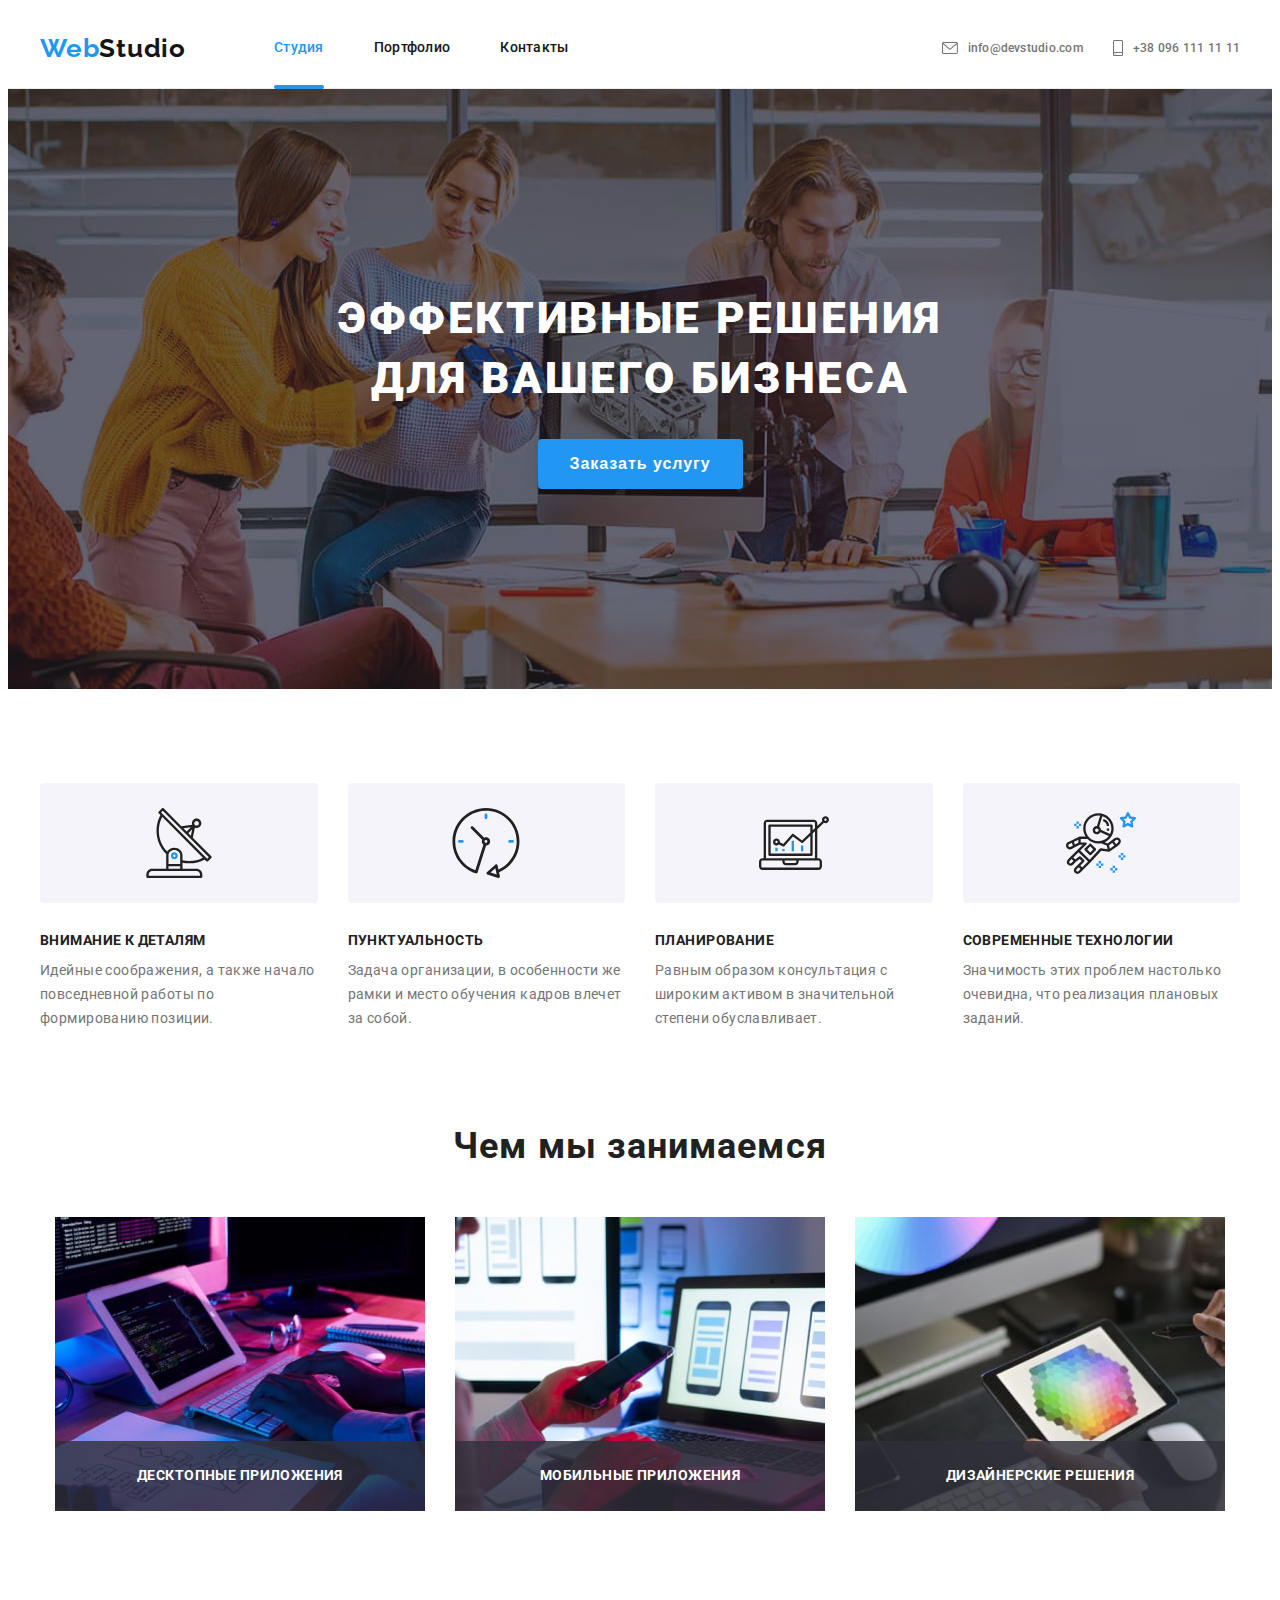
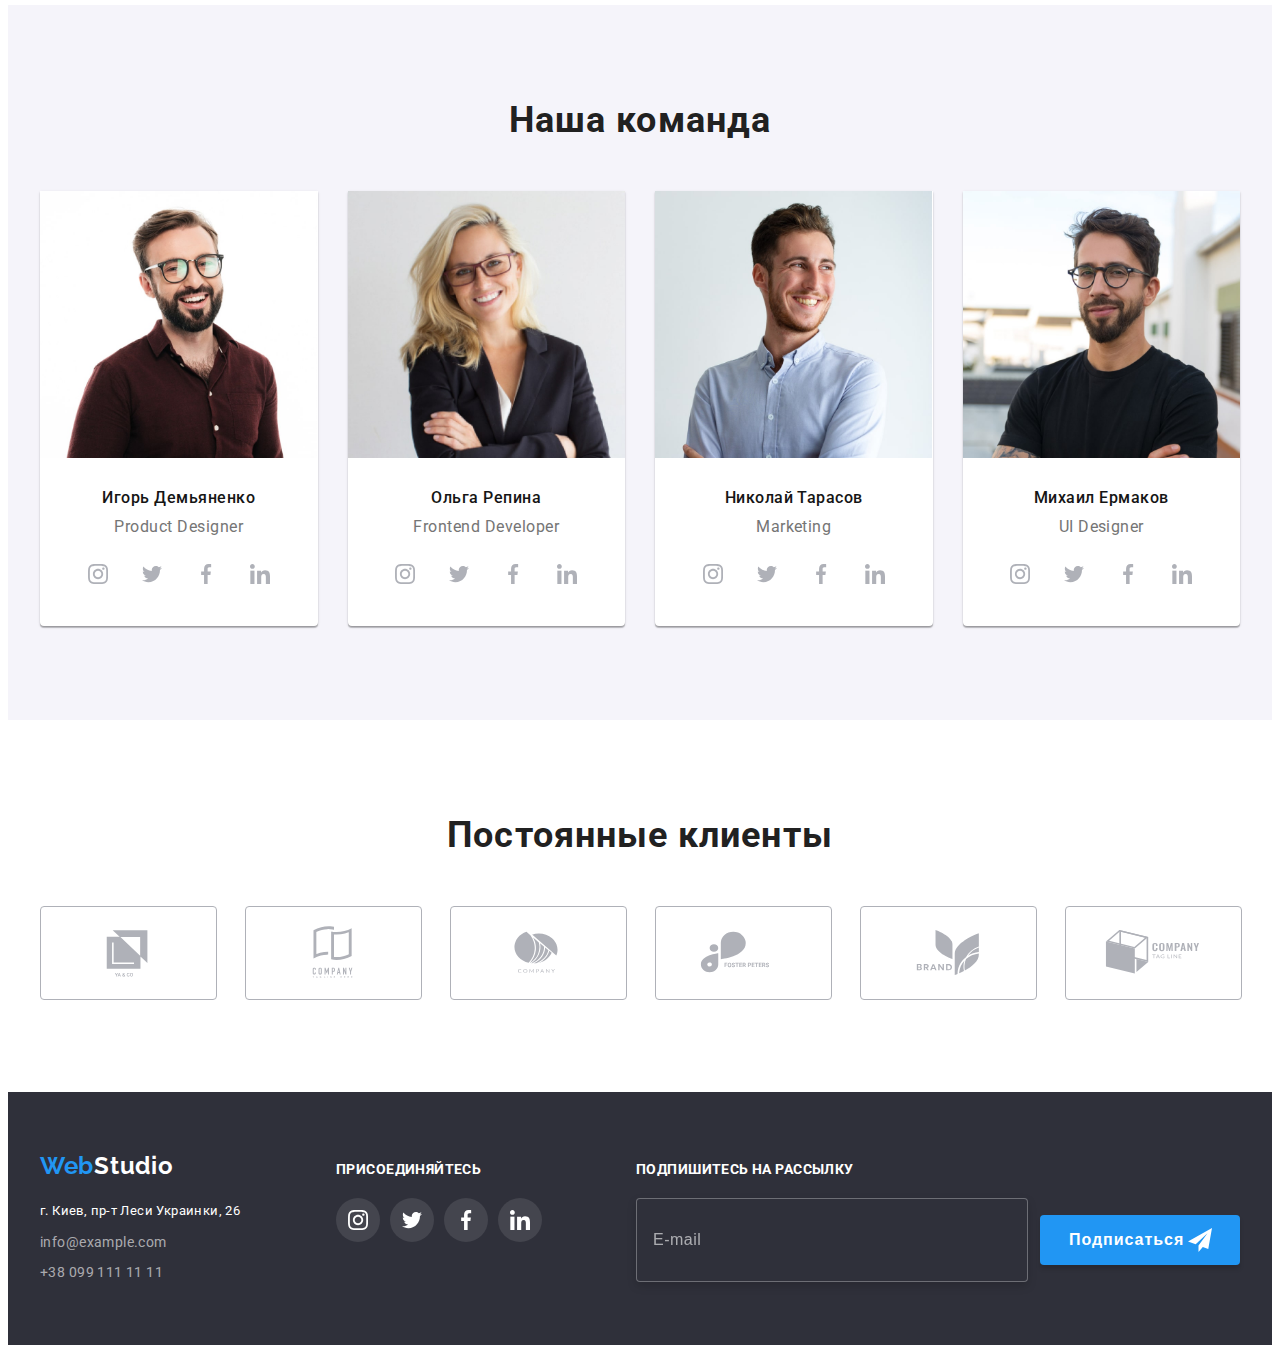
==== commit 90a9e427: "hw08 fin" ====
--- a/index.html
+++ b/index.html
@@ -88,7 +88,7 @@
                 <li class="mob-menu-nav-item">
                   <a
                     href="./index.html"
-                    class="mob-menu-nav-link "
+                    class="mob-menu-nav-link mob-menu-current "
                     >Студия</a
                   >
                 </li>
--- a/css/main.min.css
+++ b/css/main.min.css
@@ -1 +1 @@
-p,h1,h2,h3,h4,h5,h6{margin:0}ul{margin:0;padding-left:0}address{font-style:normal}a{color:currentColor}body{font-family:var(--main-font)}img{display:block;max-width:100%;height:auto}.list{list-style:none}.container{max-width:1200px;margin-left:auto;margin-right:auto;padding-left:15px;padding-right:15px}@media screen and (min-width: 480px){.container{max-width:480px}}@media screen and (min-width: 768px){.container{max-width:768px}}@media screen and (min-width: 1200px){.container{max-width:1200px}}.section{padding-top:60px;padding-bottom:60px}@media screen and (min-width: 1200px){.section{padding-top:94px;padding-bottom:94px}}.section__title{font-weight:700;font-size:28px;line-height:1.18;text-align:center;letter-spacing:.03em;color:#212121;margin-bottom:30px}@media screen and (min-width: 1200px){.section__title{font-size:36px;line-height:1.17;margin-bottom:50px}}.backdrop{padding:93px 15px;position:fixed;top:0;left:0;width:100%;height:100%;background:rgba(0,0,0,.2);transition:opacity 250ms cubic-bezier(0.4, 0, 0.2, 1),visibility 250ms cubic-bezier(0.4, 0, 0.2, 1)}@media screen and (min-width: 768px){.backdrop{padding:208px 159px}}@media screen and (min-width: 1200px){.backdrop{padding:0}}.backdrop.is-hidden{opacity:0;pointer-events:none;visibility:hidden}.backdrop.is-hidden .modal{transform:translate(-50%, -50%) scale(0)}.modal{position:relative;transition:transform 250ms cubic-bezier(0.4, 0, 0.2, 1);background-color:#fff}@media screen and (min-width: 1200px){.modal{position:absolute;top:50%;left:50%;transform:translate(-50%, -50%) scale(1);transition:transform 250ms cubic-bezier(0.4, 0, 0.2, 1);width:528px;min-height:581px;background-color:#fff;border-radius:5px;padding:40px}}.modal-field{margin-bottom:10px}.modal-field-coment{margin-bottom:20px}.modal-titel{font-weight:700;font-size:20px;line-height:1.15;text-align:center;letter-spacing:.03em;color:#212121;margin-bottom:12px}.modal-input{width:100%;height:40px;border:1px solid rgba(33,33,33,.2);border-radius:4px;margin-top:4px;padding-left:42px;outline:rgba(0,0,0,0);transition:border 250ms cubic-bezier(0.4, 0, 0.2, 1)}.modal-input:focus{border:1px solid #2196f3}.modal-input:focus+.input-icon{fill:var(--accent-color)}.modal-coment{display:block;width:100%;height:120px;margin-top:4px;border:1px solid rgba(33,33,33,.2);border-radius:4px;resize:none;padding:12px 16px;outline:rgba(0,0,0,0);transition:border 250ms cubic-bezier(0.4, 0, 0.2, 1)}.modal-coment:focus{border:1px solid #2196f3}.modal-coment::placeholder{font-size:12px;line-height:1.17;letter-spacing:.01em;color:rgba(117,117,117,.5)}.modal-close{width:18px;height:18px;fill:#000;display:flex;align-items:center;justify-content:center;transition:fill 250ms cubic-bezier(0.4, 0, 0.2, 1)}.modal-button{font-weight:700;font-size:16px;line-height:1.88;display:flex;align-items:center;text-align:center;letter-spacing:.06em;color:var(--primary-white-color);background-color:var(--accent-color);display:block;margin:30px auto 0;box-shadow:0px 4px 4px rgba(0,0,0,.15);border-radius:4px;border-width:0;padding:10px 32px;cursor:pointer}.modal-button-close{position:absolute;right:8px;top:8px;width:30px;height:30px;background-color:rgba(0,0,0,0);color:#000;border-radius:50%;border:1px solid rgba(0,0,0,.1);cursor:pointer}.modal-button-close:hover .modal-close,.modal-button-close:focus .modal-close{fill:var(--accent-color)}.input-wrap{position:relative}.input-icon{position:absolute;left:12px;top:50%;transform:translateY(-50%);transition:fill 250ms cubic-bezier(0.4, 0, 0.2, 1)}.label-name{font-size:12px;line-height:1.17;letter-spacing:.01em;color:var(--primary-grey-color)}.check-text{display:flex;align-items:center;justify-content:center;font-size:14px;line-height:1.71;letter-spacing:.03em;color:#757575}.check-text span{display:flex;align-items:center;justify-content:center;border:1px solid #212121;border-radius:2px;width:16px;height:15px;margin-right:8px;transition:background-color 250ms cubic-bezier(0.4, 0, 0.2, 1),fill 250ms cubic-bezier(0.4, 0, 0.2, 1)}.modal-checkbox:checked+.check-text span{background-color:var(--accent-color);border:none}.modal-checkbox:focus+.check-text span{border-color:var(--accent-color)}.check-icon{fill:rgba(0,0,0,0)}.modal-checkbox:checked+.check-text .check-icon{fill:var(--primary-white-color)}.check-link{font-size:14px;line-height:1.71;letter-spacing:.03em;text-decoration-line:underline;color:var(--accent-color)}.menu__logo{font-family:var(--second-font);color:var(--primary-text-color);font-weight:700;font-size:24px;line-height:1.16;letter-spacing:.03em;text-decoration:none;font-weight:700;letter-spacing:.03em;margin-right:93px}@media screen and (min-width: 1200px){.menu__logo{font-size:26px;line-height:1.19;letter-spacing:.03em}}.menu__logo-web{color:var(--accent-color)}.visually-hidden{position:absolute;white-space:nowrap;width:1px;height:1px;overflow:hidden;border:0;padding:0;clip:rect(0 0 0 0);clip-path:inset(50%);margin:-1px}:root{--primary-text-color: rgba(21, 21, 21, 1);--primary-white-color: #ffffff;--accent-color: #2196F3;--primary-grey-color: #757575;--primary-icon-color: #AFB1B8;--main-font: Roboto, sans-serif;--second-font: Raleway, cursive}.header{background-color:var(--primary-white-color);border-bottom:1px solid #ececec}@media screen and (min-width: 480px){.header .container{display:flex}}@media screen and (min-width: 1200px){.header .container{flex-direction:column}}.menu{display:flex;align-items:center;width:100%}.menu-open{margin-left:auto;background-color:rgba(0,0,0,0);border:none;width:40px;height:40px;padding:0;margin-top:10px;margin-bottom:10px}@media screen and (min-width: 768px){.menu-open{display:none}}@media screen and (min-width: 1200px){.menu-open{display:none}}.modal-menu-open{width:100%;fill:#000;transition:fill 250ms cubic-bezier(0.4, 0, 0.2, 1),visibility 250ms cubic-bezier(0.4, 0, 0.2, 1)}.modal-menu-open:hover,.modal-menu-open:focus{fill:var(--accent-color)}.mob-menu{position:fixed;z-index:2;width:100%;height:100%;background-color:#fff;top:0;left:0%;padding-top:10px;padding-bottom:48px;display:flex;flex-direction:column;justify-content:space-between;padding-left:40px;transform:translateX(100%);transition:transform 250ms cubic-bezier(0.4, 0, 0.2, 1),visibility 250ms cubic-bezier(0.4, 0, 0.2, 1)}.mob-menu.is-hidden{transform:translateX(0%)}.menu-close{display:block;margin-left:auto;background-color:rgba(0,0,0,0);border:none;padding:0;margin-bottom:2px}.mob-menu-nav-item{margin-bottom:25px}@media screen and (min-width: 420px){.mob-menu-nav-item{margin-bottom:32px}}.mob-menu-nav-link{font-weight:500;font-size:28px;line-height:1.81;letter-spacing:.02em;color:#212121;text-decoration:none;transition:color 250ms cubic-bezier(0.4, 0, 0.2, 1),visibility 250ms cubic-bezier(0.4, 0, 0.2, 1)}@media screen and (min-width: 420px){.mob-menu-nav-link{font-size:40px;line-height:1.18}}.mob-menu-nav-link:hover,.mob-menu-nav-link:focus{color:var(--accent-color)}.mob-menu-cont{margin-bottom:64px}.mob-menu-cont-item{margin-bottom:32px}.mob-menu-tel-link{font-weight:500;font-size:24px;line-height:1.77;letter-spacing:.02em;color:#2196f3;text-decoration:none}@media screen and (min-width: 420px){.mob-menu-tel-link{font-size:34px;line-height:1.25}}.mob-menu-post-link{font-weight:500;font-size:17px;line-height:1.63;letter-spacing:.02em;color:#757575;text-decoration:none}@media screen and (min-width: 420px){.mob-menu-post-link{font-size:24px;line-height:1.16}}.mob-menu-soc{display:flex;gap:10px}.mob-menu-soc-link{font-weight:500;font-size:10px;line-height:1.83;letter-spacing:.02em;color:#2196f3;text-decoration:none}@media screen and (min-width: 457px){.mob-menu-soc-link{font-size:18px;line-height:1.22}}.i{margin-right:10px;border:none;transform:rotate(90deg);color:rgba(33,33,33,.2)}.navigation{display:none;font-weight:500;font-size:14px;line-height:1.14;letter-spacing:.02em;color:var(--primary-text-color)}@media screen and (min-width: 768px){.navigation{display:flex;align-items:baseline}}@media screen and (min-width: 1200px){.navigation{display:flex}}.navigation .navigation__item{margin-right:50px}.navigation .navigation__item:last-child{margin-right:0}.navigation__link{display:block;color:var(--primary-text-color);text-decoration:none;padding-top:32px;padding-bottom:32px;transition:color 250ms cubic-bezier(0.4, 0, 0.2, 1),visibility 250ms cubic-bezier(0.4, 0, 0.2, 1)}.navigation__link:hover,.navigation__link:focus{color:var(--accent-color)}.navigation__link--current{position:relative;color:var(--accent-color)}.navigation__link--current::after{content:"";position:absolute;width:100%;height:4px;border-radius:2px;background-color:var(--accent-color);left:0;bottom:-1px}.contact{display:none;margin-left:auto}@media screen and (min-width: 768px){.contact{display:flex;flex-wrap:wrap;gap:30px;margin-left:84px}}@media screen and (min-width: 1200px){.contact{display:flex;margin-left:auto}}.contact__link{display:block;font-weight:500;font-size:14px;line-height:1.14;letter-spacing:.02em;color:var(--primary-grey-color);text-decoration:none;margin-left:auto;padding-top:32px;padding-bottom:32px;display:flex;align-items:center;transition:color 250ms cubic-bezier(0.4, 0, 0.2, 1),visibility 250ms cubic-bezier(0.4, 0, 0.2, 1)}@media screen and (min-width: 768px){.contact__link{padding-top:0;padding-bottom:0;font-size:12px;line-height:1.17}}@media screen and (min-width: 1200px){.contact__link{padding-top:32px;padding-bottom:32px}}.contact__link:hover,.contact__link:focus{color:var(--accent-color)}.contact .item:last-child{margin-right:0}.contact__icon{fill:currentColor;margin-right:10px;align-items:center;transition:fill 2500ms cubic-bezier(0.4, 0, 0.2, 1),visibility 250ms cubic-bezier(0.4, 0, 0.2, 1)}.contact__icon:hover{fill:var(--accent-color)}.contact__icon:focus{fill:var(--accent-color)}.hero{max-width:1600px;margin-left:auto;margin-right:auto;background-color:#2f303a;padding:118px 60px;background-image:linear-gradient(to right, rgba(47, 48, 58, 0.4), rgba(47, 48, 58, 0.4)),url(../img/bg-img-tel-min.jpg);background-repeat:no-repeat;background-position:center;background-size:cover}@media(min-device-pixel-ratio: 2),(min-resolution: 192dpi),(min-resolution: 2dppx){.hero{background-image:linear-gradient(to right, rgba(47, 48, 58, 0.4), rgba(47, 48, 58, 0.4)),url(../img/bg-img-tel-2x.jpg)}}@media screen and (min-width: 768px){.hero{background-image:linear-gradient(to right, rgba(47, 48, 58, 0.4), rgba(47, 48, 58, 0.4)),url(../img/bg-img-tablet-min.jpg)}}@media screen and (min-width: 768px)and (min-device-pixel-ratio: 2),screen and (min-width: 768px)and (min-resolution: 192dpi),screen and (min-width: 768px)and (min-resolution: 2dppx){.hero{background-image:linear-gradient(to right, rgba(47, 48, 58, 0.4), rgba(47, 48, 58, 0.4)),url(../img/bg-img-tab-2x.jpg)}}@media screen and (min-width: 1200px){.hero{padding-top:200px;padding-bottom:200px;background-image:linear-gradient(to right, rgba(47, 48, 58, 0.4), rgba(47, 48, 58, 0.4)),url(../img/Img17-des.jpg)}}@media screen and (min-width: 1200px)and (min-device-pixel-ratio: 2),screen and (min-width: 1200px)and (min-resolution: 192dpi),screen and (min-width: 1200px)and (min-resolution: 2dppx){.hero{background-image:linear-gradient(to right, rgba(47, 48, 58, 0.4), rgba(47, 48, 58, 0.4)),url(../img/bg-img-des-2x.jpg)}}.hero__title{font-weight:900;font-size:24px;line-height:1.62;text-align:center;letter-spacing:.06em;text-transform:uppercase;color:var(--primary-white-color);max-width:360px;margin-right:auto;margin-left:auto}@media screen and (min-width: 768px){.hero__title{max-width:360px}}@media screen and (min-width: 1200px){.hero__title{font-size:44px;line-height:1.36;max-width:696px}}.hero__button{font-weight:700;font-size:16px;line-height:1.88;display:flex;align-items:center;text-align:center;letter-spacing:.06em;color:var(--primary-white-color);background-color:var(--accent-color);display:block;margin:30px auto 0;box-shadow:0px 4px 4px rgba(0,0,0,.15);border-radius:4px;border-width:0;padding:10px 32px;cursor:pointer}.features{display:flex;flex-wrap:wrap;gap:30px}.features__item{width:100%}@media screen and (min-width: 768px){.features__item{width:calc((100% - 30px)/2)}}@media screen and (min-width: 1200px){.features__item{width:calc((100% - 90px)/4)}}.features__title{margin-bottom:10px;font-weight:700;font-size:14px;line-height:1.14;text-align:center;letter-spacing:.03em;text-transform:uppercase;color:#212121}@media screen and (min-width: 768px){.features__title{text-align:start}}.features__text{font-size:14px;line-height:1.71;letter-spacing:.03em;color:var(--primary-grey-color)}.features__box{background:#f5f4fa;border-radius:4px;display:flex;width:100%;height:120px;align-items:center;justify-content:center;margin-bottom:30px}.work{display:none}@media screen and (min-width: 1200px){.work{display:flex;margin-top:50px}}.work__item{margin-right:30px;position:relative}.work__item:last-child{margin-right:0}.work__img-title{display:flex;align-items:center;justify-content:center;position:absolute;width:100%;height:70px;background:rgba(47,48,58,.8);font-weight:700;font-size:14px;line-height:1.14;letter-spacing:.03em;text-transform:uppercase;color:#fff;bottom:0}.section--no-pading-top{padding-top:0;display:none}@media screen and (min-width: 1200px){.section--no-pading-top{display:flex}}.section__team--another-bg{background-color:#f5f4fa}.team__list{display:flex;flex-wrap:wrap;gap:30px}.team__link{background-color:var(--primary-white-color);box-shadow:0px 1px 3px rgba(0,0,0,.12),0px 1px 1px rgba(0,0,0,.14),0px 2px 1px rgba(0,0,0,.2);border-radius:0px 0px 4px 4px;margin-right:auto;margin-left:auto}@media screen and (min-width: 768px){.team__link{width:calc((100% - 30px)/2)}}@media screen and (min-width: 1200px){.team__link{width:calc((100% - 90px)/4)}}.team__title{font-weight:700;font-size:28px;line-height:1.18;text-align:center;letter-spacing:.03em;color:#212121;margin-bottom:30px}@media screen and (min-width: 1200px){.team__title{font-size:36px;line-height:1.17;margin-bottom:50px}}.team__name{font-weight:500;font-size:16px;line-height:1.19;text-align:center;letter-spacing:.03em;color:var(--primary-text-color);margin-bottom:10px}.team__text{font-size:16px;line-height:1.19;text-align:center;letter-spacing:.03em;color:var(--primary-grey-color);margin-bottom:16px}.team__soc{display:flex;justify-content:center;gap:10px}.team__soc-link{width:44px;height:44px;border-radius:50%;background-color:var(--primary-white-color);display:flex;align-items:center;justify-content:center;color:var(--primary-icon-color);transition:color 250ms cubic-bezier(0.4, 0, 0.2, 1),visibility 250ms cubic-bezier(0.4, 0, 0.2, 1),background-color 250ms cubic-bezier(0.4, 0, 0.2, 1)}.team__soc-link:hover{background-color:var(--accent-color);color:var(--primary-white-color)}.team__soc-link:focus{background-color:var(--accent-color);color:var(--primary-white-color)}.team__soc-icon{fill:currentColor}.team__name-text{padding-top:30px;padding-bottom:30px}.customers{display:flex;flex-wrap:wrap;gap:30px}.customers__item{width:calc((100% - 30px)/2);height:92px}@media screen and (min-width: 768px){.customers__item{width:calc((100% - 60px)/3)}}@media screen and (min-width: 1200px){.customers__item{width:calc((100% - 150px)/6)}}.customers__icon{fill:currentColor}.customers__link{width:100%;height:100%;display:flex;align-items:center;justify-content:center;border:1px solid #afb1b8;border-radius:4px;color:#afb1b8;transition:color 250ms cubic-bezier(0.4, 0, 0.2, 1),visibility 250ms cubic-bezier(0.4, 0, 0.2, 1),border 250ms cubic-bezier(0.4, 0, 0.2, 1)}.customers__link:hover,.customers__link:focus{color:var(--accent-color);border:1px solid #2196f3}.footer{background:#2f303a;padding-bottom:60px;padding-top:60px;flex-wrap:wrap}@media screen and (min-width: 768px){.footer .container{display:flex;flex-wrap:wrap;align-items:baseline;justify-content:space-around}}@media screen and (min-width: 1200px){.footer .container{display:flex;align-items:baseline}}.footer-nav{margin-bottom:9px}.footer-contacts{margin-bottom:6px}.footer-contacts:last-child{margin-bottom:0}.footer-soc{margin-top:60px;text-align:center;margin-bottom:60px}@media screen and (min-width: 768px){.footer-soc{margin-bottom:0;margin-top:0}}@media screen and (min-width: 1200px){.footer-soc{margin-right:0;margin-left:0;margin-bottom:0;text-align:start}}.footer-soc-title{font-weight:700;font-size:14px;line-height:1.14;letter-spacing:.03em;text-transform:uppercase;color:var(--primary-white-color);margin-bottom:20px}.footer-soc-list{display:inline-flex;gap:10px}.footer-soc-link{width:44px;height:44px;border-radius:50%;background:rgba(255,255,255,.1);display:flex;align-items:center;justify-content:center;color:var(--primary-white-color)}.footer-soc-icon{width:20px;height:20px;display:flex;align-items:center;justify-content:center;fill:currentColor}.footer-addres{margin-top:20px}.footer-addres-nav{font-size:13px;line-height:1.71;text-align:center;letter-spacing:.03em;color:var(--primary-white-color);text-decoration:none;cursor:default;transition:color 250ms cubic-bezier(0.4, 0, 0.2, 1),visibility 250ms cubic-bezier(0.4, 0, 0.2, 1)}.footer-addres-nav:hover,.footer-addres-nav:focus{color:var(--accent-color)}.footer-addres-contacts{font-size:14px;line-height:1.71;letter-spacing:.03em;text-align:center;color:rgba(255,255,255,.6);text-decoration:none;cursor:default;transition:color 250ms cubic-bezier(0.4, 0, 0.2, 1),visibility 250ms cubic-bezier(0.4, 0, 0.2, 1)}.footer-addres-contacts:hover,.footer-addres-contacts:focus{color:var(--accent-color)}@media screen and (min-width: 768px){.footer-subscribe{margin-left:auto;margin-right:auto}}@media screen and (min-width: 1200px){.footer-subscribe{margin-left:94px}}.footer-subscribe-title{font-weight:700;font-size:14px;line-height:1.14;letter-spacing:.03em;text-align:center;text-transform:uppercase;color:#fff;margin-bottom:20px}@media screen and (min-width: 1200px){.footer-subscribe-title{text-align:start}}.footer-subscribe-icon{position:absolute;fill:var(--primary-white-color);right:28px;top:50%;transform:translateY(-50%)}.footer-wrap{display:flex;align-items:center;flex-wrap:wrap;gap:20px}@media screen and (min-width: 1200px){.footer-wrap{flex-wrap:nowrap;gap:12px}}.footer-input{width:100%;height:50px;border:1px solid rgba(255,255,255,.3);filter:drop-shadow(0px 4px 4px rgba(0, 0, 0, 0.15));border-radius:4px;background-color:#2f303a;padding:16px;color:var(--primary-white-color)}@media screen and (min-width: 1200px){.footer-input{width:358px}}.footer-input::checked{border:none}.footer-input::placeholder{font-size:16px;line-height:1.25;display:flex;align-items:center;letter-spacing:.03em;color:rgba(255,255,255,.6)}.footer-button{position:relative;width:200px;height:50px;font-weight:700;font-size:16px;line-height:1.88;display:flex;align-items:center;text-align:center;letter-spacing:.06em;color:var(--primary-white-color);background-color:var(--accent-color);display:block;box-shadow:0px 4px 4px rgba(0,0,0,.15);border-radius:4px;border-width:0;padding:10px 62px 10px 29px;cursor:pointer;margin-left:auto;margin-right:auto}@media screen and (min-width: 1200px){.footer-button{margin-right:0;margin-left:0}}.footer-item-link{width:100%;height:100%;display:flex;align-items:center;justify-content:center;border-radius:50%;transition:background-color 250ms cubic-bezier(0.4, 0, 0.2, 1),visibility 250ms cubic-bezier(0.4, 0, 0.2, 1)}.footer-item-link:hover,.footer-item-link:focus{background-color:var(--accent-color)}.footer-nav-soc{flex-wrap:wrap;text-align:center}@media screen and (min-width: 768px){.footer-nav-soc{text-align:center;margin-bottom:60px}}@media screen and (min-width: 1200px){.footer-nav-soc{margin-left:0;margin-right:70px;text-align:start}}.logo-footer{font-family:var(--second-font);color:var(--primary-white-color);text-decoration:none;cursor:default;font-weight:700;font-size:24px;line-height:1.16;text-align:center;letter-spacing:.03em}.logo-footer-web{color:var(--accent-color)}.portfolio{background-color:var(--primary-white-color);width:1200px;padding-left:15px;padding-right:15px;margin-left:auto;margin-right:auto}.filter{margin-bottom:40px;display:flex;justify-content:start;flex-wrap:wrap;gap:15px 8px}@media screen and (min-width: 768px){.filter{justify-content:center;margin-bottom:30px}}@media screen and (min-width: 1200px){.filter{justify-content:center;margin-bottom:50px}}.filter .item:last-child{margin-right:0}.filter-button{font-style:normal;font-weight:500;font-size:16px;line-height:1.62;text-align:center;letter-spacing:.03em;color:var(--primary-text-color);background-color:#f5f4fa;text-decoration:none;width:max-content;cursor:pointer;border:none;border-radius:4px;padding:6px 22px;transition:color 250ms cubic-bezier(0.4, 0, 0.2, 1),background-color 250ms cubic-bezier(0.4, 0, 0.2, 1),visibility 250ms cubic-bezier(0.4, 0, 0.2, 1),box-shadow 250ms cubic-bezier(0.4, 0, 0.2, 1)}.filter-button:hover,.filter-button:focus{box-shadow:0px 3px 1px rgba(0,0,0,.1),0px 1px 2px rgba(0,0,0,.08),0px 2px 2px rgba(0,0,0,.12);color:var(--primary-white-color);background-color:var(--accent-color)}.portfolio-list{position:relative}@media screen and (min-width: 768px){.portfolio-list{width:calc((100% - 30px)/2)}}@media screen and (min-width: 1200px){.portfolio-list{width:calc((100% - 60px)/3)}}.portfolio-list:nth-child(3n){margin-right:0}.portfolio-list:nth-last-child(-n+3){margin-bottom:0}.portfolio-img{display:flex;flex-wrap:wrap;gap:30px}.portfolio-img-link{display:flex;flex-direction:column;height:100%;text-decoration:none;transition:box-shadow 250ms cubic-bezier(0.4, 0, 0.2, 1)}.portfolio-img-link:hover .portfolio-img-top-text{transform:translateY(0)}.portfolio-img-link:focus .portfolio-img-top-text{transform:translateY(0)}.portfolio-img-link:hover,.portfolio-img-link:focus{box-shadow:0px 1px 1px rgba(0,0,0,.12),0px 4px 4px rgba(0,0,0,.06),1px 4px 6px rgba(0,0,0,.16)}.portfolio-img-wrap{position:relative;overflow:hidden}.portfolio-item{font-style:normal;font-weight:700;font-size:18px;line-height:2;letter-spacing:.06em;color:var(--primary-text-color);margin-bottom:4px}.portfolio-text{font-size:16px;line-height:1.88;letter-spacing:.03em;color:var(--primary-grey-color)}.div-item-text{flex-grow:1;padding-top:20px;border-bottom:1px solid #ececec;border-left:1px solid #ececec;border-right:1px solid #ececec;padding-bottom:20px;padding-left:24px;padding-right:24px}.portfolio-img-top-text{position:absolute;top:0;left:0;height:100%;font-weight:400;font-size:18px;line-height:1.56;letter-spacing:.03em;color:#fff;padding:63px 24px;background:rgba(33,150,243,.9);transform:translateY(100%);transition:transform 250ms cubic-bezier(0.4, 0, 0.2, 1);overflow:auto}/*# sourceMappingURL=main.min.css.map */+p,h1,h2,h3,h4,h5,h6{margin:0}ul{margin:0;padding-left:0}address{font-style:normal}a{color:currentColor}body{font-family:var(--main-font)}img{display:block;max-width:100%;height:auto}.list{list-style:none}.container{max-width:1200px;margin-left:auto;margin-right:auto;padding-left:15px;padding-right:15px}@media screen and (min-width: 480px){.container{max-width:480px}}@media screen and (min-width: 768px){.container{max-width:768px}}@media screen and (min-width: 1200px){.container{max-width:1200px}}.section{padding-top:60px;padding-bottom:60px}@media screen and (min-width: 1200px){.section{padding-top:94px;padding-bottom:94px}}.section__title{font-weight:700;font-size:28px;line-height:1.18;text-align:center;letter-spacing:.03em;color:#212121;margin-bottom:30px}@media screen and (min-width: 1200px){.section__title{font-size:36px;line-height:1.17;margin-bottom:50px}}.backdrop{padding:93px 15px;position:fixed;top:0;left:0;width:100%;height:100%;background:rgba(0,0,0,.2);transition:opacity 250ms cubic-bezier(0.4, 0, 0.2, 1),visibility 250ms cubic-bezier(0.4, 0, 0.2, 1)}@media screen and (min-width: 768px){.backdrop{padding:208px 159px}}@media screen and (min-width: 1200px){.backdrop{padding:0}}.backdrop.is-hidden{opacity:0;pointer-events:none;visibility:hidden}.backdrop.is-hidden .modal{transform:translate(-50%, -50%) scale(0)}.modal{position:relative;transition:transform 250ms cubic-bezier(0.4, 0, 0.2, 1);background-color:#fff;padding:40px}@media screen and (min-width: 1200px){.modal{position:absolute;top:50%;left:50%;transform:translate(-50%, -50%) scale(1);transition:transform 250ms cubic-bezier(0.4, 0, 0.2, 1);width:528px;min-height:581px;background-color:#fff;border-radius:5px;padding:40px}}.modal-field{margin-bottom:10px}.modal-field-coment{margin-bottom:20px}.modal-titel{font-weight:700;font-size:20px;line-height:1.5;text-align:center;letter-spacing:.03em;color:#212121}.modal-input{width:100%;height:40px;border:1px solid rgba(33,33,33,.2);border-radius:4px;margin-top:4px;padding-left:42px;outline:rgba(0,0,0,0);transition:border 250ms cubic-bezier(0.4, 0, 0.2, 1)}.modal-input:focus{border:1px solid #2196f3}.modal-input:focus+.input-icon{fill:var(--accent-color)}.modal-coment{display:block;width:100%;height:120px;margin-top:4px;border:1px solid rgba(33,33,33,.2);border-radius:4px;resize:none;padding:12px 16px;outline:rgba(0,0,0,0);transition:border 250ms cubic-bezier(0.4, 0, 0.2, 1)}.modal-coment:focus{border:1px solid #2196f3}.modal-coment::placeholder{font-size:12px;line-height:1.17;letter-spacing:.01em;color:rgba(117,117,117,.5)}.modal-close{width:18px;height:18px;fill:#000;display:flex;align-items:center;justify-content:center;transition:fill 250ms cubic-bezier(0.4, 0, 0.2, 1)}.modal-button{font-weight:700;font-size:16px;line-height:1.88;display:flex;align-items:center;text-align:center;letter-spacing:.06em;color:var(--primary-white-color);background-color:var(--accent-color);display:block;margin:30px auto 0;box-shadow:0px 4px 4px rgba(0,0,0,.15);border-radius:4px;border-width:0;padding:10px 32px;cursor:pointer}.modal-button-close{position:absolute;right:8px;top:8px;width:30px;height:30px;background-color:rgba(0,0,0,0);color:#000;border-radius:50%;border:1px solid rgba(0,0,0,.1);cursor:pointer}.modal-button-close:hover .modal-close,.modal-button-close:focus .modal-close{fill:var(--accent-color)}.input-wrap{position:relative}.input-icon{position:absolute;left:12px;top:50%;transform:translateY(-50%);transition:fill 250ms cubic-bezier(0.4, 0, 0.2, 1)}.label-name{font-size:12px;line-height:1.17;letter-spacing:.01em;color:var(--primary-grey-color)}.check-text{display:flex;align-items:center;justify-content:center;font-size:7px;line-height:1.8;letter-spacing:.03em;color:#757575}@media screen and (min-width: 480px){.check-text{font-size:12px;line-height:1.17}}@media screen and (min-width: 768px){.check-text{font-size:11px;line-height:1.17}}@media screen and (min-width: 780px){.check-text{font-size:12px;line-height:1.17}}.check-text span{display:flex;align-items:center;justify-content:center;border:1px solid #212121;border-radius:2px;width:16px;height:15px;margin-right:8px;transition:background-color 250ms cubic-bezier(0.4, 0, 0.2, 1),fill 250ms cubic-bezier(0.4, 0, 0.2, 1)}.modal-checkbox:checked+.check-text span{background-color:var(--accent-color);border:none}.modal-checkbox:focus+.check-text span{border-color:var(--accent-color)}.check-icon{fill:rgba(0,0,0,0)}.modal-checkbox:checked+.check-text .check-icon{fill:var(--primary-white-color)}.check-link{font-size:14px;line-height:1.71;letter-spacing:.03em;text-decoration-line:underline;color:var(--accent-color)}.menu__logo{font-family:var(--second-font);color:var(--primary-text-color);font-weight:700;font-size:24px;line-height:1.16;letter-spacing:.03em;text-decoration:none;font-weight:700;letter-spacing:.03em}@media screen and (min-width: 768px){.menu__logo{margin-right:88px}}@media screen and (min-width: 1200px){.menu__logo{font-size:26px;line-height:1.19;letter-spacing:.03em}}.menu__logo-web{color:var(--accent-color)}.visually-hidden{position:absolute;white-space:nowrap;width:1px;height:1px;overflow:hidden;border:0;padding:0;clip:rect(0 0 0 0);clip-path:inset(50%);margin:-1px}:root{--primary-text-color: rgba(21, 21, 21, 1);--primary-white-color: #ffffff;--accent-color: #2196F3;--primary-grey-color: #757575;--primary-icon-color: #AFB1B8;--main-font: Roboto, sans-serif;--second-font: Raleway, cursive}.header{background-color:var(--primary-white-color);border-bottom:1px solid #ececec}@media screen and (min-width: 480px){.header .container{display:flex;flex-direction:column}}@media screen and (min-width: 1200px){.header .container{flex-direction:column}}.menu{display:flex;align-items:center;width:100%}.menu-open{margin-left:auto;background-color:rgba(0,0,0,0);border:none;width:40px;height:40px;padding:0;margin-top:10px;margin-bottom:10px}@media screen and (min-width: 768px){.menu-open{display:none}}@media screen and (min-width: 1200px){.menu-open{display:none}}.modal-menu-open{width:100%;fill:#000;transition:fill 250ms cubic-bezier(0.4, 0, 0.2, 1),visibility 250ms cubic-bezier(0.4, 0, 0.2, 1)}.modal-menu-open:hover,.modal-menu-open:focus{fill:var(--accent-color)}.mob-menu{position:fixed;z-index:2;width:100%;height:100%;background-color:#fff;top:0;left:0%;padding-top:10px;padding-bottom:48px;padding-left:40px;transform:translateX(100%);transition:transform 250ms cubic-bezier(0.4, 0, 0.2, 1),visibility 250ms cubic-bezier(0.4, 0, 0.2, 1)}.mob-menu>.container{display:flex;flex-direction:column;justify-content:space-between;height:100%}@media screen and (min-width: 768px){.mob-menu{display:none}}@media screen and (min-width: 1200px){.mob-menu{display:none}}.mob-menu.is-hidden{transform:translateX(0%)}.menu-close{display:block;margin-left:auto;background-color:rgba(0,0,0,0);border:none;padding:0;margin-bottom:2px}.mob-menu-nav-item{margin-bottom:25px}@media screen and (min-width: 420px){.mob-menu-nav-item{margin-bottom:32px}}.mob-menu-nav-link{font-weight:500;font-size:28px;line-height:1.81;letter-spacing:.02em;color:#212121;text-decoration:none;transition:color 250ms cubic-bezier(0.4, 0, 0.2, 1),visibility 250ms cubic-bezier(0.4, 0, 0.2, 1)}@media screen and (min-width: 420px){.mob-menu-nav-link{font-size:40px;line-height:1.18}}.mob-menu-nav-link:hover,.mob-menu-nav-link:focus{color:var(--accent-color)}.mob-menu-cont{margin-bottom:64px}.mob-menu-cont-item{margin-bottom:32px}.mob-menu-tel-link{font-weight:500;font-size:24px;line-height:1.77;letter-spacing:.02em;color:#2196f3;text-decoration:none}@media screen and (min-width: 420px){.mob-menu-tel-link{font-size:34px;line-height:1.25}}.mob-menu-post-link{font-weight:500;font-size:17px;line-height:1.63;letter-spacing:.02em;color:#757575;text-decoration:none}@media screen and (min-width: 420px){.mob-menu-post-link{font-size:24px;line-height:1.16}}.mob-menu-soc{display:flex;gap:10px}.mob-menu-soc-link{font-weight:500;font-size:10px;line-height:1.83;letter-spacing:.02em;color:#2196f3;text-decoration:none}@media screen and (min-width: 457px){.mob-menu-soc-link{font-size:18px;line-height:1.22}}.i{margin-right:10px;border:none;transform:rotate(90deg);color:rgba(33,33,33,.2)}.mob-menu-current{position:relative;color:var(--accent-color)}.navigation{display:none;font-weight:500;font-size:14px;line-height:1.14;letter-spacing:.02em;color:var(--primary-text-color)}@media screen and (min-width: 768px){.navigation{display:flex;align-items:baseline}}@media screen and (min-width: 1200px){.navigation{display:flex}}.navigation .navigation__item{margin-right:50px}.navigation .navigation__item:last-child{margin-right:0}.navigation__link{display:block;color:var(--primary-text-color);text-decoration:none;padding-top:32px;padding-bottom:32px;transition:color 250ms cubic-bezier(0.4, 0, 0.2, 1),visibility 250ms cubic-bezier(0.4, 0, 0.2, 1)}.navigation__link:hover,.navigation__link:focus{color:var(--accent-color)}.navigation__link--current{position:relative;color:var(--accent-color)}.navigation__link--current::after{content:"";position:absolute;width:100%;height:4px;border-radius:2px;background-color:var(--accent-color);left:0;bottom:-1px}.contact{display:none;margin-left:auto}@media screen and (min-width: 768px){.contact{display:flex;flex-direction:column;gap:10px;margin-left:auto}}@media screen and (min-width: 1200px){.contact{display:flex;flex-wrap:wrap;flex-direction:row;align-items:center;gap:30px}}.contact__link{display:block;font-weight:500;font-size:14px;line-height:1.14;letter-spacing:.02em;color:var(--primary-grey-color);text-decoration:none;margin-left:auto;padding-top:32px;padding-bottom:32px;display:flex;align-items:center;transition:color 250ms cubic-bezier(0.4, 0, 0.2, 1),visibility 250ms cubic-bezier(0.4, 0, 0.2, 1)}@media screen and (min-width: 768px){.contact__link{padding-top:0;padding-bottom:0;font-size:12px;line-height:1.17}}@media screen and (min-width: 1200px){.contact__link{padding-top:32px;padding-bottom:32px}}.contact__link:hover,.contact__link:focus{color:var(--accent-color)}.contact .item:last-child{margin-right:0}.contact__icon{fill:currentColor;margin-right:10px;align-items:center;transition:fill 2500ms cubic-bezier(0.4, 0, 0.2, 1),visibility 250ms cubic-bezier(0.4, 0, 0.2, 1)}.contact__icon:hover{fill:var(--accent-color)}.contact__icon:focus{fill:var(--accent-color)}.hero{max-width:1600px;margin-left:auto;margin-right:auto;background-color:#2f303a;padding:118px 0;background-image:linear-gradient(to right, rgba(47, 48, 58, 0.4), rgba(47, 48, 58, 0.4)),url(../img/bg-img-tel-min.jpg);background-repeat:no-repeat;background-position:center;background-size:cover}@media(min-device-pixel-ratio: 2),(min-resolution: 192dpi),(min-resolution: 2dppx){.hero{background-image:linear-gradient(to right, rgba(47, 48, 58, 0.4), rgba(47, 48, 58, 0.4)),url(../img/bg-img-tel-2x.jpg)}}@media screen and (min-width: 768px){.hero{background-image:linear-gradient(to right, rgba(47, 48, 58, 0.4), rgba(47, 48, 58, 0.4)),url(../img/bg-img-tablet-min.jpg)}}@media screen and (min-width: 768px)and (min-device-pixel-ratio: 2),screen and (min-width: 768px)and (min-resolution: 192dpi),screen and (min-width: 768px)and (min-resolution: 2dppx){.hero{background-image:linear-gradient(to right, rgba(47, 48, 58, 0.4), rgba(47, 48, 58, 0.4)),url(../img/bg-img-tab-2x.jpg)}}@media screen and (min-width: 1200px){.hero{padding-top:200px;padding-bottom:200px;background-image:linear-gradient(to right, rgba(47, 48, 58, 0.4), rgba(47, 48, 58, 0.4)),url(../img/Img17-des.jpg)}}@media screen and (min-width: 1200px)and (min-device-pixel-ratio: 2),screen and (min-width: 1200px)and (min-resolution: 192dpi),screen and (min-width: 1200px)and (min-resolution: 2dppx){.hero{background-image:linear-gradient(to right, rgba(47, 48, 58, 0.4), rgba(47, 48, 58, 0.4)),url(../img/bg-img-des-2x.jpg)}}.hero__title{font-weight:900;font-size:24px;line-height:1.62;text-align:center;letter-spacing:.06em;text-transform:uppercase;color:var(--primary-white-color);max-width:360px;margin-right:auto;margin-left:auto}@media screen and (min-width: 768px){.hero__title{max-width:360px}}@media screen and (min-width: 1200px){.hero__title{font-size:44px;line-height:1.36;max-width:696px}}.hero__button{font-weight:700;font-size:16px;line-height:1.88;display:flex;align-items:center;text-align:center;letter-spacing:.06em;color:var(--primary-white-color);background-color:var(--accent-color);display:block;margin:30px auto 0;box-shadow:0px 4px 4px rgba(0,0,0,.15);border-radius:4px;border-width:0;padding:10px 32px;cursor:pointer}.features{display:flex;flex-wrap:wrap;gap:30px}.features__item{width:100%}@media screen and (min-width: 768px){.features__item{width:calc((100% - 30px)/2)}}@media screen and (min-width: 1200px){.features__item{width:calc((100% - 90px)/4)}}.features__title{margin-bottom:10px;font-weight:700;font-size:14px;line-height:1.14;text-align:center;letter-spacing:.03em;text-transform:uppercase;color:#212121}@media screen and (min-width: 768px){.features__title{text-align:start}}.features__text{font-size:14px;line-height:1.71;letter-spacing:.03em;color:var(--primary-grey-color)}.features__box{background:#f5f4fa;border-radius:4px;display:flex;width:100%;height:120px;align-items:center;justify-content:center;margin-bottom:30px}.work{display:none}@media screen and (min-width: 1200px){.work{display:flex}}.work__item{margin-right:30px;position:relative}.work__item:last-child{margin-right:0}.work__img-title{display:flex;align-items:center;justify-content:center;position:absolute;width:100%;height:70px;background:rgba(47,48,58,.8);font-weight:700;font-size:14px;line-height:1.14;letter-spacing:.03em;text-transform:uppercase;color:#fff;bottom:0}.section--no-pading-top{padding-top:0;display:none}@media screen and (min-width: 1200px){.section--no-pading-top{display:flex}}.section__team--another-bg{background-color:#f5f4fa}.team__list{display:flex;flex-wrap:wrap;gap:30px}.team__link{background-color:var(--primary-white-color);box-shadow:0px 1px 3px rgba(0,0,0,.12),0px 1px 1px rgba(0,0,0,.14),0px 2px 1px rgba(0,0,0,.2);border-radius:0px 0px 4px 4px;margin-right:auto;margin-left:auto}@media screen and (min-width: 768px){.team__link{width:calc((100% - 30px)/2)}}@media screen and (min-width: 1200px){.team__link{width:calc((100% - 90px)/4)}}.team__title{font-weight:700;font-size:28px;line-height:1.18;text-align:center;letter-spacing:.03em;color:#212121;margin-bottom:30px}@media screen and (min-width: 1200px){.team__title{font-size:36px;line-height:1.17;margin-bottom:50px}}.team__name{font-weight:500;font-size:16px;line-height:1.19;text-align:center;letter-spacing:.03em;color:var(--primary-text-color);margin-bottom:10px}.team__text{font-size:16px;line-height:1.19;text-align:center;letter-spacing:.03em;color:var(--primary-grey-color);margin-bottom:16px}.team__soc{display:flex;justify-content:center;gap:10px}.team__soc-link{width:44px;height:44px;border-radius:50%;background-color:var(--primary-white-color);display:flex;align-items:center;justify-content:center;color:var(--primary-icon-color);transition:color 250ms cubic-bezier(0.4, 0, 0.2, 1),visibility 250ms cubic-bezier(0.4, 0, 0.2, 1),background-color 250ms cubic-bezier(0.4, 0, 0.2, 1)}.team__soc-link:hover{background-color:var(--accent-color);color:var(--primary-white-color)}.team__soc-link:focus{background-color:var(--accent-color);color:var(--primary-white-color)}.team__soc-icon{fill:currentColor}.team__name-text{padding-top:30px;padding-bottom:30px}.customers{display:flex;flex-wrap:wrap;gap:30px}.customers__item{width:calc((100% - 30px)/2);height:92px}@media screen and (min-width: 768px){.customers__item{width:calc((100% - 60px)/3)}}@media screen and (min-width: 1200px){.customers__item{width:calc((100% - 150px)/6)}}.customers__icon{fill:currentColor}.customers__link{width:100%;height:100%;display:flex;align-items:center;justify-content:center;border:1px solid #afb1b8;border-radius:4px;color:#afb1b8;transition:color 250ms cubic-bezier(0.4, 0, 0.2, 1),visibility 250ms cubic-bezier(0.4, 0, 0.2, 1),border 250ms cubic-bezier(0.4, 0, 0.2, 1)}.customers__link:hover,.customers__link:focus{color:var(--accent-color);border:1px solid #2196f3}.footer{background:#2f303a;padding-bottom:60px;padding-top:60px;flex-wrap:wrap}@media screen and (min-width: 768px){.footer .container{display:flex;flex-wrap:wrap;align-items:baseline;justify-content:space-around}}@media screen and (min-width: 1200px){.footer .container{display:flex;align-items:baseline;justify-content:unset}}.footer-nav{margin-bottom:9px}.footer-contacts{margin-bottom:6px}.footer-contacts:last-child{margin-bottom:0}.footer-soc{margin-top:60px;text-align:center;margin-bottom:60px}@media screen and (min-width: 768px){.footer-soc{margin-bottom:0;margin-top:0}}@media screen and (min-width: 1200px){.footer-soc{margin-right:0;margin-left:0;margin-bottom:0;text-align:start}}.footer-soc-title{font-weight:700;font-size:14px;line-height:1.14;letter-spacing:.03em;text-transform:uppercase;color:var(--primary-white-color);margin-bottom:20px}.footer-soc-list{display:inline-flex;gap:10px}.footer-soc-link{width:44px;height:44px;border-radius:50%;background:rgba(255,255,255,.1);display:flex;align-items:center;justify-content:center;color:var(--primary-white-color)}.footer-soc-icon{width:20px;height:20px;display:flex;align-items:center;justify-content:center;fill:currentColor}.footer-addres{margin-top:20px}.footer-addres-nav{font-size:13px;line-height:1.71;text-align:center;letter-spacing:.03em;color:var(--primary-white-color);text-decoration:none;cursor:default;transition:color 250ms cubic-bezier(0.4, 0, 0.2, 1),visibility 250ms cubic-bezier(0.4, 0, 0.2, 1)}.footer-addres-nav:hover,.footer-addres-nav:focus{color:var(--accent-color)}.footer-addres-contacts{font-size:14px;line-height:1.71;letter-spacing:.03em;text-align:center;color:rgba(255,255,255,.6);text-decoration:none;cursor:default;transition:color 250ms cubic-bezier(0.4, 0, 0.2, 1),visibility 250ms cubic-bezier(0.4, 0, 0.2, 1)}.footer-addres-contacts:hover,.footer-addres-contacts:focus{color:var(--accent-color)}@media screen and (min-width: 1200px){.footer-subscribe{margin-left:94px}}.footer-subscribe-title{font-weight:700;font-size:14px;line-height:1.14;letter-spacing:.03em;text-align:center;text-transform:uppercase;color:#fff;margin-bottom:20px}@media screen and (min-width: 1200px){.footer-subscribe-title{text-align:start}}.footer-subscribe-icon{position:absolute;fill:var(--primary-white-color);right:28px;top:50%;transform:translateY(-50%)}.footer-wrap{display:flex;align-items:center;flex-wrap:wrap;gap:20px}@media screen and (min-width: 1200px){.footer-wrap{flex-wrap:nowrap;gap:12px}}.footer-input{width:100%;height:50px;border:1px solid rgba(255,255,255,.3);filter:drop-shadow(0px 4px 4px rgba(0, 0, 0, 0.15));border-radius:4px;background-color:#2f303a;padding:16px;color:var(--primary-white-color)}@media screen and (min-width: 1200px){.footer-input{width:358px}}.footer-input::checked{border:none}.footer-input::placeholder{font-size:16px;line-height:1.25;display:flex;align-items:center;letter-spacing:.03em;color:rgba(255,255,255,.6)}.footer-button{position:relative;width:200px;height:50px;font-weight:700;font-size:16px;line-height:1.88;display:flex;align-items:center;text-align:center;letter-spacing:.06em;color:var(--primary-white-color);background-color:var(--accent-color);display:block;box-shadow:0px 4px 4px rgba(0,0,0,.15);border-radius:4px;border-width:0;padding:10px 62px 10px 29px;cursor:pointer;margin-left:auto;margin-right:auto}@media screen and (min-width: 1200px){.footer-button{margin-right:0;margin-left:0}}.footer-item-link{width:100%;height:100%;display:flex;align-items:center;justify-content:center;border-radius:50%;transition:background-color 250ms cubic-bezier(0.4, 0, 0.2, 1),visibility 250ms cubic-bezier(0.4, 0, 0.2, 1)}.footer-item-link:hover,.footer-item-link:focus{background-color:var(--accent-color)}.footer-nav-soc{flex-wrap:wrap;text-align:center}@media screen and (min-width: 768px){.footer-nav-soc{text-align:center;margin-bottom:60px}}@media screen and (min-width: 1200px){.footer-nav-soc{margin-left:0;margin-right:70px;text-align:start;margin-bottom:0;flex-grow:1}}.logo-footer{font-family:var(--second-font);color:var(--primary-white-color);text-decoration:none;cursor:default;font-weight:700;font-size:24px;line-height:1.16;text-align:center;letter-spacing:.03em}.logo-footer-web{color:var(--accent-color)}.portfolio{background-color:var(--primary-white-color);width:1200px;padding-left:15px;padding-right:15px;margin-left:auto;margin-right:auto}.filter{margin-bottom:40px;display:flex;justify-content:start;flex-wrap:wrap;gap:15px 8px}@media screen and (min-width: 768px){.filter{justify-content:center;margin-bottom:30px}}@media screen and (min-width: 1200px){.filter{justify-content:center;margin-bottom:50px}}.filter .item:last-child{margin-right:0}.filter-button{font-style:normal;font-weight:500;font-size:16px;line-height:1.62;text-align:center;letter-spacing:.03em;color:var(--primary-text-color);background-color:#f5f4fa;text-decoration:none;width:max-content;cursor:pointer;border:none;border-radius:4px;padding:6px 22px;transition:color 250ms cubic-bezier(0.4, 0, 0.2, 1),background-color 250ms cubic-bezier(0.4, 0, 0.2, 1),visibility 250ms cubic-bezier(0.4, 0, 0.2, 1),box-shadow 250ms cubic-bezier(0.4, 0, 0.2, 1)}.filter-button:hover,.filter-button:focus{box-shadow:0px 3px 1px rgba(0,0,0,.1),0px 1px 2px rgba(0,0,0,.08),0px 2px 2px rgba(0,0,0,.12);color:var(--primary-white-color);background-color:var(--accent-color)}.portfolio-list{position:relative}@media screen and (min-width: 768px){.portfolio-list{width:calc((100% - 30px)/2)}}@media screen and (min-width: 1200px){.portfolio-list{width:calc((100% - 60px)/3)}}.portfolio-list:nth-child(3n){margin-right:0}.portfolio-list:nth-last-child(-n+3){margin-bottom:0}.portfolio-img{display:flex;flex-wrap:wrap;gap:30px}.portfolio-img-link{display:flex;flex-direction:column;height:100%;text-decoration:none;transition:box-shadow 250ms cubic-bezier(0.4, 0, 0.2, 1)}.portfolio-img-link:hover .portfolio-img-top-text{transform:translateY(0)}.portfolio-img-link:focus .portfolio-img-top-text{transform:translateY(0)}.portfolio-img-link:hover,.portfolio-img-link:focus{box-shadow:0px 1px 1px rgba(0,0,0,.12),0px 4px 4px rgba(0,0,0,.06),1px 4px 6px rgba(0,0,0,.16)}.portfolio-img-wrap{position:relative;overflow:hidden}.portfolio-item{font-style:normal;font-weight:700;font-size:18px;line-height:2;letter-spacing:.06em;color:var(--primary-text-color);margin-bottom:4px}.portfolio-text{font-size:16px;line-height:1.88;letter-spacing:.03em;color:var(--primary-grey-color)}.div-item-text{flex-grow:1;padding-top:20px;border-bottom:1px solid #ececec;border-left:1px solid #ececec;border-right:1px solid #ececec;padding-bottom:20px;padding-left:24px;padding-right:24px}.portfolio-img-top-text{position:absolute;top:0;left:0;height:100%;font-weight:400;font-size:18px;line-height:1.56;letter-spacing:.03em;color:#fff;padding:63px 24px;background:rgba(33,150,243,.9);transform:translateY(100%);transition:transform 250ms cubic-bezier(0.4, 0, 0.2, 1);overflow:auto}/*# sourceMappingURL=main.min.css.map */